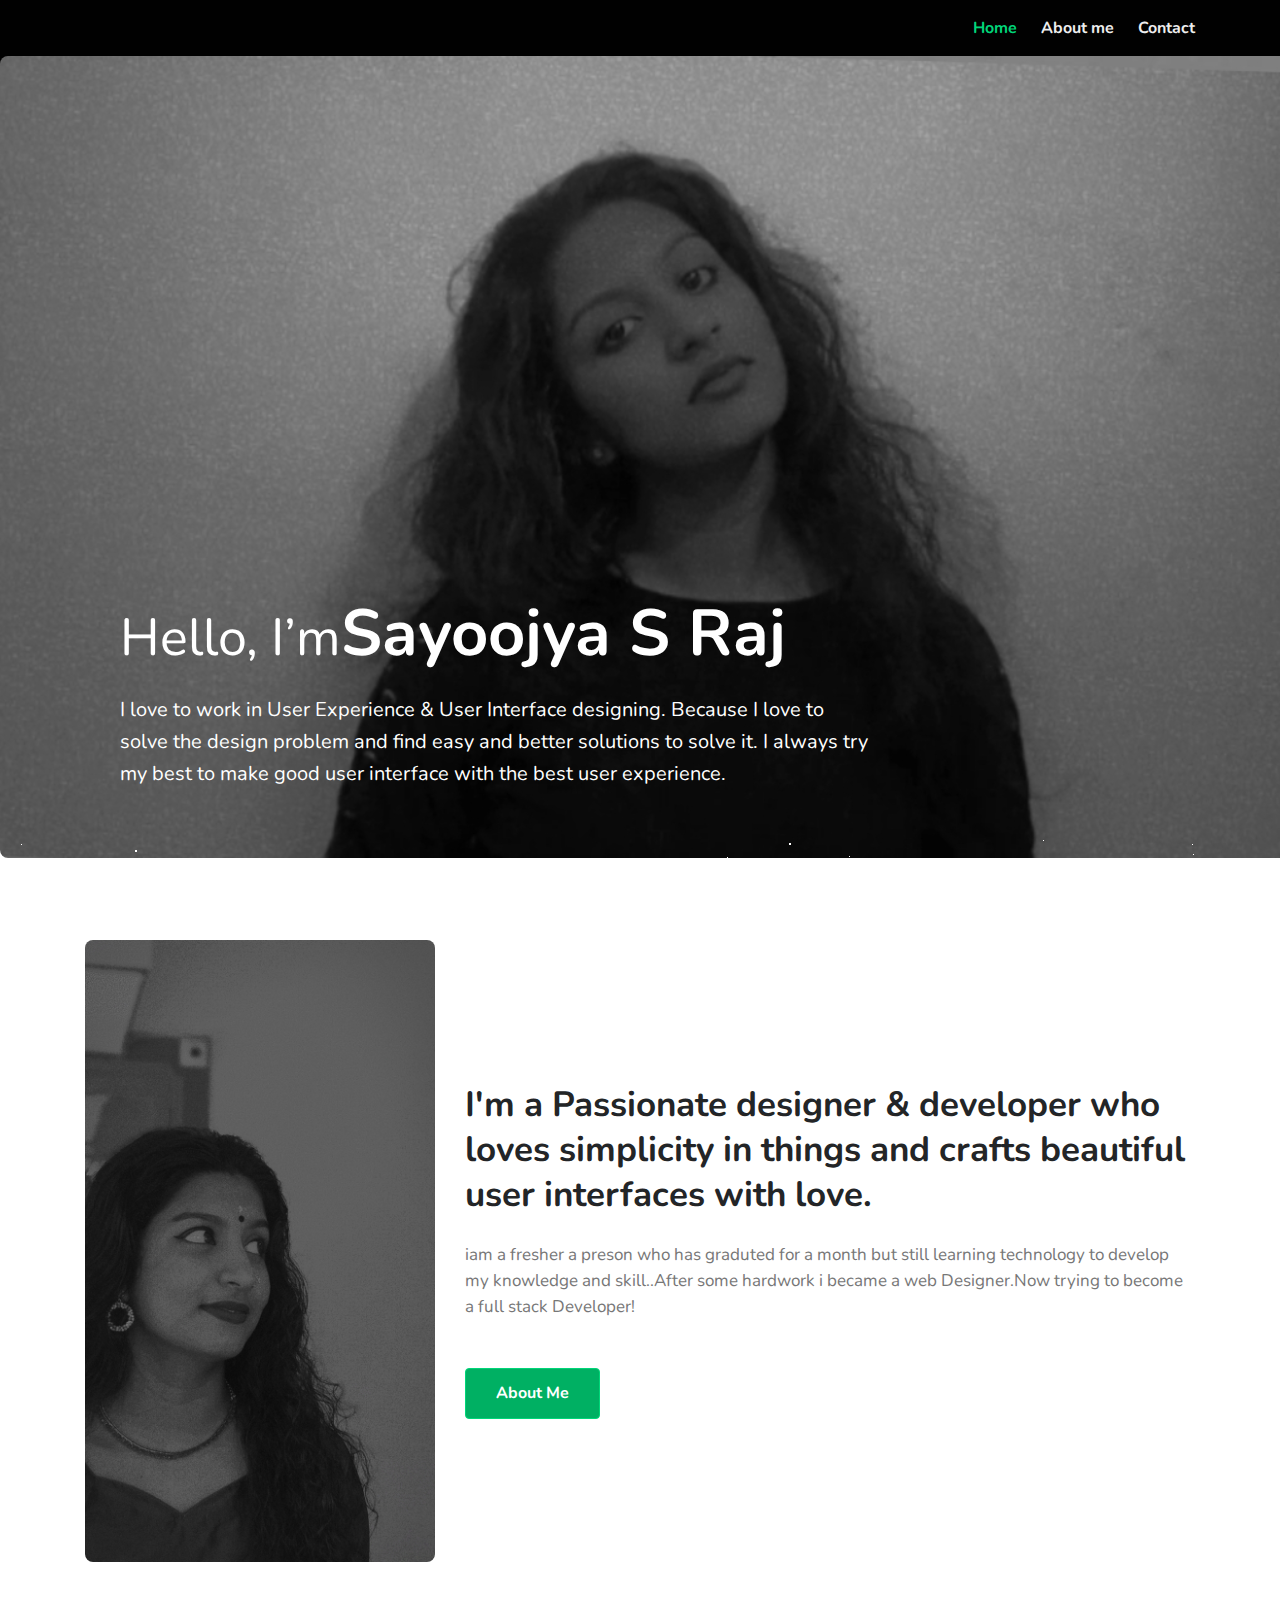
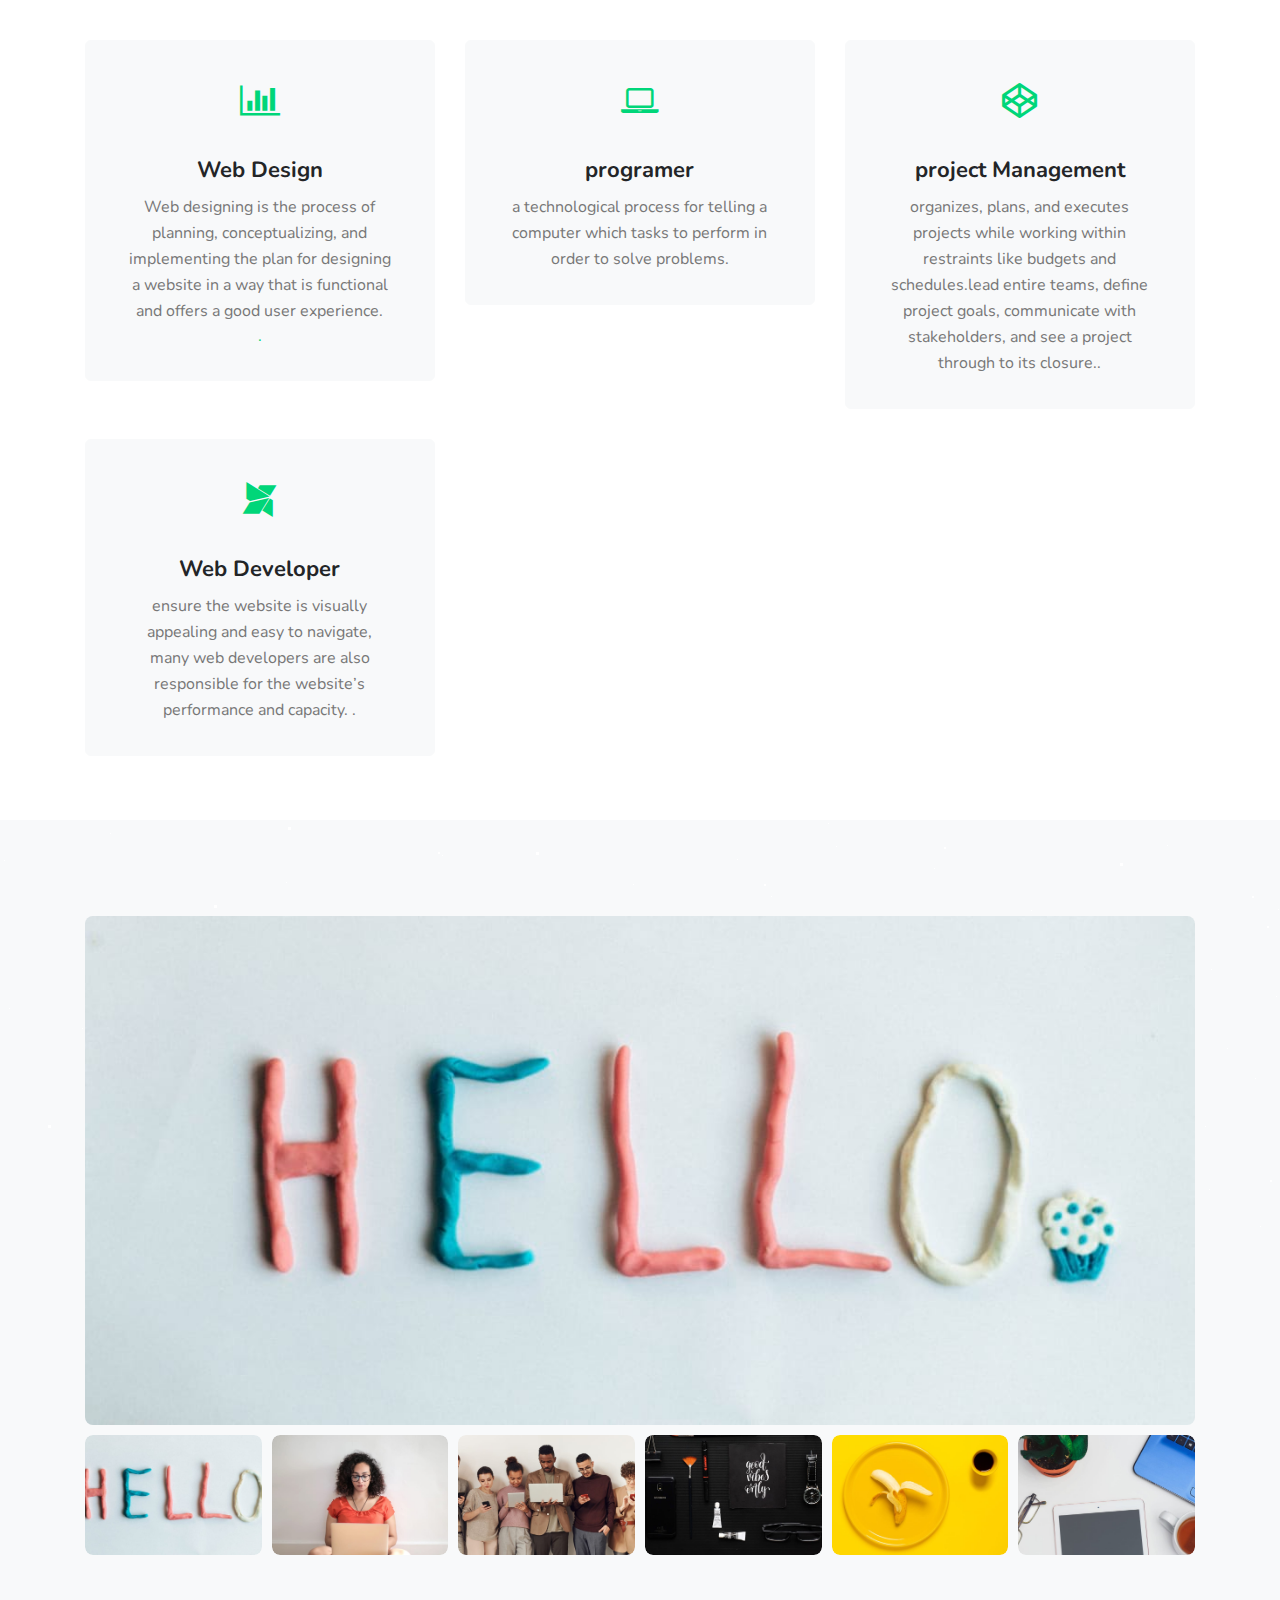
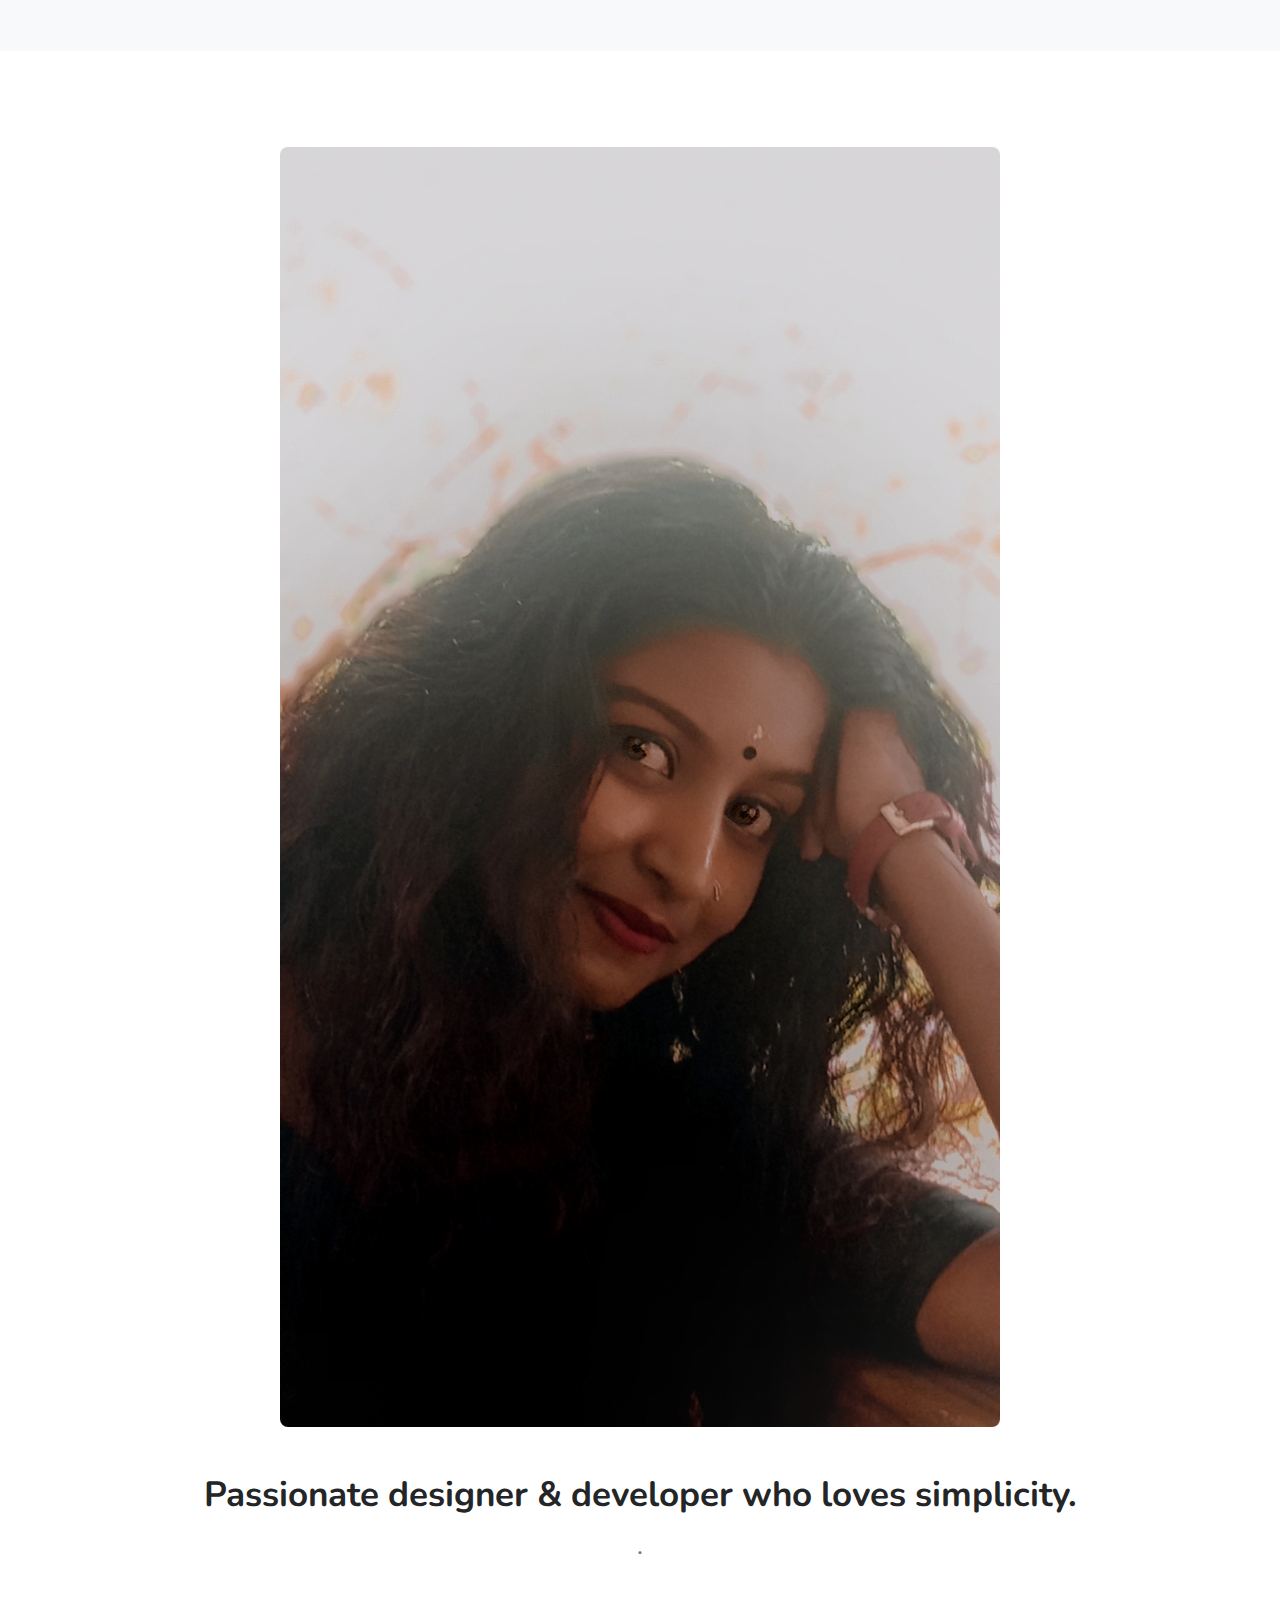
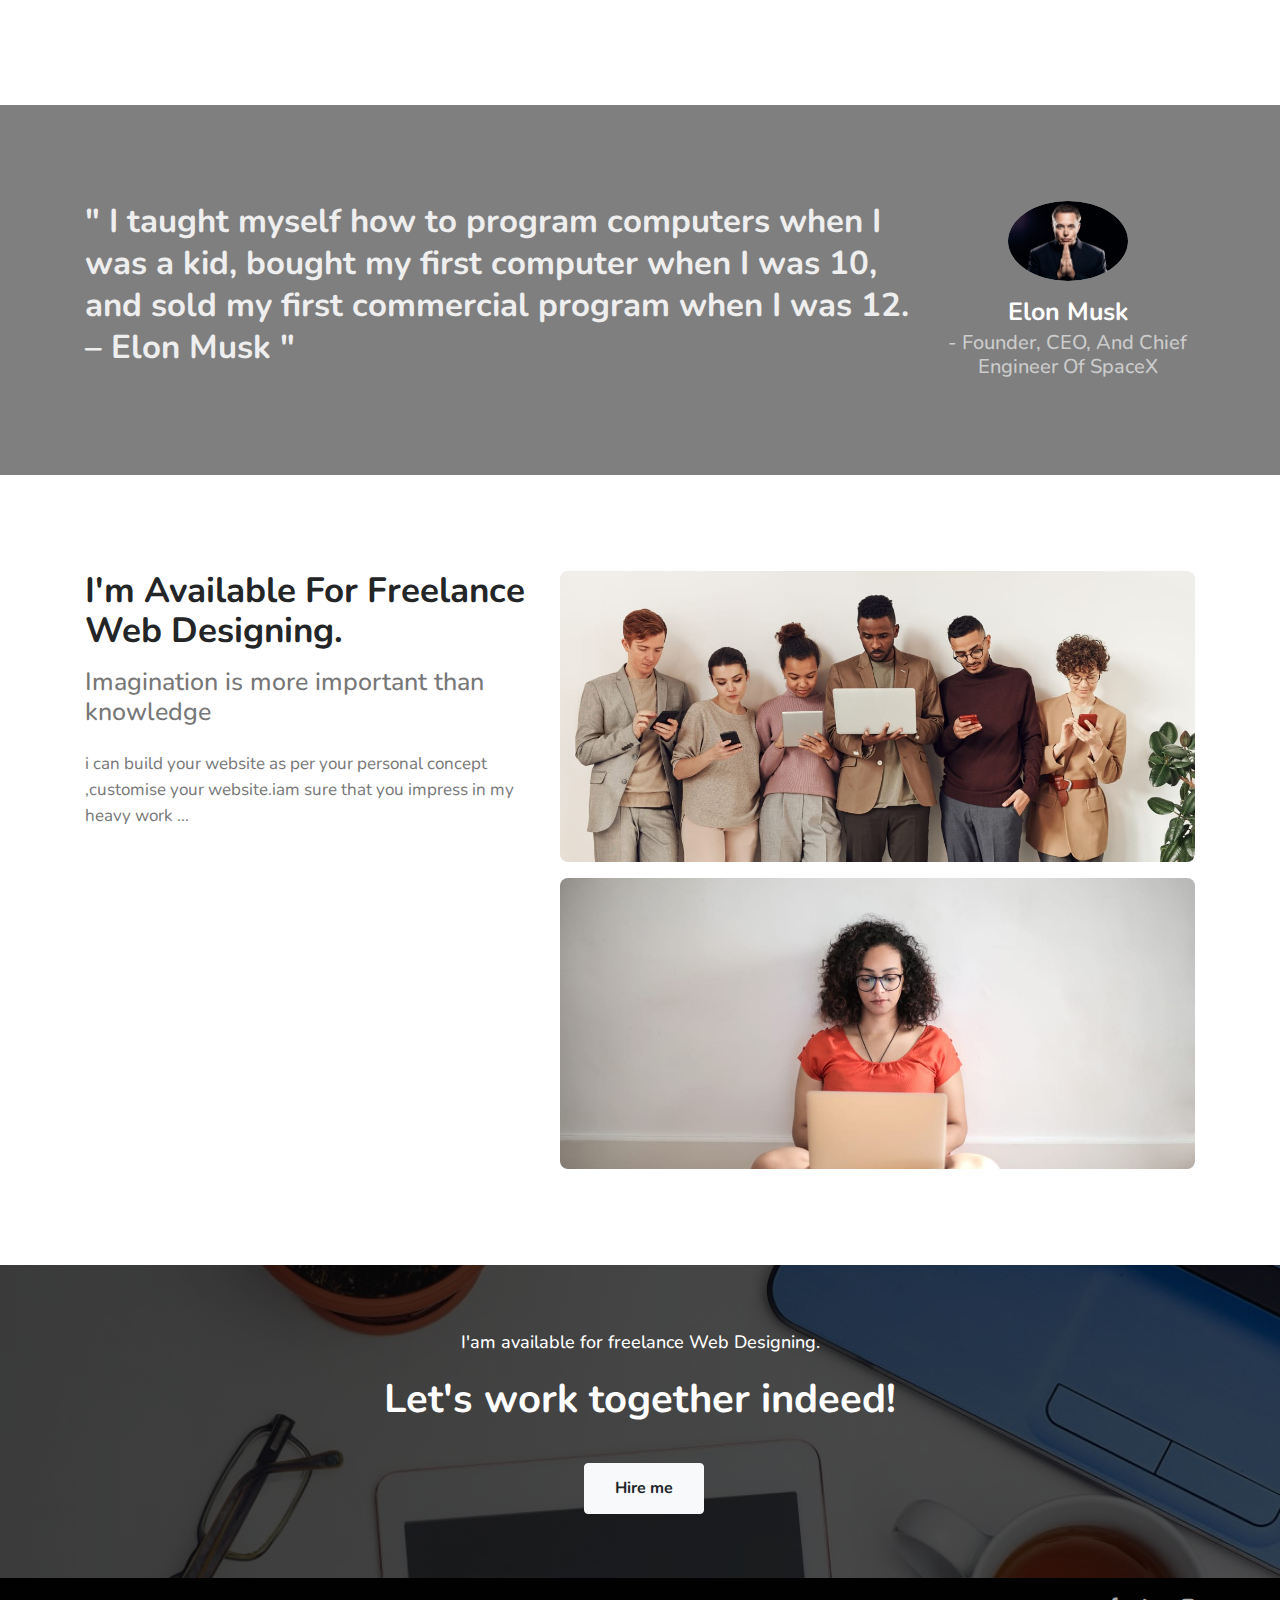
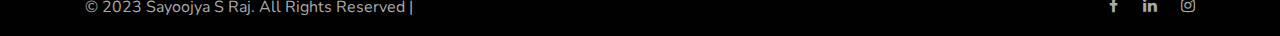
==== index.html @ 10da833e "Add files via upload" ====
<!--
Author: W3layouts
Author URL: http://w3layouts.com
-->
<!doctype html>
<html lang="en">

<head>
  <!-- Required meta tags -->
  <meta charset="utf-8">
  <meta name="viewport" content="width=device-width, initial-scale=1, shrink-to-fit=no">

  <title>Sayoojya S Raj</title>
  <link rel="icon" href="ppp\sayoojya.jpg" type="image/gif" sizes="16x16"> 
  <!-- google fonts -->
  <link href="//fonts.googleapis.com/css?family=Nunito:400,700&display=swap" rel="stylesheet">

  <!-- Template CSS -->
  <link rel="stylesheet" href="assets/css/style-starter.css">

</head>

<body>
  <!-- header -->
  <header>
    <div class="w3l-header" id="home">
      <div class="container">
        <nav class="navbar navbar-expand-lg navbar-dark pl-0 pr-0">

          <!-- if logo is image enable this   
            <a class="navbar-brand" href="#index.html">
                <img src="image-path" alt="Your logo" title="Your logo" style="height:35px;" />
            </a> -->
          <button class="navbar-toggler" type="button" data-toggle="collapse" data-target="#navbarNav"
            aria-controls="navbarNav" aria-expanded="false" aria-label="Toggle navigation">
            <span class="navbar-toggler-icon fa fa-bars"></span>
          </button>
          <div class="collapse navbar-collapse" id="navbarNav">
            <ul class="navbar-nav ml-auto">
              <li class="nav-item active mr-lg-4">
                <a class="nav-link pl-0 pr-0" href="index.html">Home <span class="sr-only">(current)</span></a>
              </li>
              <li class="nav-item mr-lg-4">
                <a class="nav-link pl-0 pr-0" href="about.html">About me</a>
              </li>

              <li class="nav-item">
                <a class="nav-link pl-0 pr-0" href="contact.html">Contact</a>
              </li>
            </ul>
          </div>
        </nav>
      </div>
    </div>
  </header>
  <!-- //header -->
  <!--  Main banner section -->
  <section class="w3l-main-banner">
    <div class="banner-view ">
      <div class="banner-info-container ">

        <img src="ppp/revutti.jpg "style="width: 1350px;">

        <div class="banner-info container "style="margin-top:-264px;">
          <h3 class="banner-text"><small>Hello, I’m</small>Sayoojya S Raj</h3>
          <p class="mt-3 mb-5"> I love to work in User Experience & User Interface designing. Because I love to solve
            the design problem and find easy and
            better solutions to solve it. I always try my best to make good user interface with the best user
            experience.</p><br>

        </div>
      </div>
    </div>


    <div id='stars'></div>
    <div id='stars2'></div>
    <div id='stars3'></div>
  </section>
  <!--  //Main banner section -->
  <!-- w3l-content-photo-5 -->
  <div class="w3l-content-photo-5 py-5" id="about">
    <div class="content-main pt-lg-5 pt-md-3 pb-0">
      <div class="container">
        <div class="row">
          <div class="col-lg-4 content-photo">
            <img src="ppp\revathy.jpg" class="img-fluid" alt="content-photo"></a>
          </div>

          <div class="col-lg-8 content-left mt-lg-0 mt-5 ">
            <h3>I'm a Passionate designer & developer who loves simplicity in things and crafts beautiful user
              interfaces with love.</h3>
            <p class="mb-0">iam a fresher a preson who has graduted for a month but still learning technology to develop
              my knowledge and skill..After some hardwork i became a web Designer.Now trying to become a full stack
              Developer!</p>
            <a href="about.html" class="btn-style btn-primary btn mt-lg-5 mt-4">About Me</a>
          </div>
        </div>
      </div>
    </div>
  </div>

  <!-- //w3l-content-photo-5 -->
  <section class="w3l-services-block-3">
    <div class="features-main pb-5 pt-0 text-center">
      <div class="container pb-lg-3">
        <div class="row features">
          <div class="col-lg-4 col-md-6 feature-grid">
            <a href="#url">
              <div class="feature-body service1">
                <div class="feature-img">
                  <span class="fa fa-bar-chart" aria-hidden="true"></span>
                </div>
                <div class="feature-info mt-4">
                  <h3 class="feature-titel mb-2">Web Design</h3>
                  <p class="feature-text">Web designing is the process of planning, conceptualizing, and implementing
                    the plan for designing a website in a way that is functional and offers a good user experience.</p>.
                  </p>
                </div>
              </div>
            </a>
          </div>
          <div class="col-lg-4 col-md-6 feature-grid">
            <a href="#url">
              <div class="feature-body service2">
                <div class="feature-img">
                  <span class="fa fa-laptop icon-fea" aria-hidden="true"></span>
                </div>
                <div class="feature-info mt-4">
                  <h3 class="feature-titel mb-2">programer</h3>
                  <p class="feature-text"> a technological process for telling a computer which tasks to perform in
                    order to solve problems.
                  </p>

                </div>
              </div>
            </a>
          </div>
          <div class="col-lg-4 col-md-6 feature-grid">
            <a href="#url">
              <div class="feature-body service3">
                <div class="feature-img">
                  <span class="fa fa-codepen" aria-hidden="true"></span>
                </div>
                <div class="feature-info mt-4">
                  <h3 class="feature-titel mb-2">project Management</h3>
                  <p class="feature-text"> organizes, plans, and executes projects while working within restraints like
                    budgets and schedules.lead entire teams, define project goals, communicate with stakeholders, and
                    see a project through to its closure..
                  </p>
                  <div class="hover">
                  </div>
                </div>
              </div>
            </a>
          </div>
          <div class="col-lg-4 col-md-6 feature-grid">
            <a href="#url">
              <div class="feature-body service4">
                <div class="feature-img">
                  <span class="fa fa-modx" aria-hidden="true"></span>
                </div>
                <div class="feature-info mt-4">
                  <h3 class="feature-titel mb-2">Web Developer</h3>
                  <p class="feature-text">ensure the website is visually appealing and easy to navigate, many web
                    developers are also responsible for the website’s performance and capacity. .
                  </p>
                </div>
              </div>
            </a>
          </div>
        </div>
        </a>
      </div>
    </div>
    </div>
    </div>
  </section>
  <!-- gallery-7 -->
  <section class="w3l-gallery-7">
    <div class="gallery-7_sur py-5">
      <div class="container py-lg-5">
        <div id="container">
          <div class="galleryContainer">
            <div class="gallery">
              <input type="radio" name="controls" id="c1" checked><img class="galleryImage img-fluid" id="i1"
                src="assets/images/g1.jpg" class="img" alt="">
              <input type="radio" name="controls" id="c2"><img class="galleryImage img-fluid" id="i2"
                src="assets/images/g2.jpg" class="img" alt="">
              <input type="radio" name="controls" id="c3"><img class="galleryImage img-fluid" id="i3"
                src="assets/images/g3.jpg" class="img" alt="">
              <input type="radio" name="controls" id="c4"><img class="galleryImage img-fluid" id="i4"
                src="assets/images/g4.jpg" class="img" alt="">
              <input type="radio" name="controls" id="c5"><img class="galleryImage img-fluid" id="i5"
                src="assets/images/g5.jpg" class="img" alt="">
              <input type="radio" name="controls" id="c6"><img class="galleryImage img-fluid" id="i6"
                src="assets/images/g6.jpg" class="img" alt="">
            </div>
            <div class="thumbnails">
              <label class="thumbnailImage" for="c1"><img src="assets/images/g1.jpg" class="img img-fluid"
                  alt=""></label>
              <label class="thumbnailImage" for="c2"><img src="assets/images/g2.jpg" class="img img-fluid"
                  alt=""></label>
              <label class="thumbnailImage" for="c3"><img src="assets/images/g3.jpg" class="img img-fluid"
                  alt=""></label>
              <label class="thumbnailImage" for="c4"><img src="assets/images/g4.jpg" class="img img-fluid"
                  alt=""></label>
              <label class="thumbnailImage" for="c5"><img src="assets/images/g5.jpg" class="img img-fluid"
                  alt=""></label>
              <label class="thumbnailImage" for="c6"><img src="assets/images/g6.jpg" class="img img-fluid"
                  alt=""></label>

            </div>
          </div>
        </div>
      </div>
    </div>
  </section>
  <!-- //gallery-7 -->
  <!-- iphone home block -->
  <section class="w3l-blog py-5 text-center">
    <div class="container py-lg-5">
      <div class="row">
        <div class="col-lg-12">
          <div class="img-block">
            <a href="#img">
              <img src="ppp\nnn.jpg" class="img-fluid" alt="image" />
            </a>
          </div>
        </div>
      </div>
      <div class="row">
        <div class="col-lg-12 p-5">
          <h3>Passionate designer & developer who loves simplicity.</h3>
          <h5 class="mt-3">.</h5>

        </div>
        <!-- <div class="col-lg-3 col-6 pl-md-3 pl-2 mt-lg-0 mt-md-5 mt-4">
                <div class="img-block">
                    <a href="#img">
                        <img src="assets/images/p2.jpg" class="img-fluid" alt="image" />
                    </a>
                </div>
            </div> -->
      </div>
    </div>
  </section>
  <!-- //iphone home block -->
  <!-- testimonial -->
  <section class="w3l-quote-main" id="client">
    <div class="quote py-5">
      <div class="container py-lg-5">
        <div class="row">
          <div class="col-lg-9">
            <h4>" I taught myself how to program computers when I was a kid, bought my first computer when I was 10, and
              sold my first commercial program when I was 12.<br>– Elon Musk "</h4>
          </div>
          <div class="col-lg-3 mt-lg-0 mt-3 text-lg-center tablet-grid">
            <img src="ppp\ElonMusk.jpg" alt="" class="img-fluid" />
            <div>
              <h6 class="mb-0 mt-lg-3">Elon Musk</h6>
              <h5 class="mt-1">- Founder, CEO, and chief engineer of SpaceX</h5>
            </div>
          </div>
        </div>
      </div>
    </div>
  </section>
  <!-- //testimonial -->

  <!-- home page blog-->
  <section class="w3l-blog py-5">
    <div class="container py-lg-5 py-md-3">
      <div class="row">
        <div class="col-lg-5">
          <h3>I'm Available For Freelance Web Designing.</h3>
          <h5 class="mt-3">Imagination is more important than knowledge </h5>
          <p class="mt-4">i can build your website as per your personal concept ,customise your website.iam sure that you impress in my heavy work ...</p>
        </div>
        <div class="col-lg-7 mt-lg-0 mt-4">
          <div class="img-block">
            <a href="single.html">
              <img src="assets/images/g3.jpg" class="img-fluid" alt="image" />

            </a>
          </div>
          <div class="img-block mt-3">
            <a href="single.html"> <img src="assets/images/g2.jpg" class="img-fluid" alt="image" />

            </a>
          </div>
        </div>
      </div>
    </div>
  </section>
  <!-- //home page blog-->
  <!-- freelance hire me -->
  <section class="w3l-grid-quote py-5">
    <div class="container py-lg-3">
      <h6>I'am available for freelance Web Designing.</h6>
      <h3>Let's work together indeed!</h3>

      <a href="contact.html" class="btn btn-style btn-light ml-2">Hire me</a>
    </div>
  </section>
  <!-- //freelance hire me -->

  <!-- Footer -->
  <footer>
    <section class="w3l-footers-1">
      <div class="footer py-3">
        <div class="container">
          <div class="footer-content">
            <div class="row">
              <div class="col-lg-8 footer-left">
                <p class="m-0">&copy; 2023 Sayoojya S Raj. All Rights Reserved | <a href="https://w3layouts.com"></a>
                </p>
              </div>
              <div class="col-lg-4 footer-right text-lg-right text-center mt-lg-0 mt-3">
                <ul class="social m-0 p-0">
                  <li><a href="#facebook"><span class="fa fa-facebook"></span></a></li>
                  <li><a href="#linkedin"><span class="fa fa-linkedin"></span></a></li>
                  <li><a href="#instagram"><span class="fa fa-instagram"></span></a></li>

                </ul>
              </div>
            </div>
          </div>
        </div>
      </div>
    </section>
  </footer>
  <!-- //Footer -->

  <!-- move top -->
  <button onclick="topFunction()" id="movetop" class="editContent" title="Go to top">
    <span class="fa fa-angle-up"></span>
  </button>
  <script>
    // When the user scrolls down 20px from the top of the document, show the button
    window.onscroll = function () {
      scrollFunction()
    };

    function scrollFunction() {
      if (document.body.scrollTop > 20 || document.documentElement.scrollTop > 20) {
        document.getElementById("movetop").style.display = "block";
      } else {
        document.getElementById("movetop").style.display = "none";
      }
    }

    // When the user clicks on the button, scroll to the top of the document
    function topFunction() {
      document.body.scrollTop = 0;
      document.documentElement.scrollTop = 0;
    }
  </script>
  <!-- /move top -->

  <!-- common jquery -->
  <script src="assets/js/jquery-3.3.1.min.js"></script>
  <!-- //common jquery -->

  <!-- disable body scroll which navbar is in active -->
  <script>
    $(function () {
      $('.navbar-toggler').click(function () {
        $('body').toggleClass('noscroll');
      })
    });
  </script>
  <!-- disable body scroll which navbar is in active -->


  <!-- for blog carousel slider -->
  <script src="assets/js/owl.carousel.js"></script>
  <script>
    $(document).ready(function () {
      var owl = $('.owl-carousel');
      owl.owlCarousel({
        stagePadding: 20,
        margin: 15,
        nav: false,
        loop: false,
        responsive: {
          0: {
            items: 1
          },
          600: {
            items: 2
          },
          1000: {
            items: 3
          }
        }
      })
    })
  </script>
  <!-- //for blog carousel slider -->


  <!-- stats number counter-->
  <script src="assets/js/jquery.waypoints.min.js"></script>
  <script src="assets/js/jquery.countup.js"></script>
  <script>
    $('.counter').countUp();
  </script>
  <!-- //stats number counter -->

  <!-- jQuery-Photo-filter-lightbox-portfolio-plugin -->
  <script src="assets/js/jquery-1.7.2.js"></script>
  <script src="assets/js/jquery.quicksand.js"></script>
  <script src="assets/js/script.js"></script>
  <script src="assets/js/jquery.prettyPhoto.js"></script>
  <!-- //jQuery-Photo-filter-lightbox-portfolio-plugin -->

  <!--  bootstrap js -->
  <script src="assets/js/bootstrap.min.js"></script>
  <!--  //bootstrap js -->

</body>

</html>
---- assets/css/style-starter.css ----
/*--
Author: W3layouts
Author URL: http://w3layouts.com
--*/@charset "UTF-8";
/*!
 * Bootstrap v4.4.1 (https://getbootstrap.com/)
 * Copyright 2011-2019 The Bootstrap Authors
 * Copyright 2011-2019 Twitter, Inc.
 * Licensed under MIT (https://github.com/twbs/bootstrap/blob/master/LICENSE)
 */
:root {
  --blue: #007bff;
  --indigo: #6610f2;
  --purple: #6f42c1;
  --pink: #e83e8c;
  --red: #dc3545;
  --orange: #fd7e14;
  --yellow: #ffc107;
  --green: #28a745;
  --teal: #20c997;
  --cyan: #17a2b8;
  --white: #fff;
  --gray: #6c757d;
  --gray-dark: #343a40;
  --primary: #00d679;
  --secondary: #010101;
  --success: #28a745;
  --info: #17a2b8;
  --warning: #ffc107;
  --danger: #dc3545;
  --light: #f8f9fa;
  --dark: #343a40;
  --breakpoint-xs: 0;
  --breakpoint-sm: 576px;
  --breakpoint-md: 768px;
  --breakpoint-lg: 992px;
  --breakpoint-xl: 1200px;
  --font-family-sans-serif: -apple-system, BlinkMacSystemFont, "Segoe UI", Roboto, "Helvetica Neue", Arial, "Noto Sans", sans-serif, "Apple Color Emoji", "Segoe UI Emoji", "Segoe UI Symbol", "Noto Color Emoji";
  --font-family-monospace: SFMono-Regular, Menlo, Monaco, Consolas, "Liberation Mono", "Courier New", monospace; }

*,
*::before,
*::after {
  box-sizing: border-box; }

html {
  font-family: sans-serif;
  line-height: 1.15;
  -webkit-text-size-adjust: 100%;
  -webkit-tap-highlight-color: rgba(0, 0, 0, 0); }

article, aside, figcaption, figure, footer, header, hgroup, main, nav, section {
  display: block; }

body {
  margin: 0;
  font-family: -apple-system, BlinkMacSystemFont, "Segoe UI", Roboto, "Helvetica Neue", Arial, "Noto Sans", sans-serif, "Apple Color Emoji", "Segoe UI Emoji", "Segoe UI Symbol", "Noto Color Emoji";
  font-size: 1rem;
  font-weight: 400;
  line-height: 1.5;
  color: #212529;
  text-align: left;
  background-color: #fff; }

[tabindex="-1"]:focus:not(:focus-visible) {
  outline: 0 !important; }

hr {
  box-sizing: content-box;
  height: 0;
  overflow: visible; }

h1, h2, h3, h4, h5, h6 {
  margin-top: 0;
  margin-bottom: 0.5rem; }

p {
  margin-top: 0;
  margin-bottom: 1rem; }

abbr[title],
abbr[data-original-title] {
  text-decoration: underline;
  -webkit-text-decoration: underline dotted;
          text-decoration: underline dotted;
  cursor: help;
  border-bottom: 0;
  -webkit-text-decoration-skip-ink: none;
          text-decoration-skip-ink: none; }

address {
  margin-bottom: 1rem;
  font-style: normal;
  line-height: inherit; }

ol,
ul,
dl {
  margin-top: 0;
  margin-bottom: 1rem; }

ol ol,
ul ul,
ol ul,
ul ol {
  margin-bottom: 0; }

dt {
  font-weight: 700; }

dd {
  margin-bottom: .5rem;
  margin-left: 0; }

blockquote {
  margin: 0 0 1rem; }

b,
strong {
  font-weight: bolder; }

small {
  font-size: 80%; }

sub,
sup {
  position: relative;
  font-size: 75%;
  line-height: 0;
  vertical-align: baseline; }

sub {
  bottom: -.25em; }

sup {
  top: -.5em; }

a {
  color: #00d679;
  text-decoration: none;
  background-color: transparent; }
  a:hover {
    color: #008a4e;
    text-decoration: underline; }

a:not([href]) {
  color: inherit;
  text-decoration: none; }
  a:not([href]):hover {
    color: inherit;
    text-decoration: none; }

pre,
code,
kbd,
samp {
  font-family: SFMono-Regular, Menlo, Monaco, Consolas, "Liberation Mono", "Courier New", monospace;
  font-size: 1em; }

pre {
  margin-top: 0;
  margin-bottom: 1rem;
  overflow: auto; }

figure {
  margin: 0 0 1rem; }

img {
  vertical-align: middle;
  border-style: none; }

svg {
  overflow: hidden;
  vertical-align: middle; }

table {
  border-collapse: collapse; }

caption {
  padding-top: 0.75rem;
  padding-bottom: 0.75rem;
  color: #6c757d;
  text-align: left;
  caption-side: bottom; }

th {
  text-align: inherit; }

label {
  display: inline-block;
  margin-bottom: 0.5rem; }

button {
  border-radius: 0; }

button:focus {
  outline: 1px dotted;
  outline: 5px auto -webkit-focus-ring-color; }

input,
button,
select,
optgroup,
textarea {
  margin: 0;
  font-family: inherit;
  font-size: inherit;
  line-height: inherit; }

button,
input {
  overflow: visible; }

button,
select {
  text-transform: none; }

select {
  word-wrap: normal; }

button,
[type="button"],
[type="reset"],
[type="submit"] {
  -webkit-appearance: button; }

button:not(:disabled),
[type="button"]:not(:disabled),
[type="reset"]:not(:disabled),
[type="submit"]:not(:disabled) {
  cursor: pointer; }

button::-moz-focus-inner,
[type="button"]::-moz-focus-inner,
[type="reset"]::-moz-focus-inner,
[type="submit"]::-moz-focus-inner {
  padding: 0;
  border-style: none; }

input[type="radio"],
input[type="checkbox"] {
  box-sizing: border-box;
  padding: 0; }

input[type="date"],
input[type="time"],
input[type="datetime-local"],
input[type="month"] {
  -webkit-appearance: listbox; }

textarea {
  overflow: auto;
  resize: vertical; }

fieldset {
  min-width: 0;
  padding: 0;
  margin: 0;
  border: 0; }

legend {
  display: block;
  width: 100%;
  max-width: 100%;
  padding: 0;
  margin-bottom: .5rem;
  font-size: 1.5rem;
  line-height: inherit;
  color: inherit;
  white-space: normal; }
  @media (max-width: 1200px) {
    legend {
      font-size: calc(1.275rem + 0.3vw) ; } }

progress {
  vertical-align: baseline; }

[type="number"]::-webkit-inner-spin-button,
[type="number"]::-webkit-outer-spin-button {
  height: auto; }

[type="search"] {
  outline-offset: -2px;
  -webkit-appearance: none; }

[type="search"]::-webkit-search-decoration {
  -webkit-appearance: none; }

::-webkit-file-upload-button {
  font: inherit;
  -webkit-appearance: button; }

output {
  display: inline-block; }

summary {
  display: list-item;
  cursor: pointer; }

template {
  display: none; }

[hidden] {
  display: none !important; }

h1, h2, h3, h4, h5, h6,
.h1, .h2, .h3, .h4, .h5, .h6 {
  margin-bottom: 0.5rem;
  font-weight: 500;
  line-height: 1.2; }

h1, .h1 {
  font-size: 2.5rem; }
  @media (max-width: 1200px) {
    h1, .h1 {
      font-size: calc(1.375rem + 1.5vw) ; } }

h2, .h2 {
  font-size: 2rem; }
  @media (max-width: 1200px) {
    h2, .h2 {
      font-size: calc(1.325rem + 0.9vw) ; } }

h3, .h3 {
  font-size: 1.75rem; }
  @media (max-width: 1200px) {
    h3, .h3 {
      font-size: calc(1.3rem + 0.6vw) ; } }

h4, .h4 {
  font-size: 1.5rem; }
  @media (max-width: 1200px) {
    h4, .h4 {
      font-size: calc(1.275rem + 0.3vw) ; } }

h5, .h5 {
  font-size: 1.25rem; }

h6, .h6 {
  font-size: 1rem; }

.lead {
  font-size: 1.25rem;
  font-weight: 300; }

.display-1 {
  font-size: 6rem;
  font-weight: 300;
  line-height: 1.2; }
  @media (max-width: 1200px) {
    .display-1 {
      font-size: calc(1.725rem + 5.7vw) ; } }

.display-2 {
  font-size: 5.5rem;
  font-weight: 300;
  line-height: 1.2; }
  @media (max-width: 1200px) {
    .display-2 {
      font-size: calc(1.675rem + 5.1vw) ; } }

.display-3 {
  font-size: 4.5rem;
  font-weight: 300;
  line-height: 1.2; }
  @media (max-width: 1200px) {
    .display-3 {
      font-size: calc(1.575rem + 3.9vw) ; } }

.display-4 {
  font-size: 3.5rem;
  font-weight: 300;
  line-height: 1.2; }
  @media (max-width: 1200px) {
    .display-4 {
      font-size: calc(1.475rem + 2.7vw) ; } }

hr {
  margin-top: 1rem;
  margin-bottom: 1rem;
  border: 0;
  border-top: 1px solid rgba(0, 0, 0, 0.1); }

small,
.small {
  font-size: 80%;
  font-weight: 400; }

mark,
.mark {
  padding: 0.2em;
  background-color: #fcf8e3; }

.list-unstyled {
  padding-left: 0;
  list-style: none; }

.list-inline {
  padding-left: 0;
  list-style: none; }

.list-inline-item {
  display: inline-block; }
  .list-inline-item:not(:last-child) {
    margin-right: 0.5rem; }

.initialism {
  font-size: 90%;
  text-transform: uppercase; }

.blockquote {
  margin-bottom: 1rem;
  font-size: 1.25rem; }

.blockquote-footer {
  display: block;
  font-size: 80%;
  color: #6c757d; }
  .blockquote-footer::before {
    content: "\2014\00A0"; }

.img-fluid {
  max-width: 100%;
  height: auto; }

.img-thumbnail {
  padding: 0.25rem;
  background-color: #fff;
  border: 1px solid #dee2e6;
  border-radius: 0.25rem;
  max-width: 100%;
  height: auto; }

.figure {
  display: inline-block; }

.figure-img {
  margin-bottom: 0.5rem;
  line-height: 1; }

.figure-caption {
  font-size: 90%;
  color: #6c757d; }

code {
  font-size: 87.5%;
  color: #e83e8c;
  word-wrap: break-word; }
  a > code {
    color: inherit; }

kbd {
  padding: 0.2rem 0.4rem;
  font-size: 87.5%;
  color: #fff;
  background-color: #212529;
  border-radius: 0.2rem; }
  kbd kbd {
    padding: 0;
    font-size: 100%;
    font-weight: 700; }

pre {
  display: block;
  font-size: 87.5%;
  color: #212529; }
  pre code {
    font-size: inherit;
    color: inherit;
    word-break: normal; }

.pre-scrollable {
  max-height: 340px;
  overflow-y: scroll; }

.container {
  width: 100%;
  padding-right: 15px;
  padding-left: 15px;
  margin-right: auto;
  margin-left: auto; }
  @media (min-width: 576px) {
    .container {
      max-width: 540px; } }
  @media (min-width: 768px) {
    .container {
      max-width: 720px; } }
  @media (min-width: 992px) {
    .container {
      max-width: 960px; } }
  @media (min-width: 1200px) {
    .container {
      max-width: 1140px; } }

.container-fluid, .container-sm, .container-md, .container-lg, .container-xl {
  width: 100%;
  padding-right: 15px;
  padding-left: 15px;
  margin-right: auto;
  margin-left: auto; }

@media (min-width: 576px) {
  .container, .container-sm {
    max-width: 540px; } }

@media (min-width: 768px) {
  .container, .container-sm, .container-md {
    max-width: 720px; } }

@media (min-width: 992px) {
  .container, .container-sm, .container-md, .container-lg {
    max-width: 960px; } }

@media (min-width: 1200px) {
  .container, .container-sm, .container-md, .container-lg, .container-xl {
    max-width: 1140px; } }

.row {
  display: flex;
  flex-wrap: wrap;
  margin-right: -15px;
  margin-left: -15px; }

.no-gutters {
  margin-right: 0;
  margin-left: 0; }
  .no-gutters > .col,
  .no-gutters > [class*="col-"] {
    padding-right: 0;
    padding-left: 0; }

.col-1, .col-2, .col-3, .col-4, .col-5, .col-6, .col-7, .col-8, .col-9, .col-10, .col-11, .col-12, .col,
.col-auto, .col-sm-1, .col-sm-2, .col-sm-3, .col-sm-4, .col-sm-5, .col-sm-6, .col-sm-7, .col-sm-8, .col-sm-9, .col-sm-10, .col-sm-11, .col-sm-12, .col-sm,
.col-sm-auto, .col-md-1, .col-md-2, .col-md-3, .col-md-4, .col-md-5, .col-md-6, .col-md-7, .col-md-8, .col-md-9, .col-md-10, .col-md-11, .col-md-12, .col-md,
.col-md-auto, .col-lg-1, .col-lg-2, .col-lg-3, .col-lg-4, .col-lg-5, .col-lg-6, .col-lg-7, .col-lg-8, .col-lg-9, .col-lg-10, .col-lg-11, .col-lg-12, .col-lg,
.col-lg-auto, .col-xl-1, .col-xl-2, .col-xl-3, .col-xl-4, .col-xl-5, .col-xl-6, .col-xl-7, .col-xl-8, .col-xl-9, .col-xl-10, .col-xl-11, .col-xl-12, .col-xl,
.col-xl-auto {
  position: relative;
  width: 100%;
  padding-right: 15px;
  padding-left: 15px; }

.col {
  flex-basis: 0;
  flex-grow: 1;
  max-width: 100%; }

.row-cols-1 > * {
  flex: 0 0 100%;
  max-width: 100%; }

.row-cols-2 > * {
  flex: 0 0 50%;
  max-width: 50%; }

.row-cols-3 > * {
  flex: 0 0 33.33333%;
  max-width: 33.33333%; }

.row-cols-4 > * {
  flex: 0 0 25%;
  max-width: 25%; }

.row-cols-5 > * {
  flex: 0 0 20%;
  max-width: 20%; }

.row-cols-6 > * {
  flex: 0 0 16.66667%;
  max-width: 16.66667%; }

.col-auto {
  flex: 0 0 auto;
  width: auto;
  max-width: 100%; }

.col-1 {
  flex: 0 0 8.33333%;
  max-width: 8.33333%; }

.col-2 {
  flex: 0 0 16.66667%;
  max-width: 16.66667%; }

.col-3 {
  flex: 0 0 25%;
  max-width: 25%; }

.col-4 {
  flex: 0 0 33.33333%;
  max-width: 33.33333%; }

.col-5 {
  flex: 0 0 41.66667%;
  max-width: 41.66667%; }

.col-6 {
  flex: 0 0 50%;
  max-width: 50%; }

.col-7 {
  flex: 0 0 58.33333%;
  max-width: 58.33333%; }

.col-8 {
  flex: 0 0 66.66667%;
  max-width: 66.66667%; }

.col-9 {
  flex: 0 0 75%;
  max-width: 75%; }

.col-10 {
  flex: 0 0 83.33333%;
  max-width: 83.33333%; }

.col-11 {
  flex: 0 0 91.66667%;
  max-width: 91.66667%; }

.col-12 {
  flex: 0 0 100%;
  max-width: 100%; }

.order-first {
  order: -1; }

.order-last {
  order: 13; }

.order-0 {
  order: 0; }

.order-1 {
  order: 1; }

.order-2 {
  order: 2; }

.order-3 {
  order: 3; }

.order-4 {
  order: 4; }

.order-5 {
  order: 5; }

.order-6 {
  order: 6; }

.order-7 {
  order: 7; }

.order-8 {
  order: 8; }

.order-9 {
  order: 9; }

.order-10 {
  order: 10; }

.order-11 {
  order: 11; }

.order-12 {
  order: 12; }

.offset-1 {
  margin-left: 8.33333%; }

.offset-2 {
  margin-left: 16.66667%; }

.offset-3 {
  margin-left: 25%; }

.offset-4 {
  margin-left: 33.33333%; }

.offset-5 {
  margin-left: 41.66667%; }

.offset-6 {
  margin-left: 50%; }

.offset-7 {
  margin-left: 58.33333%; }

.offset-8 {
  margin-left: 66.66667%; }

.offset-9 {
  margin-left: 75%; }

.offset-10 {
  margin-left: 83.33333%; }

.offset-11 {
  margin-left: 91.66667%; }

@media (min-width: 576px) {
  .col-sm {
    flex-basis: 0;
    flex-grow: 1;
    max-width: 100%; }
  .row-cols-sm-1 > * {
    flex: 0 0 100%;
    max-width: 100%; }
  .row-cols-sm-2 > * {
    flex: 0 0 50%;
    max-width: 50%; }
  .row-cols-sm-3 > * {
    flex: 0 0 33.33333%;
    max-width: 33.33333%; }
  .row-cols-sm-4 > * {
    flex: 0 0 25%;
    max-width: 25%; }
  .row-cols-sm-5 > * {
    flex: 0 0 20%;
    max-width: 20%; }
  .row-cols-sm-6 > * {
    flex: 0 0 16.66667%;
    max-width: 16.66667%; }
  .col-sm-auto {
    flex: 0 0 auto;
    width: auto;
    max-width: 100%; }
  .col-sm-1 {
    flex: 0 0 8.33333%;
    max-width: 8.33333%; }
  .col-sm-2 {
    flex: 0 0 16.66667%;
    max-width: 16.66667%; }
  .col-sm-3 {
    flex: 0 0 25%;
    max-width: 25%; }
  .col-sm-4 {
    flex: 0 0 33.33333%;
    max-width: 33.33333%; }
  .col-sm-5 {
    flex: 0 0 41.66667%;
    max-width: 41.66667%; }
  .col-sm-6 {
    flex: 0 0 50%;
    max-width: 50%; }
  .col-sm-7 {
    flex: 0 0 58.33333%;
    max-width: 58.33333%; }
  .col-sm-8 {
    flex: 0 0 66.66667%;
    max-width: 66.66667%; }
  .col-sm-9 {
    flex: 0 0 75%;
    max-width: 75%; }
  .col-sm-10 {
    flex: 0 0 83.33333%;
    max-width: 83.33333%; }
  .col-sm-11 {
    flex: 0 0 91.66667%;
    max-width: 91.66667%; }
  .col-sm-12 {
    flex: 0 0 100%;
    max-width: 100%; }
  .order-sm-first {
    order: -1; }
  .order-sm-last {
    order: 13; }
  .order-sm-0 {
    order: 0; }
  .order-sm-1 {
    order: 1; }
  .order-sm-2 {
    order: 2; }
  .order-sm-3 {
    order: 3; }
  .order-sm-4 {
    order: 4; }
  .order-sm-5 {
    order: 5; }
  .order-sm-6 {
    order: 6; }
  .order-sm-7 {
    order: 7; }
  .order-sm-8 {
    order: 8; }
  .order-sm-9 {
    order: 9; }
  .order-sm-10 {
    order: 10; }
  .order-sm-11 {
    order: 11; }
  .order-sm-12 {
    order: 12; }
  .offset-sm-0 {
    margin-left: 0; }
  .offset-sm-1 {
    margin-left: 8.33333%; }
  .offset-sm-2 {
    margin-left: 16.66667%; }
  .offset-sm-3 {
    margin-left: 25%; }
  .offset-sm-4 {
    margin-left: 33.33333%; }
  .offset-sm-5 {
    margin-left: 41.66667%; }
  .offset-sm-6 {
    margin-left: 50%; }
  .offset-sm-7 {
    margin-left: 58.33333%; }
  .offset-sm-8 {
    margin-left: 66.66667%; }
  .offset-sm-9 {
    margin-left: 75%; }
  .offset-sm-10 {
    margin-left: 83.33333%; }
  .offset-sm-11 {
    margin-left: 91.66667%; } }

@media (min-width: 768px) {
  .col-md {
    flex-basis: 0;
    flex-grow: 1;
    max-width: 100%; }
  .row-cols-md-1 > * {
    flex: 0 0 100%;
    max-width: 100%; }
  .row-cols-md-2 > * {
    flex: 0 0 50%;
    max-width: 50%; }
  .row-cols-md-3 > * {
    flex: 0 0 33.33333%;
    max-width: 33.33333%; }
  .row-cols-md-4 > * {
    flex: 0 0 25%;
    max-width: 25%; }
  .row-cols-md-5 > * {
    flex: 0 0 20%;
    max-width: 20%; }
  .row-cols-md-6 > * {
    flex: 0 0 16.66667%;
    max-width: 16.66667%; }
  .col-md-auto {
    flex: 0 0 auto;
    width: auto;
    max-width: 100%; }
  .col-md-1 {
    flex: 0 0 8.33333%;
    max-width: 8.33333%; }
  .col-md-2 {
    flex: 0 0 16.66667%;
    max-width: 16.66667%; }
  .col-md-3 {
    flex: 0 0 25%;
    max-width: 25%; }
  .col-md-4 {
    flex: 0 0 33.33333%;
    max-width: 33.33333%; }
  .col-md-5 {
    flex: 0 0 41.66667%;
    max-width: 41.66667%; }
  .col-md-6 {
    flex: 0 0 50%;
    max-width: 50%; }
  .col-md-7 {
    flex: 0 0 58.33333%;
    max-width: 58.33333%; }
  .col-md-8 {
    flex: 0 0 66.66667%;
    max-width: 66.66667%; }
  .col-md-9 {
    flex: 0 0 75%;
    max-width: 75%; }
  .col-md-10 {
    flex: 0 0 83.33333%;
    max-width: 83.33333%; }
  .col-md-11 {
    flex: 0 0 91.66667%;
    max-width: 91.66667%; }
  .col-md-12 {
    flex: 0 0 100%;
    max-width: 100%; }
  .order-md-first {
    order: -1; }
  .order-md-last {
    order: 13; }
  .order-md-0 {
    order: 0; }
  .order-md-1 {
    order: 1; }
  .order-md-2 {
    order: 2; }
  .order-md-3 {
    order: 3; }
  .order-md-4 {
    order: 4; }
  .order-md-5 {
    order: 5; }
  .order-md-6 {
    order: 6; }
  .order-md-7 {
    order: 7; }
  .order-md-8 {
    order: 8; }
  .order-md-9 {
    order: 9; }
  .order-md-10 {
    order: 10; }
  .order-md-11 {
    order: 11; }
  .order-md-12 {
    order: 12; }
  .offset-md-0 {
    margin-left: 0; }
  .offset-md-1 {
    margin-left: 8.33333%; }
  .offset-md-2 {
    margin-left: 16.66667%; }
  .offset-md-3 {
    margin-left: 25%; }
  .offset-md-4 {
    margin-left: 33.33333%; }
  .offset-md-5 {
    margin-left: 41.66667%; }
  .offset-md-6 {
    margin-left: 50%; }
  .offset-md-7 {
    margin-left: 58.33333%; }
  .offset-md-8 {
    margin-left: 66.66667%; }
  .offset-md-9 {
    margin-left: 75%; }
  .offset-md-10 {
    margin-left: 83.33333%; }
  .offset-md-11 {
    margin-left: 91.66667%; } }

@media (min-width: 992px) {
  .col-lg {
    flex-basis: 0;
    flex-grow: 1;
    max-width: 100%; }
  .row-cols-lg-1 > * {
    flex: 0 0 100%;
    max-width: 100%; }
  .row-cols-lg-2 > * {
    flex: 0 0 50%;
    max-width: 50%; }
  .row-cols-lg-3 > * {
    flex: 0 0 33.33333%;
    max-width: 33.33333%; }
  .row-cols-lg-4 > * {
    flex: 0 0 25%;
    max-width: 25%; }
  .row-cols-lg-5 > * {
    flex: 0 0 20%;
    max-width: 20%; }
  .row-cols-lg-6 > * {
    flex: 0 0 16.66667%;
    max-width: 16.66667%; }
  .col-lg-auto {
    flex: 0 0 auto;
    width: auto;
    max-width: 100%; }
  .col-lg-1 {
    flex: 0 0 8.33333%;
    max-width: 8.33333%; }
  .col-lg-2 {
    flex: 0 0 16.66667%;
    max-width: 16.66667%; }
  .col-lg-3 {
    flex: 0 0 25%;
    max-width: 25%; }
  .col-lg-4 {
    flex: 0 0 33.33333%;
    max-width: 33.33333%; }
  .col-lg-5 {
    flex: 0 0 41.66667%;
    max-width: 41.66667%; }
  .col-lg-6 {
    flex: 0 0 50%;
    max-width: 50%; }
  .col-lg-7 {
    flex: 0 0 58.33333%;
    max-width: 58.33333%; }
  .col-lg-8 {
    flex: 0 0 66.66667%;
    max-width: 66.66667%; }
  .col-lg-9 {
    flex: 0 0 75%;
    max-width: 75%; }
  .col-lg-10 {
    flex: 0 0 83.33333%;
    max-width: 83.33333%; }
  .col-lg-11 {
    flex: 0 0 91.66667%;
    max-width: 91.66667%; }
  .col-lg-12 {
    flex: 0 0 100%;
    max-width: 100%; }
  .order-lg-first {
    order: -1; }
  .order-lg-last {
    order: 13; }
  .order-lg-0 {
    order: 0; }
  .order-lg-1 {
    order: 1; }
  .order-lg-2 {
    order: 2; }
  .order-lg-3 {
    order: 3; }
  .order-lg-4 {
    order: 4; }
  .order-lg-5 {
    order: 5; }
  .order-lg-6 {
    order: 6; }
  .order-lg-7 {
    order: 7; }
  .order-lg-8 {
    order: 8; }
  .order-lg-9 {
    order: 9; }
  .order-lg-10 {
    order: 10; }
  .order-lg-11 {
    order: 11; }
  .order-lg-12 {
    order: 12; }
  .offset-lg-0 {
    margin-left: 0; }
  .offset-lg-1 {
    margin-left: 8.33333%; }
  .offset-lg-2 {
    margin-left: 16.66667%; }
  .offset-lg-3 {
    margin-left: 25%; }
  .offset-lg-4 {
    margin-left: 33.33333%; }
  .offset-lg-5 {
    margin-left: 41.66667%; }
  .offset-lg-6 {
    margin-left: 50%; }
  .offset-lg-7 {
    margin-left: 58.33333%; }
  .offset-lg-8 {
    margin-left: 66.66667%; }
  .offset-lg-9 {
    margin-left: 75%; }
  .offset-lg-10 {
    margin-left: 83.33333%; }
  .offset-lg-11 {
    margin-left: 91.66667%; } }

@media (min-width: 1200px) {
  .col-xl {
    flex-basis: 0;
    flex-grow: 1;
    max-width: 100%; }
  .row-cols-xl-1 > * {
    flex: 0 0 100%;
    max-width: 100%; }
  .row-cols-xl-2 > * {
    flex: 0 0 50%;
    max-width: 50%; }
  .row-cols-xl-3 > * {
    flex: 0 0 33.33333%;
    max-width: 33.33333%; }
  .row-cols-xl-4 > * {
    flex: 0 0 25%;
    max-width: 25%; }
  .row-cols-xl-5 > * {
    flex: 0 0 20%;
    max-width: 20%; }
  .row-cols-xl-6 > * {
    flex: 0 0 16.66667%;
    max-width: 16.66667%; }
  .col-xl-auto {
    flex: 0 0 auto;
    width: auto;
    max-width: 100%; }
  .col-xl-1 {
    flex: 0 0 8.33333%;
    max-width: 8.33333%; }
  .col-xl-2 {
    flex: 0 0 16.66667%;
    max-width: 16.66667%; }
  .col-xl-3 {
    flex: 0 0 25%;
    max-width: 25%; }
  .col-xl-4 {
    flex: 0 0 33.33333%;
    max-width: 33.33333%; }
  .col-xl-5 {
    flex: 0 0 41.66667%;
    max-width: 41.66667%; }
  .col-xl-6 {
    flex: 0 0 50%;
    max-width: 50%; }
  .col-xl-7 {
    flex: 0 0 58.33333%;
    max-width: 58.33333%; }
  .col-xl-8 {
    flex: 0 0 66.66667%;
    max-width: 66.66667%; }
  .col-xl-9 {
    flex: 0 0 75%;
    max-width: 75%; }
  .col-xl-10 {
    flex: 0 0 83.33333%;
    max-width: 83.33333%; }
  .col-xl-11 {
    flex: 0 0 91.66667%;
    max-width: 91.66667%; }
  .col-xl-12 {
    flex: 0 0 100%;
    max-width: 100%; }
  .order-xl-first {
    order: -1; }
  .order-xl-last {
    order: 13; }
  .order-xl-0 {
    order: 0; }
  .order-xl-1 {
    order: 1; }
  .order-xl-2 {
    order: 2; }
  .order-xl-3 {
    order: 3; }
  .order-xl-4 {
    order: 4; }
  .order-xl-5 {
    order: 5; }
  .order-xl-6 {
    order: 6; }
  .order-xl-7 {
    order: 7; }
  .order-xl-8 {
    order: 8; }
  .order-xl-9 {
    order: 9; }
  .order-xl-10 {
    order: 10; }
  .order-xl-11 {
    order: 11; }
  .order-xl-12 {
    order: 12; }
  .offset-xl-0 {
    margin-left: 0; }
  .offset-xl-1 {
    margin-left: 8.33333%; }
  .offset-xl-2 {
    margin-left: 16.66667%; }
  .offset-xl-3 {
    margin-left: 25%; }
  .offset-xl-4 {
    margin-left: 33.33333%; }
  .offset-xl-5 {
    margin-left: 41.66667%; }
  .offset-xl-6 {
    margin-left: 50%; }
  .offset-xl-7 {
    margin-left: 58.33333%; }
  .offset-xl-8 {
    margin-left: 66.66667%; }
  .offset-xl-9 {
    margin-left: 75%; }
  .offset-xl-10 {
    margin-left: 83.33333%; }
  .offset-xl-11 {
    margin-left: 91.66667%; } }

.table {
  width: 100%;
  margin-bottom: 1rem;
  color: #212529; }
  .table th,
  .table td {
    padding: 0.75rem;
    vertical-align: top;
    border-top: 1px solid #dee2e6; }
  .table thead th {
    vertical-align: bottom;
    border-bottom: 2px solid #dee2e6; }
  .table tbody + tbody {
    border-top: 2px solid #dee2e6; }

.table-sm th,
.table-sm td {
  padding: 0.3rem; }

.table-bordered {
  border: 1px solid #dee2e6; }
  .table-bordered th,
  .table-bordered td {
    border: 1px solid #dee2e6; }
  .table-bordered thead th,
  .table-bordered thead td {
    border-bottom-width: 2px; }

.table-borderless th,
.table-borderless td,
.table-borderless thead th,
.table-borderless tbody + tbody {
  border: 0; }

.table-striped tbody tr:nth-of-type(odd) {
  background-color: rgba(0, 0, 0, 0.05); }

.table-hover tbody tr:hover {
  color: #212529;
  background-color: rgba(0, 0, 0, 0.075); }

.table-primary,
.table-primary > th,
.table-primary > td {
  background-color: #b8f4d9; }

.table-primary th,
.table-primary td,
.table-primary thead th,
.table-primary tbody + tbody {
  border-color: #7aeab9; }

.table-hover .table-primary:hover {
  background-color: #a2f1cd; }
  .table-hover .table-primary:hover > td,
  .table-hover .table-primary:hover > th {
    background-color: #a2f1cd; }

.table-secondary,
.table-secondary > th,
.table-secondary > td {
  background-color: #b8b8b8; }

.table-secondary th,
.table-secondary td,
.table-secondary thead th,
.table-secondary tbody + tbody {
  border-color: #7b7b7b; }

.table-hover .table-secondary:hover {
  background-color: #ababab; }
  .table-hover .table-secondary:hover > td,
  .table-hover .table-secondary:hover > th {
    background-color: #ababab; }

.table-success,
.table-success > th,
.table-success > td {
  background-color: #c3e6cb; }

.table-success th,
.table-success td,
.table-success thead th,
.table-success tbody + tbody {
  border-color: #8fd19e; }

.table-hover .table-success:hover {
  background-color: #b1dfbb; }
  .table-hover .table-success:hover > td,
  .table-hover .table-success:hover > th {
    background-color: #b1dfbb; }

.table-info,
.table-info > th,
.table-info > td {
  background-color: #bee5eb; }

.table-info th,
.table-info td,
.table-info thead th,
.table-info tbody + tbody {
  border-color: #86cfda; }

.table-hover .table-info:hover {
  background-color: #abdde5; }
  .table-hover .table-info:hover > td,
  .table-hover .table-info:hover > th {
    background-color: #abdde5; }

.table-warning,
.table-warning > th,
.table-warning > td {
  background-color: #ffeeba; }

.table-warning th,
.table-warning td,
.table-warning thead th,
.table-warning tbody + tbody {
  border-color: #ffdf7e; }

.table-hover .table-warning:hover {
  background-color: #ffe8a1; }
  .table-hover .table-warning:hover > td,
  .table-hover .table-warning:hover > th {
    background-color: #ffe8a1; }

.table-danger,
.table-danger > th,
.table-danger > td {
  background-color: #f5c6cb; }

.table-danger th,
.table-danger td,
.table-danger thead th,
.table-danger tbody + tbody {
  border-color: #ed969e; }

.table-hover .table-danger:hover {
  background-color: #f1b0b7; }
  .table-hover .table-danger:hover > td,
  .table-hover .table-danger:hover > th {
    background-color: #f1b0b7; }

.table-light,
.table-light > th,
.table-light > td {
  background-color: #fdfdfe; }

.table-light th,
.table-light td,
.table-light thead th,
.table-light tbody + tbody {
  border-color: #fbfcfc; }

.table-hover .table-light:hover {
  background-color: #ececf6; }
  .table-hover .table-light:hover > td,
  .table-hover .table-light:hover > th {
    background-color: #ececf6; }

.table-dark,
.table-dark > th,
.table-dark > td {
  background-color: #c6c8ca; }

.table-dark th,
.table-dark td,
.table-dark thead th,
.table-dark tbody + tbody {
  border-color: #95999c; }

.table-hover .table-dark:hover {
  background-color: #b9bbbe; }
  .table-hover .table-dark:hover > td,
  .table-hover .table-dark:hover > th {
    background-color: #b9bbbe; }

.table-active,
.table-active > th,
.table-active > td {
  background-color: rgba(0, 0, 0, 0.075); }

.table-hover .table-active:hover {
  background-color: rgba(0, 0, 0, 0.075); }
  .table-hover .table-active:hover > td,
  .table-hover .table-active:hover > th {
    background-color: rgba(0, 0, 0, 0.075); }

.table .thead-dark th {
  color: #fff;
  background-color: #343a40;
  border-color: #454d55; }

.table .thead-light th {
  color: #495057;
  background-color: #e9ecef;
  border-color: #dee2e6; }

.table-dark {
  color: #fff;
  background-color: #343a40; }
  .table-dark th,
  .table-dark td,
  .table-dark thead th {
    border-color: #454d55; }
  .table-dark.table-bordered {
    border: 0; }
  .table-dark.table-striped tbody tr:nth-of-type(odd) {
    background-color: rgba(255, 255, 255, 0.05); }
  .table-dark.table-hover tbody tr:hover {
    color: #fff;
    background-color: rgba(255, 255, 255, 0.075); }

@media (max-width: 575.98px) {
  .table-responsive-sm {
    display: block;
    width: 100%;
    overflow-x: auto;
    -webkit-overflow-scrolling: touch; }
    .table-responsive-sm > .table-bordered {
      border: 0; } }

@media (max-width: 767.98px) {
  .table-responsive-md {
    display: block;
    width: 100%;
    overflow-x: auto;
    -webkit-overflow-scrolling: touch; }
    .table-responsive-md > .table-bordered {
      border: 0; } }

@media (max-width: 991.98px) {
  .table-responsive-lg {
    display: block;
    width: 100%;
    overflow-x: auto;
    -webkit-overflow-scrolling: touch; }
    .table-responsive-lg > .table-bordered {
      border: 0; } }

@media (max-width: 1199.98px) {
  .table-responsive-xl {
    display: block;
    width: 100%;
    overflow-x: auto;
    -webkit-overflow-scrolling: touch; }
    .table-responsive-xl > .table-bordered {
      border: 0; } }

.table-responsive {
  display: block;
  width: 100%;
  overflow-x: auto;
  -webkit-overflow-scrolling: touch; }
  .table-responsive > .table-bordered {
    border: 0; }

.form-control {
  display: block;
  width: 100%;
  height: calc(1.5em + 0.75rem + 2px);
  padding: 0.375rem 0.75rem;
  font-size: 1rem;
  font-weight: 400;
  line-height: 1.5;
  color: #495057;
  background-color: #fff;
  background-clip: padding-box;
  border: 1px solid #ced4da;
  border-radius: 0.25rem;
  transition: border-color 0.15s ease-in-out, box-shadow 0.15s ease-in-out; }
  @media (prefers-reduced-motion: reduce) {
    .form-control {
      transition: none; } }
  .form-control::-ms-expand {
    background-color: transparent;
    border: 0; }
  .form-control:-moz-focusring {
    color: transparent;
    text-shadow: 0 0 0 #495057; }
  .form-control:focus {
    color: #495057;
    background-color: #fff;
    border-color: #57ffb6;
    outline: 0;
    box-shadow: 0 0 0 0.2rem rgba(0, 214, 121, 0.25); }
  .form-control::-webkit-input-placeholder {
    color: #6c757d;
    opacity: 1; }
  .form-control::-moz-placeholder {
    color: #6c757d;
    opacity: 1; }
  .form-control:-ms-input-placeholder {
    color: #6c757d;
    opacity: 1; }
  .form-control::-ms-input-placeholder {
    color: #6c757d;
    opacity: 1; }
  .form-control::placeholder {
    color: #6c757d;
    opacity: 1; }
  .form-control:disabled, .form-control[readonly] {
    background-color: #e9ecef;
    opacity: 1; }

select.form-control:focus::-ms-value {
  color: #495057;
  background-color: #fff; }

.form-control-file,
.form-control-range {
  display: block;
  width: 100%; }

.col-form-label {
  padding-top: calc(0.375rem + 1px);
  padding-bottom: calc(0.375rem + 1px);
  margin-bottom: 0;
  font-size: inherit;
  line-height: 1.5; }

.col-form-label-lg {
  padding-top: calc(0.5rem + 1px);
  padding-bottom: calc(0.5rem + 1px);
  font-size: 1.25rem;
  line-height: 1.5; }

.col-form-label-sm {
  padding-top: calc(0.25rem + 1px);
  padding-bottom: calc(0.25rem + 1px);
  font-size: 0.875rem;
  line-height: 1.5; }

.form-control-plaintext {
  display: block;
  width: 100%;
  padding: 0.375rem 0;
  margin-bottom: 0;
  font-size: 1rem;
  line-height: 1.5;
  color: #212529;
  background-color: transparent;
  border: solid transparent;
  border-width: 1px 0; }
  .form-control-plaintext.form-control-sm, .form-control-plaintext.form-control-lg {
    padding-right: 0;
    padding-left: 0; }

.form-control-sm {
  height: calc(1.5em + 0.5rem + 2px);
  padding: 0.25rem 0.5rem;
  font-size: 0.875rem;
  line-height: 1.5;
  border-radius: 0.2rem; }

.form-control-lg {
  height: calc(1.5em + 1rem + 2px);
  padding: 0.5rem 1rem;
  font-size: 1.25rem;
  line-height: 1.5;
  border-radius: 0.3rem; }

select.form-control[size], select.form-control[multiple] {
  height: auto; }

textarea.form-control {
  height: auto; }

.form-group {
  margin-bottom: 1rem; }

.form-text {
  display: block;
  margin-top: 0.25rem; }

.form-row {
  display: flex;
  flex-wrap: wrap;
  margin-right: -5px;
  margin-left: -5px; }
  .form-row > .col,
  .form-row > [class*="col-"] {
    padding-right: 5px;
    padding-left: 5px; }

.form-check {
  position: relative;
  display: block;
  padding-left: 1.25rem; }

.form-check-input {
  position: absolute;
  margin-top: 0.3rem;
  margin-left: -1.25rem; }
  .form-check-input[disabled] ~ .form-check-label,
  .form-check-input:disabled ~ .form-check-label {
    color: #6c757d; }

.form-check-label {
  margin-bottom: 0; }

.form-check-inline {
  display: inline-flex;
  align-items: center;
  padding-left: 0;
  margin-right: 0.75rem; }
  .form-check-inline .form-check-input {
    position: static;
    margin-top: 0;
    margin-right: 0.3125rem;
    margin-left: 0; }

.valid-feedback {
  display: none;
  width: 100%;
  margin-top: 0.25rem;
  font-size: 80%;
  color: #28a745; }

.valid-tooltip {
  position: absolute;
  top: 100%;
  z-index: 5;
  display: none;
  max-width: 100%;
  padding: 0.25rem 0.5rem;
  margin-top: .1rem;
  font-size: 0.875rem;
  line-height: 1.5;
  color: #fff;
  background-color: rgba(40, 167, 69, 0.9);
  border-radius: 0.25rem; }

.was-validated :valid ~ .valid-feedback,
.was-validated :valid ~ .valid-tooltip,
.is-valid ~ .valid-feedback,
.is-valid ~ .valid-tooltip {
  display: block; }

.was-validated .form-control:valid, .form-control.is-valid {
  border-color: #28a745;
  padding-right: calc(1.5em + 0.75rem);
  background-image: url("data:image/svg+xml,%3csvg xmlns='http://www.w3.org/2000/svg' width='8' height='8' viewBox='0 0 8 8'%3e%3cpath fill='%2328a745' d='M2.3 6.73L.6 4.53c-.4-1.04.46-1.4 1.1-.8l1.1 1.4 3.4-3.8c.6-.63 1.6-.27 1.2.7l-4 4.6c-.43.5-.8.4-1.1.1z'/%3e%3c/svg%3e");
  background-repeat: no-repeat;
  background-position: right calc(0.375em + 0.1875rem) center;
  background-size: calc(0.75em + 0.375rem) calc(0.75em + 0.375rem); }
  .was-validated .form-control:valid:focus, .form-control.is-valid:focus {
    border-color: #28a745;
    box-shadow: 0 0 0 0.2rem rgba(40, 167, 69, 0.25); }

.was-validated textarea.form-control:valid, textarea.form-control.is-valid {
  padding-right: calc(1.5em + 0.75rem);
  background-position: top calc(0.375em + 0.1875rem) right calc(0.375em + 0.1875rem); }

.was-validated .custom-select:valid, .custom-select.is-valid {
  border-color: #28a745;
  padding-right: calc(0.75em + 2.3125rem);
  background: url("data:image/svg+xml,%3csvg xmlns='http://www.w3.org/2000/svg' width='4' height='5' viewBox='0 0 4 5'%3e%3cpath fill='%23343a40' d='M2 0L0 2h4zm0 5L0 3h4z'/%3e%3c/svg%3e") no-repeat right 0.75rem center/8px 10px, url("data:image/svg+xml,%3csvg xmlns='http://www.w3.org/2000/svg' width='8' height='8' viewBox='0 0 8 8'%3e%3cpath fill='%2328a745' d='M2.3 6.73L.6 4.53c-.4-1.04.46-1.4 1.1-.8l1.1 1.4 3.4-3.8c.6-.63 1.6-.27 1.2.7l-4 4.6c-.43.5-.8.4-1.1.1z'/%3e%3c/svg%3e") #fff no-repeat center right 1.75rem/calc(0.75em + 0.375rem) calc(0.75em + 0.375rem); }
  .was-validated .custom-select:valid:focus, .custom-select.is-valid:focus {
    border-color: #28a745;
    box-shadow: 0 0 0 0.2rem rgba(40, 167, 69, 0.25); }

.was-validated .form-check-input:valid ~ .form-check-label, .form-check-input.is-valid ~ .form-check-label {
  color: #28a745; }

.was-validated .form-check-input:valid ~ .valid-feedback,
.was-validated .form-check-input:valid ~ .valid-tooltip, .form-check-input.is-valid ~ .valid-feedback,
.form-check-input.is-valid ~ .valid-tooltip {
  display: block; }

.was-validated .custom-control-input:valid ~ .custom-control-label, .custom-control-input.is-valid ~ .custom-control-label {
  color: #28a745; }
  .was-validated .custom-control-input:valid ~ .custom-control-label::before, .custom-control-input.is-valid ~ .custom-control-label::before {
    border-color: #28a745; }

.was-validated .custom-control-input:valid:checked ~ .custom-control-label::before, .custom-control-input.is-valid:checked ~ .custom-control-label::before {
  border-color: #34ce57;
  background-color: #34ce57; }

.was-validated .custom-control-input:valid:focus ~ .custom-control-label::before, .custom-control-input.is-valid:focus ~ .custom-control-label::before {
  box-shadow: 0 0 0 0.2rem rgba(40, 167, 69, 0.25); }

.was-validated .custom-control-input:valid:focus:not(:checked) ~ .custom-control-label::before, .custom-control-input.is-valid:focus:not(:checked) ~ .custom-control-label::before {
  border-color: #28a745; }

.was-validated .custom-file-input:valid ~ .custom-file-label, .custom-file-input.is-valid ~ .custom-file-label {
  border-color: #28a745; }

.was-validated .custom-file-input:valid:focus ~ .custom-file-label, .custom-file-input.is-valid:focus ~ .custom-file-label {
  border-color: #28a745;
  box-shadow: 0 0 0 0.2rem rgba(40, 167, 69, 0.25); }

.invalid-feedback {
  display: none;
  width: 100%;
  margin-top: 0.25rem;
  font-size: 80%;
  color: #dc3545; }

.invalid-tooltip {
  position: absolute;
  top: 100%;
  z-index: 5;
  display: none;
  max-width: 100%;
  padding: 0.25rem 0.5rem;
  margin-top: .1rem;
  font-size: 0.875rem;
  line-height: 1.5;
  color: #fff;
  background-color: rgba(220, 53, 69, 0.9);
  border-radius: 0.25rem; }

.was-validated :invalid ~ .invalid-feedback,
.was-validated :invalid ~ .invalid-tooltip,
.is-invalid ~ .invalid-feedback,
.is-invalid ~ .invalid-tooltip {
  display: block; }

.was-validated .form-control:invalid, .form-control.is-invalid {
  border-color: #dc3545;
  padding-right: calc(1.5em + 0.75rem);
  background-image: url("data:image/svg+xml,%3csvg xmlns='http://www.w3.org/2000/svg' width='12' height='12' fill='none' stroke='%23dc3545' viewBox='0 0 12 12'%3e%3ccircle cx='6' cy='6' r='4.5'/%3e%3cpath stroke-linejoin='round' d='M5.8 3.6h.4L6 6.5z'/%3e%3ccircle cx='6' cy='8.2' r='.6' fill='%23dc3545' stroke='none'/%3e%3c/svg%3e");
  background-repeat: no-repeat;
  background-position: right calc(0.375em + 0.1875rem) center;
  background-size: calc(0.75em + 0.375rem) calc(0.75em + 0.375rem); }
  .was-validated .form-control:invalid:focus, .form-control.is-invalid:focus {
    border-color: #dc3545;
    box-shadow: 0 0 0 0.2rem rgba(220, 53, 69, 0.25); }

.was-validated textarea.form-control:invalid, textarea.form-control.is-invalid {
  padding-right: calc(1.5em + 0.75rem);
  background-position: top calc(0.375em + 0.1875rem) right calc(0.375em + 0.1875rem); }

.was-validated .custom-select:invalid, .custom-select.is-invalid {
  border-color: #dc3545;
  padding-right: calc(0.75em + 2.3125rem);
  background: url("data:image/svg+xml,%3csvg xmlns='http://www.w3.org/2000/svg' width='4' height='5' viewBox='0 0 4 5'%3e%3cpath fill='%23343a40' d='M2 0L0 2h4zm0 5L0 3h4z'/%3e%3c/svg%3e") no-repeat right 0.75rem center/8px 10px, url("data:image/svg+xml,%3csvg xmlns='http://www.w3.org/2000/svg' width='12' height='12' fill='none' stroke='%23dc3545' viewBox='0 0 12 12'%3e%3ccircle cx='6' cy='6' r='4.5'/%3e%3cpath stroke-linejoin='round' d='M5.8 3.6h.4L6 6.5z'/%3e%3ccircle cx='6' cy='8.2' r='.6' fill='%23dc3545' stroke='none'/%3e%3c/svg%3e") #fff no-repeat center right 1.75rem/calc(0.75em + 0.375rem) calc(0.75em + 0.375rem); }
  .was-validated .custom-select:invalid:focus, .custom-select.is-invalid:focus {
    border-color: #dc3545;
    box-shadow: 0 0 0 0.2rem rgba(220, 53, 69, 0.25); }

.was-validated .form-check-input:invalid ~ .form-check-label, .form-check-input.is-invalid ~ .form-check-label {
  color: #dc3545; }

.was-validated .form-check-input:invalid ~ .invalid-feedback,
.was-validated .form-check-input:invalid ~ .invalid-tooltip, .form-check-input.is-invalid ~ .invalid-feedback,
.form-check-input.is-invalid ~ .invalid-tooltip {
  display: block; }

.was-validated .custom-control-input:invalid ~ .custom-control-label, .custom-control-input.is-invalid ~ .custom-control-label {
  color: #dc3545; }
  .was-validated .custom-control-input:invalid ~ .custom-control-label::before, .custom-control-input.is-invalid ~ .custom-control-label::before {
    border-color: #dc3545; }

.was-validated .custom-control-input:invalid:checked ~ .custom-control-label::before, .custom-control-input.is-invalid:checked ~ .custom-control-label::before {
  border-color: #e4606d;
  background-color: #e4606d; }

.was-validated .custom-control-input:invalid:focus ~ .custom-control-label::before, .custom-control-input.is-invalid:focus ~ .custom-control-label::before {
  box-shadow: 0 0 0 0.2rem rgba(220, 53, 69, 0.25); }

.was-validated .custom-control-input:invalid:focus:not(:checked) ~ .custom-control-label::before, .custom-control-input.is-invalid:focus:not(:checked) ~ .custom-control-label::before {
  border-color: #dc3545; }

.was-validated .custom-file-input:invalid ~ .custom-file-label, .custom-file-input.is-invalid ~ .custom-file-label {
  border-color: #dc3545; }

.was-validated .custom-file-input:invalid:focus ~ .custom-file-label, .custom-file-input.is-invalid:focus ~ .custom-file-label {
  border-color: #dc3545;
  box-shadow: 0 0 0 0.2rem rgba(220, 53, 69, 0.25); }

.form-inline {
  display: flex;
  flex-flow: row wrap;
  align-items: center; }
  .form-inline .form-check {
    width: 100%; }
  @media (min-width: 576px) {
    .form-inline label {
      display: flex;
      align-items: center;
      justify-content: center;
      margin-bottom: 0; }
    .form-inline .form-group {
      display: flex;
      flex: 0 0 auto;
      flex-flow: row wrap;
      align-items: center;
      margin-bottom: 0; }
    .form-inline .form-control {
      display: inline-block;
      width: auto;
      vertical-align: middle; }
    .form-inline .form-control-plaintext {
      display: inline-block; }
    .form-inline .input-group,
    .form-inline .custom-select {
      width: auto; }
    .form-inline .form-check {
      display: flex;
      align-items: center;
      justify-content: center;
      width: auto;
      padding-left: 0; }
    .form-inline .form-check-input {
      position: relative;
      flex-shrink: 0;
      margin-top: 0;
      margin-right: 0.25rem;
      margin-left: 0; }
    .form-inline .custom-control {
      align-items: center;
      justify-content: center; }
    .form-inline .custom-control-label {
      margin-bottom: 0; } }

.btn {
  display: inline-block;
  font-weight: 400;
  color: #212529;
  text-align: center;
  vertical-align: middle;
  cursor: pointer;
  -webkit-user-select: none;
     -moz-user-select: none;
      -ms-user-select: none;
          user-select: none;
  background-color: transparent;
  border: 1px solid transparent;
  padding: 0.375rem 0.75rem;
  font-size: 1rem;
  line-height: 1.5;
  border-radius: 0.25rem;
  transition: color 0.15s ease-in-out, background-color 0.15s ease-in-out, border-color 0.15s ease-in-out, box-shadow 0.15s ease-in-out; }
  @media (prefers-reduced-motion: reduce) {
    .btn {
      transition: none; } }
  .btn:hover {
    color: #212529;
    text-decoration: none; }
  .btn:focus, .btn.focus {
    outline: 0;
    box-shadow: 0 0 0 0.2rem rgba(0, 214, 121, 0.25); }
  .btn.disabled, .btn:disabled {
    opacity: 0.65; }

a.btn.disabled,
fieldset:disabled a.btn {
  pointer-events: none; }

.btn-primary {
  color: #fff;
  background-color: #00d679;
  border-color: #00d679; }
  .btn-primary:hover {
    color: #fff;
    background-color: #00b063;
    border-color: #00a35c; }
  .btn-primary:focus, .btn-primary.focus {
    color: #fff;
    background-color: #00b063;
    border-color: #00a35c;
    box-shadow: 0 0 0 0.2rem rgba(38, 220, 141, 0.5); }
  .btn-primary.disabled, .btn-primary:disabled {
    color: #fff;
    background-color: #00d679;
    border-color: #00d679; }
  .btn-primary:not(:disabled):not(.disabled):active, .btn-primary:not(:disabled):not(.disabled).active,
  .show > .btn-primary.dropdown-toggle {
    color: #fff;
    background-color: #00a35c;
    border-color: #009655; }
    .btn-primary:not(:disabled):not(.disabled):active:focus, .btn-primary:not(:disabled):not(.disabled).active:focus,
    .show > .btn-primary.dropdown-toggle:focus {
      box-shadow: 0 0 0 0.2rem rgba(38, 220, 141, 0.5); }

.btn-secondary {
  color: #fff;
  background-color: #010101;
  border-color: #010101; }
  .btn-secondary:hover {
    color: #fff;
    background-color: black;
    border-color: black; }
  .btn-secondary:focus, .btn-secondary.focus {
    color: #fff;
    background-color: black;
    border-color: black;
    box-shadow: 0 0 0 0.2rem rgba(39, 39, 39, 0.5); }
  .btn-secondary.disabled, .btn-secondary:disabled {
    color: #fff;
    background-color: #010101;
    border-color: #010101; }
  .btn-secondary:not(:disabled):not(.disabled):active, .btn-secondary:not(:disabled):not(.disabled).active,
  .show > .btn-secondary.dropdown-toggle {
    color: #fff;
    background-color: black;
    border-color: black; }
    .btn-secondary:not(:disabled):not(.disabled):active:focus, .btn-secondary:not(:disabled):not(.disabled).active:focus,
    .show > .btn-secondary.dropdown-toggle:focus {
      box-shadow: 0 0 0 0.2rem rgba(39, 39, 39, 0.5); }

.btn-success {
  color: #fff;
  background-color: #28a745;
  border-color: #28a745; }
  .btn-success:hover {
    color: #fff;
    background-color: #218838;
    border-color: #1e7e34; }
  .btn-success:focus, .btn-success.focus {
    color: #fff;
    background-color: #218838;
    border-color: #1e7e34;
    box-shadow: 0 0 0 0.2rem rgba(72, 180, 97, 0.5); }
  .btn-success.disabled, .btn-success:disabled {
    color: #fff;
    background-color: #28a745;
    border-color: #28a745; }
  .btn-success:not(:disabled):not(.disabled):active, .btn-success:not(:disabled):not(.disabled).active,
  .show > .btn-success.dropdown-toggle {
    color: #fff;
    background-color: #1e7e34;
    border-color: #1c7430; }
    .btn-success:not(:disabled):not(.disabled):active:focus, .btn-success:not(:disabled):not(.disabled).active:focus,
    .show > .btn-success.dropdown-toggle:focus {
      box-shadow: 0 0 0 0.2rem rgba(72, 180, 97, 0.5); }

.btn-info {
  color: #fff;
  background-color: #17a2b8;
  border-color: #17a2b8; }
  .btn-info:hover {
    color: #fff;
    background-color: #138496;
    border-color: #117a8b; }
  .btn-info:focus, .btn-info.focus {
    color: #fff;
    background-color: #138496;
    border-color: #117a8b;
    box-shadow: 0 0 0 0.2rem rgba(58, 176, 195, 0.5); }
  .btn-info.disabled, .btn-info:disabled {
    color: #fff;
    background-color: #17a2b8;
    border-color: #17a2b8; }
  .btn-info:not(:disabled):not(.disabled):active, .btn-info:not(:disabled):not(.disabled).active,
  .show > .btn-info.dropdown-toggle {
    color: #fff;
    background-color: #117a8b;
    border-color: #10707f; }
    .btn-info:not(:disabled):not(.disabled):active:focus, .btn-info:not(:disabled):not(.disabled).active:focus,
    .show > .btn-info.dropdown-toggle:focus {
      box-shadow: 0 0 0 0.2rem rgba(58, 176, 195, 0.5); }

.btn-warning {
  color: #212529;
  background-color: #ffc107;
  border-color: #ffc107; }
  .btn-warning:hover {
    color: #212529;
    background-color: #e0a800;
    border-color: #d39e00; }
  .btn-warning:focus, .btn-warning.focus {
    color: #212529;
    background-color: #e0a800;
    border-color: #d39e00;
    box-shadow: 0 0 0 0.2rem rgba(222, 170, 12, 0.5); }
  .btn-warning.disabled, .btn-warning:disabled {
    color: #212529;
    background-color: #ffc107;
    border-color: #ffc107; }
  .btn-warning:not(:disabled):not(.disabled):active, .btn-warning:not(:disabled):not(.disabled).active,
  .show > .btn-warning.dropdown-toggle {
    color: #212529;
    background-color: #d39e00;
    border-color: #c69500; }
    .btn-warning:not(:disabled):not(.disabled):active:focus, .btn-warning:not(:disabled):not(.disabled).active:focus,
    .show > .btn-warning.dropdown-toggle:focus {
      box-shadow: 0 0 0 0.2rem rgba(222, 170, 12, 0.5); }

.btn-danger {
  color: #fff;
  background-color: #dc3545;
  border-color: #dc3545; }
  .btn-danger:hover {
    color: #fff;
    background-color: #c82333;
    border-color: #bd2130; }
  .btn-danger:focus, .btn-danger.focus {
    color: #fff;
    background-color: #c82333;
    border-color: #bd2130;
    box-shadow: 0 0 0 0.2rem rgba(225, 83, 97, 0.5); }
  .btn-danger.disabled, .btn-danger:disabled {
    color: #fff;
    background-color: #dc3545;
    border-color: #dc3545; }
  .btn-danger:not(:disabled):not(.disabled):active, .btn-danger:not(:disabled):not(.disabled).active,
  .show > .btn-danger.dropdown-toggle {
    color: #fff;
    background-color: #bd2130;
    border-color: #b21f2d; }
    .btn-danger:not(:disabled):not(.disabled):active:focus, .btn-danger:not(:disabled):not(.disabled).active:focus,
    .show > .btn-danger.dropdown-toggle:focus {
      box-shadow: 0 0 0 0.2rem rgba(225, 83, 97, 0.5); }

.btn-light {
  color: #212529;
  background-color: #f8f9fa;
  border-color: #f8f9fa; }
  .btn-light:hover {
    color: #212529;
    background-color: #e2e6ea;
    border-color: #dae0e5; }
  .btn-light:focus, .btn-light.focus {
    color: #212529;
    background-color: #e2e6ea;
    border-color: #dae0e5;
    box-shadow: 0 0 0 0.2rem rgba(216, 217, 219, 0.5); }
  .btn-light.disabled, .btn-light:disabled {
    color: #212529;
    background-color: #f8f9fa;
    border-color: #f8f9fa; }
  .btn-light:not(:disabled):not(.disabled):active, .btn-light:not(:disabled):not(.disabled).active,
  .show > .btn-light.dropdown-toggle {
    color: #212529;
    background-color: #dae0e5;
    border-color: #d3d9df; }
    .btn-light:not(:disabled):not(.disabled):active:focus, .btn-light:not(:disabled):not(.disabled).active:focus,
    .show > .btn-light.dropdown-toggle:focus {
      box-shadow: 0 0 0 0.2rem rgba(216, 217, 219, 0.5); }

.btn-dark {
  color: #fff;
  background-color: #343a40;
  border-color: #343a40; }
  .btn-dark:hover {
    color: #fff;
    background-color: #23272b;
    border-color: #1d2124; }
  .btn-dark:focus, .btn-dark.focus {
    color: #fff;
    background-color: #23272b;
    border-color: #1d2124;
    box-shadow: 0 0 0 0.2rem rgba(82, 88, 93, 0.5); }
  .btn-dark.disabled, .btn-dark:disabled {
    color: #fff;
    background-color: #343a40;
    border-color: #343a40; }
  .btn-dark:not(:disabled):not(.disabled):active, .btn-dark:not(:disabled):not(.disabled).active,
  .show > .btn-dark.dropdown-toggle {
    color: #fff;
    background-color: #1d2124;
    border-color: #171a1d; }
    .btn-dark:not(:disabled):not(.disabled):active:focus, .btn-dark:not(:disabled):not(.disabled).active:focus,
    .show > .btn-dark.dropdown-toggle:focus {
      box-shadow: 0 0 0 0.2rem rgba(82, 88, 93, 0.5); }

.btn-outline-primary {
  color: #00d679;
  border-color: #00d679; }
  .btn-outline-primary:hover {
    color: #fff;
    background-color: #00d679;
    border-color: #00d679; }
  .btn-outline-primary:focus, .btn-outline-primary.focus {
    box-shadow: 0 0 0 0.2rem rgba(0, 214, 121, 0.5); }
  .btn-outline-primary.disabled, .btn-outline-primary:disabled {
    color: #00d679;
    background-color: transparent; }
  .btn-outline-primary:not(:disabled):not(.disabled):active, .btn-outline-primary:not(:disabled):not(.disabled).active,
  .show > .btn-outline-primary.dropdown-toggle {
    color: #fff;
    background-color: #00d679;
    border-color: #00d679; }
    .btn-outline-primary:not(:disabled):not(.disabled):active:focus, .btn-outline-primary:not(:disabled):not(.disabled).active:focus,
    .show > .btn-outline-primary.dropdown-toggle:focus {
      box-shadow: 0 0 0 0.2rem rgba(0, 214, 121, 0.5); }

.btn-outline-secondary {
  color: #010101;
  border-color: #010101; }
  .btn-outline-secondary:hover {
    color: #fff;
    background-color: #010101;
    border-color: #010101; }
  .btn-outline-secondary:focus, .btn-outline-secondary.focus {
    box-shadow: 0 0 0 0.2rem rgba(1, 1, 1, 0.5); }
  .btn-outline-secondary.disabled, .btn-outline-secondary:disabled {
    color: #010101;
    background-color: transparent; }
  .btn-outline-secondary:not(:disabled):not(.disabled):active, .btn-outline-secondary:not(:disabled):not(.disabled).active,
  .show > .btn-outline-secondary.dropdown-toggle {
    color: #fff;
    background-color: #010101;
    border-color: #010101; }
    .btn-outline-secondary:not(:disabled):not(.disabled):active:focus, .btn-outline-secondary:not(:disabled):not(.disabled).active:focus,
    .show > .btn-outline-secondary.dropdown-toggle:focus {
      box-shadow: 0 0 0 0.2rem rgba(1, 1, 1, 0.5); }

.btn-outline-success {
  color: #28a745;
  border-color: #28a745; }
  .btn-outline-success:hover {
    color: #fff;
    background-color: #28a745;
    border-color: #28a745; }
  .btn-outline-success:focus, .btn-outline-success.focus {
    box-shadow: 0 0 0 0.2rem rgba(40, 167, 69, 0.5); }
  .btn-outline-success.disabled, .btn-outline-success:disabled {
    color: #28a745;
    background-color: transparent; }
  .btn-outline-success:not(:disabled):not(.disabled):active, .btn-outline-success:not(:disabled):not(.disabled).active,
  .show > .btn-outline-success.dropdown-toggle {
    color: #fff;
    background-color: #28a745;
    border-color: #28a745; }
    .btn-outline-success:not(:disabled):not(.disabled):active:focus, .btn-outline-success:not(:disabled):not(.disabled).active:focus,
    .show > .btn-outline-success.dropdown-toggle:focus {
      box-shadow: 0 0 0 0.2rem rgba(40, 167, 69, 0.5); }

.btn-outline-info {
  color: #17a2b8;
  border-color: #17a2b8; }
  .btn-outline-info:hover {
    color: #fff;
    background-color: #17a2b8;
    border-color: #17a2b8; }
  .btn-outline-info:focus, .btn-outline-info.focus {
    box-shadow: 0 0 0 0.2rem rgba(23, 162, 184, 0.5); }
  .btn-outline-info.disabled, .btn-outline-info:disabled {
    color: #17a2b8;
    background-color: transparent; }
  .btn-outline-info:not(:disabled):not(.disabled):active, .btn-outline-info:not(:disabled):not(.disabled).active,
  .show > .btn-outline-info.dropdown-toggle {
    color: #fff;
    background-color: #17a2b8;
    border-color: #17a2b8; }
    .btn-outline-info:not(:disabled):not(.disabled):active:focus, .btn-outline-info:not(:disabled):not(.disabled).active:focus,
    .show > .btn-outline-info.dropdown-toggle:focus {
      box-shadow: 0 0 0 0.2rem rgba(23, 162, 184, 0.5); }

.btn-outline-warning {
  color: #ffc107;
  border-color: #ffc107; }
  .btn-outline-warning:hover {
    color: #212529;
    background-color: #ffc107;
    border-color: #ffc107; }
  .btn-outline-warning:focus, .btn-outline-warning.focus {
    box-shadow: 0 0 0 0.2rem rgba(255, 193, 7, 0.5); }
  .btn-outline-warning.disabled, .btn-outline-warning:disabled {
    color: #ffc107;
    background-color: transparent; }
  .btn-outline-warning:not(:disabled):not(.disabled):active, .btn-outline-warning:not(:disabled):not(.disabled).active,
  .show > .btn-outline-warning.dropdown-toggle {
    color: #212529;
    background-color: #ffc107;
    border-color: #ffc107; }
    .btn-outline-warning:not(:disabled):not(.disabled):active:focus, .btn-outline-warning:not(:disabled):not(.disabled).active:focus,
    .show > .btn-outline-warning.dropdown-toggle:focus {
      box-shadow: 0 0 0 0.2rem rgba(255, 193, 7, 0.5); }

.btn-outline-danger {
  color: #dc3545;
  border-color: #dc3545; }
  .btn-outline-danger:hover {
    color: #fff;
    background-color: #dc3545;
    border-color: #dc3545; }
  .btn-outline-danger:focus, .btn-outline-danger.focus {
    box-shadow: 0 0 0 0.2rem rgba(220, 53, 69, 0.5); }
  .btn-outline-danger.disabled, .btn-outline-danger:disabled {
    color: #dc3545;
    background-color: transparent; }
  .btn-outline-danger:not(:disabled):not(.disabled):active, .btn-outline-danger:not(:disabled):not(.disabled).active,
  .show > .btn-outline-danger.dropdown-toggle {
    color: #fff;
    background-color: #dc3545;
    border-color: #dc3545; }
    .btn-outline-danger:not(:disabled):not(.disabled):active:focus, .btn-outline-danger:not(:disabled):not(.disabled).active:focus,
    .show > .btn-outline-danger.dropdown-toggle:focus {
      box-shadow: 0 0 0 0.2rem rgba(220, 53, 69, 0.5); }

.btn-outline-light {
  color: #f8f9fa;
  border-color: #f8f9fa; }
  .btn-outline-light:hover {
    color: #212529;
    background-color: #f8f9fa;
    border-color: #f8f9fa; }
  .btn-outline-light:focus, .btn-outline-light.focus {
    box-shadow: 0 0 0 0.2rem rgba(248, 249, 250, 0.5); }
  .btn-outline-light.disabled, .btn-outline-light:disabled {
    color: #f8f9fa;
    background-color: transparent; }
  .btn-outline-light:not(:disabled):not(.disabled):active, .btn-outline-light:not(:disabled):not(.disabled).active,
  .show > .btn-outline-light.dropdown-toggle {
    color: #212529;
    background-color: #f8f9fa;
    border-color: #f8f9fa; }
    .btn-outline-light:not(:disabled):not(.disabled):active:focus, .btn-outline-light:not(:disabled):not(.disabled).active:focus,
    .show > .btn-outline-light.dropdown-toggle:focus {
      box-shadow: 0 0 0 0.2rem rgba(248, 249, 250, 0.5); }

.btn-outline-dark {
  color: #343a40;
  border-color: #343a40; }
  .btn-outline-dark:hover {
    color: #fff;
    background-color: #343a40;
    border-color: #343a40; }
  .btn-outline-dark:focus, .btn-outline-dark.focus {
    box-shadow: 0 0 0 0.2rem rgba(52, 58, 64, 0.5); }
  .btn-outline-dark.disabled, .btn-outline-dark:disabled {
    color: #343a40;
    background-color: transparent; }
  .btn-outline-dark:not(:disabled):not(.disabled):active, .btn-outline-dark:not(:disabled):not(.disabled).active,
  .show > .btn-outline-dark.dropdown-toggle {
    color: #fff;
    background-color: #343a40;
    border-color: #343a40; }
    .btn-outline-dark:not(:disabled):not(.disabled):active:focus, .btn-outline-dark:not(:disabled):not(.disabled).active:focus,
    .show > .btn-outline-dark.dropdown-toggle:focus {
      box-shadow: 0 0 0 0.2rem rgba(52, 58, 64, 0.5); }

.btn-link {
  font-weight: 400;
  color: #00d679;
  text-decoration: none; }
  .btn-link:hover {
    color: #008a4e;
    text-decoration: underline; }
  .btn-link:focus, .btn-link.focus {
    text-decoration: underline;
    box-shadow: none; }
  .btn-link:disabled, .btn-link.disabled {
    color: #6c757d;
    pointer-events: none; }

.btn-lg, .btn-group-lg > .btn {
  padding: 0.5rem 1rem;
  font-size: 1.25rem;
  line-height: 1.5;
  border-radius: 0.3rem; }

.btn-sm, .btn-group-sm > .btn {
  padding: 0.25rem 0.5rem;
  font-size: 0.875rem;
  line-height: 1.5;
  border-radius: 0.2rem; }

.btn-block {
  display: block;
  width: 100%; }
  .btn-block + .btn-block {
    margin-top: 0.5rem; }

input[type="submit"].btn-block,
input[type="reset"].btn-block,
input[type="button"].btn-block {
  width: 100%; }

.fade {
  transition: opacity 0.15s linear; }
  @media (prefers-reduced-motion: reduce) {
    .fade {
      transition: none; } }
  .fade:not(.show) {
    opacity: 0; }

.collapse:not(.show) {
  display: none; }

.collapsing {
  position: relative;
  height: 0;
  overflow: hidden;
  transition: height 0.35s ease; }
  @media (prefers-reduced-motion: reduce) {
    .collapsing {
      transition: none; } }

.dropup,
.dropright,
.dropdown,
.dropleft {
  position: relative; }

.dropdown-toggle {
  white-space: nowrap; }
  .dropdown-toggle::after {
    display: inline-block;
    margin-left: 0.255em;
    vertical-align: 0.255em;
    content: "";
    border-top: 0.3em solid;
    border-right: 0.3em solid transparent;
    border-bottom: 0;
    border-left: 0.3em solid transparent; }
  .dropdown-toggle:empty::after {
    margin-left: 0; }

.dropdown-menu {
  position: absolute;
  top: 100%;
  left: 0;
  z-index: 1000;
  display: none;
  float: left;
  min-width: 10rem;
  padding: 0.5rem 0;
  margin: 0.125rem 0 0;
  font-size: 1rem;
  color: #212529;
  text-align: left;
  list-style: none;
  background-color: #fff;
  background-clip: padding-box;
  border: 1px solid rgba(0, 0, 0, 0.15);
  border-radius: 0.25rem; }

.dropdown-menu-left {
  right: auto;
  left: 0; }

.dropdown-menu-right {
  right: 0;
  left: auto; }

@media (min-width: 576px) {
  .dropdown-menu-sm-left {
    right: auto;
    left: 0; }
  .dropdown-menu-sm-right {
    right: 0;
    left: auto; } }

@media (min-width: 768px) {
  .dropdown-menu-md-left {
    right: auto;
    left: 0; }
  .dropdown-menu-md-right {
    right: 0;
    left: auto; } }

@media (min-width: 992px) {
  .dropdown-menu-lg-left {
    right: auto;
    left: 0; }
  .dropdown-menu-lg-right {
    right: 0;
    left: auto; } }

@media (min-width: 1200px) {
  .dropdown-menu-xl-left {
    right: auto;
    left: 0; }
  .dropdown-menu-xl-right {
    right: 0;
    left: auto; } }

.dropup .dropdown-menu {
  top: auto;
  bottom: 100%;
  margin-top: 0;
  margin-bottom: 0.125rem; }

.dropup .dropdown-toggle::after {
  display: inline-block;
  margin-left: 0.255em;
  vertical-align: 0.255em;
  content: "";
  border-top: 0;
  border-right: 0.3em solid transparent;
  border-bottom: 0.3em solid;
  border-left: 0.3em solid transparent; }

.dropup .dropdown-toggle:empty::after {
  margin-left: 0; }

.dropright .dropdown-menu {
  top: 0;
  right: auto;
  left: 100%;
  margin-top: 0;
  margin-left: 0.125rem; }

.dropright .dropdown-toggle::after {
  display: inline-block;
  margin-left: 0.255em;
  vertical-align: 0.255em;
  content: "";
  border-top: 0.3em solid transparent;
  border-right: 0;
  border-bottom: 0.3em solid transparent;
  border-left: 0.3em solid; }

.dropright .dropdown-toggle:empty::after {
  margin-left: 0; }

.dropright .dropdown-toggle::after {
  vertical-align: 0; }

.dropleft .dropdown-menu {
  top: 0;
  right: 100%;
  left: auto;
  margin-top: 0;
  margin-right: 0.125rem; }

.dropleft .dropdown-toggle::after {
  display: inline-block;
  margin-left: 0.255em;
  vertical-align: 0.255em;
  content: ""; }

.dropleft .dropdown-toggle::after {
  display: none; }

.dropleft .dropdown-toggle::before {
  display: inline-block;
  margin-right: 0.255em;
  vertical-align: 0.255em;
  content: "";
  border-top: 0.3em solid transparent;
  border-right: 0.3em solid;
  border-bottom: 0.3em solid transparent; }

.dropleft .dropdown-toggle:empty::after {
  margin-left: 0; }

.dropleft .dropdown-toggle::before {
  vertical-align: 0; }

.dropdown-menu[x-placement^="top"], .dropdown-menu[x-placement^="right"], .dropdown-menu[x-placement^="bottom"], .dropdown-menu[x-placement^="left"] {
  right: auto;
  bottom: auto; }

.dropdown-divider {
  height: 0;
  margin: 0.5rem 0;
  overflow: hidden;
  border-top: 1px solid #e9ecef; }

.dropdown-item {
  display: block;
  width: 100%;
  padding: 0.25rem 1.5rem;
  clear: both;
  font-weight: 400;
  color: #212529;
  text-align: inherit;
  white-space: nowrap;
  background-color: transparent;
  border: 0; }
  .dropdown-item:hover, .dropdown-item:focus {
    color: #16181b;
    text-decoration: none;
    background-color: #f8f9fa; }
  .dropdown-item.active, .dropdown-item:active {
    color: #fff;
    text-decoration: none;
    background-color: #00d679; }
  .dropdown-item.disabled, .dropdown-item:disabled {
    color: #6c757d;
    pointer-events: none;
    background-color: transparent; }

.dropdown-menu.show {
  display: block; }

.dropdown-header {
  display: block;
  padding: 0.5rem 1.5rem;
  margin-bottom: 0;
  font-size: 0.875rem;
  color: #6c757d;
  white-space: nowrap; }

.dropdown-item-text {
  display: block;
  padding: 0.25rem 1.5rem;
  color: #212529; }

.btn-group,
.btn-group-vertical {
  position: relative;
  display: inline-flex;
  vertical-align: middle; }
  .btn-group > .btn,
  .btn-group-vertical > .btn {
    position: relative;
    flex: 1 1 auto; }
    .btn-group > .btn:hover,
    .btn-group-vertical > .btn:hover {
      z-index: 1; }
    .btn-group > .btn:focus, .btn-group > .btn:active, .btn-group > .btn.active,
    .btn-group-vertical > .btn:focus,
    .btn-group-vertical > .btn:active,
    .btn-group-vertical > .btn.active {
      z-index: 1; }

.btn-toolbar {
  display: flex;
  flex-wrap: wrap;
  justify-content: flex-start; }
  .btn-toolbar .input-group {
    width: auto; }

.btn-group > .btn:not(:first-child),
.btn-group > .btn-group:not(:first-child) {
  margin-left: -1px; }

.btn-group > .btn:not(:last-child):not(.dropdown-toggle),
.btn-group > .btn-group:not(:last-child) > .btn {
  border-top-right-radius: 0;
  border-bottom-right-radius: 0; }

.btn-group > .btn:not(:first-child),
.btn-group > .btn-group:not(:first-child) > .btn {
  border-top-left-radius: 0;
  border-bottom-left-radius: 0; }

.dropdown-toggle-split {
  padding-right: 0.5625rem;
  padding-left: 0.5625rem; }
  .dropdown-toggle-split::after,
  .dropup .dropdown-toggle-split::after,
  .dropright .dropdown-toggle-split::after {
    margin-left: 0; }
  .dropleft .dropdown-toggle-split::before {
    margin-right: 0; }

.btn-sm + .dropdown-toggle-split, .btn-group-sm > .btn + .dropdown-toggle-split {
  padding-right: 0.375rem;
  padding-left: 0.375rem; }

.btn-lg + .dropdown-toggle-split, .btn-group-lg > .btn + .dropdown-toggle-split {
  padding-right: 0.75rem;
  padding-left: 0.75rem; }

.btn-group-vertical {
  flex-direction: column;
  align-items: flex-start;
  justify-content: center; }
  .btn-group-vertical > .btn,
  .btn-group-vertical > .btn-group {
    width: 100%; }
  .btn-group-vertical > .btn:not(:first-child),
  .btn-group-vertical > .btn-group:not(:first-child) {
    margin-top: -1px; }
  .btn-group-vertical > .btn:not(:last-child):not(.dropdown-toggle),
  .btn-group-vertical > .btn-group:not(:last-child) > .btn {
    border-bottom-right-radius: 0;
    border-bottom-left-radius: 0; }
  .btn-group-vertical > .btn:not(:first-child),
  .btn-group-vertical > .btn-group:not(:first-child) > .btn {
    border-top-left-radius: 0;
    border-top-right-radius: 0; }

.btn-group-toggle > .btn,
.btn-group-toggle > .btn-group > .btn {
  margin-bottom: 0; }
  .btn-group-toggle > .btn input[type="radio"],
  .btn-group-toggle > .btn input[type="checkbox"],
  .btn-group-toggle > .btn-group > .btn input[type="radio"],
  .btn-group-toggle > .btn-group > .btn input[type="checkbox"] {
    position: absolute;
    clip: rect(0, 0, 0, 0);
    pointer-events: none; }

.input-group {
  position: relative;
  display: flex;
  flex-wrap: wrap;
  align-items: stretch;
  width: 100%; }
  .input-group > .form-control,
  .input-group > .form-control-plaintext,
  .input-group > .custom-select,
  .input-group > .custom-file {
    position: relative;
    flex: 1 1 0%;
    min-width: 0;
    margin-bottom: 0; }
    .input-group > .form-control + .form-control,
    .input-group > .form-control + .custom-select,
    .input-group > .form-control + .custom-file,
    .input-group > .form-control-plaintext + .form-control,
    .input-group > .form-control-plaintext + .custom-select,
    .input-group > .form-control-plaintext + .custom-file,
    .input-group > .custom-select + .form-control,
    .input-group > .custom-select + .custom-select,
    .input-group > .custom-select + .custom-file,
    .input-group > .custom-file + .form-control,
    .input-group > .custom-file + .custom-select,
    .input-group > .custom-file + .custom-file {
      margin-left: -1px; }
  .input-group > .form-control:focus,
  .input-group > .custom-select:focus,
  .input-group > .custom-file .custom-file-input:focus ~ .custom-file-label {
    z-index: 3; }
  .input-group > .custom-file .custom-file-input:focus {
    z-index: 4; }
  .input-group > .form-control:not(:last-child),
  .input-group > .custom-select:not(:last-child) {
    border-top-right-radius: 0;
    border-bottom-right-radius: 0; }
  .input-group > .form-control:not(:first-child),
  .input-group > .custom-select:not(:first-child) {
    border-top-left-radius: 0;
    border-bottom-left-radius: 0; }
  .input-group > .custom-file {
    display: flex;
    align-items: center; }
    .input-group > .custom-file:not(:last-child) .custom-file-label,
    .input-group > .custom-file:not(:last-child) .custom-file-label::after {
      border-top-right-radius: 0;
      border-bottom-right-radius: 0; }
    .input-group > .custom-file:not(:first-child) .custom-file-label {
      border-top-left-radius: 0;
      border-bottom-left-radius: 0; }

.input-group-prepend,
.input-group-append {
  display: flex; }
  .input-group-prepend .btn,
  .input-group-append .btn {
    position: relative;
    z-index: 2; }
    .input-group-prepend .btn:focus,
    .input-group-append .btn:focus {
      z-index: 3; }
  .input-group-prepend .btn + .btn,
  .input-group-prepend .btn + .input-group-text,
  .input-group-prepend .input-group-text + .input-group-text,
  .input-group-prepend .input-group-text + .btn,
  .input-group-append .btn + .btn,
  .input-group-append .btn + .input-group-text,
  .input-group-append .input-group-text + .input-group-text,
  .input-group-append .input-group-text + .btn {
    margin-left: -1px; }

.input-group-prepend {
  margin-right: -1px; }

.input-group-append {
  margin-left: -1px; }

.input-group-text {
  display: flex;
  align-items: center;
  padding: 0.375rem 0.75rem;
  margin-bottom: 0;
  font-size: 1rem;
  font-weight: 400;
  line-height: 1.5;
  color: #495057;
  text-align: center;
  white-space: nowrap;
  background-color: #e9ecef;
  border: 1px solid #ced4da;
  border-radius: 0.25rem; }
  .input-group-text input[type="radio"],
  .input-group-text input[type="checkbox"] {
    margin-top: 0; }

.input-group-lg > .form-control:not(textarea),
.input-group-lg > .custom-select {
  height: calc(1.5em + 1rem + 2px); }

.input-group-lg > .form-control,
.input-group-lg > .custom-select,
.input-group-lg > .input-group-prepend > .input-group-text,
.input-group-lg > .input-group-append > .input-group-text,
.input-group-lg > .input-group-prepend > .btn,
.input-group-lg > .input-group-append > .btn {
  padding: 0.5rem 1rem;
  font-size: 1.25rem;
  line-height: 1.5;
  border-radius: 0.3rem; }

.input-group-sm > .form-control:not(textarea),
.input-group-sm > .custom-select {
  height: calc(1.5em + 0.5rem + 2px); }

.input-group-sm > .form-control,
.input-group-sm > .custom-select,
.input-group-sm > .input-group-prepend > .input-group-text,
.input-group-sm > .input-group-append > .input-group-text,
.input-group-sm > .input-group-prepend > .btn,
.input-group-sm > .input-group-append > .btn {
  padding: 0.25rem 0.5rem;
  font-size: 0.875rem;
  line-height: 1.5;
  border-radius: 0.2rem; }

.input-group-lg > .custom-select,
.input-group-sm > .custom-select {
  padding-right: 1.75rem; }

.input-group > .input-group-prepend > .btn,
.input-group > .input-group-prepend > .input-group-text,
.input-group > .input-group-append:not(:last-child) > .btn,
.input-group > .input-group-append:not(:last-child) > .input-group-text,
.input-group > .input-group-append:last-child > .btn:not(:last-child):not(.dropdown-toggle),
.input-group > .input-group-append:last-child > .input-group-text:not(:last-child) {
  border-top-right-radius: 0;
  border-bottom-right-radius: 0; }

.input-group > .input-group-append > .btn,
.input-group > .input-group-append > .input-group-text,
.input-group > .input-group-prepend:not(:first-child) > .btn,
.input-group > .input-group-prepend:not(:first-child) > .input-group-text,
.input-group > .input-group-prepend:first-child > .btn:not(:first-child),
.input-group > .input-group-prepend:first-child > .input-group-text:not(:first-child) {
  border-top-left-radius: 0;
  border-bottom-left-radius: 0; }

.custom-control {
  position: relative;
  display: block;
  min-height: 1.5rem;
  padding-left: 1.5rem; }

.custom-control-inline {
  display: inline-flex;
  margin-right: 1rem; }

.custom-control-input {
  position: absolute;
  left: 0;
  z-index: -1;
  width: 1rem;
  height: 1.25rem;
  opacity: 0; }
  .custom-control-input:checked ~ .custom-control-label::before {
    color: #fff;
    border-color: #00d679;
    background-color: #00d679; }
  .custom-control-input:focus ~ .custom-control-label::before {
    box-shadow: 0 0 0 0.2rem rgba(0, 214, 121, 0.25); }
  .custom-control-input:focus:not(:checked) ~ .custom-control-label::before {
    border-color: #57ffb6; }
  .custom-control-input:not(:disabled):active ~ .custom-control-label::before {
    color: #fff;
    background-color: #8affcc;
    border-color: #8affcc; }
  .custom-control-input[disabled] ~ .custom-control-label, .custom-control-input:disabled ~ .custom-control-label {
    color: #6c757d; }
    .custom-control-input[disabled] ~ .custom-control-label::before, .custom-control-input:disabled ~ .custom-control-label::before {
      background-color: #e9ecef; }

.custom-control-label {
  position: relative;
  margin-bottom: 0;
  vertical-align: top; }
  .custom-control-label::before {
    position: absolute;
    top: 0.25rem;
    left: -1.5rem;
    display: block;
    width: 1rem;
    height: 1rem;
    pointer-events: none;
    content: "";
    background-color: #fff;
    border: #adb5bd solid 1px; }
  .custom-control-label::after {
    position: absolute;
    top: 0.25rem;
    left: -1.5rem;
    display: block;
    width: 1rem;
    height: 1rem;
    content: "";
    background: no-repeat 50% / 50% 50%; }

.custom-checkbox .custom-control-label::before {
  border-radius: 0.25rem; }

.custom-checkbox .custom-control-input:checked ~ .custom-control-label::after {
  background-image: url("data:image/svg+xml,%3csvg xmlns='http://www.w3.org/2000/svg' width='8' height='8' viewBox='0 0 8 8'%3e%3cpath fill='%23fff' d='M6.564.75l-3.59 3.612-1.538-1.55L0 4.26l2.974 2.99L8 2.193z'/%3e%3c/svg%3e"); }

.custom-checkbox .custom-control-input:indeterminate ~ .custom-control-label::before {
  border-color: #00d679;
  background-color: #00d679; }

.custom-checkbox .custom-control-input:indeterminate ~ .custom-control-label::after {
  background-image: url("data:image/svg+xml,%3csvg xmlns='http://www.w3.org/2000/svg' width='4' height='4' viewBox='0 0 4 4'%3e%3cpath stroke='%23fff' d='M0 2h4'/%3e%3c/svg%3e"); }

.custom-checkbox .custom-control-input:disabled:checked ~ .custom-control-label::before {
  background-color: rgba(0, 214, 121, 0.5); }

.custom-checkbox .custom-control-input:disabled:indeterminate ~ .custom-control-label::before {
  background-color: rgba(0, 214, 121, 0.5); }

.custom-radio .custom-control-label::before {
  border-radius: 50%; }

.custom-radio .custom-control-input:checked ~ .custom-control-label::after {
  background-image: url("data:image/svg+xml,%3csvg xmlns='http://www.w3.org/2000/svg' width='12' height='12' viewBox='-4 -4 8 8'%3e%3ccircle r='3' fill='%23fff'/%3e%3c/svg%3e"); }

.custom-radio .custom-control-input:disabled:checked ~ .custom-control-label::before {
  background-color: rgba(0, 214, 121, 0.5); }

.custom-switch {
  padding-left: 2.25rem; }
  .custom-switch .custom-control-label::before {
    left: -2.25rem;
    width: 1.75rem;
    pointer-events: all;
    border-radius: 0.5rem; }
  .custom-switch .custom-control-label::after {
    top: calc(0.25rem + 2px);
    left: calc(-2.25rem + 2px);
    width: calc(1rem - 4px);
    height: calc(1rem - 4px);
    background-color: #adb5bd;
    border-radius: 0.5rem;
    transition: transform 0.15s ease-in-out, background-color 0.15s ease-in-out, border-color 0.15s ease-in-out, box-shadow 0.15s ease-in-out; }
    @media (prefers-reduced-motion: reduce) {
      .custom-switch .custom-control-label::after {
        transition: none; } }
  .custom-switch .custom-control-input:checked ~ .custom-control-label::after {
    background-color: #fff;
    transform: translateX(0.75rem); }
  .custom-switch .custom-control-input:disabled:checked ~ .custom-control-label::before {
    background-color: rgba(0, 214, 121, 0.5); }

.custom-select {
  display: inline-block;
  width: 100%;
  height: calc(1.5em + 0.75rem + 2px);
  padding: 0.375rem 1.75rem 0.375rem 0.75rem;
  font-size: 1rem;
  font-weight: 400;
  line-height: 1.5;
  color: #495057;
  vertical-align: middle;
  background: #fff url("data:image/svg+xml,%3csvg xmlns='http://www.w3.org/2000/svg' width='4' height='5' viewBox='0 0 4 5'%3e%3cpath fill='%23343a40' d='M2 0L0 2h4zm0 5L0 3h4z'/%3e%3c/svg%3e") no-repeat right 0.75rem center/8px 10px;
  border: 1px solid #ced4da;
  border-radius: 0.25rem;
  -webkit-appearance: none;
     -moz-appearance: none;
          appearance: none; }
  .custom-select:focus {
    border-color: #57ffb6;
    outline: 0;
    box-shadow: 0 0 0 0.2rem rgba(0, 214, 121, 0.25); }
    .custom-select:focus::-ms-value {
      color: #495057;
      background-color: #fff; }
  .custom-select[multiple], .custom-select[size]:not([size="1"]) {
    height: auto;
    padding-right: 0.75rem;
    background-image: none; }
  .custom-select:disabled {
    color: #6c757d;
    background-color: #e9ecef; }
  .custom-select::-ms-expand {
    display: none; }
  .custom-select:-moz-focusring {
    color: transparent;
    text-shadow: 0 0 0 #495057; }

.custom-select-sm {
  height: calc(1.5em + 0.5rem + 2px);
  padding-top: 0.25rem;
  padding-bottom: 0.25rem;
  padding-left: 0.5rem;
  font-size: 0.875rem; }

.custom-select-lg {
  height: calc(1.5em + 1rem + 2px);
  padding-top: 0.5rem;
  padding-bottom: 0.5rem;
  padding-left: 1rem;
  font-size: 1.25rem; }

.custom-file {
  position: relative;
  display: inline-block;
  width: 100%;
  height: calc(1.5em + 0.75rem + 2px);
  margin-bottom: 0; }

.custom-file-input {
  position: relative;
  z-index: 2;
  width: 100%;
  height: calc(1.5em + 0.75rem + 2px);
  margin: 0;
  opacity: 0; }
  .custom-file-input:focus ~ .custom-file-label {
    border-color: #57ffb6;
    box-shadow: 0 0 0 0.2rem rgba(0, 214, 121, 0.25); }
  .custom-file-input[disabled] ~ .custom-file-label,
  .custom-file-input:disabled ~ .custom-file-label {
    background-color: #e9ecef; }
  .custom-file-input:lang(en) ~ .custom-file-label::after {
    content: "Browse"; }
  .custom-file-input ~ .custom-file-label[data-browse]::after {
    content: attr(data-browse); }

.custom-file-label {
  position: absolute;
  top: 0;
  right: 0;
  left: 0;
  z-index: 1;
  height: calc(1.5em + 0.75rem + 2px);
  padding: 0.375rem 0.75rem;
  font-weight: 400;
  line-height: 1.5;
  color: #495057;
  background-color: #fff;
  border: 1px solid #ced4da;
  border-radius: 0.25rem; }
  .custom-file-label::after {
    position: absolute;
    top: 0;
    right: 0;
    bottom: 0;
    z-index: 3;
    display: block;
    height: calc(1.5em + 0.75rem);
    padding: 0.375rem 0.75rem;
    line-height: 1.5;
    color: #495057;
    content: "Browse";
    background-color: #e9ecef;
    border-left: inherit;
    border-radius: 0 0.25rem 0.25rem 0; }

.custom-range {
  width: 100%;
  height: 1.4rem;
  padding: 0;
  background-color: transparent;
  -webkit-appearance: none;
     -moz-appearance: none;
          appearance: none; }
  .custom-range:focus {
    outline: none; }
    .custom-range:focus::-webkit-slider-thumb {
      box-shadow: 0 0 0 1px #fff, 0 0 0 0.2rem rgba(0, 214, 121, 0.25); }
    .custom-range:focus::-moz-range-thumb {
      box-shadow: 0 0 0 1px #fff, 0 0 0 0.2rem rgba(0, 214, 121, 0.25); }
    .custom-range:focus::-ms-thumb {
      box-shadow: 0 0 0 1px #fff, 0 0 0 0.2rem rgba(0, 214, 121, 0.25); }
  .custom-range::-moz-focus-outer {
    border: 0; }
  .custom-range::-webkit-slider-thumb {
    width: 1rem;
    height: 1rem;
    margin-top: -0.25rem;
    background-color: #00d679;
    border: 0;
    border-radius: 1rem;
    transition: background-color 0.15s ease-in-out, border-color 0.15s ease-in-out, box-shadow 0.15s ease-in-out;
    -webkit-appearance: none;
            appearance: none; }
    @media (prefers-reduced-motion: reduce) {
      .custom-range::-webkit-slider-thumb {
        transition: none; } }
    .custom-range::-webkit-slider-thumb:active {
      background-color: #8affcc; }
  .custom-range::-webkit-slider-runnable-track {
    width: 100%;
    height: 0.5rem;
    color: transparent;
    cursor: pointer;
    background-color: #dee2e6;
    border-color: transparent;
    border-radius: 1rem; }
  .custom-range::-moz-range-thumb {
    width: 1rem;
    height: 1rem;
    background-color: #00d679;
    border: 0;
    border-radius: 1rem;
    transition: background-color 0.15s ease-in-out, border-color 0.15s ease-in-out, box-shadow 0.15s ease-in-out;
    -moz-appearance: none;
         appearance: none; }
    @media (prefers-reduced-motion: reduce) {
      .custom-range::-moz-range-thumb {
        transition: none; } }
    .custom-range::-moz-range-thumb:active {
      background-color: #8affcc; }
  .custom-range::-moz-range-track {
    width: 100%;
    height: 0.5rem;
    color: transparent;
    cursor: pointer;
    background-color: #dee2e6;
    border-color: transparent;
    border-radius: 1rem; }
  .custom-range::-ms-thumb {
    width: 1rem;
    height: 1rem;
    margin-top: 0;
    margin-right: 0.2rem;
    margin-left: 0.2rem;
    background-color: #00d679;
    border: 0;
    border-radius: 1rem;
    transition: background-color 0.15s ease-in-out, border-color 0.15s ease-in-out, box-shadow 0.15s ease-in-out;
    appearance: none; }
    @media (prefers-reduced-motion: reduce) {
      .custom-range::-ms-thumb {
        transition: none; } }
    .custom-range::-ms-thumb:active {
      background-color: #8affcc; }
  .custom-range::-ms-track {
    width: 100%;
    height: 0.5rem;
    color: transparent;
    cursor: pointer;
    background-color: transparent;
    border-color: transparent;
    border-width: 0.5rem; }
  .custom-range::-ms-fill-lower {
    background-color: #dee2e6;
    border-radius: 1rem; }
  .custom-range::-ms-fill-upper {
    margin-right: 15px;
    background-color: #dee2e6;
    border-radius: 1rem; }
  .custom-range:disabled::-webkit-slider-thumb {
    background-color: #adb5bd; }
  .custom-range:disabled::-webkit-slider-runnable-track {
    cursor: default; }
  .custom-range:disabled::-moz-range-thumb {
    background-color: #adb5bd; }
  .custom-range:disabled::-moz-range-track {
    cursor: default; }
  .custom-range:disabled::-ms-thumb {
    background-color: #adb5bd; }

.custom-control-label::before,
.custom-file-label,
.custom-select {
  transition: background-color 0.15s ease-in-out, border-color 0.15s ease-in-out, box-shadow 0.15s ease-in-out; }
  @media (prefers-reduced-motion: reduce) {
    .custom-control-label::before,
    .custom-file-label,
    .custom-select {
      transition: none; } }

.nav {
  display: flex;
  flex-wrap: wrap;
  padding-left: 0;
  margin-bottom: 0;
  list-style: none; }

.nav-link {
  display: block;
  padding: 0.5rem 1rem; }
  .nav-link:hover, .nav-link:focus {
    text-decoration: none; }
  .nav-link.disabled {
    color: #6c757d;
    pointer-events: none;
    cursor: default; }

.nav-tabs {
  border-bottom: 1px solid #dee2e6; }
  .nav-tabs .nav-item {
    margin-bottom: -1px; }
  .nav-tabs .nav-link {
    border: 1px solid transparent;
    border-top-left-radius: 0.25rem;
    border-top-right-radius: 0.25rem; }
    .nav-tabs .nav-link:hover, .nav-tabs .nav-link:focus {
      border-color: #e9ecef #e9ecef #dee2e6; }
    .nav-tabs .nav-link.disabled {
      color: #6c757d;
      background-color: transparent;
      border-color: transparent; }
  .nav-tabs .nav-link.active,
  .nav-tabs .nav-item.show .nav-link {
    color: #495057;
    background-color: #fff;
    border-color: #dee2e6 #dee2e6 #fff; }
  .nav-tabs .dropdown-menu {
    margin-top: -1px;
    border-top-left-radius: 0;
    border-top-right-radius: 0; }

.nav-pills .nav-link {
  border-radius: 0.25rem; }

.nav-pills .nav-link.active,
.nav-pills .show > .nav-link {
  color: #fff;
  background-color: #00d679; }

.nav-fill .nav-item {
  flex: 1 1 auto;
  text-align: center; }

.nav-justified .nav-item {
  flex-basis: 0;
  flex-grow: 1;
  text-align: center; }

.tab-content > .tab-pane {
  display: none; }

.tab-content > .active {
  display: block; }

.navbar {
  position: relative;
  display: flex;
  flex-wrap: wrap;
  align-items: center;
  justify-content: space-between;
  padding: 0.5rem 1rem; }
  .navbar .container,
  .navbar .container-fluid, .navbar .container-sm, .navbar .container-md, .navbar .container-lg, .navbar .container-xl {
    display: flex;
    flex-wrap: wrap;
    align-items: center;
    justify-content: space-between; }

.navbar-brand {
  display: inline-block;
  padding-top: 0.3125rem;
  padding-bottom: 0.3125rem;
  margin-right: 1rem;
  font-size: 1.25rem;
  line-height: inherit;
  white-space: nowrap; }
  .navbar-brand:hover, .navbar-brand:focus {
    text-decoration: none; }

.navbar-nav {
  display: flex;
  flex-direction: column;
  padding-left: 0;
  margin-bottom: 0;
  list-style: none; }
  .navbar-nav .nav-link {
    padding-right: 0;
    padding-left: 0; }
  .navbar-nav .dropdown-menu {
    position: static;
    float: none; }

.navbar-text {
  display: inline-block;
  padding-top: 0.5rem;
  padding-bottom: 0.5rem; }

.navbar-collapse {
  flex-basis: 100%;
  flex-grow: 1;
  align-items: center; }

.navbar-toggler {
  padding: 0.25rem 0.75rem;
  font-size: 1.25rem;
  line-height: 1;
  background-color: transparent;
  border: 1px solid transparent;
  border-radius: 0.25rem; }
  .navbar-toggler:hover, .navbar-toggler:focus {
    text-decoration: none; }

.navbar-toggler-icon {
  display: inline-block;
  width: 1.5em;
  height: 1.5em;
  vertical-align: middle;
  content: "";
  background: no-repeat center center;
  background-size: 100% 100%; }

@media (max-width: 575.98px) {
  .navbar-expand-sm > .container,
  .navbar-expand-sm > .container-fluid, .navbar-expand-sm > .container-sm, .navbar-expand-sm > .container-md, .navbar-expand-sm > .container-lg, .navbar-expand-sm > .container-xl {
    padding-right: 0;
    padding-left: 0; } }

@media (min-width: 576px) {
  .navbar-expand-sm {
    flex-flow: row nowrap;
    justify-content: flex-start; }
    .navbar-expand-sm .navbar-nav {
      flex-direction: row; }
      .navbar-expand-sm .navbar-nav .dropdown-menu {
        position: absolute; }
      .navbar-expand-sm .navbar-nav .nav-link {
        padding-right: 0.5rem;
        padding-left: 0.5rem; }
    .navbar-expand-sm > .container,
    .navbar-expand-sm > .container-fluid, .navbar-expand-sm > .container-sm, .navbar-expand-sm > .container-md, .navbar-expand-sm > .container-lg, .navbar-expand-sm > .container-xl {
      flex-wrap: nowrap; }
    .navbar-expand-sm .navbar-collapse {
      display: flex !important;
      flex-basis: auto; }
    .navbar-expand-sm .navbar-toggler {
      display: none; } }

@media (max-width: 767.98px) {
  .navbar-expand-md > .container,
  .navbar-expand-md > .container-fluid, .navbar-expand-md > .container-sm, .navbar-expand-md > .container-md, .navbar-expand-md > .container-lg, .navbar-expand-md > .container-xl {
    padding-right: 0;
    padding-left: 0; } }

@media (min-width: 768px) {
  .navbar-expand-md {
    flex-flow: row nowrap;
    justify-content: flex-start; }
    .navbar-expand-md .navbar-nav {
      flex-direction: row; }
      .navbar-expand-md .navbar-nav .dropdown-menu {
        position: absolute; }
      .navbar-expand-md .navbar-nav .nav-link {
        padding-right: 0.5rem;
        padding-left: 0.5rem; }
    .navbar-expand-md > .container,
    .navbar-expand-md > .container-fluid, .navbar-expand-md > .container-sm, .navbar-expand-md > .container-md, .navbar-expand-md > .container-lg, .navbar-expand-md > .container-xl {
      flex-wrap: nowrap; }
    .navbar-expand-md .navbar-collapse {
      display: flex !important;
      flex-basis: auto; }
    .navbar-expand-md .navbar-toggler {
      display: none; } }

@media (max-width: 991.98px) {
  .navbar-expand-lg > .container,
  .navbar-expand-lg > .container-fluid, .navbar-expand-lg > .container-sm, .navbar-expand-lg > .container-md, .navbar-expand-lg > .container-lg, .navbar-expand-lg > .container-xl {
    padding-right: 0;
    padding-left: 0; } }

@media (min-width: 992px) {
  .navbar-expand-lg {
    flex-flow: row nowrap;
    justify-content: flex-start; }
    .navbar-expand-lg .navbar-nav {
      flex-direction: row; }
      .navbar-expand-lg .navbar-nav .dropdown-menu {
        position: absolute; }
      .navbar-expand-lg .navbar-nav .nav-link {
        padding-right: 0.5rem;
        padding-left: 0.5rem; }
    .navbar-expand-lg > .container,
    .navbar-expand-lg > .container-fluid, .navbar-expand-lg > .container-sm, .navbar-expand-lg > .container-md, .navbar-expand-lg > .container-lg, .navbar-expand-lg > .container-xl {
      flex-wrap: nowrap; }
    .navbar-expand-lg .navbar-collapse {
      display: flex !important;
      flex-basis: auto; }
    .navbar-expand-lg .navbar-toggler {
      display: none; } }

@media (max-width: 1199.98px) {
  .navbar-expand-xl > .container,
  .navbar-expand-xl > .container-fluid, .navbar-expand-xl > .container-sm, .navbar-expand-xl > .container-md, .navbar-expand-xl > .container-lg, .navbar-expand-xl > .container-xl {
    padding-right: 0;
    padding-left: 0; } }

@media (min-width: 1200px) {
  .navbar-expand-xl {
    flex-flow: row nowrap;
    justify-content: flex-start; }
    .navbar-expand-xl .navbar-nav {
      flex-direction: row; }
      .navbar-expand-xl .navbar-nav .dropdown-menu {
        position: absolute; }
      .navbar-expand-xl .navbar-nav .nav-link {
        padding-right: 0.5rem;
        padding-left: 0.5rem; }
    .navbar-expand-xl > .container,
    .navbar-expand-xl > .container-fluid, .navbar-expand-xl > .container-sm, .navbar-expand-xl > .container-md, .navbar-expand-xl > .container-lg, .navbar-expand-xl > .container-xl {
      flex-wrap: nowrap; }
    .navbar-expand-xl .navbar-collapse {
      display: flex !important;
      flex-basis: auto; }
    .navbar-expand-xl .navbar-toggler {
      display: none; } }

.navbar-expand {
  flex-flow: row nowrap;
  justify-content: flex-start; }
  .navbar-expand > .container,
  .navbar-expand > .container-fluid, .navbar-expand > .container-sm, .navbar-expand > .container-md, .navbar-expand > .container-lg, .navbar-expand > .container-xl {
    padding-right: 0;
    padding-left: 0; }
  .navbar-expand .navbar-nav {
    flex-direction: row; }
    .navbar-expand .navbar-nav .dropdown-menu {
      position: absolute; }
    .navbar-expand .navbar-nav .nav-link {
      padding-right: 0.5rem;
      padding-left: 0.5rem; }
  .navbar-expand > .container,
  .navbar-expand > .container-fluid, .navbar-expand > .container-sm, .navbar-expand > .container-md, .navbar-expand > .container-lg, .navbar-expand > .container-xl {
    flex-wrap: nowrap; }
  .navbar-expand .navbar-collapse {
    display: flex !important;
    flex-basis: auto; }
  .navbar-expand .navbar-toggler {
    display: none; }

.navbar-light .navbar-brand {
  color: rgba(0, 0, 0, 0.9); }
  .navbar-light .navbar-brand:hover, .navbar-light .navbar-brand:focus {
    color: rgba(0, 0, 0, 0.9); }

.navbar-light .navbar-nav .nav-link {
  color: rgba(0, 0, 0, 0.5); }
  .navbar-light .navbar-nav .nav-link:hover, .navbar-light .navbar-nav .nav-link:focus {
    color: rgba(0, 0, 0, 0.7); }
  .navbar-light .navbar-nav .nav-link.disabled {
    color: rgba(0, 0, 0, 0.3); }

.navbar-light .navbar-nav .show > .nav-link,
.navbar-light .navbar-nav .active > .nav-link,
.navbar-light .navbar-nav .nav-link.show,
.navbar-light .navbar-nav .nav-link.active {
  color: rgba(0, 0, 0, 0.9); }

.navbar-light .navbar-toggler {
  color: rgba(0, 0, 0, 0.5);
  border-color: rgba(0, 0, 0, 0.1); }

.navbar-light .navbar-toggler-icon {
  background-image: url("data:image/svg+xml,%3csvg xmlns='http://www.w3.org/2000/svg' width='30' height='30' viewBox='0 0 30 30'%3e%3cpath stroke='rgba(0, 0, 0, 0.5)' stroke-linecap='round' stroke-miterlimit='10' stroke-width='2' d='M4 7h22M4 15h22M4 23h22'/%3e%3c/svg%3e"); }

.navbar-light .navbar-text {
  color: rgba(0, 0, 0, 0.5); }
  .navbar-light .navbar-text a {
    color: rgba(0, 0, 0, 0.9); }
    .navbar-light .navbar-text a:hover, .navbar-light .navbar-text a:focus {
      color: rgba(0, 0, 0, 0.9); }

.navbar-dark .navbar-brand {
  color: #fff; }
  .navbar-dark .navbar-brand:hover, .navbar-dark .navbar-brand:focus {
    color: #fff; }

.navbar-dark .navbar-nav .nav-link {
  color: rgba(255, 255, 255, 0.5); }
  .navbar-dark .navbar-nav .nav-link:hover, .navbar-dark .navbar-nav .nav-link:focus {
    color: rgba(255, 255, 255, 0.75); }
  .navbar-dark .navbar-nav .nav-link.disabled {
    color: rgba(255, 255, 255, 0.25); }

.navbar-dark .navbar-nav .show > .nav-link,
.navbar-dark .navbar-nav .active > .nav-link,
.navbar-dark .navbar-nav .nav-link.show,
.navbar-dark .navbar-nav .nav-link.active {
  color: #fff; }

.navbar-dark .navbar-toggler {
  color: rgba(255, 255, 255, 0.5);
  border-color: rgba(255, 255, 255, 0.1); }

.navbar-dark .navbar-toggler-icon {
  background-image: url("data:image/svg+xml,%3csvg xmlns='http://www.w3.org/2000/svg' width='30' height='30' viewBox='0 0 30 30'%3e%3cpath stroke='rgba(255, 255, 255, 0.5)' stroke-linecap='round' stroke-miterlimit='10' stroke-width='2' d='M4 7h22M4 15h22M4 23h22'/%3e%3c/svg%3e"); }

.navbar-dark .navbar-text {
  color: rgba(255, 255, 255, 0.5); }
  .navbar-dark .navbar-text a {
    color: #fff; }
    .navbar-dark .navbar-text a:hover, .navbar-dark .navbar-text a:focus {
      color: #fff; }

.card {
  position: relative;
  display: flex;
  flex-direction: column;
  min-width: 0;
  word-wrap: break-word;
  background-color: #fff;
  background-clip: border-box;
  border: 1px solid rgba(0, 0, 0, 0.125);
  border-radius: 0.25rem; }
  .card > hr {
    margin-right: 0;
    margin-left: 0; }
  .card > .list-group:first-child .list-group-item:first-child {
    border-top-left-radius: 0.25rem;
    border-top-right-radius: 0.25rem; }
  .card > .list-group:last-child .list-group-item:last-child {
    border-bottom-right-radius: 0.25rem;
    border-bottom-left-radius: 0.25rem; }

.card-body {
  flex: 1 1 auto;
  min-height: 1px;
  padding: 1.25rem; }

.card-title {
  margin-bottom: 0.75rem; }

.card-subtitle {
  margin-top: -0.375rem;
  margin-bottom: 0; }

.card-text:last-child {
  margin-bottom: 0; }

.card-link:hover {
  text-decoration: none; }

.card-link + .card-link {
  margin-left: 1.25rem; }

.card-header {
  padding: 0.75rem 1.25rem;
  margin-bottom: 0;
  background-color: rgba(0, 0, 0, 0.03);
  border-bottom: 1px solid rgba(0, 0, 0, 0.125); }
  .card-header:first-child {
    border-radius: calc(0.25rem - 1px) calc(0.25rem - 1px) 0 0; }
  .card-header + .list-group .list-group-item:first-child {
    border-top: 0; }

.card-footer {
  padding: 0.75rem 1.25rem;
  background-color: rgba(0, 0, 0, 0.03);
  border-top: 1px solid rgba(0, 0, 0, 0.125); }
  .card-footer:last-child {
    border-radius: 0 0 calc(0.25rem - 1px) calc(0.25rem - 1px); }

.card-header-tabs {
  margin-right: -0.625rem;
  margin-bottom: -0.75rem;
  margin-left: -0.625rem;
  border-bottom: 0; }

.card-header-pills {
  margin-right: -0.625rem;
  margin-left: -0.625rem; }

.card-img-overlay {
  position: absolute;
  top: 0;
  right: 0;
  bottom: 0;
  left: 0;
  padding: 1.25rem; }

.card-img,
.card-img-top,
.card-img-bottom {
  flex-shrink: 0;
  width: 100%; }

.card-img,
.card-img-top {
  border-top-left-radius: calc(0.25rem - 1px);
  border-top-right-radius: calc(0.25rem - 1px); }

.card-img,
.card-img-bottom {
  border-bottom-right-radius: calc(0.25rem - 1px);
  border-bottom-left-radius: calc(0.25rem - 1px); }

.card-deck .card {
  margin-bottom: 15px; }

@media (min-width: 576px) {
  .card-deck {
    display: flex;
    flex-flow: row wrap;
    margin-right: -15px;
    margin-left: -15px; }
    .card-deck .card {
      flex: 1 0 0%;
      margin-right: 15px;
      margin-bottom: 0;
      margin-left: 15px; } }

.card-group > .card {
  margin-bottom: 15px; }

@media (min-width: 576px) {
  .card-group {
    display: flex;
    flex-flow: row wrap; }
    .card-group > .card {
      flex: 1 0 0%;
      margin-bottom: 0; }
      .card-group > .card + .card {
        margin-left: 0;
        border-left: 0; }
      .card-group > .card:not(:last-child) {
        border-top-right-radius: 0;
        border-bottom-right-radius: 0; }
        .card-group > .card:not(:last-child) .card-img-top,
        .card-group > .card:not(:last-child) .card-header {
          border-top-right-radius: 0; }
        .card-group > .card:not(:last-child) .card-img-bottom,
        .card-group > .card:not(:last-child) .card-footer {
          border-bottom-right-radius: 0; }
      .card-group > .card:not(:first-child) {
        border-top-left-radius: 0;
        border-bottom-left-radius: 0; }
        .card-group > .card:not(:first-child) .card-img-top,
        .card-group > .card:not(:first-child) .card-header {
          border-top-left-radius: 0; }
        .card-group > .card:not(:first-child) .card-img-bottom,
        .card-group > .card:not(:first-child) .card-footer {
          border-bottom-left-radius: 0; } }

.card-columns .card {
  margin-bottom: 0.75rem; }

@media (min-width: 576px) {
  .card-columns {
    -webkit-column-count: 3;
       -moz-column-count: 3;
            column-count: 3;
    -webkit-column-gap: 1.25rem;
       -moz-column-gap: 1.25rem;
            column-gap: 1.25rem;
    orphans: 1;
    widows: 1; }
    .card-columns .card {
      display: inline-block;
      width: 100%; } }

.accordion > .card {
  overflow: hidden; }
  .accordion > .card:not(:last-of-type) {
    border-bottom: 0;
    border-bottom-right-radius: 0;
    border-bottom-left-radius: 0; }
  .accordion > .card:not(:first-of-type) {
    border-top-left-radius: 0;
    border-top-right-radius: 0; }
  .accordion > .card > .card-header {
    border-radius: 0;
    margin-bottom: -1px; }

.breadcrumb {
  display: flex;
  flex-wrap: wrap;
  padding: 0.75rem 1rem;
  margin-bottom: 1rem;
  list-style: none;
  background-color: #e9ecef;
  border-radius: 0.25rem; }

.breadcrumb-item + .breadcrumb-item {
  padding-left: 0.5rem; }
  .breadcrumb-item + .breadcrumb-item::before {
    display: inline-block;
    padding-right: 0.5rem;
    color: #6c757d;
    content: "/"; }

.breadcrumb-item + .breadcrumb-item:hover::before {
  text-decoration: underline; }

.breadcrumb-item + .breadcrumb-item:hover::before {
  text-decoration: none; }

.breadcrumb-item.active {
  color: #6c757d; }

.pagination {
  display: flex;
  padding-left: 0;
  list-style: none;
  border-radius: 0.25rem; }

.page-link {
  position: relative;
  display: block;
  padding: 0.5rem 0.75rem;
  margin-left: -1px;
  line-height: 1.25;
  color: #00d679;
  background-color: #fff;
  border: 1px solid #dee2e6; }
  .page-link:hover {
    z-index: 2;
    color: #008a4e;
    text-decoration: none;
    background-color: #e9ecef;
    border-color: #dee2e6; }
  .page-link:focus {
    z-index: 3;
    outline: 0;
    box-shadow: 0 0 0 0.2rem rgba(0, 214, 121, 0.25); }

.page-item:first-child .page-link {
  margin-left: 0;
  border-top-left-radius: 0.25rem;
  border-bottom-left-radius: 0.25rem; }

.page-item:last-child .page-link {
  border-top-right-radius: 0.25rem;
  border-bottom-right-radius: 0.25rem; }

.page-item.active .page-link {
  z-index: 3;
  color: #fff;
  background-color: #00d679;
  border-color: #00d679; }

.page-item.disabled .page-link {
  color: #6c757d;
  pointer-events: none;
  cursor: auto;
  background-color: #fff;
  border-color: #dee2e6; }

.pagination-lg .page-link {
  padding: 0.75rem 1.5rem;
  font-size: 1.25rem;
  line-height: 1.5; }

.pagination-lg .page-item:first-child .page-link {
  border-top-left-radius: 0.3rem;
  border-bottom-left-radius: 0.3rem; }

.pagination-lg .page-item:last-child .page-link {
  border-top-right-radius: 0.3rem;
  border-bottom-right-radius: 0.3rem; }

.pagination-sm .page-link {
  padding: 0.25rem 0.5rem;
  font-size: 0.875rem;
  line-height: 1.5; }

.pagination-sm .page-item:first-child .page-link {
  border-top-left-radius: 0.2rem;
  border-bottom-left-radius: 0.2rem; }

.pagination-sm .page-item:last-child .page-link {
  border-top-right-radius: 0.2rem;
  border-bottom-right-radius: 0.2rem; }

.badge {
  display: inline-block;
  padding: 0.25em 0.4em;
  font-size: 75%;
  font-weight: 700;
  line-height: 1;
  text-align: center;
  white-space: nowrap;
  vertical-align: baseline;
  border-radius: 0.25rem;
  transition: color 0.15s ease-in-out, background-color 0.15s ease-in-out, border-color 0.15s ease-in-out, box-shadow 0.15s ease-in-out; }
  @media (prefers-reduced-motion: reduce) {
    .badge {
      transition: none; } }
  a.badge:hover, a.badge:focus {
    text-decoration: none; }
  .badge:empty {
    display: none; }

.btn .badge {
  position: relative;
  top: -1px; }

.badge-pill {
  padding-right: 0.6em;
  padding-left: 0.6em;
  border-radius: 10rem; }

.badge-primary {
  color: #fff;
  background-color: #00d679; }
  a.badge-primary:hover, a.badge-primary:focus {
    color: #fff;
    background-color: #00a35c; }
  a.badge-primary:focus, a.badge-primary.focus {
    outline: 0;
    box-shadow: 0 0 0 0.2rem rgba(0, 214, 121, 0.5); }

.badge-secondary {
  color: #fff;
  background-color: #010101; }
  a.badge-secondary:hover, a.badge-secondary:focus {
    color: #fff;
    background-color: black; }
  a.badge-secondary:focus, a.badge-secondary.focus {
    outline: 0;
    box-shadow: 0 0 0 0.2rem rgba(1, 1, 1, 0.5); }

.badge-success {
  color: #fff;
  background-color: #28a745; }
  a.badge-success:hover, a.badge-success:focus {
    color: #fff;
    background-color: #1e7e34; }
  a.badge-success:focus, a.badge-success.focus {
    outline: 0;
    box-shadow: 0 0 0 0.2rem rgba(40, 167, 69, 0.5); }

.badge-info {
  color: #fff;
  background-color: #17a2b8; }
  a.badge-info:hover, a.badge-info:focus {
    color: #fff;
    background-color: #117a8b; }
  a.badge-info:focus, a.badge-info.focus {
    outline: 0;
    box-shadow: 0 0 0 0.2rem rgba(23, 162, 184, 0.5); }

.badge-warning {
  color: #212529;
  background-color: #ffc107; }
  a.badge-warning:hover, a.badge-warning:focus {
    color: #212529;
    background-color: #d39e00; }
  a.badge-warning:focus, a.badge-warning.focus {
    outline: 0;
    box-shadow: 0 0 0 0.2rem rgba(255, 193, 7, 0.5); }

.badge-danger {
  color: #fff;
  background-color: #dc3545; }
  a.badge-danger:hover, a.badge-danger:focus {
    color: #fff;
    background-color: #bd2130; }
  a.badge-danger:focus, a.badge-danger.focus {
    outline: 0;
    box-shadow: 0 0 0 0.2rem rgba(220, 53, 69, 0.5); }

.badge-light {
  color: #212529;
  background-color: #f8f9fa; }
  a.badge-light:hover, a.badge-light:focus {
    color: #212529;
    background-color: #dae0e5; }
  a.badge-light:focus, a.badge-light.focus {
    outline: 0;
    box-shadow: 0 0 0 0.2rem rgba(248, 249, 250, 0.5); }

.badge-dark {
  color: #fff;
  background-color: #343a40; }
  a.badge-dark:hover, a.badge-dark:focus {
    color: #fff;
    background-color: #1d2124; }
  a.badge-dark:focus, a.badge-dark.focus {
    outline: 0;
    box-shadow: 0 0 0 0.2rem rgba(52, 58, 64, 0.5); }

.jumbotron {
  padding: 2rem 1rem;
  margin-bottom: 2rem;
  background-color: #e9ecef;
  border-radius: 0.3rem; }
  @media (min-width: 576px) {
    .jumbotron {
      padding: 4rem 2rem; } }

.jumbotron-fluid {
  padding-right: 0;
  padding-left: 0;
  border-radius: 0; }

.alert {
  position: relative;
  padding: 0.75rem 1.25rem;
  margin-bottom: 1rem;
  border: 1px solid transparent;
  border-radius: 0.25rem; }

.alert-heading {
  color: inherit; }

.alert-link {
  font-weight: 700; }

.alert-dismissible {
  padding-right: 4rem; }
  .alert-dismissible .close {
    position: absolute;
    top: 0;
    right: 0;
    padding: 0.75rem 1.25rem;
    color: inherit; }

.alert-primary {
  color: #006f3f;
  background-color: #ccf7e4;
  border-color: #b8f4d9; }
  .alert-primary hr {
    border-top-color: #a2f1cd; }
  .alert-primary .alert-link {
    color: #003c22; }

.alert-secondary {
  color: #010101;
  background-color: #cccccc;
  border-color: #b8b8b8; }
  .alert-secondary hr {
    border-top-color: #ababab; }
  .alert-secondary .alert-link {
    color: black; }

.alert-success {
  color: #155724;
  background-color: #d4edda;
  border-color: #c3e6cb; }
  .alert-success hr {
    border-top-color: #b1dfbb; }
  .alert-success .alert-link {
    color: #0b2e13; }

.alert-info {
  color: #0c5460;
  background-color: #d1ecf1;
  border-color: #bee5eb; }
  .alert-info hr {
    border-top-color: #abdde5; }
  .alert-info .alert-link {
    color: #062c33; }

.alert-warning {
  color: #856404;
  background-color: #fff3cd;
  border-color: #ffeeba; }
  .alert-warning hr {
    border-top-color: #ffe8a1; }
  .alert-warning .alert-link {
    color: #533f03; }

.alert-danger {
  color: #721c24;
  background-color: #f8d7da;
  border-color: #f5c6cb; }
  .alert-danger hr {
    border-top-color: #f1b0b7; }
  .alert-danger .alert-link {
    color: #491217; }

.alert-light {
  color: #818182;
  background-color: #fefefe;
  border-color: #fdfdfe; }
  .alert-light hr {
    border-top-color: #ececf6; }
  .alert-light .alert-link {
    color: #686868; }

.alert-dark {
  color: #1b1e21;
  background-color: #d6d8d9;
  border-color: #c6c8ca; }
  .alert-dark hr {
    border-top-color: #b9bbbe; }
  .alert-dark .alert-link {
    color: #040505; }

@-webkit-keyframes progress-bar-stripes {
  from {
    background-position: 1rem 0; }
  to {
    background-position: 0 0; } }

@keyframes progress-bar-stripes {
  from {
    background-position: 1rem 0; }
  to {
    background-position: 0 0; } }

.progress {
  display: flex;
  height: 1rem;
  overflow: hidden;
  font-size: 0.75rem;
  background-color: #e9ecef;
  border-radius: 0.25rem; }

.progress-bar {
  display: flex;
  flex-direction: column;
  justify-content: center;
  overflow: hidden;
  color: #fff;
  text-align: center;
  white-space: nowrap;
  background-color: #00d679;
  transition: width 0.6s ease; }
  @media (prefers-reduced-motion: reduce) {
    .progress-bar {
      transition: none; } }

.progress-bar-striped {
  background-image: linear-gradient(45deg, rgba(255, 255, 255, 0.15) 25%, transparent 25%, transparent 50%, rgba(255, 255, 255, 0.15) 50%, rgba(255, 255, 255, 0.15) 75%, transparent 75%, transparent);
  background-size: 1rem 1rem; }

.progress-bar-animated {
  -webkit-animation: progress-bar-stripes 1s linear infinite;
          animation: progress-bar-stripes 1s linear infinite; }
  @media (prefers-reduced-motion: reduce) {
    .progress-bar-animated {
      -webkit-animation: none;
              animation: none; } }

.media {
  display: flex;
  align-items: flex-start; }

.media-body {
  flex: 1; }

.list-group {
  display: flex;
  flex-direction: column;
  padding-left: 0;
  margin-bottom: 0; }

.list-group-item-action {
  width: 100%;
  color: #495057;
  text-align: inherit; }
  .list-group-item-action:hover, .list-group-item-action:focus {
    z-index: 1;
    color: #495057;
    text-decoration: none;
    background-color: #f8f9fa; }
  .list-group-item-action:active {
    color: #212529;
    background-color: #e9ecef; }

.list-group-item {
  position: relative;
  display: block;
  padding: 0.75rem 1.25rem;
  background-color: #fff;
  border: 1px solid rgba(0, 0, 0, 0.125); }
  .list-group-item:first-child {
    border-top-left-radius: 0.25rem;
    border-top-right-radius: 0.25rem; }
  .list-group-item:last-child {
    border-bottom-right-radius: 0.25rem;
    border-bottom-left-radius: 0.25rem; }
  .list-group-item.disabled, .list-group-item:disabled {
    color: #6c757d;
    pointer-events: none;
    background-color: #fff; }
  .list-group-item.active {
    z-index: 2;
    color: #fff;
    background-color: #00d679;
    border-color: #00d679; }
  .list-group-item + .list-group-item {
    border-top-width: 0; }
    .list-group-item + .list-group-item.active {
      margin-top: -1px;
      border-top-width: 1px; }

.list-group-horizontal {
  flex-direction: row; }
  .list-group-horizontal .list-group-item:first-child {
    border-bottom-left-radius: 0.25rem;
    border-top-right-radius: 0; }
  .list-group-horizontal .list-group-item:last-child {
    border-top-right-radius: 0.25rem;
    border-bottom-left-radius: 0; }
  .list-group-horizontal .list-group-item.active {
    margin-top: 0; }
  .list-group-horizontal .list-group-item + .list-group-item {
    border-top-width: 1px;
    border-left-width: 0; }
    .list-group-horizontal .list-group-item + .list-group-item.active {
      margin-left: -1px;
      border-left-width: 1px; }

@media (min-width: 576px) {
  .list-group-horizontal-sm {
    flex-direction: row; }
    .list-group-horizontal-sm .list-group-item:first-child {
      border-bottom-left-radius: 0.25rem;
      border-top-right-radius: 0; }
    .list-group-horizontal-sm .list-group-item:last-child {
      border-top-right-radius: 0.25rem;
      border-bottom-left-radius: 0; }
    .list-group-horizontal-sm .list-group-item.active {
      margin-top: 0; }
    .list-group-horizontal-sm .list-group-item + .list-group-item {
      border-top-width: 1px;
      border-left-width: 0; }
      .list-group-horizontal-sm .list-group-item + .list-group-item.active {
        margin-left: -1px;
        border-left-width: 1px; } }

@media (min-width: 768px) {
  .list-group-horizontal-md {
    flex-direction: row; }
    .list-group-horizontal-md .list-group-item:first-child {
      border-bottom-left-radius: 0.25rem;
      border-top-right-radius: 0; }
    .list-group-horizontal-md .list-group-item:last-child {
      border-top-right-radius: 0.25rem;
      border-bottom-left-radius: 0; }
    .list-group-horizontal-md .list-group-item.active {
      margin-top: 0; }
    .list-group-horizontal-md .list-group-item + .list-group-item {
      border-top-width: 1px;
      border-left-width: 0; }
      .list-group-horizontal-md .list-group-item + .list-group-item.active {
        margin-left: -1px;
        border-left-width: 1px; } }

@media (min-width: 992px) {
  .list-group-horizontal-lg {
    flex-direction: row; }
    .list-group-horizontal-lg .list-group-item:first-child {
      border-bottom-left-radius: 0.25rem;
      border-top-right-radius: 0; }
    .list-group-horizontal-lg .list-group-item:last-child {
      border-top-right-radius: 0.25rem;
      border-bottom-left-radius: 0; }
    .list-group-horizontal-lg .list-group-item.active {
      margin-top: 0; }
    .list-group-horizontal-lg .list-group-item + .list-group-item {
      border-top-width: 1px;
      border-left-width: 0; }
      .list-group-horizontal-lg .list-group-item + .list-group-item.active {
        margin-left: -1px;
        border-left-width: 1px; } }

@media (min-width: 1200px) {
  .list-group-horizontal-xl {
    flex-direction: row; }
    .list-group-horizontal-xl .list-group-item:first-child {
      border-bottom-left-radius: 0.25rem;
      border-top-right-radius: 0; }
    .list-group-horizontal-xl .list-group-item:last-child {
      border-top-right-radius: 0.25rem;
      border-bottom-left-radius: 0; }
    .list-group-horizontal-xl .list-group-item.active {
      margin-top: 0; }
    .list-group-horizontal-xl .list-group-item + .list-group-item {
      border-top-width: 1px;
      border-left-width: 0; }
      .list-group-horizontal-xl .list-group-item + .list-group-item.active {
        margin-left: -1px;
        border-left-width: 1px; } }

.list-group-flush .list-group-item {
  border-right-width: 0;
  border-left-width: 0;
  border-radius: 0; }
  .list-group-flush .list-group-item:first-child {
    border-top-width: 0; }

.list-group-flush:last-child .list-group-item:last-child {
  border-bottom-width: 0; }

.list-group-item-primary {
  color: #006f3f;
  background-color: #b8f4d9; }
  .list-group-item-primary.list-group-item-action:hover, .list-group-item-primary.list-group-item-action:focus {
    color: #006f3f;
    background-color: #a2f1cd; }
  .list-group-item-primary.list-group-item-action.active {
    color: #fff;
    background-color: #006f3f;
    border-color: #006f3f; }

.list-group-item-secondary {
  color: #010101;
  background-color: #b8b8b8; }
  .list-group-item-secondary.list-group-item-action:hover, .list-group-item-secondary.list-group-item-action:focus {
    color: #010101;
    background-color: #ababab; }
  .list-group-item-secondary.list-group-item-action.active {
    color: #fff;
    background-color: #010101;
    border-color: #010101; }

.list-group-item-success {
  color: #155724;
  background-color: #c3e6cb; }
  .list-group-item-success.list-group-item-action:hover, .list-group-item-success.list-group-item-action:focus {
    color: #155724;
    background-color: #b1dfbb; }
  .list-group-item-success.list-group-item-action.active {
    color: #fff;
    background-color: #155724;
    border-color: #155724; }

.list-group-item-info {
  color: #0c5460;
  background-color: #bee5eb; }
  .list-group-item-info.list-group-item-action:hover, .list-group-item-info.list-group-item-action:focus {
    color: #0c5460;
    background-color: #abdde5; }
  .list-group-item-info.list-group-item-action.active {
    color: #fff;
    background-color: #0c5460;
    border-color: #0c5460; }

.list-group-item-warning {
  color: #856404;
  background-color: #ffeeba; }
  .list-group-item-warning.list-group-item-action:hover, .list-group-item-warning.list-group-item-action:focus {
    color: #856404;
    background-color: #ffe8a1; }
  .list-group-item-warning.list-group-item-action.active {
    color: #fff;
    background-color: #856404;
    border-color: #856404; }

.list-group-item-danger {
  color: #721c24;
  background-color: #f5c6cb; }
  .list-group-item-danger.list-group-item-action:hover, .list-group-item-danger.list-group-item-action:focus {
    color: #721c24;
    background-color: #f1b0b7; }
  .list-group-item-danger.list-group-item-action.active {
    color: #fff;
    background-color: #721c24;
    border-color: #721c24; }

.list-group-item-light {
  color: #818182;
  background-color: #fdfdfe; }
  .list-group-item-light.list-group-item-action:hover, .list-group-item-light.list-group-item-action:focus {
    color: #818182;
    background-color: #ececf6; }
  .list-group-item-light.list-group-item-action.active {
    color: #fff;
    background-color: #818182;
    border-color: #818182; }

.list-group-item-dark {
  color: #1b1e21;
  background-color: #c6c8ca; }
  .list-group-item-dark.list-group-item-action:hover, .list-group-item-dark.list-group-item-action:focus {
    color: #1b1e21;
    background-color: #b9bbbe; }
  .list-group-item-dark.list-group-item-action.active {
    color: #fff;
    background-color: #1b1e21;
    border-color: #1b1e21; }

.close {
  float: right;
  font-size: 1.5rem;
  font-weight: 700;
  line-height: 1;
  color: #000;
  text-shadow: 0 1px 0 #fff;
  opacity: .5; }
  @media (max-width: 1200px) {
    .close {
      font-size: calc(1.275rem + 0.3vw) ; } }
  .close:hover {
    color: #000;
    text-decoration: none; }
  .close:not(:disabled):not(.disabled):hover, .close:not(:disabled):not(.disabled):focus {
    opacity: .75; }

button.close {
  padding: 0;
  background-color: transparent;
  border: 0;
  -webkit-appearance: none;
     -moz-appearance: none;
          appearance: none; }

a.close.disabled {
  pointer-events: none; }

.toast {
  max-width: 350px;
  overflow: hidden;
  font-size: 0.875rem;
  background-color: rgba(255, 255, 255, 0.85);
  background-clip: padding-box;
  border: 1px solid rgba(0, 0, 0, 0.1);
  box-shadow: 0 0.25rem 0.75rem rgba(0, 0, 0, 0.1);
  -webkit-backdrop-filter: blur(10px);
          backdrop-filter: blur(10px);
  opacity: 0;
  border-radius: 0.25rem; }
  .toast:not(:last-child) {
    margin-bottom: 0.75rem; }
  .toast.showing {
    opacity: 1; }
  .toast.show {
    display: block;
    opacity: 1; }
  .toast.hide {
    display: none; }

.toast-header {
  display: flex;
  align-items: center;
  padding: 0.25rem 0.75rem;
  color: #6c757d;
  background-color: rgba(255, 255, 255, 0.85);
  background-clip: padding-box;
  border-bottom: 1px solid rgba(0, 0, 0, 0.05); }

.toast-body {
  padding: 0.75rem; }

.modal-open {
  overflow: hidden; }
  .modal-open .modal {
    overflow-x: hidden;
    overflow-y: auto; }

.modal {
  position: fixed;
  top: 0;
  left: 0;
  z-index: 1050;
  display: none;
  width: 100%;
  height: 100%;
  overflow: hidden;
  outline: 0; }

.modal-dialog {
  position: relative;
  width: auto;
  margin: 0.5rem;
  pointer-events: none; }
  .modal.fade .modal-dialog {
    transition: transform 0.3s ease-out;
    transform: translate(0, -50px); }
    @media (prefers-reduced-motion: reduce) {
      .modal.fade .modal-dialog {
        transition: none; } }
  .modal.show .modal-dialog {
    transform: none; }
  .modal.modal-static .modal-dialog {
    transform: scale(1.02); }

.modal-dialog-scrollable {
  display: flex;
  max-height: calc(100% - 1rem); }
  .modal-dialog-scrollable .modal-content {
    max-height: calc(100vh - 1rem);
    overflow: hidden; }
  .modal-dialog-scrollable .modal-header,
  .modal-dialog-scrollable .modal-footer {
    flex-shrink: 0; }
  .modal-dialog-scrollable .modal-body {
    overflow-y: auto; }

.modal-dialog-centered {
  display: flex;
  align-items: center;
  min-height: calc(100% - 1rem); }
  .modal-dialog-centered::before {
    display: block;
    height: calc(100vh - 1rem);
    content: ""; }
  .modal-dialog-centered.modal-dialog-scrollable {
    flex-direction: column;
    justify-content: center;
    height: 100%; }
    .modal-dialog-centered.modal-dialog-scrollable .modal-content {
      max-height: none; }
    .modal-dialog-centered.modal-dialog-scrollable::before {
      content: none; }

.modal-content {
  position: relative;
  display: flex;
  flex-direction: column;
  width: 100%;
  pointer-events: auto;
  background-color: #fff;
  background-clip: padding-box;
  border: 1px solid rgba(0, 0, 0, 0.2);
  border-radius: 0.3rem;
  outline: 0; }

.modal-backdrop {
  position: fixed;
  top: 0;
  left: 0;
  z-index: 1040;
  width: 100vw;
  height: 100vh;
  background-color: #000; }
  .modal-backdrop.fade {
    opacity: 0; }
  .modal-backdrop.show {
    opacity: 0.5; }

.modal-header {
  display: flex;
  align-items: flex-start;
  justify-content: space-between;
  padding: 1rem 1rem;
  border-bottom: 1px solid #dee2e6;
  border-top-left-radius: calc(0.3rem - 1px);
  border-top-right-radius: calc(0.3rem - 1px); }
  .modal-header .close {
    padding: 1rem 1rem;
    margin: -1rem -1rem -1rem auto; }

.modal-title {
  margin-bottom: 0;
  line-height: 1.5; }

.modal-body {
  position: relative;
  flex: 1 1 auto;
  padding: 1rem; }

.modal-footer {
  display: flex;
  flex-wrap: wrap;
  align-items: center;
  justify-content: flex-end;
  padding: 0.75rem;
  border-top: 1px solid #dee2e6;
  border-bottom-right-radius: calc(0.3rem - 1px);
  border-bottom-left-radius: calc(0.3rem - 1px); }
  .modal-footer > * {
    margin: 0.25rem; }

.modal-scrollbar-measure {
  position: absolute;
  top: -9999px;
  width: 50px;
  height: 50px;
  overflow: scroll; }

@media (min-width: 576px) {
  .modal-dialog {
    max-width: 500px;
    margin: 1.75rem auto; }
  .modal-dialog-scrollable {
    max-height: calc(100% - 3.5rem); }
    .modal-dialog-scrollable .modal-content {
      max-height: calc(100vh - 3.5rem); }
  .modal-dialog-centered {
    min-height: calc(100% - 3.5rem); }
    .modal-dialog-centered::before {
      height: calc(100vh - 3.5rem); }
  .modal-sm {
    max-width: 300px; } }

@media (min-width: 992px) {
  .modal-lg,
  .modal-xl {
    max-width: 800px; } }

@media (min-width: 1200px) {
  .modal-xl {
    max-width: 1140px; } }

.tooltip {
  position: absolute;
  z-index: 1070;
  display: block;
  margin: 0;
  font-family: -apple-system, BlinkMacSystemFont, "Segoe UI", Roboto, "Helvetica Neue", Arial, "Noto Sans", sans-serif, "Apple Color Emoji", "Segoe UI Emoji", "Segoe UI Symbol", "Noto Color Emoji";
  font-style: normal;
  font-weight: 400;
  line-height: 1.5;
  text-align: left;
  text-align: start;
  text-decoration: none;
  text-shadow: none;
  text-transform: none;
  letter-spacing: normal;
  word-break: normal;
  word-spacing: normal;
  white-space: normal;
  line-break: auto;
  font-size: 0.875rem;
  word-wrap: break-word;
  opacity: 0; }
  .tooltip.show {
    opacity: 0.9; }
  .tooltip .arrow {
    position: absolute;
    display: block;
    width: 0.8rem;
    height: 0.4rem; }
    .tooltip .arrow::before {
      position: absolute;
      content: "";
      border-color: transparent;
      border-style: solid; }

.bs-tooltip-top, .bs-tooltip-auto[x-placement^="top"] {
  padding: 0.4rem 0; }
  .bs-tooltip-top .arrow, .bs-tooltip-auto[x-placement^="top"] .arrow {
    bottom: 0; }
    .bs-tooltip-top .arrow::before, .bs-tooltip-auto[x-placement^="top"] .arrow::before {
      top: 0;
      border-width: 0.4rem 0.4rem 0;
      border-top-color: #000; }

.bs-tooltip-right, .bs-tooltip-auto[x-placement^="right"] {
  padding: 0 0.4rem; }
  .bs-tooltip-right .arrow, .bs-tooltip-auto[x-placement^="right"] .arrow {
    left: 0;
    width: 0.4rem;
    height: 0.8rem; }
    .bs-tooltip-right .arrow::before, .bs-tooltip-auto[x-placement^="right"] .arrow::before {
      right: 0;
      border-width: 0.4rem 0.4rem 0.4rem 0;
      border-right-color: #000; }

.bs-tooltip-bottom, .bs-tooltip-auto[x-placement^="bottom"] {
  padding: 0.4rem 0; }
  .bs-tooltip-bottom .arrow, .bs-tooltip-auto[x-placement^="bottom"] .arrow {
    top: 0; }
    .bs-tooltip-bottom .arrow::before, .bs-tooltip-auto[x-placement^="bottom"] .arrow::before {
      bottom: 0;
      border-width: 0 0.4rem 0.4rem;
      border-bottom-color: #000; }

.bs-tooltip-left, .bs-tooltip-auto[x-placement^="left"] {
  padding: 0 0.4rem; }
  .bs-tooltip-left .arrow, .bs-tooltip-auto[x-placement^="left"] .arrow {
    right: 0;
    width: 0.4rem;
    height: 0.8rem; }
    .bs-tooltip-left .arrow::before, .bs-tooltip-auto[x-placement^="left"] .arrow::before {
      left: 0;
      border-width: 0.4rem 0 0.4rem 0.4rem;
      border-left-color: #000; }

.tooltip-inner {
  max-width: 200px;
  padding: 0.25rem 0.5rem;
  color: #fff;
  text-align: center;
  background-color: #000;
  border-radius: 0.25rem; }

.popover {
  position: absolute;
  top: 0;
  left: 0;
  z-index: 1060;
  display: block;
  max-width: 276px;
  font-family: -apple-system, BlinkMacSystemFont, "Segoe UI", Roboto, "Helvetica Neue", Arial, "Noto Sans", sans-serif, "Apple Color Emoji", "Segoe UI Emoji", "Segoe UI Symbol", "Noto Color Emoji";
  font-style: normal;
  font-weight: 400;
  line-height: 1.5;
  text-align: left;
  text-align: start;
  text-decoration: none;
  text-shadow: none;
  text-transform: none;
  letter-spacing: normal;
  word-break: normal;
  word-spacing: normal;
  white-space: normal;
  line-break: auto;
  font-size: 0.875rem;
  word-wrap: break-word;
  background-color: #fff;
  background-clip: padding-box;
  border: 1px solid rgba(0, 0, 0, 0.2);
  border-radius: 0.3rem; }
  .popover .arrow {
    position: absolute;
    display: block;
    width: 1rem;
    height: 0.5rem;
    margin: 0 0.3rem; }
    .popover .arrow::before, .popover .arrow::after {
      position: absolute;
      display: block;
      content: "";
      border-color: transparent;
      border-style: solid; }

.bs-popover-top, .bs-popover-auto[x-placement^="top"] {
  margin-bottom: 0.5rem; }
  .bs-popover-top > .arrow, .bs-popover-auto[x-placement^="top"] > .arrow {
    bottom: calc(-0.5rem - 1px); }
    .bs-popover-top > .arrow::before, .bs-popover-auto[x-placement^="top"] > .arrow::before {
      bottom: 0;
      border-width: 0.5rem 0.5rem 0;
      border-top-color: rgba(0, 0, 0, 0.25); }
    .bs-popover-top > .arrow::after, .bs-popover-auto[x-placement^="top"] > .arrow::after {
      bottom: 1px;
      border-width: 0.5rem 0.5rem 0;
      border-top-color: #fff; }

.bs-popover-right, .bs-popover-auto[x-placement^="right"] {
  margin-left: 0.5rem; }
  .bs-popover-right > .arrow, .bs-popover-auto[x-placement^="right"] > .arrow {
    left: calc(-0.5rem - 1px);
    width: 0.5rem;
    height: 1rem;
    margin: 0.3rem 0; }
    .bs-popover-right > .arrow::before, .bs-popover-auto[x-placement^="right"] > .arrow::before {
      left: 0;
      border-width: 0.5rem 0.5rem 0.5rem 0;
      border-right-color: rgba(0, 0, 0, 0.25); }
    .bs-popover-right > .arrow::after, .bs-popover-auto[x-placement^="right"] > .arrow::after {
      left: 1px;
      border-width: 0.5rem 0.5rem 0.5rem 0;
      border-right-color: #fff; }

.bs-popover-bottom, .bs-popover-auto[x-placement^="bottom"] {
  margin-top: 0.5rem; }
  .bs-popover-bottom > .arrow, .bs-popover-auto[x-placement^="bottom"] > .arrow {
    top: calc(-0.5rem - 1px); }
    .bs-popover-bottom > .arrow::before, .bs-popover-auto[x-placement^="bottom"] > .arrow::before {
      top: 0;
      border-width: 0 0.5rem 0.5rem 0.5rem;
      border-bottom-color: rgba(0, 0, 0, 0.25); }
    .bs-popover-bottom > .arrow::after, .bs-popover-auto[x-placement^="bottom"] > .arrow::after {
      top: 1px;
      border-width: 0 0.5rem 0.5rem 0.5rem;
      border-bottom-color: #fff; }
  .bs-popover-bottom .popover-header::before, .bs-popover-auto[x-placement^="bottom"] .popover-header::before {
    position: absolute;
    top: 0;
    left: 50%;
    display: block;
    width: 1rem;
    margin-left: -0.5rem;
    content: "";
    border-bottom: 1px solid #f7f7f7; }

.bs-popover-left, .bs-popover-auto[x-placement^="left"] {
  margin-right: 0.5rem; }
  .bs-popover-left > .arrow, .bs-popover-auto[x-placement^="left"] > .arrow {
    right: calc(-0.5rem - 1px);
    width: 0.5rem;
    height: 1rem;
    margin: 0.3rem 0; }
    .bs-popover-left > .arrow::before, .bs-popover-auto[x-placement^="left"] > .arrow::before {
      right: 0;
      border-width: 0.5rem 0 0.5rem 0.5rem;
      border-left-color: rgba(0, 0, 0, 0.25); }
    .bs-popover-left > .arrow::after, .bs-popover-auto[x-placement^="left"] > .arrow::after {
      right: 1px;
      border-width: 0.5rem 0 0.5rem 0.5rem;
      border-left-color: #fff; }

.popover-header {
  padding: 0.5rem 0.75rem;
  margin-bottom: 0;
  font-size: 1rem;
  background-color: #f7f7f7;
  border-bottom: 1px solid #ebebeb;
  border-top-left-radius: calc(0.3rem - 1px);
  border-top-right-radius: calc(0.3rem - 1px); }
  .popover-header:empty {
    display: none; }

.popover-body {
  padding: 0.5rem 0.75rem;
  color: #212529; }

.carousel {
  position: relative; }

.carousel.pointer-event {
  touch-action: pan-y; }

.carousel-inner {
  position: relative;
  width: 100%;
  overflow: hidden; }
  .carousel-inner::after {
    display: block;
    clear: both;
    content: ""; }

.carousel-item {
  position: relative;
  display: none;
  float: left;
  width: 100%;
  margin-right: -100%;
  -webkit-backface-visibility: hidden;
          backface-visibility: hidden;
  transition: transform 0.6s ease-in-out; }
  @media (prefers-reduced-motion: reduce) {
    .carousel-item {
      transition: none; } }

.carousel-item.active,
.carousel-item-next,
.carousel-item-prev {
  display: block; }

.carousel-item-next:not(.carousel-item-left),
.active.carousel-item-right {
  transform: translateX(100%); }

.carousel-item-prev:not(.carousel-item-right),
.active.carousel-item-left {
  transform: translateX(-100%); }

.carousel-fade .carousel-item {
  opacity: 0;
  transition-property: opacity;
  transform: none; }

.carousel-fade .carousel-item.active,
.carousel-fade .carousel-item-next.carousel-item-left,
.carousel-fade .carousel-item-prev.carousel-item-right {
  z-index: 1;
  opacity: 1; }

.carousel-fade .active.carousel-item-left,
.carousel-fade .active.carousel-item-right {
  z-index: 0;
  opacity: 0;
  transition: opacity 0s 0.6s; }
  @media (prefers-reduced-motion: reduce) {
    .carousel-fade .active.carousel-item-left,
    .carousel-fade .active.carousel-item-right {
      transition: none; } }

.carousel-control-prev,
.carousel-control-next {
  position: absolute;
  top: 0;
  bottom: 0;
  z-index: 1;
  display: flex;
  align-items: center;
  justify-content: center;
  width: 15%;
  color: #fff;
  text-align: center;
  opacity: 0.5;
  transition: opacity 0.15s ease; }
  @media (prefers-reduced-motion: reduce) {
    .carousel-control-prev,
    .carousel-control-next {
      transition: none; } }
  .carousel-control-prev:hover, .carousel-control-prev:focus,
  .carousel-control-next:hover,
  .carousel-control-next:focus {
    color: #fff;
    text-decoration: none;
    outline: 0;
    opacity: 0.9; }

.carousel-control-prev {
  left: 0; }

.carousel-control-next {
  right: 0; }

.carousel-control-prev-icon,
.carousel-control-next-icon {
  display: inline-block;
  width: 20px;
  height: 20px;
  background: no-repeat 50% / 100% 100%; }

.carousel-control-prev-icon {
  background-image: url("data:image/svg+xml,%3csvg xmlns='http://www.w3.org/2000/svg' fill='%23fff' width='8' height='8' viewBox='0 0 8 8'%3e%3cpath d='M5.25 0l-4 4 4 4 1.5-1.5L4.25 4l2.5-2.5L5.25 0z'/%3e%3c/svg%3e"); }

.carousel-control-next-icon {
  background-image: url("data:image/svg+xml,%3csvg xmlns='http://www.w3.org/2000/svg' fill='%23fff' width='8' height='8' viewBox='0 0 8 8'%3e%3cpath d='M2.75 0l-1.5 1.5L3.75 4l-2.5 2.5L2.75 8l4-4-4-4z'/%3e%3c/svg%3e"); }

.carousel-indicators {
  position: absolute;
  right: 0;
  bottom: 0;
  left: 0;
  z-index: 15;
  display: flex;
  justify-content: center;
  padding-left: 0;
  margin-right: 15%;
  margin-left: 15%;
  list-style: none; }
  .carousel-indicators li {
    box-sizing: content-box;
    flex: 0 1 auto;
    width: 30px;
    height: 3px;
    margin-right: 3px;
    margin-left: 3px;
    text-indent: -999px;
    cursor: pointer;
    background-color: #fff;
    background-clip: padding-box;
    border-top: 10px solid transparent;
    border-bottom: 10px solid transparent;
    opacity: .5;
    transition: opacity 0.6s ease; }
    @media (prefers-reduced-motion: reduce) {
      .carousel-indicators li {
        transition: none; } }
  .carousel-indicators .active {
    opacity: 1; }

.carousel-caption {
  position: absolute;
  right: 15%;
  bottom: 20px;
  left: 15%;
  z-index: 10;
  padding-top: 20px;
  padding-bottom: 20px;
  color: #fff;
  text-align: center; }

@-webkit-keyframes spinner-border {
  to {
    transform: rotate(360deg); } }

@keyframes spinner-border {
  to {
    transform: rotate(360deg); } }

.spinner-border {
  display: inline-block;
  width: 2rem;
  height: 2rem;
  vertical-align: text-bottom;
  border: 0.25em solid currentColor;
  border-right-color: transparent;
  border-radius: 50%;
  -webkit-animation: spinner-border .75s linear infinite;
          animation: spinner-border .75s linear infinite; }

.spinner-border-sm {
  width: 1rem;
  height: 1rem;
  border-width: 0.2em; }

@-webkit-keyframes spinner-grow {
  0% {
    transform: scale(0); }
  50% {
    opacity: 1; } }

@keyframes spinner-grow {
  0% {
    transform: scale(0); }
  50% {
    opacity: 1; } }

.spinner-grow {
  display: inline-block;
  width: 2rem;
  height: 2rem;
  vertical-align: text-bottom;
  background-color: currentColor;
  border-radius: 50%;
  opacity: 0;
  -webkit-animation: spinner-grow .75s linear infinite;
          animation: spinner-grow .75s linear infinite; }

.spinner-grow-sm {
  width: 1rem;
  height: 1rem; }

.align-baseline {
  vertical-align: baseline !important; }

.align-top {
  vertical-align: top !important; }

.align-middle {
  vertical-align: middle !important; }

.align-bottom {
  vertical-align: bottom !important; }

.align-text-bottom {
  vertical-align: text-bottom !important; }

.align-text-top {
  vertical-align: text-top !important; }

.bg-primary {
  background-color: #00d679 !important; }

a.bg-primary:hover, a.bg-primary:focus,
button.bg-primary:hover,
button.bg-primary:focus {
  background-color: #00a35c !important; }

.bg-secondary {
  background-color: #010101 !important; }

a.bg-secondary:hover, a.bg-secondary:focus,
button.bg-secondary:hover,
button.bg-secondary:focus {
  background-color: black !important; }

.bg-success {
  background-color: #28a745 !important; }

a.bg-success:hover, a.bg-success:focus,
button.bg-success:hover,
button.bg-success:focus {
  background-color: #1e7e34 !important; }

.bg-info {
  background-color: #17a2b8 !important; }

a.bg-info:hover, a.bg-info:focus,
button.bg-info:hover,
button.bg-info:focus {
  background-color: #117a8b !important; }

.bg-warning {
  background-color: #ffc107 !important; }

a.bg-warning:hover, a.bg-warning:focus,
button.bg-warning:hover,
button.bg-warning:focus {
  background-color: #d39e00 !important; }

.bg-danger {
  background-color: #dc3545 !important; }

a.bg-danger:hover, a.bg-danger:focus,
button.bg-danger:hover,
button.bg-danger:focus {
  background-color: #bd2130 !important; }

.bg-light {
  background-color: #f8f9fa !important; }

a.bg-light:hover, a.bg-light:focus,
button.bg-light:hover,
button.bg-light:focus {
  background-color: #dae0e5 !important; }

.bg-dark {
  background-color: #343a40 !important; }

a.bg-dark:hover, a.bg-dark:focus,
button.bg-dark:hover,
button.bg-dark:focus {
  background-color: #1d2124 !important; }

.bg-white {
  background-color: #fff !important; }

.bg-transparent {
  background-color: transparent !important; }

.border {
  border: 1px solid #dee2e6 !important; }

.border-top {
  border-top: 1px solid #dee2e6 !important; }

.border-right {
  border-right: 1px solid #dee2e6 !important; }

.border-bottom {
  border-bottom: 1px solid #dee2e6 !important; }

.border-left {
  border-left: 1px solid #dee2e6 !important; }

.border-0 {
  border: 0 !important; }

.border-top-0 {
  border-top: 0 !important; }

.border-right-0 {
  border-right: 0 !important; }

.border-bottom-0 {
  border-bottom: 0 !important; }

.border-left-0 {
  border-left: 0 !important; }

.border-primary {
  border-color: #00d679 !important; }

.border-secondary {
  border-color: #010101 !important; }

.border-success {
  border-color: #28a745 !important; }

.border-info {
  border-color: #17a2b8 !important; }

.border-warning {
  border-color: #ffc107 !important; }

.border-danger {
  border-color: #dc3545 !important; }

.border-light {
  border-color: #f8f9fa !important; }

.border-dark {
  border-color: #343a40 !important; }

.border-white {
  border-color: #fff !important; }

.rounded-sm {
  border-radius: 0.2rem !important; }

.rounded {
  border-radius: 0.25rem !important; }

.rounded-top {
  border-top-left-radius: 0.25rem !important;
  border-top-right-radius: 0.25rem !important; }

.rounded-right {
  border-top-right-radius: 0.25rem !important;
  border-bottom-right-radius: 0.25rem !important; }

.rounded-bottom {
  border-bottom-right-radius: 0.25rem !important;
  border-bottom-left-radius: 0.25rem !important; }

.rounded-left {
  border-top-left-radius: 0.25rem !important;
  border-bottom-left-radius: 0.25rem !important; }

.rounded-lg {
  border-radius: 0.3rem !important; }

.rounded-circle {
  border-radius: 50% !important; }

.rounded-pill {
  border-radius: 50rem !important; }

.rounded-0 {
  border-radius: 0 !important; }

.clearfix::after {
  display: block;
  clear: both;
  content: ""; }

.d-none {
  display: none !important; }

.d-inline {
  display: inline !important; }

.d-inline-block {
  display: inline-block !important; }

.d-block {
  display: block !important; }

.d-table {
  display: table !important; }

.d-table-row {
  display: table-row !important; }

.d-table-cell {
  display: table-cell !important; }

.d-flex {
  display: flex !important; }

.d-inline-flex {
  display: inline-flex !important; }

@media (min-width: 576px) {
  .d-sm-none {
    display: none !important; }
  .d-sm-inline {
    display: inline !important; }
  .d-sm-inline-block {
    display: inline-block !important; }
  .d-sm-block {
    display: block !important; }
  .d-sm-table {
    display: table !important; }
  .d-sm-table-row {
    display: table-row !important; }
  .d-sm-table-cell {
    display: table-cell !important; }
  .d-sm-flex {
    display: flex !important; }
  .d-sm-inline-flex {
    display: inline-flex !important; } }

@media (min-width: 768px) {
  .d-md-none {
    display: none !important; }
  .d-md-inline {
    display: inline !important; }
  .d-md-inline-block {
    display: inline-block !important; }
  .d-md-block {
    display: block !important; }
  .d-md-table {
    display: table !important; }
  .d-md-table-row {
    display: table-row !important; }
  .d-md-table-cell {
    display: table-cell !important; }
  .d-md-flex {
    display: flex !important; }
  .d-md-inline-flex {
    display: inline-flex !important; } }

@media (min-width: 992px) {
  .d-lg-none {
    display: none !important; }
  .d-lg-inline {
    display: inline !important; }
  .d-lg-inline-block {
    display: inline-block !important; }
  .d-lg-block {
    display: block !important; }
  .d-lg-table {
    display: table !important; }
  .d-lg-table-row {
    display: table-row !important; }
  .d-lg-table-cell {
    display: table-cell !important; }
  .d-lg-flex {
    display: flex !important; }
  .d-lg-inline-flex {
    display: inline-flex !important; } }

@media (min-width: 1200px) {
  .d-xl-none {
    display: none !important; }
  .d-xl-inline {
    display: inline !important; }
  .d-xl-inline-block {
    display: inline-block !important; }
  .d-xl-block {
    display: block !important; }
  .d-xl-table {
    display: table !important; }
  .d-xl-table-row {
    display: table-row !important; }
  .d-xl-table-cell {
    display: table-cell !important; }
  .d-xl-flex {
    display: flex !important; }
  .d-xl-inline-flex {
    display: inline-flex !important; } }

@media print {
  .d-print-none {
    display: none !important; }
  .d-print-inline {
    display: inline !important; }
  .d-print-inline-block {
    display: inline-block !important; }
  .d-print-block {
    display: block !important; }
  .d-print-table {
    display: table !important; }
  .d-print-table-row {
    display: table-row !important; }
  .d-print-table-cell {
    display: table-cell !important; }
  .d-print-flex {
    display: flex !important; }
  .d-print-inline-flex {
    display: inline-flex !important; } }

.embed-responsive {
  position: relative;
  display: block;
  width: 100%;
  padding: 0;
  overflow: hidden; }
  .embed-responsive::before {
    display: block;
    content: ""; }
  .embed-responsive .embed-responsive-item,
  .embed-responsive iframe,
  .embed-responsive embed,
  .embed-responsive object,
  .embed-responsive video {
    position: absolute;
    top: 0;
    bottom: 0;
    left: 0;
    width: 100%;
    height: 100%;
    border: 0; }

.embed-responsive-21by9::before {
  padding-top: 42.85714%; }

.embed-responsive-16by9::before {
  padding-top: 56.25%; }

.embed-responsive-4by3::before {
  padding-top: 75%; }

.embed-responsive-1by1::before {
  padding-top: 100%; }

.embed-responsive-21by9::before {
  padding-top: 42.85714%; }

.embed-responsive-16by9::before {
  padding-top: 56.25%; }

.embed-responsive-4by3::before {
  padding-top: 75%; }

.embed-responsive-1by1::before {
  padding-top: 100%; }

.flex-row {
  flex-direction: row !important; }

.flex-column {
  flex-direction: column !important; }

.flex-row-reverse {
  flex-direction: row-reverse !important; }

.flex-column-reverse {
  flex-direction: column-reverse !important; }

.flex-wrap {
  flex-wrap: wrap !important; }

.flex-nowrap {
  flex-wrap: nowrap !important; }

.flex-wrap-reverse {
  flex-wrap: wrap-reverse !important; }

.flex-fill {
  flex: 1 1 auto !important; }

.flex-grow-0 {
  flex-grow: 0 !important; }

.flex-grow-1 {
  flex-grow: 1 !important; }

.flex-shrink-0 {
  flex-shrink: 0 !important; }

.flex-shrink-1 {
  flex-shrink: 1 !important; }

.justify-content-start {
  justify-content: flex-start !important; }

.justify-content-end {
  justify-content: flex-end !important; }

.justify-content-center {
  justify-content: center !important; }

.justify-content-between {
  justify-content: space-between !important; }

.justify-content-around {
  justify-content: space-around !important; }

.align-items-start {
  align-items: flex-start !important; }

.align-items-end {
  align-items: flex-end !important; }

.align-items-center {
  align-items: center !important; }

.align-items-baseline {
  align-items: baseline !important; }

.align-items-stretch {
  align-items: stretch !important; }

.align-content-start {
  align-content: flex-start !important; }

.align-content-end {
  align-content: flex-end !important; }

.align-content-center {
  align-content: center !important; }

.align-content-between {
  align-content: space-between !important; }

.align-content-around {
  align-content: space-around !important; }

.align-content-stretch {
  align-content: stretch !important; }

.align-self-auto {
  align-self: auto !important; }

.align-self-start {
  align-self: flex-start !important; }

.align-self-end {
  align-self: flex-end !important; }

.align-self-center {
  align-self: center !important; }

.align-self-baseline {
  align-self: baseline !important; }

.align-self-stretch {
  align-self: stretch !important; }

@media (min-width: 576px) {
  .flex-sm-row {
    flex-direction: row !important; }
  .flex-sm-column {
    flex-direction: column !important; }
  .flex-sm-row-reverse {
    flex-direction: row-reverse !important; }
  .flex-sm-column-reverse {
    flex-direction: column-reverse !important; }
  .flex-sm-wrap {
    flex-wrap: wrap !important; }
  .flex-sm-nowrap {
    flex-wrap: nowrap !important; }
  .flex-sm-wrap-reverse {
    flex-wrap: wrap-reverse !important; }
  .flex-sm-fill {
    flex: 1 1 auto !important; }
  .flex-sm-grow-0 {
    flex-grow: 0 !important; }
  .flex-sm-grow-1 {
    flex-grow: 1 !important; }
  .flex-sm-shrink-0 {
    flex-shrink: 0 !important; }
  .flex-sm-shrink-1 {
    flex-shrink: 1 !important; }
  .justify-content-sm-start {
    justify-content: flex-start !important; }
  .justify-content-sm-end {
    justify-content: flex-end !important; }
  .justify-content-sm-center {
    justify-content: center !important; }
  .justify-content-sm-between {
    justify-content: space-between !important; }
  .justify-content-sm-around {
    justify-content: space-around !important; }
  .align-items-sm-start {
    align-items: flex-start !important; }
  .align-items-sm-end {
    align-items: flex-end !important; }
  .align-items-sm-center {
    align-items: center !important; }
  .align-items-sm-baseline {
    align-items: baseline !important; }
  .align-items-sm-stretch {
    align-items: stretch !important; }
  .align-content-sm-start {
    align-content: flex-start !important; }
  .align-content-sm-end {
    align-content: flex-end !important; }
  .align-content-sm-center {
    align-content: center !important; }
  .align-content-sm-between {
    align-content: space-between !important; }
  .align-content-sm-around {
    align-content: space-around !important; }
  .align-content-sm-stretch {
    align-content: stretch !important; }
  .align-self-sm-auto {
    align-self: auto !important; }
  .align-self-sm-start {
    align-self: flex-start !important; }
  .align-self-sm-end {
    align-self: flex-end !important; }
  .align-self-sm-center {
    align-self: center !important; }
  .align-self-sm-baseline {
    align-self: baseline !important; }
  .align-self-sm-stretch {
    align-self: stretch !important; } }

@media (min-width: 768px) {
  .flex-md-row {
    flex-direction: row !important; }
  .flex-md-column {
    flex-direction: column !important; }
  .flex-md-row-reverse {
    flex-direction: row-reverse !important; }
  .flex-md-column-reverse {
    flex-direction: column-reverse !important; }
  .flex-md-wrap {
    flex-wrap: wrap !important; }
  .flex-md-nowrap {
    flex-wrap: nowrap !important; }
  .flex-md-wrap-reverse {
    flex-wrap: wrap-reverse !important; }
  .flex-md-fill {
    flex: 1 1 auto !important; }
  .flex-md-grow-0 {
    flex-grow: 0 !important; }
  .flex-md-grow-1 {
    flex-grow: 1 !important; }
  .flex-md-shrink-0 {
    flex-shrink: 0 !important; }
  .flex-md-shrink-1 {
    flex-shrink: 1 !important; }
  .justify-content-md-start {
    justify-content: flex-start !important; }
  .justify-content-md-end {
    justify-content: flex-end !important; }
  .justify-content-md-center {
    justify-content: center !important; }
  .justify-content-md-between {
    justify-content: space-between !important; }
  .justify-content-md-around {
    justify-content: space-around !important; }
  .align-items-md-start {
    align-items: flex-start !important; }
  .align-items-md-end {
    align-items: flex-end !important; }
  .align-items-md-center {
    align-items: center !important; }
  .align-items-md-baseline {
    align-items: baseline !important; }
  .align-items-md-stretch {
    align-items: stretch !important; }
  .align-content-md-start {
    align-content: flex-start !important; }
  .align-content-md-end {
    align-content: flex-end !important; }
  .align-content-md-center {
    align-content: center !important; }
  .align-content-md-between {
    align-content: space-between !important; }
  .align-content-md-around {
    align-content: space-around !important; }
  .align-content-md-stretch {
    align-content: stretch !important; }
  .align-self-md-auto {
    align-self: auto !important; }
  .align-self-md-start {
    align-self: flex-start !important; }
  .align-self-md-end {
    align-self: flex-end !important; }
  .align-self-md-center {
    align-self: center !important; }
  .align-self-md-baseline {
    align-self: baseline !important; }
  .align-self-md-stretch {
    align-self: stretch !important; } }

@media (min-width: 992px) {
  .flex-lg-row {
    flex-direction: row !important; }
  .flex-lg-column {
    flex-direction: column !important; }
  .flex-lg-row-reverse {
    flex-direction: row-reverse !important; }
  .flex-lg-column-reverse {
    flex-direction: column-reverse !important; }
  .flex-lg-wrap {
    flex-wrap: wrap !important; }
  .flex-lg-nowrap {
    flex-wrap: nowrap !important; }
  .flex-lg-wrap-reverse {
    flex-wrap: wrap-reverse !important; }
  .flex-lg-fill {
    flex: 1 1 auto !important; }
  .flex-lg-grow-0 {
    flex-grow: 0 !important; }
  .flex-lg-grow-1 {
    flex-grow: 1 !important; }
  .flex-lg-shrink-0 {
    flex-shrink: 0 !important; }
  .flex-lg-shrink-1 {
    flex-shrink: 1 !important; }
  .justify-content-lg-start {
    justify-content: flex-start !important; }
  .justify-content-lg-end {
    justify-content: flex-end !important; }
  .justify-content-lg-center {
    justify-content: center !important; }
  .justify-content-lg-between {
    justify-content: space-between !important; }
  .justify-content-lg-around {
    justify-content: space-around !important; }
  .align-items-lg-start {
    align-items: flex-start !important; }
  .align-items-lg-end {
    align-items: flex-end !important; }
  .align-items-lg-center {
    align-items: center !important; }
  .align-items-lg-baseline {
    align-items: baseline !important; }
  .align-items-lg-stretch {
    align-items: stretch !important; }
  .align-content-lg-start {
    align-content: flex-start !important; }
  .align-content-lg-end {
    align-content: flex-end !important; }
  .align-content-lg-center {
    align-content: center !important; }
  .align-content-lg-between {
    align-content: space-between !important; }
  .align-content-lg-around {
    align-content: space-around !important; }
  .align-content-lg-stretch {
    align-content: stretch !important; }
  .align-self-lg-auto {
    align-self: auto !important; }
  .align-self-lg-start {
    align-self: flex-start !important; }
  .align-self-lg-end {
    align-self: flex-end !important; }
  .align-self-lg-center {
    align-self: center !important; }
  .align-self-lg-baseline {
    align-self: baseline !important; }
  .align-self-lg-stretch {
    align-self: stretch !important; } }

@media (min-width: 1200px) {
  .flex-xl-row {
    flex-direction: row !important; }
  .flex-xl-column {
    flex-direction: column !important; }
  .flex-xl-row-reverse {
    flex-direction: row-reverse !important; }
  .flex-xl-column-reverse {
    flex-direction: column-reverse !important; }
  .flex-xl-wrap {
    flex-wrap: wrap !important; }
  .flex-xl-nowrap {
    flex-wrap: nowrap !important; }
  .flex-xl-wrap-reverse {
    flex-wrap: wrap-reverse !important; }
  .flex-xl-fill {
    flex: 1 1 auto !important; }
  .flex-xl-grow-0 {
    flex-grow: 0 !important; }
  .flex-xl-grow-1 {
    flex-grow: 1 !important; }
  .flex-xl-shrink-0 {
    flex-shrink: 0 !important; }
  .flex-xl-shrink-1 {
    flex-shrink: 1 !important; }
  .justify-content-xl-start {
    justify-content: flex-start !important; }
  .justify-content-xl-end {
    justify-content: flex-end !important; }
  .justify-content-xl-center {
    justify-content: center !important; }
  .justify-content-xl-between {
    justify-content: space-between !important; }
  .justify-content-xl-around {
    justify-content: space-around !important; }
  .align-items-xl-start {
    align-items: flex-start !important; }
  .align-items-xl-end {
    align-items: flex-end !important; }
  .align-items-xl-center {
    align-items: center !important; }
  .align-items-xl-baseline {
    align-items: baseline !important; }
  .align-items-xl-stretch {
    align-items: stretch !important; }
  .align-content-xl-start {
    align-content: flex-start !important; }
  .align-content-xl-end {
    align-content: flex-end !important; }
  .align-content-xl-center {
    align-content: center !important; }
  .align-content-xl-between {
    align-content: space-between !important; }
  .align-content-xl-around {
    align-content: space-around !important; }
  .align-content-xl-stretch {
    align-content: stretch !important; }
  .align-self-xl-auto {
    align-self: auto !important; }
  .align-self-xl-start {
    align-self: flex-start !important; }
  .align-self-xl-end {
    align-self: flex-end !important; }
  .align-self-xl-center {
    align-self: center !important; }
  .align-self-xl-baseline {
    align-self: baseline !important; }
  .align-self-xl-stretch {
    align-self: stretch !important; } }

.float-left {
  float: left !important; }

.float-right {
  float: right !important; }

.float-none {
  float: none !important; }

@media (min-width: 576px) {
  .float-sm-left {
    float: left !important; }
  .float-sm-right {
    float: right !important; }
  .float-sm-none {
    float: none !important; } }

@media (min-width: 768px) {
  .float-md-left {
    float: left !important; }
  .float-md-right {
    float: right !important; }
  .float-md-none {
    float: none !important; } }

@media (min-width: 992px) {
  .float-lg-left {
    float: left !important; }
  .float-lg-right {
    float: right !important; }
  .float-lg-none {
    float: none !important; } }

@media (min-width: 1200px) {
  .float-xl-left {
    float: left !important; }
  .float-xl-right {
    float: right !important; }
  .float-xl-none {
    float: none !important; } }

.overflow-auto {
  overflow: auto !important; }

.overflow-hidden {
  overflow: hidden !important; }

.position-static {
  position: static !important; }

.position-relative {
  position: relative !important; }

.position-absolute {
  position: absolute !important; }

.position-fixed {
  position: fixed !important; }

.position-sticky {
  position: -webkit-sticky !important;
  position: sticky !important; }

.fixed-top {
  position: fixed;
  top: 0;
  right: 0;
  left: 0;
  z-index: 1030; }

.fixed-bottom {
  position: fixed;
  right: 0;
  bottom: 0;
  left: 0;
  z-index: 1030; }

@supports ((position: -webkit-sticky) or (position: sticky)) {
  .sticky-top {
    position: -webkit-sticky;
    position: sticky;
    top: 0;
    z-index: 1020; } }

.sr-only {
  position: absolute;
  width: 1px;
  height: 1px;
  padding: 0;
  margin: -1px;
  overflow: hidden;
  clip: rect(0, 0, 0, 0);
  white-space: nowrap;
  border: 0; }

.sr-only-focusable:active, .sr-only-focusable:focus {
  position: static;
  width: auto;
  height: auto;
  overflow: visible;
  clip: auto;
  white-space: normal; }

.shadow-sm {
  box-shadow: 0 0.125rem 0.25rem rgba(0, 0, 0, 0.075) !important; }

.shadow {
  box-shadow: 0 0.5rem 1rem rgba(0, 0, 0, 0.15) !important; }

.shadow-lg {
  box-shadow: 0 1rem 3rem rgba(0, 0, 0, 0.175) !important; }

.shadow-none {
  box-shadow: none !important; }

.w-25 {
  width: 25% !important; }

.w-50 {
  width: 50% !important; }

.w-75 {
  width: 75% !important; }

.w-100 {
  width: 100% !important; }

.w-auto {
  width: auto !important; }

.h-25 {
  height: 25% !important; }

.h-50 {
  height: 50% !important; }

.h-75 {
  height: 75% !important; }

.h-100 {
  height: 100% !important; }

.h-auto {
  height: auto !important; }

.mw-100 {
  max-width: 100% !important; }

.mh-100 {
  max-height: 100% !important; }

.min-vw-100 {
  min-width: 100vw !important; }

.min-vh-100 {
  min-height: 100vh !important; }

.vw-100 {
  width: 100vw !important; }

.vh-100 {
  height: 100vh !important; }

.stretched-link::after {
  position: absolute;
  top: 0;
  right: 0;
  bottom: 0;
  left: 0;
  z-index: 1;
  pointer-events: auto;
  content: "";
  background-color: rgba(0, 0, 0, 0); }

.m-0 {
  margin: 0 !important; }

.mt-0,
.my-0 {
  margin-top: 0 !important; }

.mr-0,
.mx-0 {
  margin-right: 0 !important; }

.mb-0,
.my-0 {
  margin-bottom: 0 !important; }

.ml-0,
.mx-0 {
  margin-left: 0 !important; }

.m-1 {
  margin: 0.25rem !important; }

.mt-1,
.my-1 {
  margin-top: 0.25rem !important; }

.mr-1,
.mx-1 {
  margin-right: 0.25rem !important; }

.mb-1,
.my-1 {
  margin-bottom: 0.25rem !important; }

.ml-1,
.mx-1 {
  margin-left: 0.25rem !important; }

.m-2 {
  margin: 0.5rem !important; }

.mt-2,
.my-2 {
  margin-top: 0.5rem !important; }

.mr-2,
.mx-2 {
  margin-right: 0.5rem !important; }

.mb-2,
.my-2 {
  margin-bottom: 0.5rem !important; }

.ml-2,
.mx-2 {
  margin-left: 0.5rem !important; }

.m-3 {
  margin: 1rem !important; }

.mt-3,
.my-3 {
  margin-top: 1rem !important; }

.mr-3,
.mx-3 {
  margin-right: 1rem !important; }

.mb-3,
.my-3 {
  margin-bottom: 1rem !important; }

.ml-3,
.mx-3 {
  margin-left: 1rem !important; }

.m-4 {
  margin: 1.5rem !important; }

.mt-4,
.my-4 {
  margin-top: 1.5rem !important; }

.mr-4,
.mx-4 {
  margin-right: 1.5rem !important; }

.mb-4,
.my-4 {
  margin-bottom: 1.5rem !important; }

.ml-4,
.mx-4 {
  margin-left: 1.5rem !important; }

.m-5 {
  margin: 3rem !important; }

.mt-5,
.my-5 {
  margin-top: 3rem !important; }

.mr-5,
.mx-5 {
  margin-right: 3rem !important; }

.mb-5,
.my-5 {
  margin-bottom: 3rem !important; }

.ml-5,
.mx-5 {
  margin-left: 3rem !important; }

.p-0 {
  padding: 0 !important; }

.pt-0,
.py-0 {
  padding-top: 0 !important; }

.pr-0,
.px-0 {
  padding-right: 0 !important; }

.pb-0,
.py-0 {
  padding-bottom: 0 !important; }

.pl-0,
.px-0 {
  padding-left: 0 !important; }

.p-1 {
  padding: 0.25rem !important; }

.pt-1,
.py-1 {
  padding-top: 0.25rem !important; }

.pr-1,
.px-1 {
  padding-right: 0.25rem !important; }

.pb-1,
.py-1 {
  padding-bottom: 0.25rem !important; }

.pl-1,
.px-1 {
  padding-left: 0.25rem !important; }

.p-2 {
  padding: 0.5rem !important; }

.pt-2,
.py-2 {
  padding-top: 0.5rem !important; }

.pr-2,
.px-2 {
  padding-right: 0.5rem !important; }

.pb-2,
.py-2 {
  padding-bottom: 0.5rem !important; }

.pl-2,
.px-2 {
  padding-left: 0.5rem !important; }

.p-3 {
  padding: 1rem !important; }

.pt-3,
.py-3 {
  padding-top: 1rem !important; }

.pr-3,
.px-3 {
  padding-right: 1rem !important; }

.pb-3,
.py-3 {
  padding-bottom: 1rem !important; }

.pl-3,
.px-3 {
  padding-left: 1rem !important; }

.p-4 {
  padding: 1.5rem !important; }

.pt-4,
.py-4 {
  padding-top: 1.5rem !important; }

.pr-4,
.px-4 {
  padding-right: 1.5rem !important; }

.pb-4,
.py-4 {
  padding-bottom: 1.5rem !important; }

.pl-4,
.px-4 {
  padding-left: 1.5rem !important; }

.p-5 {
  padding: 3rem !important; }

.pt-5,
.py-5 {
  padding-top: 3rem !important; }

.pr-5,
.px-5 {
  padding-right: 3rem !important; }

.pb-5,
.py-5 {
  padding-bottom: 3rem !important; }

.pl-5,
.px-5 {
  padding-left: 3rem !important; }

.m-n1 {
  margin: -0.25rem !important; }

.mt-n1,
.my-n1 {
  margin-top: -0.25rem !important; }

.mr-n1,
.mx-n1 {
  margin-right: -0.25rem !important; }

.mb-n1,
.my-n1 {
  margin-bottom: -0.25rem !important; }

.ml-n1,
.mx-n1 {
  margin-left: -0.25rem !important; }

.m-n2 {
  margin: -0.5rem !important; }

.mt-n2,
.my-n2 {
  margin-top: -0.5rem !important; }

.mr-n2,
.mx-n2 {
  margin-right: -0.5rem !important; }

.mb-n2,
.my-n2 {
  margin-bottom: -0.5rem !important; }

.ml-n2,
.mx-n2 {
  margin-left: -0.5rem !important; }

.m-n3 {
  margin: -1rem !important; }

.mt-n3,
.my-n3 {
  margin-top: -1rem !important; }

.mr-n3,
.mx-n3 {
  margin-right: -1rem !important; }

.mb-n3,
.my-n3 {
  margin-bottom: -1rem !important; }

.ml-n3,
.mx-n3 {
  margin-left: -1rem !important; }

.m-n4 {
  margin: -1.5rem !important; }

.mt-n4,
.my-n4 {
  margin-top: -1.5rem !important; }

.mr-n4,
.mx-n4 {
  margin-right: -1.5rem !important; }

.mb-n4,
.my-n4 {
  margin-bottom: -1.5rem !important; }

.ml-n4,
.mx-n4 {
  margin-left: -1.5rem !important; }

.m-n5 {
  margin: -3rem !important; }

.mt-n5,
.my-n5 {
  margin-top: -3rem !important; }

.mr-n5,
.mx-n5 {
  margin-right: -3rem !important; }

.mb-n5,
.my-n5 {
  margin-bottom: -3rem !important; }

.ml-n5,
.mx-n5 {
  margin-left: -3rem !important; }

.m-auto {
  margin: auto !important; }

.mt-auto,
.my-auto {
  margin-top: auto !important; }

.mr-auto,
.mx-auto {
  margin-right: auto !important; }

.mb-auto,
.my-auto {
  margin-bottom: auto !important; }

.ml-auto,
.mx-auto {
  margin-left: auto !important; }

@media (min-width: 576px) {
  .m-sm-0 {
    margin: 0 !important; }
  .mt-sm-0,
  .my-sm-0 {
    margin-top: 0 !important; }
  .mr-sm-0,
  .mx-sm-0 {
    margin-right: 0 !important; }
  .mb-sm-0,
  .my-sm-0 {
    margin-bottom: 0 !important; }
  .ml-sm-0,
  .mx-sm-0 {
    margin-left: 0 !important; }
  .m-sm-1 {
    margin: 0.25rem !important; }
  .mt-sm-1,
  .my-sm-1 {
    margin-top: 0.25rem !important; }
  .mr-sm-1,
  .mx-sm-1 {
    margin-right: 0.25rem !important; }
  .mb-sm-1,
  .my-sm-1 {
    margin-bottom: 0.25rem !important; }
  .ml-sm-1,
  .mx-sm-1 {
    margin-left: 0.25rem !important; }
  .m-sm-2 {
    margin: 0.5rem !important; }
  .mt-sm-2,
  .my-sm-2 {
    margin-top: 0.5rem !important; }
  .mr-sm-2,
  .mx-sm-2 {
    margin-right: 0.5rem !important; }
  .mb-sm-2,
  .my-sm-2 {
    margin-bottom: 0.5rem !important; }
  .ml-sm-2,
  .mx-sm-2 {
    margin-left: 0.5rem !important; }
  .m-sm-3 {
    margin: 1rem !important; }
  .mt-sm-3,
  .my-sm-3 {
    margin-top: 1rem !important; }
  .mr-sm-3,
  .mx-sm-3 {
    margin-right: 1rem !important; }
  .mb-sm-3,
  .my-sm-3 {
    margin-bottom: 1rem !important; }
  .ml-sm-3,
  .mx-sm-3 {
    margin-left: 1rem !important; }
  .m-sm-4 {
    margin: 1.5rem !important; }
  .mt-sm-4,
  .my-sm-4 {
    margin-top: 1.5rem !important; }
  .mr-sm-4,
  .mx-sm-4 {
    margin-right: 1.5rem !important; }
  .mb-sm-4,
  .my-sm-4 {
    margin-bottom: 1.5rem !important; }
  .ml-sm-4,
  .mx-sm-4 {
    margin-left: 1.5rem !important; }
  .m-sm-5 {
    margin: 3rem !important; }
  .mt-sm-5,
  .my-sm-5 {
    margin-top: 3rem !important; }
  .mr-sm-5,
  .mx-sm-5 {
    margin-right: 3rem !important; }
  .mb-sm-5,
  .my-sm-5 {
    margin-bottom: 3rem !important; }
  .ml-sm-5,
  .mx-sm-5 {
    margin-left: 3rem !important; }
  .p-sm-0 {
    padding: 0 !important; }
  .pt-sm-0,
  .py-sm-0 {
    padding-top: 0 !important; }
  .pr-sm-0,
  .px-sm-0 {
    padding-right: 0 !important; }
  .pb-sm-0,
  .py-sm-0 {
    padding-bottom: 0 !important; }
  .pl-sm-0,
  .px-sm-0 {
    padding-left: 0 !important; }
  .p-sm-1 {
    padding: 0.25rem !important; }
  .pt-sm-1,
  .py-sm-1 {
    padding-top: 0.25rem !important; }
  .pr-sm-1,
  .px-sm-1 {
    padding-right: 0.25rem !important; }
  .pb-sm-1,
  .py-sm-1 {
    padding-bottom: 0.25rem !important; }
  .pl-sm-1,
  .px-sm-1 {
    padding-left: 0.25rem !important; }
  .p-sm-2 {
    padding: 0.5rem !important; }
  .pt-sm-2,
  .py-sm-2 {
    padding-top: 0.5rem !important; }
  .pr-sm-2,
  .px-sm-2 {
    padding-right: 0.5rem !important; }
  .pb-sm-2,
  .py-sm-2 {
    padding-bottom: 0.5rem !important; }
  .pl-sm-2,
  .px-sm-2 {
    padding-left: 0.5rem !important; }
  .p-sm-3 {
    padding: 1rem !important; }
  .pt-sm-3,
  .py-sm-3 {
    padding-top: 1rem !important; }
  .pr-sm-3,
  .px-sm-3 {
    padding-right: 1rem !important; }
  .pb-sm-3,
  .py-sm-3 {
    padding-bottom: 1rem !important; }
  .pl-sm-3,
  .px-sm-3 {
    padding-left: 1rem !important; }
  .p-sm-4 {
    padding: 1.5rem !important; }
  .pt-sm-4,
  .py-sm-4 {
    padding-top: 1.5rem !important; }
  .pr-sm-4,
  .px-sm-4 {
    padding-right: 1.5rem !important; }
  .pb-sm-4,
  .py-sm-4 {
    padding-bottom: 1.5rem !important; }
  .pl-sm-4,
  .px-sm-4 {
    padding-left: 1.5rem !important; }
  .p-sm-5 {
    padding: 3rem !important; }
  .pt-sm-5,
  .py-sm-5 {
    padding-top: 3rem !important; }
  .pr-sm-5,
  .px-sm-5 {
    padding-right: 3rem !important; }
  .pb-sm-5,
  .py-sm-5 {
    padding-bottom: 3rem !important; }
  .pl-sm-5,
  .px-sm-5 {
    padding-left: 3rem !important; }
  .m-sm-n1 {
    margin: -0.25rem !important; }
  .mt-sm-n1,
  .my-sm-n1 {
    margin-top: -0.25rem !important; }
  .mr-sm-n1,
  .mx-sm-n1 {
    margin-right: -0.25rem !important; }
  .mb-sm-n1,
  .my-sm-n1 {
    margin-bottom: -0.25rem !important; }
  .ml-sm-n1,
  .mx-sm-n1 {
    margin-left: -0.25rem !important; }
  .m-sm-n2 {
    margin: -0.5rem !important; }
  .mt-sm-n2,
  .my-sm-n2 {
    margin-top: -0.5rem !important; }
  .mr-sm-n2,
  .mx-sm-n2 {
    margin-right: -0.5rem !important; }
  .mb-sm-n2,
  .my-sm-n2 {
    margin-bottom: -0.5rem !important; }
  .ml-sm-n2,
  .mx-sm-n2 {
    margin-left: -0.5rem !important; }
  .m-sm-n3 {
    margin: -1rem !important; }
  .mt-sm-n3,
  .my-sm-n3 {
    margin-top: -1rem !important; }
  .mr-sm-n3,
  .mx-sm-n3 {
    margin-right: -1rem !important; }
  .mb-sm-n3,
  .my-sm-n3 {
    margin-bottom: -1rem !important; }
  .ml-sm-n3,
  .mx-sm-n3 {
    margin-left: -1rem !important; }
  .m-sm-n4 {
    margin: -1.5rem !important; }
  .mt-sm-n4,
  .my-sm-n4 {
    margin-top: -1.5rem !important; }
  .mr-sm-n4,
  .mx-sm-n4 {
    margin-right: -1.5rem !important; }
  .mb-sm-n4,
  .my-sm-n4 {
    margin-bottom: -1.5rem !important; }
  .ml-sm-n4,
  .mx-sm-n4 {
    margin-left: -1.5rem !important; }
  .m-sm-n5 {
    margin: -3rem !important; }
  .mt-sm-n5,
  .my-sm-n5 {
    margin-top: -3rem !important; }
  .mr-sm-n5,
  .mx-sm-n5 {
    margin-right: -3rem !important; }
  .mb-sm-n5,
  .my-sm-n5 {
    margin-bottom: -3rem !important; }
  .ml-sm-n5,
  .mx-sm-n5 {
    margin-left: -3rem !important; }
  .m-sm-auto {
    margin: auto !important; }
  .mt-sm-auto,
  .my-sm-auto {
    margin-top: auto !important; }
  .mr-sm-auto,
  .mx-sm-auto {
    margin-right: auto !important; }
  .mb-sm-auto,
  .my-sm-auto {
    margin-bottom: auto !important; }
  .ml-sm-auto,
  .mx-sm-auto {
    margin-left: auto !important; } }

@media (min-width: 768px) {
  .m-md-0 {
    margin: 0 !important; }
  .mt-md-0,
  .my-md-0 {
    margin-top: 0 !important; }
  .mr-md-0,
  .mx-md-0 {
    margin-right: 0 !important; }
  .mb-md-0,
  .my-md-0 {
    margin-bottom: 0 !important; }
  .ml-md-0,
  .mx-md-0 {
    margin-left: 0 !important; }
  .m-md-1 {
    margin: 0.25rem !important; }
  .mt-md-1,
  .my-md-1 {
    margin-top: 0.25rem !important; }
  .mr-md-1,
  .mx-md-1 {
    margin-right: 0.25rem !important; }
  .mb-md-1,
  .my-md-1 {
    margin-bottom: 0.25rem !important; }
  .ml-md-1,
  .mx-md-1 {
    margin-left: 0.25rem !important; }
  .m-md-2 {
    margin: 0.5rem !important; }
  .mt-md-2,
  .my-md-2 {
    margin-top: 0.5rem !important; }
  .mr-md-2,
  .mx-md-2 {
    margin-right: 0.5rem !important; }
  .mb-md-2,
  .my-md-2 {
    margin-bottom: 0.5rem !important; }
  .ml-md-2,
  .mx-md-2 {
    margin-left: 0.5rem !important; }
  .m-md-3 {
    margin: 1rem !important; }
  .mt-md-3,
  .my-md-3 {
    margin-top: 1rem !important; }
  .mr-md-3,
  .mx-md-3 {
    margin-right: 1rem !important; }
  .mb-md-3,
  .my-md-3 {
    margin-bottom: 1rem !important; }
  .ml-md-3,
  .mx-md-3 {
    margin-left: 1rem !important; }
  .m-md-4 {
    margin: 1.5rem !important; }
  .mt-md-4,
  .my-md-4 {
    margin-top: 1.5rem !important; }
  .mr-md-4,
  .mx-md-4 {
    margin-right: 1.5rem !important; }
  .mb-md-4,
  .my-md-4 {
    margin-bottom: 1.5rem !important; }
  .ml-md-4,
  .mx-md-4 {
    margin-left: 1.5rem !important; }
  .m-md-5 {
    margin: 3rem !important; }
  .mt-md-5,
  .my-md-5 {
    margin-top: 3rem !important; }
  .mr-md-5,
  .mx-md-5 {
    margin-right: 3rem !important; }
  .mb-md-5,
  .my-md-5 {
    margin-bottom: 3rem !important; }
  .ml-md-5,
  .mx-md-5 {
    margin-left: 3rem !important; }
  .p-md-0 {
    padding: 0 !important; }
  .pt-md-0,
  .py-md-0 {
    padding-top: 0 !important; }
  .pr-md-0,
  .px-md-0 {
    padding-right: 0 !important; }
  .pb-md-0,
  .py-md-0 {
    padding-bottom: 0 !important; }
  .pl-md-0,
  .px-md-0 {
    padding-left: 0 !important; }
  .p-md-1 {
    padding: 0.25rem !important; }
  .pt-md-1,
  .py-md-1 {
    padding-top: 0.25rem !important; }
  .pr-md-1,
  .px-md-1 {
    padding-right: 0.25rem !important; }
  .pb-md-1,
  .py-md-1 {
    padding-bottom: 0.25rem !important; }
  .pl-md-1,
  .px-md-1 {
    padding-left: 0.25rem !important; }
  .p-md-2 {
    padding: 0.5rem !important; }
  .pt-md-2,
  .py-md-2 {
    padding-top: 0.5rem !important; }
  .pr-md-2,
  .px-md-2 {
    padding-right: 0.5rem !important; }
  .pb-md-2,
  .py-md-2 {
    padding-bottom: 0.5rem !important; }
  .pl-md-2,
  .px-md-2 {
    padding-left: 0.5rem !important; }
  .p-md-3 {
    padding: 1rem !important; }
  .pt-md-3,
  .py-md-3 {
    padding-top: 1rem !important; }
  .pr-md-3,
  .px-md-3 {
    padding-right: 1rem !important; }
  .pb-md-3,
  .py-md-3 {
    padding-bottom: 1rem !important; }
  .pl-md-3,
  .px-md-3 {
    padding-left: 1rem !important; }
  .p-md-4 {
    padding: 1.5rem !important; }
  .pt-md-4,
  .py-md-4 {
    padding-top: 1.5rem !important; }
  .pr-md-4,
  .px-md-4 {
    padding-right: 1.5rem !important; }
  .pb-md-4,
  .py-md-4 {
    padding-bottom: 1.5rem !important; }
  .pl-md-4,
  .px-md-4 {
    padding-left: 1.5rem !important; }
  .p-md-5 {
    padding: 3rem !important; }
  .pt-md-5,
  .py-md-5 {
    padding-top: 3rem !important; }
  .pr-md-5,
  .px-md-5 {
    padding-right: 3rem !important; }
  .pb-md-5,
  .py-md-5 {
    padding-bottom: 3rem !important; }
  .pl-md-5,
  .px-md-5 {
    padding-left: 3rem !important; }
  .m-md-n1 {
    margin: -0.25rem !important; }
  .mt-md-n1,
  .my-md-n1 {
    margin-top: -0.25rem !important; }
  .mr-md-n1,
  .mx-md-n1 {
    margin-right: -0.25rem !important; }
  .mb-md-n1,
  .my-md-n1 {
    margin-bottom: -0.25rem !important; }
  .ml-md-n1,
  .mx-md-n1 {
    margin-left: -0.25rem !important; }
  .m-md-n2 {
    margin: -0.5rem !important; }
  .mt-md-n2,
  .my-md-n2 {
    margin-top: -0.5rem !important; }
  .mr-md-n2,
  .mx-md-n2 {
    margin-right: -0.5rem !important; }
  .mb-md-n2,
  .my-md-n2 {
    margin-bottom: -0.5rem !important; }
  .ml-md-n2,
  .mx-md-n2 {
    margin-left: -0.5rem !important; }
  .m-md-n3 {
    margin: -1rem !important; }
  .mt-md-n3,
  .my-md-n3 {
    margin-top: -1rem !important; }
  .mr-md-n3,
  .mx-md-n3 {
    margin-right: -1rem !important; }
  .mb-md-n3,
  .my-md-n3 {
    margin-bottom: -1rem !important; }
  .ml-md-n3,
  .mx-md-n3 {
    margin-left: -1rem !important; }
  .m-md-n4 {
    margin: -1.5rem !important; }
  .mt-md-n4,
  .my-md-n4 {
    margin-top: -1.5rem !important; }
  .mr-md-n4,
  .mx-md-n4 {
    margin-right: -1.5rem !important; }
  .mb-md-n4,
  .my-md-n4 {
    margin-bottom: -1.5rem !important; }
  .ml-md-n4,
  .mx-md-n4 {
    margin-left: -1.5rem !important; }
  .m-md-n5 {
    margin: -3rem !important; }
  .mt-md-n5,
  .my-md-n5 {
    margin-top: -3rem !important; }
  .mr-md-n5,
  .mx-md-n5 {
    margin-right: -3rem !important; }
  .mb-md-n5,
  .my-md-n5 {
    margin-bottom: -3rem !important; }
  .ml-md-n5,
  .mx-md-n5 {
    margin-left: -3rem !important; }
  .m-md-auto {
    margin: auto !important; }
  .mt-md-auto,
  .my-md-auto {
    margin-top: auto !important; }
  .mr-md-auto,
  .mx-md-auto {
    margin-right: auto !important; }
  .mb-md-auto,
  .my-md-auto {
    margin-bottom: auto !important; }
  .ml-md-auto,
  .mx-md-auto {
    margin-left: auto !important; } }

@media (min-width: 992px) {
  .m-lg-0 {
    margin: 0 !important; }
  .mt-lg-0,
  .my-lg-0 {
    margin-top: 0 !important; }
  .mr-lg-0,
  .mx-lg-0 {
    margin-right: 0 !important; }
  .mb-lg-0,
  .my-lg-0 {
    margin-bottom: 0 !important; }
  .ml-lg-0,
  .mx-lg-0 {
    margin-left: 0 !important; }
  .m-lg-1 {
    margin: 0.25rem !important; }
  .mt-lg-1,
  .my-lg-1 {
    margin-top: 0.25rem !important; }
  .mr-lg-1,
  .mx-lg-1 {
    margin-right: 0.25rem !important; }
  .mb-lg-1,
  .my-lg-1 {
    margin-bottom: 0.25rem !important; }
  .ml-lg-1,
  .mx-lg-1 {
    margin-left: 0.25rem !important; }
  .m-lg-2 {
    margin: 0.5rem !important; }
  .mt-lg-2,
  .my-lg-2 {
    margin-top: 0.5rem !important; }
  .mr-lg-2,
  .mx-lg-2 {
    margin-right: 0.5rem !important; }
  .mb-lg-2,
  .my-lg-2 {
    margin-bottom: 0.5rem !important; }
  .ml-lg-2,
  .mx-lg-2 {
    margin-left: 0.5rem !important; }
  .m-lg-3 {
    margin: 1rem !important; }
  .mt-lg-3,
  .my-lg-3 {
    margin-top: 1rem !important; }
  .mr-lg-3,
  .mx-lg-3 {
    margin-right: 1rem !important; }
  .mb-lg-3,
  .my-lg-3 {
    margin-bottom: 1rem !important; }
  .ml-lg-3,
  .mx-lg-3 {
    margin-left: 1rem !important; }
  .m-lg-4 {
    margin: 1.5rem !important; }
  .mt-lg-4,
  .my-lg-4 {
    margin-top: 1.5rem !important; }
  .mr-lg-4,
  .mx-lg-4 {
    margin-right: 1.5rem !important; }
  .mb-lg-4,
  .my-lg-4 {
    margin-bottom: 1.5rem !important; }
  .ml-lg-4,
  .mx-lg-4 {
    margin-left: 1.5rem !important; }
  .m-lg-5 {
    margin: 3rem !important; }
  .mt-lg-5,
  .my-lg-5 {
    margin-top: 3rem !important; }
  .mr-lg-5,
  .mx-lg-5 {
    margin-right: 3rem !important; }
  .mb-lg-5,
  .my-lg-5 {
    margin-bottom: 3rem !important; }
  .ml-lg-5,
  .mx-lg-5 {
    margin-left: 3rem !important; }
  .p-lg-0 {
    padding: 0 !important; }
  .pt-lg-0,
  .py-lg-0 {
    padding-top: 0 !important; }
  .pr-lg-0,
  .px-lg-0 {
    padding-right: 0 !important; }
  .pb-lg-0,
  .py-lg-0 {
    padding-bottom: 0 !important; }
  .pl-lg-0,
  .px-lg-0 {
    padding-left: 0 !important; }
  .p-lg-1 {
    padding: 0.25rem !important; }
  .pt-lg-1,
  .py-lg-1 {
    padding-top: 0.25rem !important; }
  .pr-lg-1,
  .px-lg-1 {
    padding-right: 0.25rem !important; }
  .pb-lg-1,
  .py-lg-1 {
    padding-bottom: 0.25rem !important; }
  .pl-lg-1,
  .px-lg-1 {
    padding-left: 0.25rem !important; }
  .p-lg-2 {
    padding: 0.5rem !important; }
  .pt-lg-2,
  .py-lg-2 {
    padding-top: 0.5rem !important; }
  .pr-lg-2,
  .px-lg-2 {
    padding-right: 0.5rem !important; }
  .pb-lg-2,
  .py-lg-2 {
    padding-bottom: 0.5rem !important; }
  .pl-lg-2,
  .px-lg-2 {
    padding-left: 0.5rem !important; }
  .p-lg-3 {
    padding: 1rem !important; }
  .pt-lg-3,
  .py-lg-3 {
    padding-top: 1rem !important; }
  .pr-lg-3,
  .px-lg-3 {
    padding-right: 1rem !important; }
  .pb-lg-3,
  .py-lg-3 {
    padding-bottom: 1rem !important; }
  .pl-lg-3,
  .px-lg-3 {
    padding-left: 1rem !important; }
  .p-lg-4 {
    padding: 1.5rem !important; }
  .pt-lg-4,
  .py-lg-4 {
    padding-top: 1.5rem !important; }
  .pr-lg-4,
  .px-lg-4 {
    padding-right: 1.5rem !important; }
  .pb-lg-4,
  .py-lg-4 {
    padding-bottom: 1.5rem !important; }
  .pl-lg-4,
  .px-lg-4 {
    padding-left: 1.5rem !important; }
  .p-lg-5 {
    padding: 3rem !important; }
  .pt-lg-5,
  .py-lg-5 {
    padding-top: 3rem !important; }
  .pr-lg-5,
  .px-lg-5 {
    padding-right: 3rem !important; }
  .pb-lg-5,
  .py-lg-5 {
    padding-bottom: 3rem !important; }
  .pl-lg-5,
  .px-lg-5 {
    padding-left: 3rem !important; }
  .m-lg-n1 {
    margin: -0.25rem !important; }
  .mt-lg-n1,
  .my-lg-n1 {
    margin-top: -0.25rem !important; }
  .mr-lg-n1,
  .mx-lg-n1 {
    margin-right: -0.25rem !important; }
  .mb-lg-n1,
  .my-lg-n1 {
    margin-bottom: -0.25rem !important; }
  .ml-lg-n1,
  .mx-lg-n1 {
    margin-left: -0.25rem !important; }
  .m-lg-n2 {
    margin: -0.5rem !important; }
  .mt-lg-n2,
  .my-lg-n2 {
    margin-top: -0.5rem !important; }
  .mr-lg-n2,
  .mx-lg-n2 {
    margin-right: -0.5rem !important; }
  .mb-lg-n2,
  .my-lg-n2 {
    margin-bottom: -0.5rem !important; }
  .ml-lg-n2,
  .mx-lg-n2 {
    margin-left: -0.5rem !important; }
  .m-lg-n3 {
    margin: -1rem !important; }
  .mt-lg-n3,
  .my-lg-n3 {
    margin-top: -1rem !important; }
  .mr-lg-n3,
  .mx-lg-n3 {
    margin-right: -1rem !important; }
  .mb-lg-n3,
  .my-lg-n3 {
    margin-bottom: -1rem !important; }
  .ml-lg-n3,
  .mx-lg-n3 {
    margin-left: -1rem !important; }
  .m-lg-n4 {
    margin: -1.5rem !important; }
  .mt-lg-n4,
  .my-lg-n4 {
    margin-top: -1.5rem !important; }
  .mr-lg-n4,
  .mx-lg-n4 {
    margin-right: -1.5rem !important; }
  .mb-lg-n4,
  .my-lg-n4 {
    margin-bottom: -1.5rem !important; }
  .ml-lg-n4,
  .mx-lg-n4 {
    margin-left: -1.5rem !important; }
  .m-lg-n5 {
    margin: -3rem !important; }
  .mt-lg-n5,
  .my-lg-n5 {
    margin-top: -3rem !important; }
  .mr-lg-n5,
  .mx-lg-n5 {
    margin-right: -3rem !important; }
  .mb-lg-n5,
  .my-lg-n5 {
    margin-bottom: -3rem !important; }
  .ml-lg-n5,
  .mx-lg-n5 {
    margin-left: -3rem !important; }
  .m-lg-auto {
    margin: auto !important; }
  .mt-lg-auto,
  .my-lg-auto {
    margin-top: auto !important; }
  .mr-lg-auto,
  .mx-lg-auto {
    margin-right: auto !important; }
  .mb-lg-auto,
  .my-lg-auto {
    margin-bottom: auto !important; }
  .ml-lg-auto,
  .mx-lg-auto {
    margin-left: auto !important; } }

@media (min-width: 1200px) {
  .m-xl-0 {
    margin: 0 !important; }
  .mt-xl-0,
  .my-xl-0 {
    margin-top: 0 !important; }
  .mr-xl-0,
  .mx-xl-0 {
    margin-right: 0 !important; }
  .mb-xl-0,
  .my-xl-0 {
    margin-bottom: 0 !important; }
  .ml-xl-0,
  .mx-xl-0 {
    margin-left: 0 !important; }
  .m-xl-1 {
    margin: 0.25rem !important; }
  .mt-xl-1,
  .my-xl-1 {
    margin-top: 0.25rem !important; }
  .mr-xl-1,
  .mx-xl-1 {
    margin-right: 0.25rem !important; }
  .mb-xl-1,
  .my-xl-1 {
    margin-bottom: 0.25rem !important; }
  .ml-xl-1,
  .mx-xl-1 {
    margin-left: 0.25rem !important; }
  .m-xl-2 {
    margin: 0.5rem !important; }
  .mt-xl-2,
  .my-xl-2 {
    margin-top: 0.5rem !important; }
  .mr-xl-2,
  .mx-xl-2 {
    margin-right: 0.5rem !important; }
  .mb-xl-2,
  .my-xl-2 {
    margin-bottom: 0.5rem !important; }
  .ml-xl-2,
  .mx-xl-2 {
    margin-left: 0.5rem !important; }
  .m-xl-3 {
    margin: 1rem !important; }
  .mt-xl-3,
  .my-xl-3 {
    margin-top: 1rem !important; }
  .mr-xl-3,
  .mx-xl-3 {
    margin-right: 1rem !important; }
  .mb-xl-3,
  .my-xl-3 {
    margin-bottom: 1rem !important; }
  .ml-xl-3,
  .mx-xl-3 {
    margin-left: 1rem !important; }
  .m-xl-4 {
    margin: 1.5rem !important; }
  .mt-xl-4,
  .my-xl-4 {
    margin-top: 1.5rem !important; }
  .mr-xl-4,
  .mx-xl-4 {
    margin-right: 1.5rem !important; }
  .mb-xl-4,
  .my-xl-4 {
    margin-bottom: 1.5rem !important; }
  .ml-xl-4,
  .mx-xl-4 {
    margin-left: 1.5rem !important; }
  .m-xl-5 {
    margin: 3rem !important; }
  .mt-xl-5,
  .my-xl-5 {
    margin-top: 3rem !important; }
  .mr-xl-5,
  .mx-xl-5 {
    margin-right: 3rem !important; }
  .mb-xl-5,
  .my-xl-5 {
    margin-bottom: 3rem !important; }
  .ml-xl-5,
  .mx-xl-5 {
    margin-left: 3rem !important; }
  .p-xl-0 {
    padding: 0 !important; }
  .pt-xl-0,
  .py-xl-0 {
    padding-top: 0 !important; }
  .pr-xl-0,
  .px-xl-0 {
    padding-right: 0 !important; }
  .pb-xl-0,
  .py-xl-0 {
    padding-bottom: 0 !important; }
  .pl-xl-0,
  .px-xl-0 {
    padding-left: 0 !important; }
  .p-xl-1 {
    padding: 0.25rem !important; }
  .pt-xl-1,
  .py-xl-1 {
    padding-top: 0.25rem !important; }
  .pr-xl-1,
  .px-xl-1 {
    padding-right: 0.25rem !important; }
  .pb-xl-1,
  .py-xl-1 {
    padding-bottom: 0.25rem !important; }
  .pl-xl-1,
  .px-xl-1 {
    padding-left: 0.25rem !important; }
  .p-xl-2 {
    padding: 0.5rem !important; }
  .pt-xl-2,
  .py-xl-2 {
    padding-top: 0.5rem !important; }
  .pr-xl-2,
  .px-xl-2 {
    padding-right: 0.5rem !important; }
  .pb-xl-2,
  .py-xl-2 {
    padding-bottom: 0.5rem !important; }
  .pl-xl-2,
  .px-xl-2 {
    padding-left: 0.5rem !important; }
  .p-xl-3 {
    padding: 1rem !important; }
  .pt-xl-3,
  .py-xl-3 {
    padding-top: 1rem !important; }
  .pr-xl-3,
  .px-xl-3 {
    padding-right: 1rem !important; }
  .pb-xl-3,
  .py-xl-3 {
    padding-bottom: 1rem !important; }
  .pl-xl-3,
  .px-xl-3 {
    padding-left: 1rem !important; }
  .p-xl-4 {
    padding: 1.5rem !important; }
  .pt-xl-4,
  .py-xl-4 {
    padding-top: 1.5rem !important; }
  .pr-xl-4,
  .px-xl-4 {
    padding-right: 1.5rem !important; }
  .pb-xl-4,
  .py-xl-4 {
    padding-bottom: 1.5rem !important; }
  .pl-xl-4,
  .px-xl-4 {
    padding-left: 1.5rem !important; }
  .p-xl-5 {
    padding: 3rem !important; }
  .pt-xl-5,
  .py-xl-5 {
    padding-top: 3rem !important; }
  .pr-xl-5,
  .px-xl-5 {
    padding-right: 3rem !important; }
  .pb-xl-5,
  .py-xl-5 {
    padding-bottom: 3rem !important; }
  .pl-xl-5,
  .px-xl-5 {
    padding-left: 3rem !important; }
  .m-xl-n1 {
    margin: -0.25rem !important; }
  .mt-xl-n1,
  .my-xl-n1 {
    margin-top: -0.25rem !important; }
  .mr-xl-n1,
  .mx-xl-n1 {
    margin-right: -0.25rem !important; }
  .mb-xl-n1,
  .my-xl-n1 {
    margin-bottom: -0.25rem !important; }
  .ml-xl-n1,
  .mx-xl-n1 {
    margin-left: -0.25rem !important; }
  .m-xl-n2 {
    margin: -0.5rem !important; }
  .mt-xl-n2,
  .my-xl-n2 {
    margin-top: -0.5rem !important; }
  .mr-xl-n2,
  .mx-xl-n2 {
    margin-right: -0.5rem !important; }
  .mb-xl-n2,
  .my-xl-n2 {
    margin-bottom: -0.5rem !important; }
  .ml-xl-n2,
  .mx-xl-n2 {
    margin-left: -0.5rem !important; }
  .m-xl-n3 {
    margin: -1rem !important; }
  .mt-xl-n3,
  .my-xl-n3 {
    margin-top: -1rem !important; }
  .mr-xl-n3,
  .mx-xl-n3 {
    margin-right: -1rem !important; }
  .mb-xl-n3,
  .my-xl-n3 {
    margin-bottom: -1rem !important; }
  .ml-xl-n3,
  .mx-xl-n3 {
    margin-left: -1rem !important; }
  .m-xl-n4 {
    margin: -1.5rem !important; }
  .mt-xl-n4,
  .my-xl-n4 {
    margin-top: -1.5rem !important; }
  .mr-xl-n4,
  .mx-xl-n4 {
    margin-right: -1.5rem !important; }
  .mb-xl-n4,
  .my-xl-n4 {
    margin-bottom: -1.5rem !important; }
  .ml-xl-n4,
  .mx-xl-n4 {
    margin-left: -1.5rem !important; }
  .m-xl-n5 {
    margin: -3rem !important; }
  .mt-xl-n5,
  .my-xl-n5 {
    margin-top: -3rem !important; }
  .mr-xl-n5,
  .mx-xl-n5 {
    margin-right: -3rem !important; }
  .mb-xl-n5,
  .my-xl-n5 {
    margin-bottom: -3rem !important; }
  .ml-xl-n5,
  .mx-xl-n5 {
    margin-left: -3rem !important; }
  .m-xl-auto {
    margin: auto !important; }
  .mt-xl-auto,
  .my-xl-auto {
    margin-top: auto !important; }
  .mr-xl-auto,
  .mx-xl-auto {
    margin-right: auto !important; }
  .mb-xl-auto,
  .my-xl-auto {
    margin-bottom: auto !important; }
  .ml-xl-auto,
  .mx-xl-auto {
    margin-left: auto !important; } }

.text-monospace {
  font-family: SFMono-Regular, Menlo, Monaco, Consolas, "Liberation Mono", "Courier New", monospace !important; }

.text-justify {
  text-align: justify !important; }

.text-wrap {
  white-space: normal !important; }

.text-nowrap {
  white-space: nowrap !important; }

.text-truncate {
  overflow: hidden;
  text-overflow: ellipsis;
  white-space: nowrap; }

.text-left {
  text-align: left !important; }

.text-right {
  text-align: right !important; }

.text-center {
  text-align: center !important; }

@media (min-width: 576px) {
  .text-sm-left {
    text-align: left !important; }
  .text-sm-right {
    text-align: right !important; }
  .text-sm-center {
    text-align: center !important; } }

@media (min-width: 768px) {
  .text-md-left {
    text-align: left !important; }
  .text-md-right {
    text-align: right !important; }
  .text-md-center {
    text-align: center !important; } }

@media (min-width: 992px) {
  .text-lg-left {
    text-align: left !important; }
  .text-lg-right {
    text-align: right !important; }
  .text-lg-center {
    text-align: center !important; } }

@media (min-width: 1200px) {
  .text-xl-left {
    text-align: left !important; }
  .text-xl-right {
    text-align: right !important; }
  .text-xl-center {
    text-align: center !important; } }

.text-lowercase {
  text-transform: lowercase !important; }

.text-uppercase {
  text-transform: uppercase !important; }

.text-capitalize {
  text-transform: capitalize !important; }

.font-weight-light {
  font-weight: 300 !important; }

.font-weight-lighter {
  font-weight: lighter !important; }

.font-weight-normal {
  font-weight: 400 !important; }

.font-weight-bold {
  font-weight: 700 !important; }

.font-weight-bolder {
  font-weight: bolder !important; }

.font-italic {
  font-style: italic !important; }

.text-white {
  color: #fff !important; }

.text-primary {
  color: #00d679 !important; }

a.text-primary:hover, a.text-primary:focus {
  color: #008a4e !important; }

.text-secondary {
  color: #010101 !important; }

a.text-secondary:hover, a.text-secondary:focus {
  color: black !important; }

.text-success {
  color: #28a745 !important; }

a.text-success:hover, a.text-success:focus {
  color: #19692c !important; }

.text-info {
  color: #17a2b8 !important; }

a.text-info:hover, a.text-info:focus {
  color: #0f6674 !important; }

.text-warning {
  color: #ffc107 !important; }

a.text-warning:hover, a.text-warning:focus {
  color: #ba8b00 !important; }

.text-danger {
  color: #dc3545 !important; }

a.text-danger:hover, a.text-danger:focus {
  color: #a71d2a !important; }

.text-light {
  color: #f8f9fa !important; }

a.text-light:hover, a.text-light:focus {
  color: #cbd3da !important; }

.text-dark {
  color: #343a40 !important; }

a.text-dark:hover, a.text-dark:focus {
  color: #121416 !important; }

.text-body {
  color: #212529 !important; }

.text-muted {
  color: #6c757d !important; }

.text-black-50 {
  color: rgba(0, 0, 0, 0.5) !important; }

.text-white-50 {
  color: rgba(255, 255, 255, 0.5) !important; }

.text-hide {
  font: 0/0 a;
  color: transparent;
  text-shadow: none;
  background-color: transparent;
  border: 0; }

.text-decoration-none {
  text-decoration: none !important; }

.text-break {
  word-break: break-word !important;
  overflow-wrap: break-word !important; }

.text-reset {
  color: inherit !important; }

.visible {
  visibility: visible !important; }

.invisible {
  visibility: hidden !important; }

@media print {
  *,
  *::before,
  *::after {
    text-shadow: none !important;
    box-shadow: none !important; }
  a:not(.btn) {
    text-decoration: underline; }
  abbr[title]::after {
    content: " (" attr(title) ")"; }
  pre {
    white-space: pre-wrap !important; }
  pre,
  blockquote {
    border: 1px solid #adb5bd;
    page-break-inside: avoid; }
  thead {
    display: table-header-group; }
  tr,
  img {
    page-break-inside: avoid; }
  p,
  h2,
  h3 {
    orphans: 3;
    widows: 3; }
  h2,
  h3 {
    page-break-after: avoid; }
  @page {
    size: a3; }
  body {
    min-width: 992px !important; }
  .container {
    min-width: 992px !important; }
  .navbar {
    display: none; }
  .badge {
    border: 1px solid #000; }
  .table {
    border-collapse: collapse !important; }
    .table td,
    .table th {
      background-color: #fff !important; }
  .table-bordered th,
  .table-bordered td {
    border: 1px solid #dee2e6 !important; }
  .table-dark {
    color: inherit; }
    .table-dark th,
    .table-dark td,
    .table-dark thead th,
    .table-dark tbody + tbody {
      border-color: #dee2e6; }
  .table .thead-dark th {
    color: inherit;
    border-color: #dee2e6; } }

/*!
 *  Font Awesome 4.7.0 by @davegandy - http://fontawesome.io - @fontawesome
 *  License - http://fontawesome.io/license (Font: SIL OFL 1.1, CSS: MIT License)
 */
/* FONT PATH
 * -------------------------- */
@font-face {
  font-family: 'FontAwesome';
  src: url("../fonts/fontawesome-webfont.eot?v=4.7.0");
  src: url("../fonts/fontawesome-webfont.eot?#iefix&v=4.7.0") format("embedded-opentype"), url("../fonts/fontawesome-webfont.woff2?v=4.7.0") format("woff2"), url("../fonts/fontawesome-webfont.woff?v=4.7.0") format("woff"), url("../fonts/fontawesome-webfont.ttf?v=4.7.0") format("truetype"), url("../fonts/fontawesome-webfont.svg?v=4.7.0#fontawesomeregular") format("svg");
  font-weight: normal;
  font-style: normal; }

.fa {
  display: inline-block;
  font: normal normal normal 14px/1 FontAwesome;
  font-size: inherit;
  text-rendering: auto;
  -webkit-font-smoothing: antialiased;
  -moz-osx-font-smoothing: grayscale; }

/* makes the font 33% larger relative to the icon container */
.fa-lg {
  font-size: 1.33333em;
  line-height: 0.75em;
  vertical-align: -15%; }

.fa-2x {
  font-size: 2em; }

.fa-3x {
  font-size: 3em; }

.fa-4x {
  font-size: 4em; }

.fa-5x {
  font-size: 5em; }

.fa-fw {
  width: 1.28571em;
  text-align: center; }

.fa-ul {
  padding-left: 0;
  margin-left: 2.14286em;
  list-style-type: none; }
  .fa-ul > li {
    position: relative; }

.fa-li {
  position: absolute;
  left: -2.14286em;
  width: 2.14286em;
  top: 0.14286em;
  text-align: center; }
  .fa-li.fa-lg {
    left: -1.85714em; }

.fa-border {
  padding: .2em .25em .15em;
  border: solid 0.08em #eee;
  border-radius: .1em; }

.fa-pull-left {
  float: left; }

.fa-pull-right {
  float: right; }

.fa.fa-pull-left {
  margin-right: .3em; }

.fa.fa-pull-right {
  margin-left: .3em; }

/* Deprecated as of 4.4.0 */
.pull-right {
  float: right; }

.pull-left {
  float: left; }

.fa.pull-left {
  margin-right: .3em; }

.fa.pull-right {
  margin-left: .3em; }

.fa-spin {
  -webkit-animation: fa-spin 2s infinite linear;
  animation: fa-spin 2s infinite linear; }

.fa-pulse {
  -webkit-animation: fa-spin 1s infinite steps(8);
  animation: fa-spin 1s infinite steps(8); }

@-webkit-keyframes fa-spin {
  0% {
    transform: rotate(0deg); }
  100% {
    transform: rotate(359deg); } }

@keyframes fa-spin {
  0% {
    transform: rotate(0deg); }
  100% {
    transform: rotate(359deg); } }

.fa-rotate-90 {
  -ms-filter: "progid:DXImageTransform.Microsoft.BasicImage(rotation=1)";
  transform: rotate(90deg); }

.fa-rotate-180 {
  -ms-filter: "progid:DXImageTransform.Microsoft.BasicImage(rotation=2)";
  transform: rotate(180deg); }

.fa-rotate-270 {
  -ms-filter: "progid:DXImageTransform.Microsoft.BasicImage(rotation=3)";
  transform: rotate(270deg); }

.fa-flip-horizontal {
  -ms-filter: "progid:DXImageTransform.Microsoft.BasicImage(rotation=0, mirror=1)";
  transform: scale(-1, 1); }

.fa-flip-vertical {
  -ms-filter: "progid:DXImageTransform.Microsoft.BasicImage(rotation=2, mirror=1)";
  transform: scale(1, -1); }

:root .fa-rotate-90,
:root .fa-rotate-180,
:root .fa-rotate-270,
:root .fa-flip-horizontal,
:root .fa-flip-vertical {
  -webkit-filter: none;
          filter: none; }

.fa-stack {
  position: relative;
  display: inline-block;
  width: 2em;
  height: 2em;
  line-height: 2em;
  vertical-align: middle; }

.fa-stack-1x, .fa-stack-2x {
  position: absolute;
  left: 0;
  width: 100%;
  text-align: center; }

.fa-stack-1x {
  line-height: inherit; }

.fa-stack-2x {
  font-size: 2em; }

.fa-inverse {
  color: #fff; }

/* Font Awesome uses the Unicode Private Use Area (PUA) to ensure screen
   readers do not read off random characters that represent icons */
.fa-glass:before {
  content: ""; }

.fa-music:before {
  content: ""; }

.fa-search:before {
  content: ""; }

.fa-envelope-o:before {
  content: ""; }

.fa-heart:before {
  content: ""; }

.fa-star:before {
  content: ""; }

.fa-star-o:before {
  content: ""; }

.fa-user:before {
  content: ""; }

.fa-film:before {
  content: ""; }

.fa-th-large:before {
  content: ""; }

.fa-th:before {
  content: ""; }

.fa-th-list:before {
  content: ""; }

.fa-check:before {
  content: ""; }

.fa-remove:before,
.fa-close:before,
.fa-times:before {
  content: ""; }

.fa-search-plus:before {
  content: ""; }

.fa-search-minus:before {
  content: ""; }

.fa-power-off:before {
  content: ""; }

.fa-signal:before {
  content: ""; }

.fa-gear:before,
.fa-cog:before {
  content: ""; }

.fa-trash-o:before {
  content: ""; }

.fa-home:before {
  content: ""; }

.fa-file-o:before {
  content: ""; }

.fa-clock-o:before {
  content: ""; }

.fa-road:before {
  content: ""; }

.fa-download:before {
  content: ""; }

.fa-arrow-circle-o-down:before {
  content: ""; }

.fa-arrow-circle-o-up:before {
  content: ""; }

.fa-inbox:before {
  content: ""; }

.fa-play-circle-o:before {
  content: ""; }

.fa-rotate-right:before,
.fa-repeat:before {
  content: ""; }

.fa-refresh:before {
  content: ""; }

.fa-list-alt:before {
  content: ""; }

.fa-lock:before {
  content: ""; }

.fa-flag:before {
  content: ""; }

.fa-headphones:before {
  content: ""; }

.fa-volume-off:before {
  content: ""; }

.fa-volume-down:before {
  content: ""; }

.fa-volume-up:before {
  content: ""; }

.fa-qrcode:before {
  content: ""; }

.fa-barcode:before {
  content: ""; }

.fa-tag:before {
  content: ""; }

.fa-tags:before {
  content: ""; }

.fa-book:before {
  content: ""; }

.fa-bookmark:before {
  content: ""; }

.fa-print:before {
  content: ""; }

.fa-camera:before {
  content: ""; }

.fa-font:before {
  content: ""; }

.fa-bold:before {
  content: ""; }

.fa-italic:before {
  content: ""; }

.fa-text-height:before {
  content: ""; }

.fa-text-width:before {
  content: ""; }

.fa-align-left:before {
  content: ""; }

.fa-align-center:before {
  content: ""; }

.fa-align-right:before {
  content: ""; }

.fa-align-justify:before {
  content: ""; }

.fa-list:before {
  content: ""; }

.fa-dedent:before,
.fa-outdent:before {
  content: ""; }

.fa-indent:before {
  content: ""; }

.fa-video-camera:before {
  content: ""; }

.fa-photo:before,
.fa-image:before,
.fa-picture-o:before {
  content: ""; }

.fa-pencil:before {
  content: ""; }

.fa-map-marker:before {
  content: ""; }

.fa-adjust:before {
  content: ""; }

.fa-tint:before {
  content: ""; }

.fa-edit:before,
.fa-pencil-square-o:before {
  content: ""; }

.fa-share-square-o:before {
  content: ""; }

.fa-check-square-o:before {
  content: ""; }

.fa-arrows:before {
  content: ""; }

.fa-step-backward:before {
  content: ""; }

.fa-fast-backward:before {
  content: ""; }

.fa-backward:before {
  content: ""; }

.fa-play:before {
  content: ""; }

.fa-pause:before {
  content: ""; }

.fa-stop:before {
  content: ""; }

.fa-forward:before {
  content: ""; }

.fa-fast-forward:before {
  content: ""; }

.fa-step-forward:before {
  content: ""; }

.fa-eject:before {
  content: ""; }

.fa-chevron-left:before {
  content: ""; }

.fa-chevron-right:before {
  content: ""; }

.fa-plus-circle:before {
  content: ""; }

.fa-minus-circle:before {
  content: ""; }

.fa-times-circle:before {
  content: ""; }

.fa-check-circle:before {
  content: ""; }

.fa-question-circle:before {
  content: ""; }

.fa-info-circle:before {
  content: ""; }

.fa-crosshairs:before {
  content: ""; }

.fa-times-circle-o:before {
  content: ""; }

.fa-check-circle-o:before {
  content: ""; }

.fa-ban:before {
  content: ""; }

.fa-arrow-left:before {
  content: ""; }

.fa-arrow-right:before {
  content: ""; }

.fa-arrow-up:before {
  content: ""; }

.fa-arrow-down:before {
  content: ""; }

.fa-mail-forward:before,
.fa-share:before {
  content: ""; }

.fa-expand:before {
  content: ""; }

.fa-compress:before {
  content: ""; }

.fa-plus:before {
  content: ""; }

.fa-minus:before {
  content: ""; }

.fa-asterisk:before {
  content: ""; }

.fa-exclamation-circle:before {
  content: ""; }

.fa-gift:before {
  content: ""; }

.fa-leaf:before {
  content: ""; }

.fa-fire:before {
  content: ""; }

.fa-eye:before {
  content: ""; }

.fa-eye-slash:before {
  content: ""; }

.fa-warning:before,
.fa-exclamation-triangle:before {
  content: ""; }

.fa-plane:before {
  content: ""; }

.fa-calendar:before {
  content: ""; }

.fa-random:before {
  content: ""; }

.fa-comment:before {
  content: ""; }

.fa-magnet:before {
  content: ""; }

.fa-chevron-up:before {
  content: ""; }

.fa-chevron-down:before {
  content: ""; }

.fa-retweet:before {
  content: ""; }

.fa-shopping-cart:before {
  content: ""; }

.fa-folder:before {
  content: ""; }

.fa-folder-open:before {
  content: ""; }

.fa-arrows-v:before {
  content: ""; }

.fa-arrows-h:before {
  content: ""; }

.fa-bar-chart-o:before,
.fa-bar-chart:before {
  content: ""; }

.fa-twitter-square:before {
  content: ""; }

.fa-facebook-square:before {
  content: ""; }

.fa-camera-retro:before {
  content: ""; }

.fa-key:before {
  content: ""; }

.fa-gears:before,
.fa-cogs:before {
  content: ""; }

.fa-comments:before {
  content: ""; }

.fa-thumbs-o-up:before {
  content: ""; }

.fa-thumbs-o-down:before {
  content: ""; }

.fa-star-half:before {
  content: ""; }

.fa-heart-o:before {
  content: ""; }

.fa-sign-out:before {
  content: ""; }

.fa-linkedin-square:before {
  content: ""; }

.fa-thumb-tack:before {
  content: ""; }

.fa-external-link:before {
  content: ""; }

.fa-sign-in:before {
  content: ""; }

.fa-trophy:before {
  content: ""; }

.fa-github-square:before {
  content: ""; }

.fa-upload:before {
  content: ""; }

.fa-lemon-o:before {
  content: ""; }

.fa-phone:before {
  content: ""; }

.fa-square-o:before {
  content: ""; }

.fa-bookmark-o:before {
  content: ""; }

.fa-phone-square:before {
  content: ""; }

.fa-twitter:before {
  content: ""; }

.fa-facebook-f:before,
.fa-facebook:before {
  content: ""; }

.fa-github:before {
  content: ""; }

.fa-unlock:before {
  content: ""; }

.fa-credit-card:before {
  content: ""; }

.fa-feed:before,
.fa-rss:before {
  content: ""; }

.fa-hdd-o:before {
  content: ""; }

.fa-bullhorn:before {
  content: ""; }

.fa-bell:before {
  content: ""; }

.fa-certificate:before {
  content: ""; }

.fa-hand-o-right:before {
  content: ""; }

.fa-hand-o-left:before {
  content: ""; }

.fa-hand-o-up:before {
  content: ""; }

.fa-hand-o-down:before {
  content: ""; }

.fa-arrow-circle-left:before {
  content: ""; }

.fa-arrow-circle-right:before {
  content: ""; }

.fa-arrow-circle-up:before {
  content: ""; }

.fa-arrow-circle-down:before {
  content: ""; }

.fa-globe:before {
  content: ""; }

.fa-wrench:before {
  content: ""; }

.fa-tasks:before {
  content: ""; }

.fa-filter:before {
  content: ""; }

.fa-briefcase:before {
  content: ""; }

.fa-arrows-alt:before {
  content: ""; }

.fa-group:before,
.fa-users:before {
  content: ""; }

.fa-chain:before,
.fa-link:before {
  content: ""; }

.fa-cloud:before {
  content: ""; }

.fa-flask:before {
  content: ""; }

.fa-cut:before,
.fa-scissors:before {
  content: ""; }

.fa-copy:before,
.fa-files-o:before {
  content: ""; }

.fa-paperclip:before {
  content: ""; }

.fa-save:before,
.fa-floppy-o:before {
  content: ""; }

.fa-square:before {
  content: ""; }

.fa-navicon:before,
.fa-reorder:before,
.fa-bars:before {
  content: ""; }

.fa-list-ul:before {
  content: ""; }

.fa-list-ol:before {
  content: ""; }

.fa-strikethrough:before {
  content: ""; }

.fa-underline:before {
  content: ""; }

.fa-table:before {
  content: ""; }

.fa-magic:before {
  content: ""; }

.fa-truck:before {
  content: ""; }

.fa-pinterest:before {
  content: ""; }

.fa-pinterest-square:before {
  content: ""; }

.fa-google-plus-square:before {
  content: ""; }

.fa-google-plus:before {
  content: ""; }

.fa-money:before {
  content: ""; }

.fa-caret-down:before {
  content: ""; }

.fa-caret-up:before {
  content: ""; }

.fa-caret-left:before {
  content: ""; }

.fa-caret-right:before {
  content: ""; }

.fa-columns:before {
  content: ""; }

.fa-unsorted:before,
.fa-sort:before {
  content: ""; }

.fa-sort-down:before,
.fa-sort-desc:before {
  content: ""; }

.fa-sort-up:before,
.fa-sort-asc:before {
  content: ""; }

.fa-envelope:before {
  content: ""; }

.fa-linkedin:before {
  content: ""; }

.fa-rotate-left:before,
.fa-undo:before {
  content: ""; }

.fa-legal:before,
.fa-gavel:before {
  content: ""; }

.fa-dashboard:before,
.fa-tachometer:before {
  content: ""; }

.fa-comment-o:before {
  content: ""; }

.fa-comments-o:before {
  content: ""; }

.fa-flash:before,
.fa-bolt:before {
  content: ""; }

.fa-sitemap:before {
  content: ""; }

.fa-umbrella:before {
  content: ""; }

.fa-paste:before,
.fa-clipboard:before {
  content: ""; }

.fa-lightbulb-o:before {
  content: ""; }

.fa-exchange:before {
  content: ""; }

.fa-cloud-download:before {
  content: ""; }

.fa-cloud-upload:before {
  content: ""; }

.fa-user-md:before {
  content: ""; }

.fa-stethoscope:before {
  content: ""; }

.fa-suitcase:before {
  content: ""; }

.fa-bell-o:before {
  content: ""; }

.fa-coffee:before {
  content: ""; }

.fa-cutlery:before {
  content: ""; }

.fa-file-text-o:before {
  content: ""; }

.fa-building-o:before {
  content: ""; }

.fa-hospital-o:before {
  content: ""; }

.fa-ambulance:before {
  content: ""; }

.fa-medkit:before {
  content: ""; }

.fa-fighter-jet:before {
  content: ""; }

.fa-beer:before {
  content: ""; }

.fa-h-square:before {
  content: ""; }

.fa-plus-square:before {
  content: ""; }

.fa-angle-double-left:before {
  content: ""; }

.fa-angle-double-right:before {
  content: ""; }

.fa-angle-double-up:before {
  content: ""; }

.fa-angle-double-down:before {
  content: ""; }

.fa-angle-left:before {
  content: ""; }

.fa-angle-right:before {
  content: ""; }

.fa-angle-up:before {
  content: ""; }

.fa-angle-down:before {
  content: ""; }

.fa-desktop:before {
  content: ""; }

.fa-laptop:before {
  content: ""; }

.fa-tablet:before {
  content: ""; }

.fa-mobile-phone:before,
.fa-mobile:before {
  content: ""; }

.fa-circle-o:before {
  content: ""; }

.fa-quote-left:before {
  content: ""; }

.fa-quote-right:before {
  content: ""; }

.fa-spinner:before {
  content: ""; }

.fa-circle:before {
  content: ""; }

.fa-mail-reply:before,
.fa-reply:before {
  content: ""; }

.fa-github-alt:before {
  content: ""; }

.fa-folder-o:before {
  content: ""; }

.fa-folder-open-o:before {
  content: ""; }

.fa-smile-o:before {
  content: ""; }

.fa-frown-o:before {
  content: ""; }

.fa-meh-o:before {
  content: ""; }

.fa-gamepad:before {
  content: ""; }

.fa-keyboard-o:before {
  content: ""; }

.fa-flag-o:before {
  content: ""; }

.fa-flag-checkered:before {
  content: ""; }

.fa-terminal:before {
  content: ""; }

.fa-code:before {
  content: ""; }

.fa-mail-reply-all:before,
.fa-reply-all:before {
  content: ""; }

.fa-star-half-empty:before,
.fa-star-half-full:before,
.fa-star-half-o:before {
  content: ""; }

.fa-location-arrow:before {
  content: ""; }

.fa-crop:before {
  content: ""; }

.fa-code-fork:before {
  content: ""; }

.fa-unlink:before,
.fa-chain-broken:before {
  content: ""; }

.fa-question:before {
  content: ""; }

.fa-info:before {
  content: ""; }

.fa-exclamation:before {
  content: ""; }

.fa-superscript:before {
  content: ""; }

.fa-subscript:before {
  content: ""; }

.fa-eraser:before {
  content: ""; }

.fa-puzzle-piece:before {
  content: ""; }

.fa-microphone:before {
  content: ""; }

.fa-microphone-slash:before {
  content: ""; }

.fa-shield:before {
  content: ""; }

.fa-calendar-o:before {
  content: ""; }

.fa-fire-extinguisher:before {
  content: ""; }

.fa-rocket:before {
  content: ""; }

.fa-maxcdn:before {
  content: ""; }

.fa-chevron-circle-left:before {
  content: ""; }

.fa-chevron-circle-right:before {
  content: ""; }

.fa-chevron-circle-up:before {
  content: ""; }

.fa-chevron-circle-down:before {
  content: ""; }

.fa-html5:before {
  content: ""; }

.fa-css3:before {
  content: ""; }

.fa-anchor:before {
  content: ""; }

.fa-unlock-alt:before {
  content: ""; }

.fa-bullseye:before {
  content: ""; }

.fa-ellipsis-h:before {
  content: ""; }

.fa-ellipsis-v:before {
  content: ""; }

.fa-rss-square:before {
  content: ""; }

.fa-play-circle:before {
  content: ""; }

.fa-ticket:before {
  content: ""; }

.fa-minus-square:before {
  content: ""; }

.fa-minus-square-o:before {
  content: ""; }

.fa-level-up:before {
  content: ""; }

.fa-level-down:before {
  content: ""; }

.fa-check-square:before {
  content: ""; }

.fa-pencil-square:before {
  content: ""; }

.fa-external-link-square:before {
  content: ""; }

.fa-share-square:before {
  content: ""; }

.fa-compass:before {
  content: ""; }

.fa-toggle-down:before,
.fa-caret-square-o-down:before {
  content: ""; }

.fa-toggle-up:before,
.fa-caret-square-o-up:before {
  content: ""; }

.fa-toggle-right:before,
.fa-caret-square-o-right:before {
  content: ""; }

.fa-euro:before,
.fa-eur:before {
  content: ""; }

.fa-gbp:before {
  content: ""; }

.fa-dollar:before,
.fa-usd:before {
  content: ""; }

.fa-rupee:before,
.fa-inr:before {
  content: ""; }

.fa-cny:before,
.fa-rmb:before,
.fa-yen:before,
.fa-jpy:before {
  content: ""; }

.fa-ruble:before,
.fa-rouble:before,
.fa-rub:before {
  content: ""; }

.fa-won:before,
.fa-krw:before {
  content: ""; }

.fa-bitcoin:before,
.fa-btc:before {
  content: ""; }

.fa-file:before {
  content: ""; }

.fa-file-text:before {
  content: ""; }

.fa-sort-alpha-asc:before {
  content: ""; }

.fa-sort-alpha-desc:before {
  content: ""; }

.fa-sort-amount-asc:before {
  content: ""; }

.fa-sort-amount-desc:before {
  content: ""; }

.fa-sort-numeric-asc:before {
  content: ""; }

.fa-sort-numeric-desc:before {
  content: ""; }

.fa-thumbs-up:before {
  content: ""; }

.fa-thumbs-down:before {
  content: ""; }

.fa-youtube-square:before {
  content: ""; }

.fa-youtube:before {
  content: ""; }

.fa-xing:before {
  content: ""; }

.fa-xing-square:before {
  content: ""; }

.fa-youtube-play:before {
  content: ""; }

.fa-dropbox:before {
  content: ""; }

.fa-stack-overflow:before {
  content: ""; }

.fa-instagram:before {
  content: ""; }

.fa-flickr:before {
  content: ""; }

.fa-adn:before {
  content: ""; }

.fa-bitbucket:before {
  content: ""; }

.fa-bitbucket-square:before {
  content: ""; }

.fa-tumblr:before {
  content: ""; }

.fa-tumblr-square:before {
  content: ""; }

.fa-long-arrow-down:before {
  content: ""; }

.fa-long-arrow-up:before {
  content: ""; }

.fa-long-arrow-left:before {
  content: ""; }

.fa-long-arrow-right:before {
  content: ""; }

.fa-apple:before {
  content: ""; }

.fa-windows:before {
  content: ""; }

.fa-android:before {
  content: ""; }

.fa-linux:before {
  content: ""; }

.fa-dribbble:before {
  content: ""; }

.fa-skype:before {
  content: ""; }

.fa-foursquare:before {
  content: ""; }

.fa-trello:before {
  content: ""; }

.fa-female:before {
  content: ""; }

.fa-male:before {
  content: ""; }

.fa-gittip:before,
.fa-gratipay:before {
  content: ""; }

.fa-sun-o:before {
  content: ""; }

.fa-moon-o:before {
  content: ""; }

.fa-archive:before {
  content: ""; }

.fa-bug:before {
  content: ""; }

.fa-vk:before {
  content: ""; }

.fa-weibo:before {
  content: ""; }

.fa-renren:before {
  content: ""; }

.fa-pagelines:before {
  content: ""; }

.fa-stack-exchange:before {
  content: ""; }

.fa-arrow-circle-o-right:before {
  content: ""; }

.fa-arrow-circle-o-left:before {
  content: ""; }

.fa-toggle-left:before,
.fa-caret-square-o-left:before {
  content: ""; }

.fa-dot-circle-o:before {
  content: ""; }

.fa-wheelchair:before {
  content: ""; }

.fa-vimeo-square:before {
  content: ""; }

.fa-turkish-lira:before,
.fa-try:before {
  content: ""; }

.fa-plus-square-o:before {
  content: ""; }

.fa-space-shuttle:before {
  content: ""; }

.fa-slack:before {
  content: ""; }

.fa-envelope-square:before {
  content: ""; }

.fa-wordpress:before {
  content: ""; }

.fa-openid:before {
  content: ""; }

.fa-institution:before,
.fa-bank:before,
.fa-university:before {
  content: ""; }

.fa-mortar-board:before,
.fa-graduation-cap:before {
  content: ""; }

.fa-yahoo:before {
  content: ""; }

.fa-google:before {
  content: ""; }

.fa-reddit:before {
  content: ""; }

.fa-reddit-square:before {
  content: ""; }

.fa-stumbleupon-circle:before {
  content: ""; }

.fa-stumbleupon:before {
  content: ""; }

.fa-delicious:before {
  content: ""; }

.fa-digg:before {
  content: ""; }

.fa-pied-piper-pp:before {
  content: ""; }

.fa-pied-piper-alt:before {
  content: ""; }

.fa-drupal:before {
  content: ""; }

.fa-joomla:before {
  content: ""; }

.fa-language:before {
  content: ""; }

.fa-fax:before {
  content: ""; }

.fa-building:before {
  content: ""; }

.fa-child:before {
  content: ""; }

.fa-paw:before {
  content: ""; }

.fa-spoon:before {
  content: ""; }

.fa-cube:before {
  content: ""; }

.fa-cubes:before {
  content: ""; }

.fa-behance:before {
  content: ""; }

.fa-behance-square:before {
  content: ""; }

.fa-steam:before {
  content: ""; }

.fa-steam-square:before {
  content: ""; }

.fa-recycle:before {
  content: ""; }

.fa-automobile:before,
.fa-car:before {
  content: ""; }

.fa-cab:before,
.fa-taxi:before {
  content: ""; }

.fa-tree:before {
  content: ""; }

.fa-spotify:before {
  content: ""; }

.fa-deviantart:before {
  content: ""; }

.fa-soundcloud:before {
  content: ""; }

.fa-database:before {
  content: ""; }

.fa-file-pdf-o:before {
  content: ""; }

.fa-file-word-o:before {
  content: ""; }

.fa-file-excel-o:before {
  content: ""; }

.fa-file-powerpoint-o:before {
  content: ""; }

.fa-file-photo-o:before,
.fa-file-picture-o:before,
.fa-file-image-o:before {
  content: ""; }

.fa-file-zip-o:before,
.fa-file-archive-o:before {
  content: ""; }

.fa-file-sound-o:before,
.fa-file-audio-o:before {
  content: ""; }

.fa-file-movie-o:before,
.fa-file-video-o:before {
  content: ""; }

.fa-file-code-o:before {
  content: ""; }

.fa-vine:before {
  content: ""; }

.fa-codepen:before {
  content: ""; }

.fa-jsfiddle:before {
  content: ""; }

.fa-life-bouy:before,
.fa-life-buoy:before,
.fa-life-saver:before,
.fa-support:before,
.fa-life-ring:before {
  content: ""; }

.fa-circle-o-notch:before {
  content: ""; }

.fa-ra:before,
.fa-resistance:before,
.fa-rebel:before {
  content: ""; }

.fa-ge:before,
.fa-empire:before {
  content: ""; }

.fa-git-square:before {
  content: ""; }

.fa-git:before {
  content: ""; }

.fa-y-combinator-square:before,
.fa-yc-square:before,
.fa-hacker-news:before {
  content: ""; }

.fa-tencent-weibo:before {
  content: ""; }

.fa-qq:before {
  content: ""; }

.fa-wechat:before,
.fa-weixin:before {
  content: ""; }

.fa-send:before,
.fa-paper-plane:before {
  content: ""; }

.fa-send-o:before,
.fa-paper-plane-o:before {
  content: ""; }

.fa-history:before {
  content: ""; }

.fa-circle-thin:before {
  content: ""; }

.fa-header:before {
  content: ""; }

.fa-paragraph:before {
  content: ""; }

.fa-sliders:before {
  content: ""; }

.fa-share-alt:before {
  content: ""; }

.fa-share-alt-square:before {
  content: ""; }

.fa-bomb:before {
  content: ""; }

.fa-soccer-ball-o:before,
.fa-futbol-o:before {
  content: ""; }

.fa-tty:before {
  content: ""; }

.fa-binoculars:before {
  content: ""; }

.fa-plug:before {
  content: ""; }

.fa-slideshare:before {
  content: ""; }

.fa-twitch:before {
  content: ""; }

.fa-yelp:before {
  content: ""; }

.fa-newspaper-o:before {
  content: ""; }

.fa-wifi:before {
  content: ""; }

.fa-calculator:before {
  content: ""; }

.fa-paypal:before {
  content: ""; }

.fa-google-wallet:before {
  content: ""; }

.fa-cc-visa:before {
  content: ""; }

.fa-cc-mastercard:before {
  content: ""; }

.fa-cc-discover:before {
  content: ""; }

.fa-cc-amex:before {
  content: ""; }

.fa-cc-paypal:before {
  content: ""; }

.fa-cc-stripe:before {
  content: ""; }

.fa-bell-slash:before {
  content: ""; }

.fa-bell-slash-o:before {
  content: ""; }

.fa-trash:before {
  content: ""; }

.fa-copyright:before {
  content: ""; }

.fa-at:before {
  content: ""; }

.fa-eyedropper:before {
  content: ""; }

.fa-paint-brush:before {
  content: ""; }

.fa-birthday-cake:before {
  content: ""; }

.fa-area-chart:before {
  content: ""; }

.fa-pie-chart:before {
  content: ""; }

.fa-line-chart:before {
  content: ""; }

.fa-lastfm:before {
  content: ""; }

.fa-lastfm-square:before {
  content: ""; }

.fa-toggle-off:before {
  content: ""; }

.fa-toggle-on:before {
  content: ""; }

.fa-bicycle:before {
  content: ""; }

.fa-bus:before {
  content: ""; }

.fa-ioxhost:before {
  content: ""; }

.fa-angellist:before {
  content: ""; }

.fa-cc:before {
  content: ""; }

.fa-shekel:before,
.fa-sheqel:before,
.fa-ils:before {
  content: ""; }

.fa-meanpath:before {
  content: ""; }

.fa-buysellads:before {
  content: ""; }

.fa-connectdevelop:before {
  content: ""; }

.fa-dashcube:before {
  content: ""; }

.fa-forumbee:before {
  content: ""; }

.fa-leanpub:before {
  content: ""; }

.fa-sellsy:before {
  content: ""; }

.fa-shirtsinbulk:before {
  content: ""; }

.fa-simplybuilt:before {
  content: ""; }

.fa-skyatlas:before {
  content: ""; }

.fa-cart-plus:before {
  content: ""; }

.fa-cart-arrow-down:before {
  content: ""; }

.fa-diamond:before {
  content: ""; }

.fa-ship:before {
  content: ""; }

.fa-user-secret:before {
  content: ""; }

.fa-motorcycle:before {
  content: ""; }

.fa-street-view:before {
  content: ""; }

.fa-heartbeat:before {
  content: ""; }

.fa-venus:before {
  content: ""; }

.fa-mars:before {
  content: ""; }

.fa-mercury:before {
  content: ""; }

.fa-intersex:before,
.fa-transgender:before {
  content: ""; }

.fa-transgender-alt:before {
  content: ""; }

.fa-venus-double:before {
  content: ""; }

.fa-mars-double:before {
  content: ""; }

.fa-venus-mars:before {
  content: ""; }

.fa-mars-stroke:before {
  content: ""; }

.fa-mars-stroke-v:before {
  content: ""; }

.fa-mars-stroke-h:before {
  content: ""; }

.fa-neuter:before {
  content: ""; }

.fa-genderless:before {
  content: ""; }

.fa-facebook-official:before {
  content: ""; }

.fa-pinterest-p:before {
  content: ""; }

.fa-whatsapp:before {
  content: ""; }

.fa-server:before {
  content: ""; }

.fa-user-plus:before {
  content: ""; }

.fa-user-times:before {
  content: ""; }

.fa-hotel:before,
.fa-bed:before {
  content: ""; }

.fa-viacoin:before {
  content: ""; }

.fa-train:before {
  content: ""; }

.fa-subway:before {
  content: ""; }

.fa-medium:before {
  content: ""; }

.fa-yc:before,
.fa-y-combinator:before {
  content: ""; }

.fa-optin-monster:before {
  content: ""; }

.fa-opencart:before {
  content: ""; }

.fa-expeditedssl:before {
  content: ""; }

.fa-battery-4:before,
.fa-battery:before,
.fa-battery-full:before {
  content: ""; }

.fa-battery-3:before,
.fa-battery-three-quarters:before {
  content: ""; }

.fa-battery-2:before,
.fa-battery-half:before {
  content: ""; }

.fa-battery-1:before,
.fa-battery-quarter:before {
  content: ""; }

.fa-battery-0:before,
.fa-battery-empty:before {
  content: ""; }

.fa-mouse-pointer:before {
  content: ""; }

.fa-i-cursor:before {
  content: ""; }

.fa-object-group:before {
  content: ""; }

.fa-object-ungroup:before {
  content: ""; }

.fa-sticky-note:before {
  content: ""; }

.fa-sticky-note-o:before {
  content: ""; }

.fa-cc-jcb:before {
  content: ""; }

.fa-cc-diners-club:before {
  content: ""; }

.fa-clone:before {
  content: ""; }

.fa-balance-scale:before {
  content: ""; }

.fa-hourglass-o:before {
  content: ""; }

.fa-hourglass-1:before,
.fa-hourglass-start:before {
  content: ""; }

.fa-hourglass-2:before,
.fa-hourglass-half:before {
  content: ""; }

.fa-hourglass-3:before,
.fa-hourglass-end:before {
  content: ""; }

.fa-hourglass:before {
  content: ""; }

.fa-hand-grab-o:before,
.fa-hand-rock-o:before {
  content: ""; }

.fa-hand-stop-o:before,
.fa-hand-paper-o:before {
  content: ""; }

.fa-hand-scissors-o:before {
  content: ""; }

.fa-hand-lizard-o:before {
  content: ""; }

.fa-hand-spock-o:before {
  content: ""; }

.fa-hand-pointer-o:before {
  content: ""; }

.fa-hand-peace-o:before {
  content: ""; }

.fa-trademark:before {
  content: ""; }

.fa-registered:before {
  content: ""; }

.fa-creative-commons:before {
  content: ""; }

.fa-gg:before {
  content: ""; }

.fa-gg-circle:before {
  content: ""; }

.fa-tripadvisor:before {
  content: ""; }

.fa-odnoklassniki:before {
  content: ""; }

.fa-odnoklassniki-square:before {
  content: ""; }

.fa-get-pocket:before {
  content: ""; }

.fa-wikipedia-w:before {
  content: ""; }

.fa-safari:before {
  content: ""; }

.fa-chrome:before {
  content: ""; }

.fa-firefox:before {
  content: ""; }

.fa-opera:before {
  content: ""; }

.fa-internet-explorer:before {
  content: ""; }

.fa-tv:before,
.fa-television:before {
  content: ""; }

.fa-contao:before {
  content: ""; }

.fa-500px:before {
  content: ""; }

.fa-amazon:before {
  content: ""; }

.fa-calendar-plus-o:before {
  content: ""; }

.fa-calendar-minus-o:before {
  content: ""; }

.fa-calendar-times-o:before {
  content: ""; }

.fa-calendar-check-o:before {
  content: ""; }

.fa-industry:before {
  content: ""; }

.fa-map-pin:before {
  content: ""; }

.fa-map-signs:before {
  content: ""; }

.fa-map-o:before {
  content: ""; }

.fa-map:before {
  content: ""; }

.fa-commenting:before {
  content: ""; }

.fa-commenting-o:before {
  content: ""; }

.fa-houzz:before {
  content: ""; }

.fa-vimeo:before {
  content: ""; }

.fa-black-tie:before {
  content: ""; }

.fa-fonticons:before {
  content: ""; }

.fa-reddit-alien:before {
  content: ""; }

.fa-edge:before {
  content: ""; }

.fa-credit-card-alt:before {
  content: ""; }

.fa-codiepie:before {
  content: ""; }

.fa-modx:before {
  content: ""; }

.fa-fort-awesome:before {
  content: ""; }

.fa-usb:before {
  content: ""; }

.fa-product-hunt:before {
  content: ""; }

.fa-mixcloud:before {
  content: ""; }

.fa-scribd:before {
  content: ""; }

.fa-pause-circle:before {
  content: ""; }

.fa-pause-circle-o:before {
  content: ""; }

.fa-stop-circle:before {
  content: ""; }

.fa-stop-circle-o:before {
  content: ""; }

.fa-shopping-bag:before {
  content: ""; }

.fa-shopping-basket:before {
  content: ""; }

.fa-hashtag:before {
  content: ""; }

.fa-bluetooth:before {
  content: ""; }

.fa-bluetooth-b:before {
  content: ""; }

.fa-percent:before {
  content: ""; }

.fa-gitlab:before {
  content: ""; }

.fa-wpbeginner:before {
  content: ""; }

.fa-wpforms:before {
  content: ""; }

.fa-envira:before {
  content: ""; }

.fa-universal-access:before {
  content: ""; }

.fa-wheelchair-alt:before {
  content: ""; }

.fa-question-circle-o:before {
  content: ""; }

.fa-blind:before {
  content: ""; }

.fa-audio-description:before {
  content: ""; }

.fa-volume-control-phone:before {
  content: ""; }

.fa-braille:before {
  content: ""; }

.fa-assistive-listening-systems:before {
  content: ""; }

.fa-asl-interpreting:before,
.fa-american-sign-language-interpreting:before {
  content: ""; }

.fa-deafness:before,
.fa-hard-of-hearing:before,
.fa-deaf:before {
  content: ""; }

.fa-glide:before {
  content: ""; }

.fa-glide-g:before {
  content: ""; }

.fa-signing:before,
.fa-sign-language:before {
  content: ""; }

.fa-low-vision:before {
  content: ""; }

.fa-viadeo:before {
  content: ""; }

.fa-viadeo-square:before {
  content: ""; }

.fa-snapchat:before {
  content: ""; }

.fa-snapchat-ghost:before {
  content: ""; }

.fa-snapchat-square:before {
  content: ""; }

.fa-pied-piper:before {
  content: ""; }

.fa-first-order:before {
  content: ""; }

.fa-yoast:before {
  content: ""; }

.fa-themeisle:before {
  content: ""; }

.fa-google-plus-circle:before,
.fa-google-plus-official:before {
  content: ""; }

.fa-fa:before,
.fa-font-awesome:before {
  content: ""; }

.fa-handshake-o:before {
  content: ""; }

.fa-envelope-open:before {
  content: ""; }

.fa-envelope-open-o:before {
  content: ""; }

.fa-linode:before {
  content: ""; }

.fa-address-book:before {
  content: ""; }

.fa-address-book-o:before {
  content: ""; }

.fa-vcard:before,
.fa-address-card:before {
  content: ""; }

.fa-vcard-o:before,
.fa-address-card-o:before {
  content: ""; }

.fa-user-circle:before {
  content: ""; }

.fa-user-circle-o:before {
  content: ""; }

.fa-user-o:before {
  content: ""; }

.fa-id-badge:before {
  content: ""; }

.fa-drivers-license:before,
.fa-id-card:before {
  content: ""; }

.fa-drivers-license-o:before,
.fa-id-card-o:before {
  content: ""; }

.fa-quora:before {
  content: ""; }

.fa-free-code-camp:before {
  content: ""; }

.fa-telegram:before {
  content: ""; }

.fa-thermometer-4:before,
.fa-thermometer:before,
.fa-thermometer-full:before {
  content: ""; }

.fa-thermometer-3:before,
.fa-thermometer-three-quarters:before {
  content: ""; }

.fa-thermometer-2:before,
.fa-thermometer-half:before {
  content: ""; }

.fa-thermometer-1:before,
.fa-thermometer-quarter:before {
  content: ""; }

.fa-thermometer-0:before,
.fa-thermometer-empty:before {
  content: ""; }

.fa-shower:before {
  content: ""; }

.fa-bathtub:before,
.fa-s15:before,
.fa-bath:before {
  content: ""; }

.fa-podcast:before {
  content: ""; }

.fa-window-maximize:before {
  content: ""; }

.fa-window-minimize:before {
  content: ""; }

.fa-window-restore:before {
  content: ""; }

.fa-times-rectangle:before,
.fa-window-close:before {
  content: ""; }

.fa-times-rectangle-o:before,
.fa-window-close-o:before {
  content: ""; }

.fa-bandcamp:before {
  content: ""; }

.fa-grav:before {
  content: ""; }

.fa-etsy:before {
  content: ""; }

.fa-imdb:before {
  content: ""; }

.fa-ravelry:before {
  content: ""; }

.fa-eercast:before {
  content: ""; }

.fa-microchip:before {
  content: ""; }

.fa-snowflake-o:before {
  content: ""; }

.fa-superpowers:before {
  content: ""; }

.fa-wpexplorer:before {
  content: ""; }

.fa-meetup:before {
  content: ""; }

.sr-only {
  position: absolute;
  width: 1px;
  height: 1px;
  padding: 0;
  margin: -1px;
  overflow: hidden;
  clip: rect(0, 0, 0, 0);
  border: 0; }

.sr-only-focusable:active, .sr-only-focusable:focus {
  position: static;
  width: auto;
  height: auto;
  margin: 0;
  overflow: visible;
  clip: auto; }

:root {
  --primary: #00d679;
  --secondary: #010101;
  --heading: #232527;
  --para: #777;
  --bg-light: #f8f9fa;
  --card-curve: 6px; }

html {
  scroll-behavior: smooth; }

body,
html {
  margin: 0;
  padding: 0;
  font-family: 'Work Sans', sans-serif; }

.clear {
  clear: both; }

.noscroll {
  min-height: 100vh;
  overflow: hidden; }

button,
input,
select {
  -webkit-appearance: none;
  outline: none;
  font-family: 'Nunito', sans-serif; }

button,
.btn,
select {
  cursor: pointer;
  font-family: 'Nunito', sans-serif; }

a,
a:hover {
  text-decoration: none; }

h1,
h2,
h3,
h4,
h5,
h6,
p,
a,
li {
  font-family: 'Nunito', sans-serif;
  margin: 0; }

p {
  font-size: 17px;
  line-height: 26px;
  color: var(--para);
  margin: 0; }

input,
textarea,
button {
  font-family: 'Nunito', sans-serif !important; }

img {
  border-radius: 8px; }

.btn-primary {
  background-color: #00b063; }

.btn-style {
  font-size: 16px;
  line-height: 25px;
  text-decoration: none;
  display: inline-block;
  padding: 12px 30px;
  outline: none;
  font-weight: 700; }

h3.main-title-w3 {
  font-size: 45px;
  line-height: 50px;
  font-weight: 700;
  color: var(--heading); }

@media (max-width: 992px) {
  h3.main-title-w3 {
    font-size: 40px;
    line-height: 45px; } }

@media (max-width: 737px) {
  h3.main-title-w3 {
    font-size: 35px;
    line-height: 40px; } }

@media (max-width: 480px) {
  h3.main-title-w3 {
    font-size: 35px;
    line-height: 40px; } }

@media (max-width: 415px) {
  h3.main-title-w3 {
    font-size: 33px;
    line-height: 37px; } }

@media (max-width: 384px) {
  h3.main-title-w3 {
    font-size: 28px;
    line-height: 33px; } }

li.active a.nav-link {
  padding-right: 0;
  padding-left: 0; }

.navbar-dark .navbar-brand {
  font-size: 35px;
  font-weight: 700;
  color: var(--primary); }

.navbar-dark .navbar-brand:hover {
  color: var(--primary); }

a.navbar-brand span.fa {
  font-size: 40px; }

.dropdown-toggle::after {
  vertical-align: middle !important; }

.dropdown-item {
  color: #333;
  font-size: 17px;
  line-height: 26px;
  padding: 0.25rem 1rem; }

.dropdown-item.active, .dropdown-item:active {
  color: #fff;
  background-color: none !important; }

@media screen and (max-width: 991px) {
  .navbar-collapse {
    background: #1f242ccf;
    padding: 20px 20px;
    z-index: 10;
    height: 100vh;
    backdrop-filter: blur(2px);
    -webkit-backdrop-filter: blur(2px);
    -moz-backdrop-filter: blur(2px);
    transition: .3s ease; }
  .navbar-dark .navbar-toggler {
    border-color: var(--primary) !important;
    background: #161a1f;
    padding: 6px 10px;
    outline: none; } }

@media screen and (max-width: 600px) {
  .navbar {
    padding: 0rem 0rem !important; } }

@media screen and (max-width: 600px) {
  .navbar {
    padding: 0rem 0rem !important; }
  .inner-banner {
    height: 85px; } }

*,
*:before,
*:after {
  box-sizing: border-box; }

.w3l-header {
  display: flex;
  align-items: center;
  width: 100%;
  z-index: 10;
  background: var(--secondary); }

.navbar-dark .navbar-nav .show > .nav-link,
.navbar-dark .navbar-nav .active > .nav-link,
.navbar-dark .navbar-nav .nav-link.show,
.navbar-dark .navbar-nav .nav-link.active {
  color: var(--primary); }

.navbar-dark .navbar-nav .nav-link {
  color: #eee;
  font-weight: 700; }

.navbar-dark .navbar-nav .nav-link:hover, .navbar-dark .navbar-nav .nav-link:focus {
  color: var(--primary); }

.w3l-header.inner-w3l-header {
  position: static;
  padding-top: 15px;
  padding-bottom: 15px; }

.w3l-header__logo {
  font-size: 1.3em;
  font-weight: 700;
  letter-spacing: -1px; }

.w3l-header__logo span {
  display: inline-block;
  transform: translateY(4px) rotate(180deg);
  pointer-events: none; }

.w3l-header__menu {
  margin-left: auto; }

.w3l-header__menu__list {
  display: flex;
  list-style: none;
  margin: 0;
  padding: 0; }

.w3l-header__menu__link {
  margin-left: 30px;
  font-size: 16px;
  line-height: 25px;
  text-transform: capitalize; }

@media (max-width: 1200px) {
  .navbar-dark .navbar-toggler-icon {
    background-image: none;
    color: #fff;
    font-size: 14px;
    padding-top: 3px; }
  .w3l-header .navbar-toggler {
    padding: 6px 10px;
    font-size: 16px;
    background-color: var(--primary);
    border: none; } }

.w3l-main-banner {
  position: relative; }

.w3l-main-banner h3.banner-text {
  font-weight: 700;
  font-size: 65px;
  line-height: 80px;
  color: #ffffff; }

.w3l-main-banner .banner-info p {
  font-size: 20px;
  font-weight: 400;
  color: #ffffff;
  display: inline-block;
  line-height: 32px;
  max-width: 750px; }

.w3l-main-banner .banner-view {
  background: url(../images/mainimage.jpg) no-repeat right;
  background-size: cover;
  min-height: 700px;
  z-index: 0;
  display: grid;
  align-items: center;
  position: relative; }

@media (max-width: 992px) {
  .w3l-main-banner h3.gallery4-head {
    font-size: 30px;
    line-height: 37px; }
  .w3l-main-banner h3.banner-text {
    font-size: 60px;
    line-height: 75px; }
  .w3l-main-banner .banner-top-inner-page {
    min-height: 180px; } }

@media (max-width: 900px) {
  .w3l-main-banner h3.banner-text {
    font-size: 55px;
    line-height: 70px; }
  .w3l-main-banner .banner-top-inner-page {
    min-height: 150px; } }

@media (max-width: 600px) {
  .w3l-main-banner h3.gallery4-head {
    margin-bottom: 20px; }
  .w3l-main-banner .banner-view {
    min-height: 550px; } }

@media (max-width: 569px) {
  .w3l-main-banner h3.gallery4-head {
    font-size: 26px;
    line-height: 34px; }
  .w3l-main-banner h3.banner-text {
    font-size: 45px;
    line-height: 55px; }
  .w3l-main-banner .banner-top-inner-page {
    min-height: 120px; } }

@media (max-width: 440px) {
  .w3l-main-banner h3.banner-text {
    font-size: 40px;
    line-height: 50px; } }

#stars {
  width: 1px;
  height: 1px;
  background: transparent;
  box-shadow: 272px 730px #FFF , 1776px 1759px #FFF , 1095px 372px #FFF , 1946px 1764px #FFF , 1205px 1888px #FFF , 1468px 1233px #FFF , 263px 245px #FFF , 1189px 398px #FFF , 63px 1560px #FFF , 1664px 1274px #FFF , 612px 1247px #FFF , 1377px 925px #FFF , 276px 738px #FFF , 586px 78px #FFF , 169px 241px #FFF , 386px 117px #FFF , 64px 934px #FFF , 1544px 753px #FFF , 1193px 689px #FFF , 1366px 1223px #FFF , 551px 28px #FFF , 292px 1126px #FFF , 927px 742px #FFF , 1199px 1179px #FFF , 203px 1409px #FFF , 1209px 1951px #FFF , 843px 920px #FFF , 220px 96px #FFF , 158px 94px #FFF , 1483px 1931px #FFF , 1921px 1272px #FFF , 276px 1460px #FFF , 1765px 1744px #FFF , 1353px 1369px #FFF , 1779px 1425px #FFF , 806px 349px #FFF , 1154px 1906px #FFF , 1800px 765px #FFF , 1202px 1392px #FFF , 1278px 1671px #FFF , 87px 1267px #FFF , 1793px 1812px #FFF , 86px 844px #FFF , 634px 590px #FFF , 499px 1235px #FFF , 836px 1608px #FFF , 1753px 662px #FFF , 1198px 903px #FFF , 1821px 1805px #FFF , 125px 365px #FFF , 1199px 1467px #FFF , 640px 724px #FFF , 286px 1644px #FFF , 105px 1350px #FFF , 715px 907px #FFF , 1921px 86px #FFF , 719px 1917px #FFF , 737px 1621px #FFF , 1892px 791px #FFF , 138px 1401px #FFF , 1743px 621px #FFF , 1753px 383px #FFF , 1976px 1527px #FFF , 382px 39px #FFF , 1855px 1248px #FFF , 951px 552px #FFF , 93px 1012px #FFF , 1411px 483px #FFF , 824px 1847px #FFF , 326px 1696px #FFF , 445px 124px #FFF , 858px 1963px #FFF , 958px 1118px #FFF , 19px 1435px #FFF , 1380px 991px #FFF , 1646px 332px #FFF , 1201px 982px #FFF , 461px 601px #FFF , 1077px 254px #FFF , 915px 1822px #FFF , 232px 407px #FFF , 1953px 1574px #FFF , 1189px 1006px #FFF , 1593px 54px #FFF , 687px 437px #FFF , 1934px 255px #FFF , 879px 1087px #FFF , 1832px 134px #FFF , 1407px 1979px #FFF , 1367px 1451px #FFF , 1745px 627px #FFF , 348px 46px #FFF , 277px 750px #FFF , 1932px 1626px #FFF , 182px 1905px #FFF , 89px 1867px #FFF , 1098px 1783px #FFF , 1765px 766px #FFF , 2px 968px #FFF , 317px 1459px #FFF , 225px 386px #FFF , 1267px 195px #FFF , 1763px 1915px #FFF , 1557px 1119px #FFF , 1546px 1825px #FFF , 1509px 465px #FFF , 19px 1144px #FFF , 216px 294px #FFF , 1119px 89px #FFF , 348px 1284px #FFF , 1311px 1630px #FFF , 479px 1035px #FFF , 1822px 1362px #FFF , 1835px 1597px #FFF , 110px 1483px #FFF , 1931px 679px #FFF , 1178px 1730px #FFF , 208px 666px #FFF , 245px 1978px #FFF , 1224px 1429px #FFF , 1809px 101px #FFF , 881px 33px #FFF , 1920px 1976px #FFF , 1642px 1291px #FFF , 1659px 123px #FFF , 1134px 1835px #FFF , 346px 1687px #FFF , 763px 601px #FFF , 105px 1324px #FFF , 1487px 1942px #FFF , 296px 119px #FFF , 1768px 930px #FFF , 958px 865px #FFF , 1362px 1418px #FFF , 1562px 111px #FFF , 1513px 694px #FFF , 1533px 77px #FFF , 758px 1842px #FFF , 437px 1724px #FFF , 644px 289px #FFF , 1673px 1689px #FFF , 170px 1283px #FFF , 1067px 786px #FFF , 1788px 460px #FFF , 1110px 930px #FFF , 138px 930px #FFF , 813px 529px #FFF , 1048px 866px #FFF , 1885px 1594px #FFF , 141px 199px #FFF , 544px 864px #FFF , 1443px 148px #FFF , 1721px 1521px #FFF , 1804px 241px #FFF , 1810px 1326px #FFF , 1467px 867px #FFF , 1151px 289px #FFF , 1588px 1004px #FFF , 122px 464px #FFF , 910px 1922px #FFF , 242px 1045px #FFF , 159px 84px #FFF , 288px 1085px #FFF , 864px 1745px #FFF , 1266px 1313px #FFF , 1537px 22px #FFF , 606px 1413px #FFF , 194px 1743px #FFF , 812px 1728px #FFF , 461px 1770px #FFF , 1008px 1184px #FFF , 1730px 1245px #FFF , 1915px 1289px #FFF , 978px 1846px #FFF , 1934px 1478px #FFF , 459px 194px #FFF , 31px 66px #FFF , 731px 973px #FFF , 858px 1421px #FFF , 213px 1196px #FFF , 719px 732px #FFF , 965px 1122px #FFF , 1149px 1941px #FFF , 206px 1722px #FFF , 1921px 1497px #FFF , 784px 645px #FFF , 1809px 1935px #FFF , 538px 773px #FFF , 1875px 1465px #FFF , 290px 914px #FFF , 1494px 86px #FFF , 506px 979px #FFF , 658px 989px #FFF , 962px 1243px #FFF , 163px 24px #FFF , 875px 859px #FFF , 1254px 461px #FFF , 582px 780px #FFF , 1127px 670px #FFF , 1245px 584px #FFF , 1494px 480px #FFF , 1734px 767px #FFF , 511px 57px #FFF , 134px 1530px #FFF , 81px 691px #FFF , 948px 1554px #FFF , 183px 1106px #FFF , 1623px 1354px #FFF , 1823px 1710px #FFF , 1336px 624px #FFF , 1931px 1907px #FFF , 1867px 851px #FFF , 1718px 782px #FFF , 1731px 836px #FFF , 1053px 1026px #FFF , 88px 748px #FFF , 341px 1276px #FFF , 1515px 1704px #FFF , 1250px 198px #FFF , 764px 1141px #FFF , 1084px 1407px #FFF , 85px 1141px #FFF , 455px 1538px #FFF , 1949px 173px #FFF , 1125px 925px #FFF , 1453px 496px #FFF , 81px 1106px #FFF , 38px 173px #FFF , 1272px 1131px #FFF , 699px 1208px #FFF , 851px 1730px #FFF , 653px 1679px #FFF , 82px 1790px #FFF , 1043px 2px #FFF , 858px 135px #FFF , 1382px 1972px #FFF , 1834px 1507px #FFF , 39px 603px #FFF , 405px 600px #FFF , 1109px 1763px #FFF , 573px 446px #FFF , 1132px 1834px #FFF , 442px 921px #FFF , 1149px 546px #FFF , 509px 1519px #FFF , 1645px 1594px #FFF , 727px 19px #FFF , 894px 925px #FFF , 674px 223px #FFF , 214px 1384px #FFF , 1332px 1549px #FFF , 1917px 904px #FFF , 1265px 426px #FFF , 1774px 761px #FFF , 555px 1318px #FFF , 1126px 931px #FFF , 1993px 743px #FFF , 565px 879px #FFF , 1079px 58px #FFF , 1342px 895px #FFF , 141px 1820px #FFF , 574px 327px #FFF , 1225px 1216px #FFF , 368px 1451px #FFF , 1671px 589px #FFF , 1749px 1666px #FFF , 104px 835px #FFF , 1255px 1840px #FFF , 1351px 1397px #FFF , 587px 1531px #FFF , 1796px 130px #FFF , 1129px 1218px #FFF , 1031px 1672px #FFF , 819px 266px #FFF , 934px 259px #FFF , 1101px 566px #FFF , 100px 366px #FFF , 1022px 782px #FFF , 1971px 1807px #FFF , 63px 670px #FFF , 1843px 94px #FFF , 1623px 968px #FFF , 728px 375px #FFF , 347px 782px #FFF , 1520px 1349px #FFF , 159px 742px #FFF , 1640px 221px #FFF , 1492px 1670px #FFF , 1850px 1631px #FFF , 293px 346px #FFF , 824px 1429px #FFF , 1342px 613px #FFF , 264px 1047px #FFF , 232px 1208px #FFF , 1880px 994px #FFF , 1750px 1430px #FFF , 203px 962px #FFF , 647px 204px #FFF , 231px 1437px #FFF , 750px 708px #FFF , 906px 1829px #FFF , 618px 1940px #FFF , 525px 1358px #FFF , 158px 758px #FFF , 1198px 271px #FFF , 633px 1646px #FFF , 956px 1474px #FFF , 453px 1458px #FFF , 588px 1678px #FFF , 1570px 1538px #FFF , 855px 912px #FFF , 1260px 1988px #FFF , 1468px 1905px #FFF , 1550px 1132px #FFF , 367px 35px #FFF , 1013px 263px #FFF , 1050px 1948px #FFF , 235px 645px #FFF , 1871px 1197px #FFF , 958px 1474px #FFF , 376px 1264px #FFF , 934px 1630px #FFF , 1450px 385px #FFF , 1391px 966px #FFF , 1016px 223px #FFF , 672px 1029px #FFF , 1834px 1739px #FFF , 693px 649px #FFF , 1695px 979px #FFF , 1580px 1222px #FFF , 864px 1239px #FFF , 926px 1441px #FFF , 1108px 1993px #FFF , 1177px 1368px #FFF , 698px 698px #FFF , 527px 928px #FFF , 39px 816px #FFF , 1165px 1899px #FFF , 99px 984px #FFF , 1844px 184px #FFF , 858px 1142px #FFF , 244px 1897px #FFF , 1720px 1570px #FFF , 906px 1229px #FFF , 718px 176px #FFF , 1721px 397px #FFF , 1637px 313px #FFF , 46px 966px #FFF , 1021px 405px #FFF , 179px 634px #FFF , 1428px 616px #FFF , 616px 796px #FFF , 1842px 1946px #FFF , 1415px 1350px #FFF , 571px 1379px #FFF , 1064px 1319px #FFF , 1688px 1808px #FFF , 641px 1781px #FFF , 238px 320px #FFF , 22px 1143px #FFF , 1241px 1177px #FFF , 1043px 456px #FFF , 1379px 1198px #FFF , 430px 152px #FFF , 1294px 1722px #FFF , 157px 581px #FFF , 488px 1485px #FFF , 1426px 719px #FFF , 680px 979px #FFF , 578px 1169px #FFF , 212px 1535px #FFF , 1988px 199px #FFF , 1215px 1360px #FFF , 187px 62px #FFF , 287px 1383px #FFF , 528px 1820px #FFF , 1028px 1861px #FFF , 1193px 655px #FFF , 1766px 417px #FFF , 201px 960px #FFF , 1546px 1497px #FFF , 1433px 1144px #FFF , 1633px 983px #FFF , 586px 1442px #FFF , 1154px 1540px #FFF , 27px 871px #FFF , 673px 1783px #FFF , 1505px 818px #FFF , 644px 1992px #FFF , 91px 416px #FFF , 67px 645px #FFF , 1668px 1431px #FFF , 771px 1658px #FFF , 1551px 600px #FFF , 832px 531px #FFF , 1944px 605px #FFF , 325px 222px #FFF , 680px 1979px #FFF , 955px 1916px #FFF , 1052px 1982px #FFF , 1084px 168px #FFF , 442px 1617px #FFF , 1262px 981px #FFF , 645px 693px #FFF , 1940px 1689px #FFF , 706px 1404px #FFF , 152px 493px #FFF , 1331px 1847px #FFF , 537px 1918px #FFF , 297px 1974px #FFF , 1834px 1265px #FFF , 833px 1707px #FFF , 1520px 558px #FFF , 1805px 797px #FFF , 247px 664px #FFF , 1664px 320px #FFF , 1198px 410px #FFF , 1971px 1591px #FFF , 1881px 1709px #FFF , 445px 1505px #FFF , 835px 1931px #FFF , 1726px 573px #FFF , 737px 1037px #FFF , 1786px 933px #FFF , 1596px 1874px #FFF , 1021px 1563px #FFF , 919px 1135px #FFF , 1075px 1122px #FFF , 536px 460px #FFF , 1580px 635px #FFF , 687px 113px #FFF , 259px 1305px #FFF , 945px 1468px #FFF , 1130px 735px #FFF , 1472px 1030px #FFF , 1371px 43px #FFF , 491px 792px #FFF , 1330px 1451px #FFF , 1569px 785px #FFF , 614px 136px #FFF , 1205px 1534px #FFF , 209px 1808px #FFF , 1244px 848px #FFF , 1727px 1275px #FFF , 1468px 1910px #FFF , 1126px 1087px #FFF , 970px 191px #FFF , 1883px 441px #FFF , 173px 1515px #FFF , 1455px 437px #FFF , 412px 359px #FFF , 658px 969px #FFF , 836px 1304px #FFF , 796px 1981px #FFF , 1526px 1084px #FFF , 882px 81px #FFF , 659px 910px #FFF , 1555px 471px #FFF , 1520px 1232px #FFF , 1571px 305px #FFF , 1152px 1777px #FFF , 799px 1482px #FFF , 1543px 530px #FFF , 232px 1311px #FFF , 1944px 1485px #FFF , 796px 1782px #FFF , 464px 564px #FFF , 1228px 240px #FFF , 84px 533px #FFF , 1786px 77px #FFF , 1561px 300px #FFF , 934px 1739px #FFF , 243px 1691px #FFF , 40px 1196px #FFF , 1975px 1927px #FFF , 1348px 1334px #FFF , 9px 1770px #FFF , 1167px 1607px #FFF , 1864px 1039px #FFF , 1004px 504px #FFF , 1341px 642px #FFF , 895px 1954px #FFF , 158px 1006px #FFF , 1499px 1827px #FFF , 110px 1595px #FFF , 167px 1317px #FFF , 787px 940px #FFF , 1085px 1444px #FFF , 89px 1356px #FFF , 1715px 1964px #FFF , 542px 1172px #FFF , 79px 413px #FFF , 177px 1544px #FFF , 141px 1349px #FFF , 1177px 921px #FFF , 494px 1825px #FFF , 203px 774px #FFF , 1963px 766px #FFF , 418px 1935px #FFF , 14px 1227px #FFF , 1209px 1328px #FFF , 1193px 16px #FFF , 1858px 1530px #FFF , 1276px 1758px #FFF , 1623px 1480px #FFF , 1655px 888px #FFF , 554px 38px #FFF , 1581px 401px #FFF , 1183px 1567px #FFF , 1161px 1833px #FFF , 1047px 1979px #FFF , 1493px 840px #FFF , 1308px 1487px #FFF , 1657px 441px #FFF , 1427px 1826px #FFF , 916px 1544px #FFF , 1726px 1997px #FFF , 1929px 1976px #FFF , 861px 1380px #FFF , 138px 1731px #FFF , 1949px 712px #FFF , 1879px 327px #FFF , 618px 468px #FFF , 1622px 774px #FFF , 82px 237px #FFF , 835px 1306px #FFF , 1777px 648px #FFF , 757px 1123px #FFF , 1596px 1917px #FFF , 481px 287px #FFF , 1156px 1144px #FFF , 1057px 1807px #FFF , 1380px 498px #FFF , 1541px 873px #FFF , 1739px 192px #FFF , 1000px 1679px #FFF , 1078px 1156px #FFF , 1995px 1730px #FFF , 1609px 384px #FFF , 1495px 1964px #FFF , 513px 1147px #FFF , 1008px 1224px #FFF , 1346px 1109px #FFF , 1087px 1005px #FFF , 1953px 578px #FFF , 1699px 529px #FFF , 1192px 6px #FFF , 1208px 422px #FFF , 1402px 344px #FFF , 828px 1585px #FFF , 612px 738px #FFF , 1845px 896px #FFF , 803px 769px #FFF , 701px 333px #FFF , 750px 1209px #FFF , 1556px 50px #FFF , 1764px 1060px #FFF , 915px 173px #FFF , 1283px 1880px #FFF , 548px 1377px #FFF , 1493px 1449px #FFF , 834px 1321px #FFF , 910px 1114px #FFF , 1040px 1221px #FFF , 1090px 1930px #FFF , 1186px 418px #FFF , 985px 1679px #FFF , 1949px 1840px #FFF , 509px 1936px #FFF , 1140px 214px #FFF , 1227px 1810px #FFF , 1255px 1565px #FFF , 266px 807px #FFF , 1528px 1361px #FFF , 1749px 1413px #FFF , 207px 723px #FFF , 494px 647px #FFF , 1394px 1715px #FFF , 1911px 1757px #FFF , 512px 1341px #FFF , 333px 1544px #FFF , 500px 881px #FFF , 1059px 704px #FFF , 1489px 570px #FFF , 1115px 491px #FFF , 637px 943px #FFF , 1261px 215px #FFF , 777px 530px #FFF , 1543px 899px #FFF , 1433px 970px #FFF , 1386px 1349px #FFF , 378px 1121px #FFF , 649px 1252px #FFF , 624px 1150px #FFF , 1372px 1764px #FFF , 490px 909px #FFF , 1015px 155px #FFF , 1021px 41px #FFF , 725px 1819px #FFF , 1852px 1093px #FFF , 1907px 1294px #FFF , 1644px 286px #FFF , 120px 232px #FFF , 453px 824px #FFF , 1050px 533px #FFF , 1211px 1731px #FFF , 1449px 722px #FFF , 1957px 1783px #FFF , 1809px 1113px #FFF , 168px 1106px #FFF , 21px 6px #FFF , 1611px 1120px #FFF , 757px 170px #FFF , 485px 1036px #FFF , 1872px 456px #FFF , 107px 1134px #FFF , 1833px 260px #FFF , 468px 35px #FFF , 1225px 1332px #FFF , 1705px 1403px #FFF , 253px 401px #FFF , 589px 1040px #FFF , 1314px 601px #FFF , 1745px 121px #FFF , 395px 1735px #FFF , 1594px 1278px #FFF , 1915px 1830px #FFF , 1134px 885px #FFF , 1815px 1241px #FFF , 1524px 1454px #FFF , 349px 386px #FFF , 1362px 174px #FFF , 709px 1254px #FFF , 706px 1208px #FFF , 1981px 151px #FFF , 1095px 1704px #FFF , 294px 1531px #FFF , 1534px 149px #FFF , 425px 498px #FFF , 1522px 1567px #FFF , 1460px 868px #FFF , 451px 1954px #FFF , 331px 1149px #FFF , 1824px 830px #FFF , 13px 413px #FFF , 85px 1016px #FFF , 658px 1999px #FFF , 1841px 1414px #FFF , 366px 27px #FFF , 1491px 1601px #FFF , 849px 18px #FFF , 515px 988px #FFF , 1301px 1294px #FFF , 1734px 298px #FFF , 318px 1830px #FFF , 613px 599px #FFF , 341px 1398px #FFF , 707px 1783px #FFF , 81px 96px #FFF , 835px 525px #FFF , 854px 1296px #FFF , 1496px 150px #FFF , 515px 419px #FFF , 1689px 605px #FFF , 563px 461px #FFF , 4px 1622px #FFF , 1357px 1611px #FFF , 135px 1343px #FFF , 755px 1929px #FFF , 279px 1404px #FFF , 530px 1247px #FFF , 788px 709px #FFF , 832px 1213px #FFF , 1433px 944px #FFF , 982px 1286px #FFF , 1959px 841px #FFF , 174px 750px #FFF , 1826px 628px #FFF , 1653px 307px #FFF , 650px 149px #FFF , 250px 323px #FFF , 1589px 1394px #FFF , 152px 1327px #FFF , 1884px 1081px #FFF , 319px 1178px #FFF , 81px 1188px #FFF , 623px 1293px #FFF , 1005px 94px #FFF , 1453px 200px #FFF , 583px 247px #FFF , 402px 1548px #FFF , 811px 1991px #FFF , 428px 915px #FFF , 997px 782px #FFF , 61px 1297px #FFF , 479px 1457px #FFF , 1226px 817px #FFF , 1396px 1075px #FFF , 1289px 1683px #FFF , 1416px 444px #FFF;
  -webkit-animation: animStar 50s linear infinite;
          animation: animStar 50s linear infinite; }

#stars:after {
  content: " ";
  position: absolute;
  width: 1px;
  height: 1px;
  background: transparent;
  box-shadow: 272px 730px #FFF , 1776px 1759px #FFF , 1095px 372px #FFF , 1946px 1764px #FFF , 1205px 1888px #FFF , 1468px 1233px #FFF , 263px 245px #FFF , 1189px 398px #FFF , 63px 1560px #FFF , 1664px 1274px #FFF , 612px 1247px #FFF , 1377px 925px #FFF , 276px 738px #FFF , 586px 78px #FFF , 169px 241px #FFF , 386px 117px #FFF , 64px 934px #FFF , 1544px 753px #FFF , 1193px 689px #FFF , 1366px 1223px #FFF , 551px 28px #FFF , 292px 1126px #FFF , 927px 742px #FFF , 1199px 1179px #FFF , 203px 1409px #FFF , 1209px 1951px #FFF , 843px 920px #FFF , 220px 96px #FFF , 158px 94px #FFF , 1483px 1931px #FFF , 1921px 1272px #FFF , 276px 1460px #FFF , 1765px 1744px #FFF , 1353px 1369px #FFF , 1779px 1425px #FFF , 806px 349px #FFF , 1154px 1906px #FFF , 1800px 765px #FFF , 1202px 1392px #FFF , 1278px 1671px #FFF , 87px 1267px #FFF , 1793px 1812px #FFF , 86px 844px #FFF , 634px 590px #FFF , 499px 1235px #FFF , 836px 1608px #FFF , 1753px 662px #FFF , 1198px 903px #FFF , 1821px 1805px #FFF , 125px 365px #FFF , 1199px 1467px #FFF , 640px 724px #FFF , 286px 1644px #FFF , 105px 1350px #FFF , 715px 907px #FFF , 1921px 86px #FFF , 719px 1917px #FFF , 737px 1621px #FFF , 1892px 791px #FFF , 138px 1401px #FFF , 1743px 621px #FFF , 1753px 383px #FFF , 1976px 1527px #FFF , 382px 39px #FFF , 1855px 1248px #FFF , 951px 552px #FFF , 93px 1012px #FFF , 1411px 483px #FFF , 824px 1847px #FFF , 326px 1696px #FFF , 445px 124px #FFF , 858px 1963px #FFF , 958px 1118px #FFF , 19px 1435px #FFF , 1380px 991px #FFF , 1646px 332px #FFF , 1201px 982px #FFF , 461px 601px #FFF , 1077px 254px #FFF , 915px 1822px #FFF , 232px 407px #FFF , 1953px 1574px #FFF , 1189px 1006px #FFF , 1593px 54px #FFF , 687px 437px #FFF , 1934px 255px #FFF , 879px 1087px #FFF , 1832px 134px #FFF , 1407px 1979px #FFF , 1367px 1451px #FFF , 1745px 627px #FFF , 348px 46px #FFF , 277px 750px #FFF , 1932px 1626px #FFF , 182px 1905px #FFF , 89px 1867px #FFF , 1098px 1783px #FFF , 1765px 766px #FFF , 2px 968px #FFF , 317px 1459px #FFF , 225px 386px #FFF , 1267px 195px #FFF , 1763px 1915px #FFF , 1557px 1119px #FFF , 1546px 1825px #FFF , 1509px 465px #FFF , 19px 1144px #FFF , 216px 294px #FFF , 1119px 89px #FFF , 348px 1284px #FFF , 1311px 1630px #FFF , 479px 1035px #FFF , 1822px 1362px #FFF , 1835px 1597px #FFF , 110px 1483px #FFF , 1931px 679px #FFF , 1178px 1730px #FFF , 208px 666px #FFF , 245px 1978px #FFF , 1224px 1429px #FFF , 1809px 101px #FFF , 881px 33px #FFF , 1920px 1976px #FFF , 1642px 1291px #FFF , 1659px 123px #FFF , 1134px 1835px #FFF , 346px 1687px #FFF , 763px 601px #FFF , 105px 1324px #FFF , 1487px 1942px #FFF , 296px 119px #FFF , 1768px 930px #FFF , 958px 865px #FFF , 1362px 1418px #FFF , 1562px 111px #FFF , 1513px 694px #FFF , 1533px 77px #FFF , 758px 1842px #FFF , 437px 1724px #FFF , 644px 289px #FFF , 1673px 1689px #FFF , 170px 1283px #FFF , 1067px 786px #FFF , 1788px 460px #FFF , 1110px 930px #FFF , 138px 930px #FFF , 813px 529px #FFF , 1048px 866px #FFF , 1885px 1594px #FFF , 141px 199px #FFF , 544px 864px #FFF , 1443px 148px #FFF , 1721px 1521px #FFF , 1804px 241px #FFF , 1810px 1326px #FFF , 1467px 867px #FFF , 1151px 289px #FFF , 1588px 1004px #FFF , 122px 464px #FFF , 910px 1922px #FFF , 242px 1045px #FFF , 159px 84px #FFF , 288px 1085px #FFF , 864px 1745px #FFF , 1266px 1313px #FFF , 1537px 22px #FFF , 606px 1413px #FFF , 194px 1743px #FFF , 812px 1728px #FFF , 461px 1770px #FFF , 1008px 1184px #FFF , 1730px 1245px #FFF , 1915px 1289px #FFF , 978px 1846px #FFF , 1934px 1478px #FFF , 459px 194px #FFF , 31px 66px #FFF , 731px 973px #FFF , 858px 1421px #FFF , 213px 1196px #FFF , 719px 732px #FFF , 965px 1122px #FFF , 1149px 1941px #FFF , 206px 1722px #FFF , 1921px 1497px #FFF , 784px 645px #FFF , 1809px 1935px #FFF , 538px 773px #FFF , 1875px 1465px #FFF , 290px 914px #FFF , 1494px 86px #FFF , 506px 979px #FFF , 658px 989px #FFF , 962px 1243px #FFF , 163px 24px #FFF , 875px 859px #FFF , 1254px 461px #FFF , 582px 780px #FFF , 1127px 670px #FFF , 1245px 584px #FFF , 1494px 480px #FFF , 1734px 767px #FFF , 511px 57px #FFF , 134px 1530px #FFF , 81px 691px #FFF , 948px 1554px #FFF , 183px 1106px #FFF , 1623px 1354px #FFF , 1823px 1710px #FFF , 1336px 624px #FFF , 1931px 1907px #FFF , 1867px 851px #FFF , 1718px 782px #FFF , 1731px 836px #FFF , 1053px 1026px #FFF , 88px 748px #FFF , 341px 1276px #FFF , 1515px 1704px #FFF , 1250px 198px #FFF , 764px 1141px #FFF , 1084px 1407px #FFF , 85px 1141px #FFF , 455px 1538px #FFF , 1949px 173px #FFF , 1125px 925px #FFF , 1453px 496px #FFF , 81px 1106px #FFF , 38px 173px #FFF , 1272px 1131px #FFF , 699px 1208px #FFF , 851px 1730px #FFF , 653px 1679px #FFF , 82px 1790px #FFF , 1043px 2px #FFF , 858px 135px #FFF , 1382px 1972px #FFF , 1834px 1507px #FFF , 39px 603px #FFF , 405px 600px #FFF , 1109px 1763px #FFF , 573px 446px #FFF , 1132px 1834px #FFF , 442px 921px #FFF , 1149px 546px #FFF , 509px 1519px #FFF , 1645px 1594px #FFF , 727px 19px #FFF , 894px 925px #FFF , 674px 223px #FFF , 214px 1384px #FFF , 1332px 1549px #FFF , 1917px 904px #FFF , 1265px 426px #FFF , 1774px 761px #FFF , 555px 1318px #FFF , 1126px 931px #FFF , 1993px 743px #FFF , 565px 879px #FFF , 1079px 58px #FFF , 1342px 895px #FFF , 141px 1820px #FFF , 574px 327px #FFF , 1225px 1216px #FFF , 368px 1451px #FFF , 1671px 589px #FFF , 1749px 1666px #FFF , 104px 835px #FFF , 1255px 1840px #FFF , 1351px 1397px #FFF , 587px 1531px #FFF , 1796px 130px #FFF , 1129px 1218px #FFF , 1031px 1672px #FFF , 819px 266px #FFF , 934px 259px #FFF , 1101px 566px #FFF , 100px 366px #FFF , 1022px 782px #FFF , 1971px 1807px #FFF , 63px 670px #FFF , 1843px 94px #FFF , 1623px 968px #FFF , 728px 375px #FFF , 347px 782px #FFF , 1520px 1349px #FFF , 159px 742px #FFF , 1640px 221px #FFF , 1492px 1670px #FFF , 1850px 1631px #FFF , 293px 346px #FFF , 824px 1429px #FFF , 1342px 613px #FFF , 264px 1047px #FFF , 232px 1208px #FFF , 1880px 994px #FFF , 1750px 1430px #FFF , 203px 962px #FFF , 647px 204px #FFF , 231px 1437px #FFF , 750px 708px #FFF , 906px 1829px #FFF , 618px 1940px #FFF , 525px 1358px #FFF , 158px 758px #FFF , 1198px 271px #FFF , 633px 1646px #FFF , 956px 1474px #FFF , 453px 1458px #FFF , 588px 1678px #FFF , 1570px 1538px #FFF , 855px 912px #FFF , 1260px 1988px #FFF , 1468px 1905px #FFF , 1550px 1132px #FFF , 367px 35px #FFF , 1013px 263px #FFF , 1050px 1948px #FFF , 235px 645px #FFF , 1871px 1197px #FFF , 958px 1474px #FFF , 376px 1264px #FFF , 934px 1630px #FFF , 1450px 385px #FFF , 1391px 966px #FFF , 1016px 223px #FFF , 672px 1029px #FFF , 1834px 1739px #FFF , 693px 649px #FFF , 1695px 979px #FFF , 1580px 1222px #FFF , 864px 1239px #FFF , 926px 1441px #FFF , 1108px 1993px #FFF , 1177px 1368px #FFF , 698px 698px #FFF , 527px 928px #FFF , 39px 816px #FFF , 1165px 1899px #FFF , 99px 984px #FFF , 1844px 184px #FFF , 858px 1142px #FFF , 244px 1897px #FFF , 1720px 1570px #FFF , 906px 1229px #FFF , 718px 176px #FFF , 1721px 397px #FFF , 1637px 313px #FFF , 46px 966px #FFF , 1021px 405px #FFF , 179px 634px #FFF , 1428px 616px #FFF , 616px 796px #FFF , 1842px 1946px #FFF , 1415px 1350px #FFF , 571px 1379px #FFF , 1064px 1319px #FFF , 1688px 1808px #FFF , 641px 1781px #FFF , 238px 320px #FFF , 22px 1143px #FFF , 1241px 1177px #FFF , 1043px 456px #FFF , 1379px 1198px #FFF , 430px 152px #FFF , 1294px 1722px #FFF , 157px 581px #FFF , 488px 1485px #FFF , 1426px 719px #FFF , 680px 979px #FFF , 578px 1169px #FFF , 212px 1535px #FFF , 1988px 199px #FFF , 1215px 1360px #FFF , 187px 62px #FFF , 287px 1383px #FFF , 528px 1820px #FFF , 1028px 1861px #FFF , 1193px 655px #FFF , 1766px 417px #FFF , 201px 960px #FFF , 1546px 1497px #FFF , 1433px 1144px #FFF , 1633px 983px #FFF , 586px 1442px #FFF , 1154px 1540px #FFF , 27px 871px #FFF , 673px 1783px #FFF , 1505px 818px #FFF , 644px 1992px #FFF , 91px 416px #FFF , 67px 645px #FFF , 1668px 1431px #FFF , 771px 1658px #FFF , 1551px 600px #FFF , 832px 531px #FFF , 1944px 605px #FFF , 325px 222px #FFF , 680px 1979px #FFF , 955px 1916px #FFF , 1052px 1982px #FFF , 1084px 168px #FFF , 442px 1617px #FFF , 1262px 981px #FFF , 645px 693px #FFF , 1940px 1689px #FFF , 706px 1404px #FFF , 152px 493px #FFF , 1331px 1847px #FFF , 537px 1918px #FFF , 297px 1974px #FFF , 1834px 1265px #FFF , 833px 1707px #FFF , 1520px 558px #FFF , 1805px 797px #FFF , 247px 664px #FFF , 1664px 320px #FFF , 1198px 410px #FFF , 1971px 1591px #FFF , 1881px 1709px #FFF , 445px 1505px #FFF , 835px 1931px #FFF , 1726px 573px #FFF , 737px 1037px #FFF , 1786px 933px #FFF , 1596px 1874px #FFF , 1021px 1563px #FFF , 919px 1135px #FFF , 1075px 1122px #FFF , 536px 460px #FFF , 1580px 635px #FFF , 687px 113px #FFF , 259px 1305px #FFF , 945px 1468px #FFF , 1130px 735px #FFF , 1472px 1030px #FFF , 1371px 43px #FFF , 491px 792px #FFF , 1330px 1451px #FFF , 1569px 785px #FFF , 614px 136px #FFF , 1205px 1534px #FFF , 209px 1808px #FFF , 1244px 848px #FFF , 1727px 1275px #FFF , 1468px 1910px #FFF , 1126px 1087px #FFF , 970px 191px #FFF , 1883px 441px #FFF , 173px 1515px #FFF , 1455px 437px #FFF , 412px 359px #FFF , 658px 969px #FFF , 836px 1304px #FFF , 796px 1981px #FFF , 1526px 1084px #FFF , 882px 81px #FFF , 659px 910px #FFF , 1555px 471px #FFF , 1520px 1232px #FFF , 1571px 305px #FFF , 1152px 1777px #FFF , 799px 1482px #FFF , 1543px 530px #FFF , 232px 1311px #FFF , 1944px 1485px #FFF , 796px 1782px #FFF , 464px 564px #FFF , 1228px 240px #FFF , 84px 533px #FFF , 1786px 77px #FFF , 1561px 300px #FFF , 934px 1739px #FFF , 243px 1691px #FFF , 40px 1196px #FFF , 1975px 1927px #FFF , 1348px 1334px #FFF , 9px 1770px #FFF , 1167px 1607px #FFF , 1864px 1039px #FFF , 1004px 504px #FFF , 1341px 642px #FFF , 895px 1954px #FFF , 158px 1006px #FFF , 1499px 1827px #FFF , 110px 1595px #FFF , 167px 1317px #FFF , 787px 940px #FFF , 1085px 1444px #FFF , 89px 1356px #FFF , 1715px 1964px #FFF , 542px 1172px #FFF , 79px 413px #FFF , 177px 1544px #FFF , 141px 1349px #FFF , 1177px 921px #FFF , 494px 1825px #FFF , 203px 774px #FFF , 1963px 766px #FFF , 418px 1935px #FFF , 14px 1227px #FFF , 1209px 1328px #FFF , 1193px 16px #FFF , 1858px 1530px #FFF , 1276px 1758px #FFF , 1623px 1480px #FFF , 1655px 888px #FFF , 554px 38px #FFF , 1581px 401px #FFF , 1183px 1567px #FFF , 1161px 1833px #FFF , 1047px 1979px #FFF , 1493px 840px #FFF , 1308px 1487px #FFF , 1657px 441px #FFF , 1427px 1826px #FFF , 916px 1544px #FFF , 1726px 1997px #FFF , 1929px 1976px #FFF , 861px 1380px #FFF , 138px 1731px #FFF , 1949px 712px #FFF , 1879px 327px #FFF , 618px 468px #FFF , 1622px 774px #FFF , 82px 237px #FFF , 835px 1306px #FFF , 1777px 648px #FFF , 757px 1123px #FFF , 1596px 1917px #FFF , 481px 287px #FFF , 1156px 1144px #FFF , 1057px 1807px #FFF , 1380px 498px #FFF , 1541px 873px #FFF , 1739px 192px #FFF , 1000px 1679px #FFF , 1078px 1156px #FFF , 1995px 1730px #FFF , 1609px 384px #FFF , 1495px 1964px #FFF , 513px 1147px #FFF , 1008px 1224px #FFF , 1346px 1109px #FFF , 1087px 1005px #FFF , 1953px 578px #FFF , 1699px 529px #FFF , 1192px 6px #FFF , 1208px 422px #FFF , 1402px 344px #FFF , 828px 1585px #FFF , 612px 738px #FFF , 1845px 896px #FFF , 803px 769px #FFF , 701px 333px #FFF , 750px 1209px #FFF , 1556px 50px #FFF , 1764px 1060px #FFF , 915px 173px #FFF , 1283px 1880px #FFF , 548px 1377px #FFF , 1493px 1449px #FFF , 834px 1321px #FFF , 910px 1114px #FFF , 1040px 1221px #FFF , 1090px 1930px #FFF , 1186px 418px #FFF , 985px 1679px #FFF , 1949px 1840px #FFF , 509px 1936px #FFF , 1140px 214px #FFF , 1227px 1810px #FFF , 1255px 1565px #FFF , 266px 807px #FFF , 1528px 1361px #FFF , 1749px 1413px #FFF , 207px 723px #FFF , 494px 647px #FFF , 1394px 1715px #FFF , 1911px 1757px #FFF , 512px 1341px #FFF , 333px 1544px #FFF , 500px 881px #FFF , 1059px 704px #FFF , 1489px 570px #FFF , 1115px 491px #FFF , 637px 943px #FFF , 1261px 215px #FFF , 777px 530px #FFF , 1543px 899px #FFF , 1433px 970px #FFF , 1386px 1349px #FFF , 378px 1121px #FFF , 649px 1252px #FFF , 624px 1150px #FFF , 1372px 1764px #FFF , 490px 909px #FFF , 1015px 155px #FFF , 1021px 41px #FFF , 725px 1819px #FFF , 1852px 1093px #FFF , 1907px 1294px #FFF , 1644px 286px #FFF , 120px 232px #FFF , 453px 824px #FFF , 1050px 533px #FFF , 1211px 1731px #FFF , 1449px 722px #FFF , 1957px 1783px #FFF , 1809px 1113px #FFF , 168px 1106px #FFF , 21px 6px #FFF , 1611px 1120px #FFF , 757px 170px #FFF , 485px 1036px #FFF , 1872px 456px #FFF , 107px 1134px #FFF , 1833px 260px #FFF , 468px 35px #FFF , 1225px 1332px #FFF , 1705px 1403px #FFF , 253px 401px #FFF , 589px 1040px #FFF , 1314px 601px #FFF , 1745px 121px #FFF , 395px 1735px #FFF , 1594px 1278px #FFF , 1915px 1830px #FFF , 1134px 885px #FFF , 1815px 1241px #FFF , 1524px 1454px #FFF , 349px 386px #FFF , 1362px 174px #FFF , 709px 1254px #FFF , 706px 1208px #FFF , 1981px 151px #FFF , 1095px 1704px #FFF , 294px 1531px #FFF , 1534px 149px #FFF , 425px 498px #FFF , 1522px 1567px #FFF , 1460px 868px #FFF , 451px 1954px #FFF , 331px 1149px #FFF , 1824px 830px #FFF , 13px 413px #FFF , 85px 1016px #FFF , 658px 1999px #FFF , 1841px 1414px #FFF , 366px 27px #FFF , 1491px 1601px #FFF , 849px 18px #FFF , 515px 988px #FFF , 1301px 1294px #FFF , 1734px 298px #FFF , 318px 1830px #FFF , 613px 599px #FFF , 341px 1398px #FFF , 707px 1783px #FFF , 81px 96px #FFF , 835px 525px #FFF , 854px 1296px #FFF , 1496px 150px #FFF , 515px 419px #FFF , 1689px 605px #FFF , 563px 461px #FFF , 4px 1622px #FFF , 1357px 1611px #FFF , 135px 1343px #FFF , 755px 1929px #FFF , 279px 1404px #FFF , 530px 1247px #FFF , 788px 709px #FFF , 832px 1213px #FFF , 1433px 944px #FFF , 982px 1286px #FFF , 1959px 841px #FFF , 174px 750px #FFF , 1826px 628px #FFF , 1653px 307px #FFF , 650px 149px #FFF , 250px 323px #FFF , 1589px 1394px #FFF , 152px 1327px #FFF , 1884px 1081px #FFF , 319px 1178px #FFF , 81px 1188px #FFF , 623px 1293px #FFF , 1005px 94px #FFF , 1453px 200px #FFF , 583px 247px #FFF , 402px 1548px #FFF , 811px 1991px #FFF , 428px 915px #FFF , 997px 782px #FFF , 61px 1297px #FFF , 479px 1457px #FFF , 1226px 817px #FFF , 1396px 1075px #FFF , 1289px 1683px #FFF , 1416px 444px #FFF; }

#stars2 {
  width: 2px;
  height: 2px;
  background: transparent;
  box-shadow: 1971px 1342px #FFF , 1869px 1761px #FFF , 778px 812px #FFF , 1877px 27px #FFF , 631px 876px #FFF , 74px 266px #FFF , 1813px 1669px #FFF , 1654px 1589px #FFF , 707px 567px #FFF , 1827px 1528px #FFF , 1354px 238px #FFF , 1837px 644px #FFF , 990px 1178px #FFF , 1560px 1444px #FFF , 607px 1477px #FFF , 1866px 789px #FFF , 392px 1881px #FFF , 180px 1163px #FFF , 509px 764px #FFF , 1430px 1612px #FFF , 1968px 1003px #FFF , 1868px 885px #FFF , 1852px 1848px #FFF , 1437px 1386px #FFF , 122px 846px #FFF , 979px 886px #FFF , 777px 863px #FFF , 1969px 1513px #FFF , 984px 781px #FFF , 246px 43px #FFF , 1760px 462px #FFF , 1440px 1168px #FFF , 692px 243px #FFF , 1074px 1567px #FFF , 961px 621px #FFF , 1684px 887px #FFF , 1650px 31px #FFF , 1088px 1947px #FFF , 1339px 1119px #FFF , 623px 973px #FFF , 1955px 1744px #FFF , 1746px 676px #FFF , 554px 1351px #FFF , 944px 1608px #FFF , 1297px 513px #FFF , 1968px 1837px #FFF , 410px 176px #FFF , 536px 404px #FFF , 1450px 674px #FFF , 509px 1811px #FFF , 1124px 1409px #FFF , 1274px 1184px #FFF , 1960px 631px #FFF , 1483px 1815px #FFF , 691px 103px #FFF , 1218px 1234px #FFF , 981px 1307px #FFF , 1959px 1302px #FFF , 764px 1645px #FFF , 714px 537px #FFF , 58px 575px #FFF , 1432px 535px #FFF , 1267px 1687px #FFF , 835px 1435px #FFF , 149px 1309px #FFF , 285px 880px #FFF , 1525px 1640px #FFF , 130px 872px #FFF , 1144px 1381px #FFF , 640px 1386px #FFF , 938px 1058px #FFF , 1761px 587px #FFF , 1546px 798px #FFF , 967px 1898px #FFF , 1854px 890px #FFF , 1473px 711px #FFF , 243px 298px #FFF , 483px 1547px #FFF , 1101px 1362px #FFF , 1617px 1811px #FFF , 339px 1578px #FFF , 1181px 522px #FFF , 165px 1403px #FFF , 1790px 1682px #FFF , 1065px 1940px #FFF , 982px 1366px #FFF , 768px 1875px #FFF , 1339px 1607px #FFF , 1678px 1233px #FFF , 1185px 370px #FFF , 572px 318px #FFF , 135px 11px #FFF , 1765px 1217px #FFF , 1859px 199px #FFF , 52px 1500px #FFF , 261px 633px #FFF , 1481px 521px #FFF , 583px 823px #FFF , 999px 589px #FFF , 702px 1891px #FFF , 1273px 341px #FFF , 368px 1108px #FFF , 423px 1329px #FFF , 806px 1335px #FFF , 1813px 99px #FFF , 1977px 1113px #FFF , 851px 1371px #FFF , 267px 379px #FFF , 1855px 148px #FFF , 454px 437px #FFF , 894px 532px #FFF , 957px 420px #FFF , 1053px 1186px #FFF , 772px 638px #FFF , 591px 838px #FFF , 717px 1971px #FFF , 1106px 1218px #FFF , 1451px 765px #FFF , 100px 1164px #FFF , 623px 1375px #FFF , 1897px 976px #FFF , 372px 333px #FFF , 19px 1275px #FFF , 412px 199px #FFF , 590px 1810px #FFF , 1210px 247px #FFF , 913px 716px #FFF , 1822px 1440px #FFF , 1110px 1731px #FFF , 1129px 1757px #FFF , 1224px 1155px #FFF , 1598px 27px #FFF , 1652px 193px #FFF , 438px 1613px #FFF , 1295px 1464px #FFF , 1335px 559px #FFF , 1252px 1657px #FFF , 1585px 259px #FFF , 772px 485px #FFF , 998px 1293px #FFF , 1925px 141px #FFF , 1335px 1924px #FFF , 1331px 1146px #FFF , 1270px 1941px #FFF , 933px 150px #FFF , 87px 1868px #FFF , 310px 1516px #FFF , 1151px 1273px #FFF , 614px 1407px #FFF , 874px 166px #FFF , 1325px 1377px #FFF , 318px 1699px #FFF , 1586px 1959px #FFF , 787px 1682px #FFF , 465px 1693px #FFF , 659px 1910px #FFF , 537px 537px #FFF , 1223px 1565px #FFF , 839px 1035px #FFF , 1836px 598px #FFF , 1692px 1926px #FFF , 869px 1813px #FFF , 415px 1869px #FFF , 1888px 1332px #FFF , 992px 1284px #FFF , 1734px 1773px #FFF , 1693px 5px #FFF , 281px 1909px #FFF , 1004px 1316px #FFF , 327px 1702px #FFF , 245px 249px #FFF , 125px 978px #FFF , 1107px 1242px #FFF , 1746px 321px #FFF , 689px 553px #FFF , 1506px 461px #FFF , 789px 4px #FFF , 1364px 387px #FFF , 1393px 505px #FFF , 1832px 134px #FFF , 1412px 995px #FFF , 1330px 816px #FFF , 1344px 471px #FFF , 1882px 840px #FFF , 1184px 1480px #FFF , 648px 306px #FFF , 994px 757px #FFF , 1390px 282px #FFF , 511px 320px #FFF , 305px 817px #FFF , 1316px 440px #FFF , 274px 529px #FFF , 314px 574px #FFF , 1198px 1317px #FFF , 572px 769px #FFF , 1414px 1329px #FFF , 363px 1245px #FFF , 381px 1211px #FFF , 340px 502px #FFF , 1403px 1624px #FFF;
  -webkit-animation: animStar 100s linear infinite;
          animation: animStar 100s linear infinite; }

#stars2:after {
  content: " ";
  position: absolute;
  width: 2px;
  height: 2px;
  background: transparent;
  box-shadow: 1971px 1342px #FFF , 1869px 1761px #FFF , 778px 812px #FFF , 1877px 27px #FFF , 631px 876px #FFF , 74px 266px #FFF , 1813px 1669px #FFF , 1654px 1589px #FFF , 707px 567px #FFF , 1827px 1528px #FFF , 1354px 238px #FFF , 1837px 644px #FFF , 990px 1178px #FFF , 1560px 1444px #FFF , 607px 1477px #FFF , 1866px 789px #FFF , 392px 1881px #FFF , 180px 1163px #FFF , 509px 764px #FFF , 1430px 1612px #FFF , 1968px 1003px #FFF , 1868px 885px #FFF , 1852px 1848px #FFF , 1437px 1386px #FFF , 122px 846px #FFF , 979px 886px #FFF , 777px 863px #FFF , 1969px 1513px #FFF , 984px 781px #FFF , 246px 43px #FFF , 1760px 462px #FFF , 1440px 1168px #FFF , 692px 243px #FFF , 1074px 1567px #FFF , 961px 621px #FFF , 1684px 887px #FFF , 1650px 31px #FFF , 1088px 1947px #FFF , 1339px 1119px #FFF , 623px 973px #FFF , 1955px 1744px #FFF , 1746px 676px #FFF , 554px 1351px #FFF , 944px 1608px #FFF , 1297px 513px #FFF , 1968px 1837px #FFF , 410px 176px #FFF , 536px 404px #FFF , 1450px 674px #FFF , 509px 1811px #FFF , 1124px 1409px #FFF , 1274px 1184px #FFF , 1960px 631px #FFF , 1483px 1815px #FFF , 691px 103px #FFF , 1218px 1234px #FFF , 981px 1307px #FFF , 1959px 1302px #FFF , 764px 1645px #FFF , 714px 537px #FFF , 58px 575px #FFF , 1432px 535px #FFF , 1267px 1687px #FFF , 835px 1435px #FFF , 149px 1309px #FFF , 285px 880px #FFF , 1525px 1640px #FFF , 130px 872px #FFF , 1144px 1381px #FFF , 640px 1386px #FFF , 938px 1058px #FFF , 1761px 587px #FFF , 1546px 798px #FFF , 967px 1898px #FFF , 1854px 890px #FFF , 1473px 711px #FFF , 243px 298px #FFF , 483px 1547px #FFF , 1101px 1362px #FFF , 1617px 1811px #FFF , 339px 1578px #FFF , 1181px 522px #FFF , 165px 1403px #FFF , 1790px 1682px #FFF , 1065px 1940px #FFF , 982px 1366px #FFF , 768px 1875px #FFF , 1339px 1607px #FFF , 1678px 1233px #FFF , 1185px 370px #FFF , 572px 318px #FFF , 135px 11px #FFF , 1765px 1217px #FFF , 1859px 199px #FFF , 52px 1500px #FFF , 261px 633px #FFF , 1481px 521px #FFF , 583px 823px #FFF , 999px 589px #FFF , 702px 1891px #FFF , 1273px 341px #FFF , 368px 1108px #FFF , 423px 1329px #FFF , 806px 1335px #FFF , 1813px 99px #FFF , 1977px 1113px #FFF , 851px 1371px #FFF , 267px 379px #FFF , 1855px 148px #FFF , 454px 437px #FFF , 894px 532px #FFF , 957px 420px #FFF , 1053px 1186px #FFF , 772px 638px #FFF , 591px 838px #FFF , 717px 1971px #FFF , 1106px 1218px #FFF , 1451px 765px #FFF , 100px 1164px #FFF , 623px 1375px #FFF , 1897px 976px #FFF , 372px 333px #FFF , 19px 1275px #FFF , 412px 199px #FFF , 590px 1810px #FFF , 1210px 247px #FFF , 913px 716px #FFF , 1822px 1440px #FFF , 1110px 1731px #FFF , 1129px 1757px #FFF , 1224px 1155px #FFF , 1598px 27px #FFF , 1652px 193px #FFF , 438px 1613px #FFF , 1295px 1464px #FFF , 1335px 559px #FFF , 1252px 1657px #FFF , 1585px 259px #FFF , 772px 485px #FFF , 998px 1293px #FFF , 1925px 141px #FFF , 1335px 1924px #FFF , 1331px 1146px #FFF , 1270px 1941px #FFF , 933px 150px #FFF , 87px 1868px #FFF , 310px 1516px #FFF , 1151px 1273px #FFF , 614px 1407px #FFF , 874px 166px #FFF , 1325px 1377px #FFF , 318px 1699px #FFF , 1586px 1959px #FFF , 787px 1682px #FFF , 465px 1693px #FFF , 659px 1910px #FFF , 537px 537px #FFF , 1223px 1565px #FFF , 839px 1035px #FFF , 1836px 598px #FFF , 1692px 1926px #FFF , 869px 1813px #FFF , 415px 1869px #FFF , 1888px 1332px #FFF , 992px 1284px #FFF , 1734px 1773px #FFF , 1693px 5px #FFF , 281px 1909px #FFF , 1004px 1316px #FFF , 327px 1702px #FFF , 245px 249px #FFF , 125px 978px #FFF , 1107px 1242px #FFF , 1746px 321px #FFF , 689px 553px #FFF , 1506px 461px #FFF , 789px 4px #FFF , 1364px 387px #FFF , 1393px 505px #FFF , 1832px 134px #FFF , 1412px 995px #FFF , 1330px 816px #FFF , 1344px 471px #FFF , 1882px 840px #FFF , 1184px 1480px #FFF , 648px 306px #FFF , 994px 757px #FFF , 1390px 282px #FFF , 511px 320px #FFF , 305px 817px #FFF , 1316px 440px #FFF , 274px 529px #FFF , 314px 574px #FFF , 1198px 1317px #FFF , 572px 769px #FFF , 1414px 1329px #FFF , 363px 1245px #FFF , 381px 1211px #FFF , 340px 502px #FFF , 1403px 1624px #FFF; }

#stars3 {
  width: 3px;
  height: 3px;
  background: transparent;
  box-shadow: 691px 57px #FFF , 362px 1401px #FFF , 1636px 1491px #FFF , 1270px 705px #FFF , 1284px 1036px #FFF , 1103px 275px #FFF , 659px 1849px #FFF , 621px 1370px #FFF , 897px 1861px #FFF , 1297px 629px #FFF , 1650px 927px #FFF , 19px 1417px #FFF , 1809px 1921px #FFF , 1133px 1819px #FFF , 703px 491px #FFF , 233px 836px #FFF , 1893px 1200px #FFF , 409px 1268px #FFF , 211px 514px #FFF , 1155px 1465px #FFF , 1731px 1562px #FFF , 1508px 746px #FFF , 613px 866px #FFF , 1430px 655px #FFF , 1131px 1775px #FFF , 1800px 1728px #FFF , 227px 1051px #FFF , 553px 1502px #FFF , 804px 763px #FFF , 420px 471px #FFF , 716px 954px #FFF , 178px 300px #FFF , 1626px 381px #FFF , 1322px 1133px #FFF , 318px 1340px #FFF , 1161px 1258px #FFF , 718px 317px #FFF , 1284px 1760px #FFF , 1140px 1699px #FFF , 595px 1048px #FFF , 1814px 1252px #FFF , 144px 693px #FFF , 1832px 1833px #FFF , 835px 1738px #FFF , 272px 1849px #FFF , 1652px 444px #FFF , 745px 1456px #FFF , 645px 1285px #FFF , 1499px 722px #FFF , 1256px 181px #FFF , 1772px 220px #FFF , 1985px 1630px #FFF , 475px 1422px #FFF , 699px 1927px #FFF , 288px 1586px #FFF , 1120px 1622px #FFF , 1918px 544px #FFF , 1395px 1059px #FFF , 326px 1209px #FFF , 1290px 1065px #FFF , 726px 1189px #FFF , 363px 1287px #FFF , 725px 1370px #FFF , 528px 824px #FFF , 1819px 1660px #FFF , 214px 1664px #FFF , 494px 1804px #FFF , 1744px 233px #FFF , 1942px 26px #FFF , 1291px 404px #FFF , 525px 1681px #FFF , 503px 758px #FFF , 75px 166px #FFF , 1111px 353px #FFF , 1935px 191px #FFF , 185px 695px #FFF , 1503px 888px #FFF , 1335px 598px #FFF , 591px 893px #FFF , 1522px 1281px #FFF , 735px 1194px #FFF , 48px 1884px #FFF , 769px 1072px #FFF , 1332px 533px #FFF , 1029px 822px #FFF , 1956px 85px #FFF , 80px 1474px #FFF , 1107px 1720px #FFF , 1954px 1044px #FFF , 1384px 1732px #FFF , 317px 678px #FFF , 269px 623px #FFF , 600px 1466px #FFF , 536px 1611px #FFF , 1238px 488px #FFF , 1404px 864px #FFF , 1527px 1407px #FFF , 771px 1888px #FFF , 1676px 466px #FFF , 1257px 1135px #FFF;
  -webkit-animation: animStar 150s linear infinite;
          animation: animStar 150s linear infinite; }

#stars3:after {
  content: " ";
  position: absolute;
  width: 3px;
  height: 3px;
  background: transparent;
  box-shadow: 691px 57px #FFF , 362px 1401px #FFF , 1636px 1491px #FFF , 1270px 705px #FFF , 1284px 1036px #FFF , 1103px 275px #FFF , 659px 1849px #FFF , 621px 1370px #FFF , 897px 1861px #FFF , 1297px 629px #FFF , 1650px 927px #FFF , 19px 1417px #FFF , 1809px 1921px #FFF , 1133px 1819px #FFF , 703px 491px #FFF , 233px 836px #FFF , 1893px 1200px #FFF , 409px 1268px #FFF , 211px 514px #FFF , 1155px 1465px #FFF , 1731px 1562px #FFF , 1508px 746px #FFF , 613px 866px #FFF , 1430px 655px #FFF , 1131px 1775px #FFF , 1800px 1728px #FFF , 227px 1051px #FFF , 553px 1502px #FFF , 804px 763px #FFF , 420px 471px #FFF , 716px 954px #FFF , 178px 300px #FFF , 1626px 381px #FFF , 1322px 1133px #FFF , 318px 1340px #FFF , 1161px 1258px #FFF , 718px 317px #FFF , 1284px 1760px #FFF , 1140px 1699px #FFF , 595px 1048px #FFF , 1814px 1252px #FFF , 144px 693px #FFF , 1832px 1833px #FFF , 835px 1738px #FFF , 272px 1849px #FFF , 1652px 444px #FFF , 745px 1456px #FFF , 645px 1285px #FFF , 1499px 722px #FFF , 1256px 181px #FFF , 1772px 220px #FFF , 1985px 1630px #FFF , 475px 1422px #FFF , 699px 1927px #FFF , 288px 1586px #FFF , 1120px 1622px #FFF , 1918px 544px #FFF , 1395px 1059px #FFF , 326px 1209px #FFF , 1290px 1065px #FFF , 726px 1189px #FFF , 363px 1287px #FFF , 725px 1370px #FFF , 528px 824px #FFF , 1819px 1660px #FFF , 214px 1664px #FFF , 494px 1804px #FFF , 1744px 233px #FFF , 1942px 26px #FFF , 1291px 404px #FFF , 525px 1681px #FFF , 503px 758px #FFF , 75px 166px #FFF , 1111px 353px #FFF , 1935px 191px #FFF , 185px 695px #FFF , 1503px 888px #FFF , 1335px 598px #FFF , 591px 893px #FFF , 1522px 1281px #FFF , 735px 1194px #FFF , 48px 1884px #FFF , 769px 1072px #FFF , 1332px 533px #FFF , 1029px 822px #FFF , 1956px 85px #FFF , 80px 1474px #FFF , 1107px 1720px #FFF , 1954px 1044px #FFF , 1384px 1732px #FFF , 317px 678px #FFF , 269px 623px #FFF , 600px 1466px #FFF , 536px 1611px #FFF , 1238px 488px #FFF , 1404px 864px #FFF , 1527px 1407px #FFF , 771px 1888px #FFF , 1676px 466px #FFF , 1257px 1135px #FFF; }

@-webkit-keyframes animStar {
  from {
    transform: translateY(0px); }
  to {
    transform: translateY(-2000px); } }

@keyframes animStar {
  from {
    transform: translateY(0px); }
  to {
    transform: translateY(-2000px); } }

/*--/content with photo5--*/
.w3l-content-photo-5 {
  /*-- responsive design --*/
  /*-- //responsive design --*/ }
  .w3l-content-photo-5 .content-left {
    align-self: center; }
  .w3l-content-photo-5 .content-photo img {
    background: #eee; }
  .w3l-content-photo-5 .content-left h3 {
    font-size: 35px;
    line-height: 45px;
    color: var(--heading);
    font-weight: 700; }
  .w3l-content-photo-5 .content-left p {
    font-size: 17px;
    line-height: 26px;
    color: var(--para);
    margin-top: 25px; }
  .w3l-content-photo-5 .content-left a span {
    margin-left: 8px; }
  @media (max-width: 1080px) {
    .w3l-content-photo-5 .content-left h3 {
      font-size: 32px;
      line-height: 40px; } }
  @media (max-width: 736px) {
    .w3l-content-photo-5 .content-left h3 {
      font-size: 28px;
      line-height: 35px; } }
  @media (max-width: 480px) {
    .w3l-content-photo-5 .content-left {
      order: 2; }
    .w3l-content-photo-5 .content-photo {
      order: 1; } }
  @media (max-width: 400px) {
    .w3l-content-photo-5 .content-left h3 {
      font-size: 24px;
      line-height: 30px; } }

/*--//content with photo5--*/
/* gallery-7 */
.w3l-gallery-7 {
  /*******************KEYFRAMES*******************/
  /******************MEDIA QUERYS******************/
  /* responsive code */ }
  .w3l-gallery-7 .gallery-7_sur {
    background-color: var(--bg-light); }
  .w3l-gallery-7 .galleryContainer {
    display: flex;
    flex-direction: column;
    justify-content: space-between;
    align-content: center;
    position: relative; }
  .w3l-gallery-7 .gallery {
    position: relative;
    display: flex;
    justify-content: center;
    align-content: center; }
  .w3l-gallery-7 .gallery input {
    display: none; }
  .w3l-gallery-7 .galleryImage {
    transition: opacity 0.25s ease-out;
    overflow: hidden;
    position: absolute;
    top: 0;
    left: 0;
    opacity: 0;
    width: 100%;
    height: 100%;
    -o-object-fit: contain;
    object-fit: contain; }
  .w3l-gallery-7 .gallery > img:first-of-type {
    position: relative !important;
    display: flex !important;
    top: 0 !important;
    left: 0 !important;
    z-index: 10; }
  .w3l-gallery-7 .arrowsContainer {
    position: absolute;
    bottom: 0px;
    left: 0px;
    height: 100%;
    display: none;
    justify-content: space-between;
    align-items: flex-end;
    width: 100%;
    z-index: 20;
    overflow: hidden; }
  .w3l-gallery-7 .arrowsContainer img {
    width: 100px;
    background: white;
    opacity: 0.4;
    padding-bottom: 20px;
    transition: 0.1s ease; }
  .w3l-gallery-7 .leftArrow {
    border-top-right-radius: 10px;
    position: absolute;
    bottom: -20px;
    left: -30px;
    padding-left: 40px;
    padding-right: 15px; }
  .w3l-gallery-7 .rightArrow {
    border-top-left-radius: 10px;
    position: absolute;
    bottom: -20px;
    right: -30px;
    padding-right: 40px;
    padding-left: 15px; }
  .w3l-gallery-7 .leftArrow:active,
  .w3l-gallery-7 .rightArrow:active {
    transform: scale(0.95, 0.95); }
  .w3l-gallery-7 .thumbnails {
    display: flex;
    flex-direction: row;
    justify-content: flex-start;
    flex-wrap: nowrap;
    overflow-x: auto;
    overflow-y: hidden;
    height: 5%;
    margin-top: 10px;
    /*border-left: 6px solid black;*/
    scroll-snap-type: mandatory;
    -ms-scroll-snap-type: x mandatory;
    scroll-snap-type: x mandatory;
    -webkit-overflow-scrolling: touch; }
  .w3l-gallery-7 .thumbnailImage img {
    width: 100%;
    height: 120px;
    -o-object-fit: cover;
    object-fit: cover; }
  .w3l-gallery-7 .thumbnailImage {
    margin: 0 5px;
    -moz-scroll-snap-align: start;
    -ms-scroll-snap-align: start;
    scroll-snap-align: start; }
  .w3l-gallery-7 .thumbnailImage:first-child {
    margin-left: 0px; }
  .w3l-gallery-7 .thumbnailImage:last-child {
    margin-right: 0px; }
  .w3l-gallery-7 #c1:checked + #i1 {
    opacity: 1; }
  .w3l-gallery-7 #c2:checked + #i2 {
    opacity: 1; }
  .w3l-gallery-7 #c3:checked + #i3 {
    opacity: 1; }
  .w3l-gallery-7 #c4:checked + #i4 {
    opacity: 1; }
  .w3l-gallery-7 #c5:checked + #i5 {
    opacity: 1; }
  .w3l-gallery-7 #c6:checked + #i6 {
    opacity: 1; }
  .w3l-gallery-7 #c7:checked + #i7 {
    opacity: 1; }
  .w3l-gallery-7 #c8:checked + #i8 {
    opacity: 1; }
  .w3l-gallery-7 #c9:checked + #i9 {
    opacity: 1; }
  .w3l-gallery-7 #c10:checked + #i10 {
    opacity: 1; }
  .w3l-gallery-7 #c11:checked + #i11 {
    opacity: 1; }
  .w3l-gallery-7 #c12:checked + #i12 {
    opacity: 1; }
  .w3l-gallery-7 #c13:checked + #i13 {
    opacity: 1; }
  .w3l-gallery-7 #c1:checked + #i1 + #arrows1 {
    display: flex; }
  .w3l-gallery-7 #c2:checked + #i2 + #arrows2 {
    display: flex; }
  .w3l-gallery-7 #c3:checked + #i3 + #arrows3 {
    display: flex; }
  .w3l-gallery-7 #c4:checked + #i4 + #arrows4 {
    display: flex; }
  .w3l-gallery-7 #c5:checked + #i5 + #arrows5 {
    display: flex; }
  .w3l-gallery-7 #c6:checked + #i6 + #arrows6 {
    display: flex; }
  .w3l-gallery-7 .thumbnails label,
  .w3l-gallery-7 .arrowsContainer label {
    cursor: pointer;
    overflow: hidden;
    border-radius: 8px; }
  .w3l-gallery-7 .thumbnails label img {
    transition: 0.3s ease; }
  .w3l-gallery-7 .thumbnails label img:hover {
    transform: scale(1.2, 1.2); }
  .w3l-gallery-7 label:focus {
    box-shadow: 0px 0px 7px 1px white; }
  @media only screen and (max-width: 650px) {
    .w3l-gallery-7 .thumbnailImage {
      margin: 0 3px;
      min-height: 80px;
      max-height: 80px; }
    .w3l-gallery-7 .arrowsContainer img {
      width: 70px;
      background: white;
      opacity: 0.4;
      padding-bottom: 20px;
      transition: 0.1s ease; } }
  @media screen and (max-width: 480px) {
    .w3l-gallery-7 .thumbnailImage img {
      height: 80px; }
    .w3l-gallery-7 .thumbnailImage {
      margin: 0 3px;
      min-height: 80px;
      max-height: 80px; } }
  @media screen and (max-width: 384px) {
    .w3l-gallery-7 .thumbnailImage img {
      height: 60px; }
    .w3l-gallery-7 .thumbnailImage {
      min-height: 60px;
      max-height: 60px; } }

/* //gallery-7 */
.w3l-blog h3 {
  font-size: 35px;
  line-height: 40px;
  color: var(--heading);
  margin: 0;
  font-weight: 700; }

.w3l-blog h5 {
  font-size: 25px;
  line-height: 30px;
  color: var(--para);
  margin: 0; }

.w3l-blog p {
  font-size: 17px;
  line-height: 26px;
  color: var(--para); }

.w3l-blog .img-block a {
  display: block;
  position: relative; }

.w3l-blog .img-block span {
  background: var(--secondary);
  color: #fff;
  padding: 10px 30px;
  position: absolute;
  bottom: 10px;
  left: 10px;
  border-radius: 5px; }

@media screen and (max-width: 1080px) {
  .w3l-blog h3 {
    font-size: 30px;
    line-height: 35px; } }

@media screen and (max-width: 736px) {
  .w3l-blog h3 {
    font-size: 30px;
    line-height: 35px; } }

@media screen and (max-width: 415px) {
  .w3l-blog h3 {
    font-size: 25px;
    line-height: 32px; }
  .w3l-blog h5 {
    font-size: 22px;
    line-height: 26px; }
  .w3l-blog .img-block span {
    padding: 10px 15px; } }

@media screen and (max-width: 415px) {
  .w3l-blog h3 {
    font-size: 24px;
    line-height: 30px; }
  .w3l-blog h5 {
    font-size: 21px; } }

/*-- quote --*/
.w3l-quote-main .quote {
  background: url(../images/g5.jpg) 0px 0px;
  background-size: cover;
  background-attachment: fixed;
  position: relative; }

.w3l-quote-main .quote:before {
  content: '';
  position: absolute;
  width: 100%;
  height: 100%;
  top: 0;
  left: 0;
  background: rgba(0, 0, 0, 0.5); }

.w3l-quote-main .quote h4 {
  font-size: 33px;
  color: #eee;
  line-height: 42px;
  font-weight: 700; }

.w3l-quote-main .quote img {
  background: #fff;
  border-radius: 50%;
  width: 120px; }

.w3l-quote-main .quote h5 {
  text-transform: capitalize;
  color: #ccc;
  font-size: 20px; }

.w3l-quote-main .quote h6 {
  color: #fff;
  font-size: 25px;
  font-weight: 700; }

@media (max-width: 1024px) {
  .w3l-quote-main .quote h4 {
    font-size: 28px;
    line-height: 35px; } }

@media (max-width: 992px) {
  .w3l-quote-main .tablet-grid {
    display: grid;
    grid-template-columns: auto 1fr;
    align-items: center;
    grid-gap: 30px; }
  .w3l-quote-main .tablet-grid img {
    width: 100px; }
  .w3l-quote-main .quote h6 {
    margin-top: 0px; } }

@media (max-width: 737px) {
  .w3l-quote-main .quote h4 {
    font-size: 25px;
    line-height: 33px; } }

@media (max-width: 400px) {
  .w3l-quote-main .quote h4 {
    font-size: 23px;
    line-height: 30px; }
  .w3l-quote-main .tablet-grid {
    grid-gap: 20px; } }

/*-- quote --*/
/*-- mid --*/
.w3l-grid-quote {
  text-align: center;
  background-image: linear-gradient(to right, rgba(0, 0, 0, 0.74), rgba(0, 0, 0, 0.67)), url(../images/g6.jpg);
  background-size: cover;
  background-repeat: no-repeat, no-repeat, no-repeat;
  background-position: bottom right, left, right; }

section.w3l-grid-quote h6 {
  color: #fff;
  font-size: 18px;
  line-height: 26px; }

section.w3l-grid-quote h3 {
  color: #fff;
  font-size: 2.5em;
  margin: 0.5em 0 1em;
  font-weight: 700; }

@media (max-width: 737px) {
  section.w3l-grid-quote h3 {
    font-size: 2em; } }

@media (max-width: 415px) {
  section.w3l-grid-quote h3 {
    font-size: 1.8em; } }

/*-- mid --*/
.w3l-footers-1 {
  /*-- responsive design --*/
  /*-- //responsive design --*/ }
  .w3l-footers-1 .d-grid {
    display: grid; }
  .w3l-footers-1 .grid-columns-2 {
    grid-template-columns: 2.5fr 1fr;
    grid-column-gap: 20px; }
  .w3l-footers-1 .align-right {
    text-align: right; }
  .w3l-footers-1 .footer {
    position: relative;
    background-color: var(--secondary); }
  .w3l-footers-1 .footer-left p {
    font-size: 16px;
    line-height: 26px;
    color: #aaa; }
  .w3l-footers-1 .footer-left p a {
    color: #ccc; }
  .w3l-footers-1 ul.social li {
    display: inline-block;
    margin-left: 20px; }
  .w3l-footers-1 ul.social li a {
    color: #aaa; }
  .w3l-footers-1 ul.social li a:hover {
    color: var(--primary); }
  @media (max-width: 992px) {
    .w3l-footers-1 .footer-content {
      text-align: center; } }
  @media (max-width: 737px) {
    .w3l-footers-1 ul.social li {
      margin-left: 0px;
      margin: 0 7px; } }
  @media (max-width: 480px) {
    .w3l-footers-1 .footer-right {
      margin-top: 5px; } }
  @media (max-width: 415px) {
    .w3l-footers-1 .footer-left,
    .w3l-footers-1 .footer-right {
      text-align: center; }
    .w3l-footers-1 .grid-columns-2 {
      grid-template-columns: 1fr;
      grid-row-gap: 20px; } }

#movetop {
  display: none;
  position: fixed;
  bottom: 15px;
  right: 15px;
  z-index: 99;
  font-size: 25px;
  cursor: pointer;
  color: #fff;
  width: 40px;
  height: 40px;
  line-height: 40px;
  border-width: initial;
  border-style: none;
  border-color: initial;
  -o-border-image: initial;
  border-image: initial;
  outline: none;
  padding: 0px;
  border-radius: 50%;
  opacity: .8;
  transition: all 20.5s ease-out 20s;
  background-color: var(--primary); }

.w3l-about .about-content h4 {
  font-size: 30px;
  line-height: 40px;
  font-weight: 700;
  margin: 0; }

.w3l-about .align-center {
  align-self: center; }

.w3l-about .about-content h6 {
  font-weight: 700;
  font-size: 20px; }

.w3l-about .about-content p {
  color: var(--para);
  font-size: 22px;
  line-height: 30px; }

.w3l-about .image-block {
  position: relative;
  z-index: -1; }

.w3l-about .image-block img.pos {
  position: absolute;
  right: -43px;
  z-index: -1;
  width: 300px;
  bottom: -43px; }

@media (max-width: 992px) {
  .w3l-about .image-block img.pos {
    right: 40px; } }

@media (max-width: 768px) {
  .w3l-about .about-content h4 {
    font-size: 25px;
    line-height: 34px; } }

@media (max-width: 737px) {
  .w3l-about .image-block img.pos {
    right: -56px; }
  .w3l-about .about-content img.signature {
    margin-top: -30px; } }

@media (max-width: 568px) {
  .w3l-about .image-block {
    margin-right: 70px !important; } }

@media (max-width: 480px) {
  .w3l-about .about-content h4 {
    font-size: 22px;
    line-height: 29px; }
  .w3l-about .image-block img.pos {
    max-width: 250px; }
  .w3l-about .image-block {
    margin-right: 50px !important; }
  .w3l-about .image-block img.pos {
    right: -47px; }
  .w3l-about .about-content p {
    font-size: 20px;
    line-height: 26px; } }

@media (max-width: 384px) {
  .w3l-about .image-block img.pos {
    max-width: 200px; }
  .w3l-about .about-content h4 {
    font-size: 21px;
    line-height: 27px; }
  .w3l-about .about-content img.signature {
    margin-top: -15px;
    width: 250px !important; } }

.w3l-about-bottom .advantage_left h4 {
  font-size: 30px;
  line-height: 40px;
  font-weight: 700;
  margin-bottom: 20px;
  text-transform: capitalize; }

.w3l-about-bottom .advantage_left p {
  font-size: 17px;
  line-height: 26px;
  color: var(--para); }

.w3l-about-bottom .advantage_left1 {
  overflow: hidden;
  border-radius: 8px; }

.w3l-about-bottom img.img {
  transition: 0.3s ease-in-out; }

.w3l-about-bottom .advantage_left1:hover img.img {
  transform: scale(1.1);
  transition: 0.3s ease-in-out; }

/*-- skills --*/
.bar-grids h4 {
  font-size: 30px;
  line-height: 35px;
  color: var(--heading);
  padding-bottom: 0em;
  position: relative;
  font-weight: 700;
  margin-bottom: 40px;
  text-align: center; }

.bar-grids h5 {
  font-size: 20px;
  line-height: 25px;
  color: var(--heading);
  font-weight: 700;
  padding-bottom: 0em; }

.bar-grids p {
  font-size: 17px;
  color: var(--para);
  line-height: 26px;
  margin-bottom: 3em; }

.progress {
  height: 10px;
  margin-bottom: 2.5em;
  background-color: rgba(0, 0, 0, 0.1);
  border-radius: 5px; }

.prgs-w3-last {
  margin-bottom: 0 !important; }

.progress-bar {
  border-radius: 5px;
  -webkit-border-radius: 5px;
  -moz-border-radius: 5px;
  -ms-border-radius: 5px;
  -o-border-radius: 5px; }

.bar-grids h6 {
  font-size: 17px;
  color: var(--para);
  margin-bottom: 0.6em;
  text-transform: capitalize; }

.bar-grids h6 span {
  float: right;
  font-size: 0.9em;
  font-weight: 700; }

.hobbies-grid1 {
  text-align: center; }

.grid1, .grid2, .grid3 {
  margin-bottom: 3em; }

.icon-bg {
  background-color: var(--secondary);
  width: 65px;
  height: 65px;
  margin-left: auto;
  margin-right: auto;
  line-height: 65px;
  border-radius: 50%;
  margin-bottom: .5em; }

.hobbies-grid1 span.fa {
  font-size: 20px;
  line-height: 65px;
  color: var(--primary); }

@media (max-width: 992px) {
  .hobbies-grid1 span.fa {
    font-size: 17px;
    width: 60px;
    height: 60px;
    line-height: 60px; } }

@media (max-width: 480px) {
  .bar-grids h5 {
    font-size: 18px;
    line-height: 25px; }
  .grid1, .grid2, .grid3 {
    margin-bottom: 2em; } }

@media (max-width: 384px) {
  .hobbies-grid1 {
    padding: 0 5px;
    max-width: 30.33333% !important; } }

/*-- //skills --*/
/*-- stats --*/
.w3l-stats {
  background: url(../images/g2.jpg) no-repeat center;
  background-size: cover;
  position: relative;
  z-index: 1;
  background-attachment: fixed; }

.w3l-stats:before {
  position: absolute;
  content: '';
  background: rgba(0, 0, 0, 0.7);
  top: 0px;
  left: 0px;
  bottom: 0px;
  right: 0px;
  z-index: -1; }

.stats_info p {
  font-size: 50px;
  line-height: 60px;
  font-weight: 700;
  color: #fff;
  margin-top: 20px;
  margin-bottom: 0; }

.stats_info h4 {
  font-size: 20px;
  line-height: 25px;
  text-transform: capitalize;
  color: #eee;
  margin-top: 10px; }

.stats_info span.fa {
  font-size: 2.5em;
  color: var(--primary);
  margin: 0; }

.stats_bottom_grid_left img {
  margin: 0 auto; }

.stats_info {
  text-align: center;
  padding: 0;
  border-top: none;
  border-bottom: none; }

.stats_info:nth-child(3) {
  border-right: 0px; }

.stats_info:nth-child(2) {
  border-left: 0px;
  border-right: 0px; }

@media (max-width: 992px) {
  .stats_info p {
    font-size: 40px;
    line-height: 50px; }
  .stats_info h4 {
    font-size: 18px; } }

@media (max-width: 737px) {
  .stats_info {
    padding: 0 5px !important; }
  .stats_info h4 {
    font-size: 17px; } }

@media (max-width: 415px) {
  .stats_info span.fa {
    font-size: 2em; } }

/*--//stats--*/
/*-- services--*/
.w3l-services {
  background: var(--bg-light); }

.wthree-s1 {
  margin-top: 5em;
  padding: 4em;
  transition: 0.3s ease; }

.wthree-s1 p {
  color: #fff; }

span.sicon {
  font-size: 3em;
  color: #fff; }

.elite-services1 {
  background: #1f242c;
  border-radius: 8px; }

.elite-services2 {
  background: #1f242c;
  border-radius: 8px; }

.elite-services3 {
  background: #1f242c;
  border-radius: 8px; }

.elite-services4 {
  background: #1f242c;
  border-radius: 8px; }

.wthree-s1:hover {
  background: #000; }

/*-- //services --*/
/*-- Principles --*/
.principles {
  padding: 100px 0 300px;
  position: relative;
  background-color: #EEE; }

.about-right p {
  line-height: 30px; }

.abt-btm.agileits.w3layouts {
  padding: 4em 0 0; }

.bott-img {
  width: 100%;
  height: 250px;
  margin: 0px 0;
  text-align: center;
  transition: all 0.3s ease; }

.bott-img:hover {
  padding: 0 20px; }

.bott-img .icon-holder {
  position: relative;
  top: 60px;
  display: inline-block;
  margin-bottom: 68px;
  width: 70px;
  height: 70px;
  line-height: 70px;
  transition: all 0.3s ease;
  border-radius: 100%;
  color: #fff;
  font-size: 26px;
  background-color: var(--primary); }

.bott-img .mission {
  position: relative;
  top: 10px;
  transition: all 600ms cubic-bezier(0.68, -0.55, 0.265, 1.55);
  color: #000;
  font-size: 22px;
  line-height: 28px;
  font-weight: 700;
  color: #fff; }

.bott-img .description {
  margin: -6em auto 0;
  opacity: 0;
  transition: all 600ms cubic-bezier(0.68, -0.55, 0.265, 1.55);
  transform: scale(0); }

.description.agileits.w3layouts p {
  margin: 2em;
  color: #fff; }

.bott-img .icon-holder > .service-icon {
  line-height: 70px; }

.bott-img:hover .icon-holder {
  top: -40px;
  background: var(--primary); }

.bott-img:hover .mission {
  top: -80px; }

.bott-img:hover .description {
  opacity: 1;
  transform: scale(1);
  font-size: 14px;
  line-height: 2.2em; }

.bott-img:hover .description a {
  top: -60px; }

.description a {
  font-size: 17px;
  line-height: 26px;
  font-weight: 700;
  color: var(--primary); }

.description p {
  color: #ccc;
  font-size: 16px;
  line-height: 25px;
  margin-top: 20px;
  margin-bottom: 20px; }

.description a:hover {
  color: #fff; }

.principles-grids2 {
  background-color: #F5F5F5;
  position: absolute;
  top: 40%;
  right: 20%;
  width: 35%;
  padding: 50px 50px 50px 125px; }

.principles-grids2 h3 {
  text-align: left;
  width: 50%;
  font-size: 40px;
  font-weight: 700;
  margin-bottom: 50px;
  color: #1dc8d9; }

.slider-4 p {
  line-height: 30px;
  font-weight: 400;
  color: #000; }

.slider-4 h4 {
  float: right;
  margin-top: 20px;
  font-weight: 700;
  color: #1dc8d9; }

/*-- //Principles --*/
/*--services --*/
.w3-services-left-grid h3 {
  color: var(--heading); }

.w3-icon-grid1 a {
  display: block; }

.w3-icon-grid1 a:hover h3 {
  color: var(--primary);
  transition: .3s;
  -webkit-transition: .3s;
  -moz-transition: .3s;
  -ms-transition: .3s;
  -o-transition: .3s; }

.w3-services-left-grid h4 {
  color: var(--heading);
  font-size: 35px;
  line-height: 40px;
  font-weight: 700;
  margin-bottom: 15px; }

.w3-services-left-grid p,
.w3-icon-grid1 p {
  font-size: 17px;
  line-height: 26px;
  color: var(--para);
  padding: 0 0em;
  margin: 0; }

.w3-icon-grid1 span.fa {
  font-size: 25px;
  float: left;
  width: 40px;
  color: var(--primary); }

.w3-services-right-grid h3 {
  color: var(--heading);
  font-size: 22px;
  line-height: 27px;
  float: left;
  margin-bottom: 15px;
  font-weight: 700;
  transition: .3s;
  -webkit-transition: .3s;
  -moz-transition: .3s;
  -ms-transition: .3s;
  -o-transition: .3s; }

.w3-icon-grid1:nth-child(1),
.w3-icon-grid1:nth-child(2),
.w3-icon-grid1:nth-child(3) {
  margin-bottom: 50px; }

@media (max-width: 568px) {
  .w3-icon-grid1:nth-child(1),
  .w3-icon-grid1:nth-child(2),
  .w3-icon-grid1:nth-child(3) {
    margin-bottom: 30px; }
  .w3-icon-grid1 {
    margin-bottom: 30px; }
  .w3-icon-grid1:last-child {
    margin-bottom: 0px; }
  .w3-services-left-grid h4 {
    font-size: 30px;
    line-height: 35px; } }

@media (max-width: 415px) {
  .w3-services-right-grid h3 {
    font-size: 20px;
    line-height: 27px;
    margin-bottom: 10px; } }

/*-- //services --*/
/*-- w3l-services-block --*/
.w3l-services-block {
  background: #f8f9fa; }

.w3l-services-block h3 {
  color: #fff; }

.w3_head {
  text-align: center;
  color: var(--heading);
  margin: 0 0 1em;
  font-size: 2.5em;
  letter-spacing: 2px;
  text-transform: capitalize; }

.agileits_w3l-services-block_grids {
  margin: 0em 0 3em; }

.agileits_w3l-services-block_grid {
  padding: 2em;
  border: 1px solid #999;
  border-left: 3px solid #999;
  text-align: left;
  border-right: none;
  background: #fff;
  transition: .5s ease-in;
  -webkit-transition: .5s ease-in;
  -moz-transition: .5s ease-in;
  -o-transition: .5s ease-in;
  -ms-transition: .5s ease-in; }

.agileits_w3l-services-block_grid h5 {
  font-size: 1.5em;
  color: #000;
  margin: 0em 0 .5em;
  transition: .5s ease-in;
  -webkit-transition: .5s ease-in;
  -moz-transition: .5s ease-in;
  -o-transition: .5s ease-in;
  -ms-transition: .5s ease-in; }

.agileits_w3l-services-block_grid p {
  color: var(--para);
  line-height: 2em;
  font-size: 16px; }

.service_grid_btm_left1 {
  transition: all 300ms ease-in-out;
  z-index: 1;
  width: 100%;
  overflow: hidden;
  position: relative; }

.service_grid_btm_left1:before {
  bottom: 0;
  right: 0;
  border-bottom: 2px solid var(--primary);
  border-right: 2px solid var(--primary); }

.service_grid_btm_left1:after, .service_grid_btm_left1:before {
  content: '';
  width: 0;
  height: 0;
  visibility: hidden;
  position: absolute;
  transition: all 800ms ease-in-out;
  border-radius: 8px; }

.service_grid_btm_left1:after {
  top: 0;
  left: 0;
  border-top: 2px solid var(--primary);
  border-left: 2px solid var(--primary); }

.service_grid_btm_left1:hover:after, .service_grid_btm_left1:hover:before {
  width: 100%;
  height: 100%;
  visibility: visible; }

.service_grid_btm_left2 h5 {
  margin: 0em 0 .5em;
  color: var(--heading);
  font-size: 25px;
  line-height: 30px;
  font-weight: 700;
  text-transform: capitalize;
  transition: .5s all;
  -webkit-transition: .5s all;
  -o-transition: .5s all;
  -moz-transition: .5s all;
  -ms-transition: .5s all; }

.service_grid_btm_left2 p {
  color: var(--para);
  font-size: 17px;
  line-height: 26px;
  margin: 0; }

.service_grid_btm_left2 {
  padding: 2em 1em;
  border: none;
  background: #fff;
  text-align: center;
  border-top-left-radius: 8px;
  border-top-right-radius: 8px; }

.service_grid_btm_left1:hover {
  cursor: default; }

.service_grid_btm_left img {
  border-top-left-radius: 0px;
  border-top-right-radius: 0px; }

.service_grid_btm_left1:hover .service_grid_btm_left2 i {
  color: var(--primary);
  border-color: #252525;
  transition: .5s all;
  -webkit-transition: .5s all;
  -o-transition: .5s all;
  -moz-transition: .5s all;
  -ms-transition: .5s all; }

.service_grid_btm_left2 span.fa {
  display: inline-block;
  font-size: 30px;
  margin-bottom: 30px;
  color: var(--primary); }

@media (max-width: 1024px) {
  .service_grid_btm_left2 h5 {
    font-size: 22px; } }

/*-- //w3l-services-block --*/
.w3l-services-block-3 .feature-grid {
  margin-top: 30px; }

.w3l-services-block-3 .feature-img {
  padding: 10px;
  margin: 0 auto; }

.w3l-services-block-3 .feature-body {
  transition: 0.3s ease-in;
  border: 1px solid var(--bg-light);
  background-color: var(--bg-light);
  border-radius: var(--card-curve);
  padding: 2rem; }

.w3l-services-block-3 .feature-body:hover {
  background-size: cover;
  background-repeat: no-repeat, no-repeat, no-repeat;
  background-position: bottom right, left, right; }

.w3l-services-block-3 .service1:hover {
  background-image: linear-gradient(to right, rgba(0, 0, 0, 0.74), rgba(0, 0, 0, 0.67)), url(../images/g1.jpg); }

.w3l-services-block-3 .service2:hover {
  background-image: linear-gradient(to right, rgba(0, 0, 0, 0.74), rgba(0, 0, 0, 0.67)), url(../images/g2.jpg); }

.w3l-services-block-3 .service3:hover {
  background-image: linear-gradient(to right, rgba(0, 0, 0, 0.74), rgba(0, 0, 0, 0.67)), url(../images/g3.jpg); }

.w3l-services-block-3 .service4:hover {
  background-image: linear-gradient(to right, rgba(0, 0, 0, 0.74), rgba(0, 0, 0, 0.67)), url(../images/g4.jpg); }

.w3l-services-block-3 .service5:hover {
  background-image: linear-gradient(to right, rgba(0, 0, 0, 0.74), rgba(0, 0, 0, 0.67)), url(../images/g5.jpg); }

.w3l-services-block-3 :hover .service6:hover {
  background-image: linear-gradient(to right, rgba(0, 0, 0, 0.74), rgba(0, 0, 0, 0.67)), url(../images/g6.jpg); }

.w3l-services-block-3 .feature-img span {
  font-size: 35px;
  transform: scale(1);
  transition: 0.3s ease;
  color: var(--primary); }

.w3l-services-block-3 .feature-body:hover h3.feature-titel {
  color: #fff;
  transition: 0.3s ease; }

.w3l-services-block-3 .feature-body:hover p.feature-text {
  color: #fff;
  transition: 0.3s ease; }

.w3l-services-block-3 .feature-body:hover div.feature-img span {
  transform: scale(1.1);
  transition: 0.3s ease;
  color: #fff; }

.w3l-services-block-3 h3.feature-titel {
  font-size: 22px;
  line-height: 32px;
  font-weight: 700;
  color: var(--heading);
  transition: 0.3s ease; }

.w3l-services-block-3 p.feature-text {
  color: var(--para);
  font-weight: 400;
  font-size: 16px;
  line-height: 26px;
  transition: 0.3s ease; }

@media (max-width: 1280px) {
  .w3l-services-block-3 .feature-info {
    padding: 0 10px; } }

@media (max-width: 1024px) {
  .w3l-services-block-3 .feature-info {
    padding: 0 0px; } }

.w3l-open-block-services h4.mission {
  color: var(--heading);
  font-size: 22px;
  line-height: 28px;
  font-weight: 700;
  margin-top: 25px; }

.w3l-open-block-services h3.head-title {
  color: var(--heading);
  font-size: 40px;
  line-height: 45px;
  font-weight: 700;
  margin-bottom: 55px;
  text-align: center; }

.w3l-open-block-services .open-description a {
  font-size: 17px;
  line-height: 26px;
  font-weight: 700;
  color: var(--primary); }

.w3l-open-block-services .open-description a:hover {
  color: #fff; }

.w3l-open-block-services .open-description p {
  color: var(--para);
  font-size: 17px;
  line-height: 26px;
  margin-top: 10px;
  margin-bottom: 20px; }

.w3l-open-block-services .icon-holder span.fa {
  display: inline-block;
  width: 80px;
  height: 80px;
  line-height: 80px;
  transition: all 0.3s ease;
  border-radius: 100%;
  color: #fff;
  font-size: 26px; }

.w3l-open-block-services .card {
  padding: 40px 25px;
  position: relative;
  background: rgba(41, 161, 156, 0.1);
  border: none;
  transition: .3s;
  -webkit-transition: .3s;
  -moz-transition: .3s;
  -ms-transition: .3s;
  -o-transition: .3s;
  border-radius: 8px; }

.w3l-open-block-services .card:hover {
  background: #1f242c;
  transition: .3s;
  -webkit-transition: .3s;
  -moz-transition: .3s;
  -ms-transition: .3s;
  -o-transition: .3s; }

.w3l-open-block-services .card:hover h4.mission {
  color: #fff; }

.w3l-open-block-services .card:hover .open-description p {
  color: #ccc; }

.w3l-open-block-services .card .icon-holder {
  position: absolute;
  left: 0;
  right: 0;
  top: -40px;
  background: var(--primary);
  display: inline-block;
  width: 80px;
  height: 80px;
  line-height: 80px;
  transition: all 0.3s ease;
  border-radius: 100%;
  color: #fff;
  font-size: 26px;
  margin: 0 auto; }

@media (max-width: 991px) {
  .w3l-open-block-services h3.head-title {
    font-size: 35px;
    line-height: 40px; } }

.w3l-contacts-12 {
  position: relative; }

.w3l-contacts-12 .main-images a {
  display: inline-block; }

.w3l-contacts-12 .contacts12-main {
  margin: auto;
  max-width: 700px;
  text-align: center; }

.w3l-contacts-12 .contact-head {
  color: var(--heading);
  line-height: 50px;
  font-size: 45px; }

.w3l-contacts-12 .contact {
  text-align: center; }

.w3l-contacts-12 input.contact-input,
.w3l-contacts-12 textarea {
  outline: none;
  padding: 17px 20px;
  -webkit-appearance: none;
  border-radius: 0;
  color: #000;
  width: 100%;
  font-size: 17px;
  line-height: 26px;
  margin-bottom: 15px;
  border-radius: var(--card-curve);
  border: 1px solid var(--para);
  background: #fff; }

.w3l-contacts-12 input.contact-input:focus,
.w3l-contacts-12 textarea:focus {
  border: 1px solid var(--primary); }

.w3l-contacts-12 textarea {
  height: 180px;
  resize: none; }

.w3l-contacts-12 button.btn {
  padding: 10px 50px; }

@media (max-width: 768px) {
  .w3l-contacts-12 textarea {
    height: 150px; } }

/*# sourceMappingURL=style-starter.css.map */
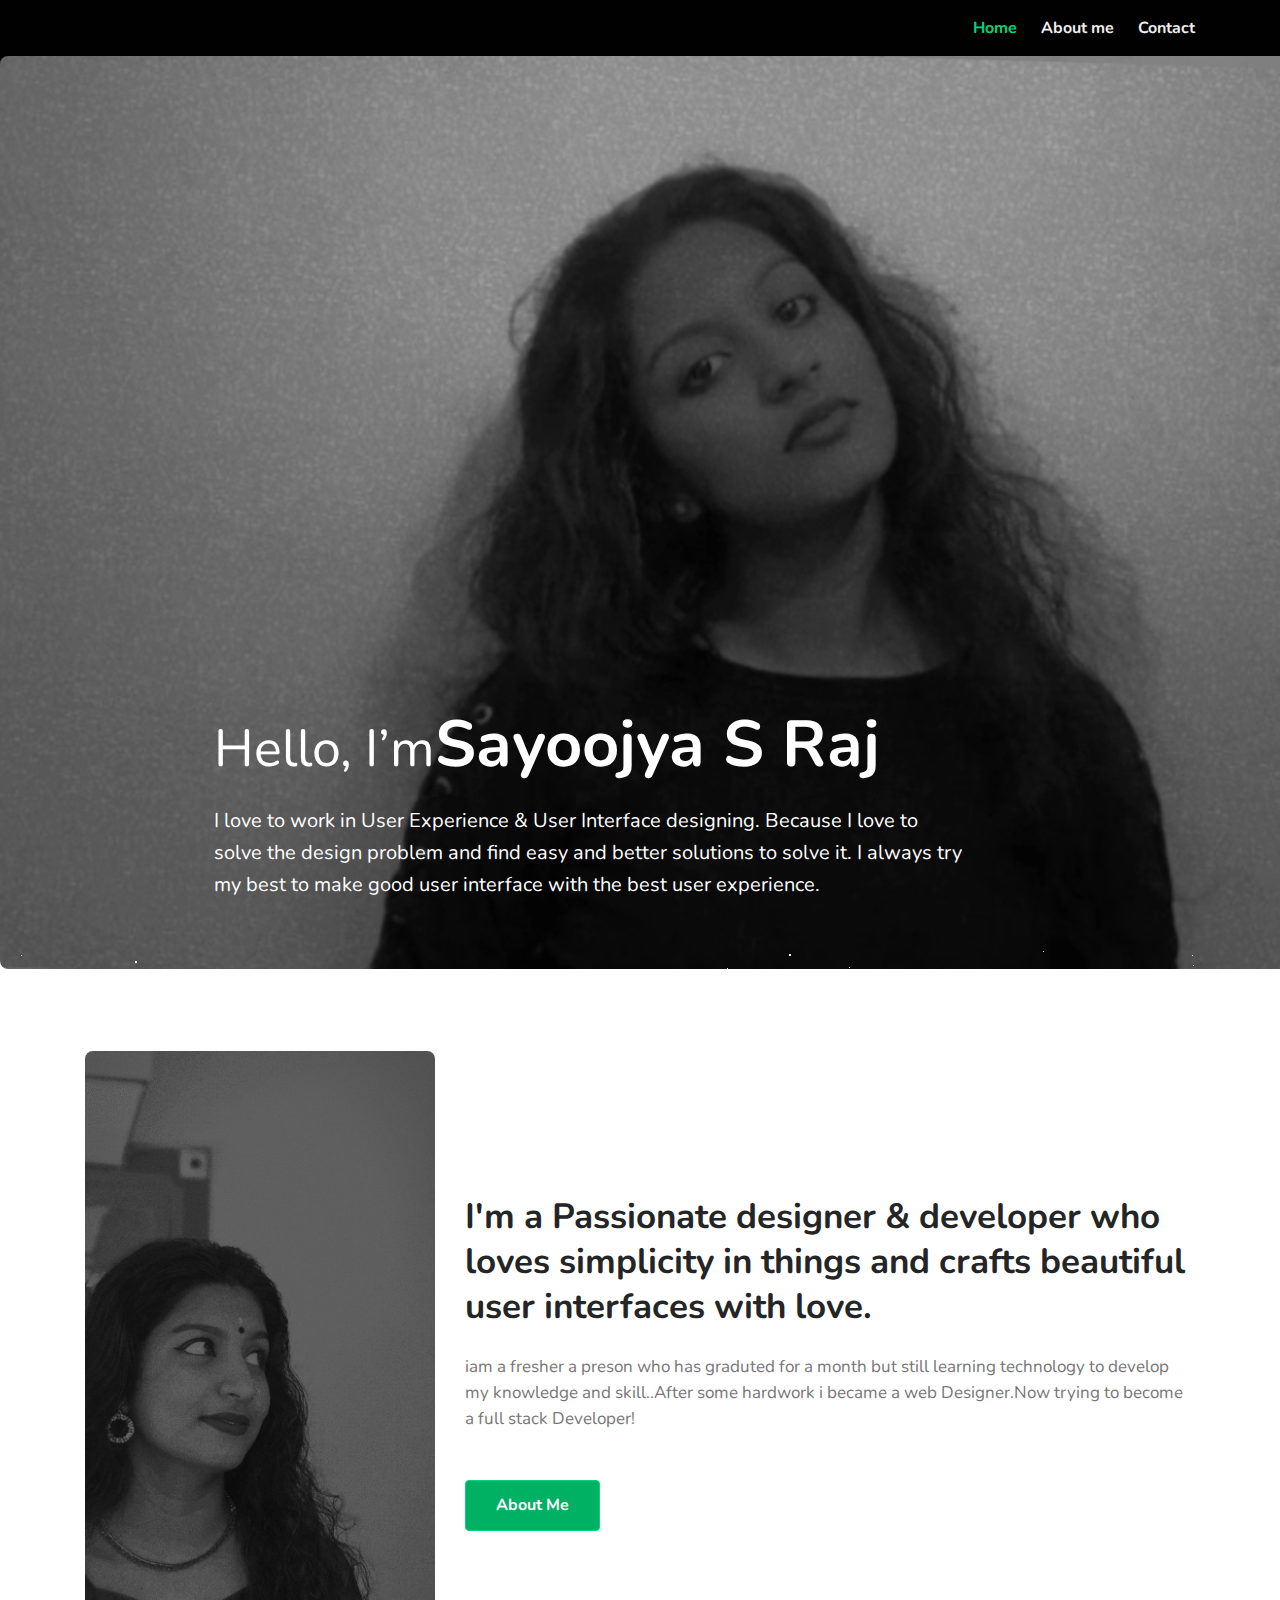
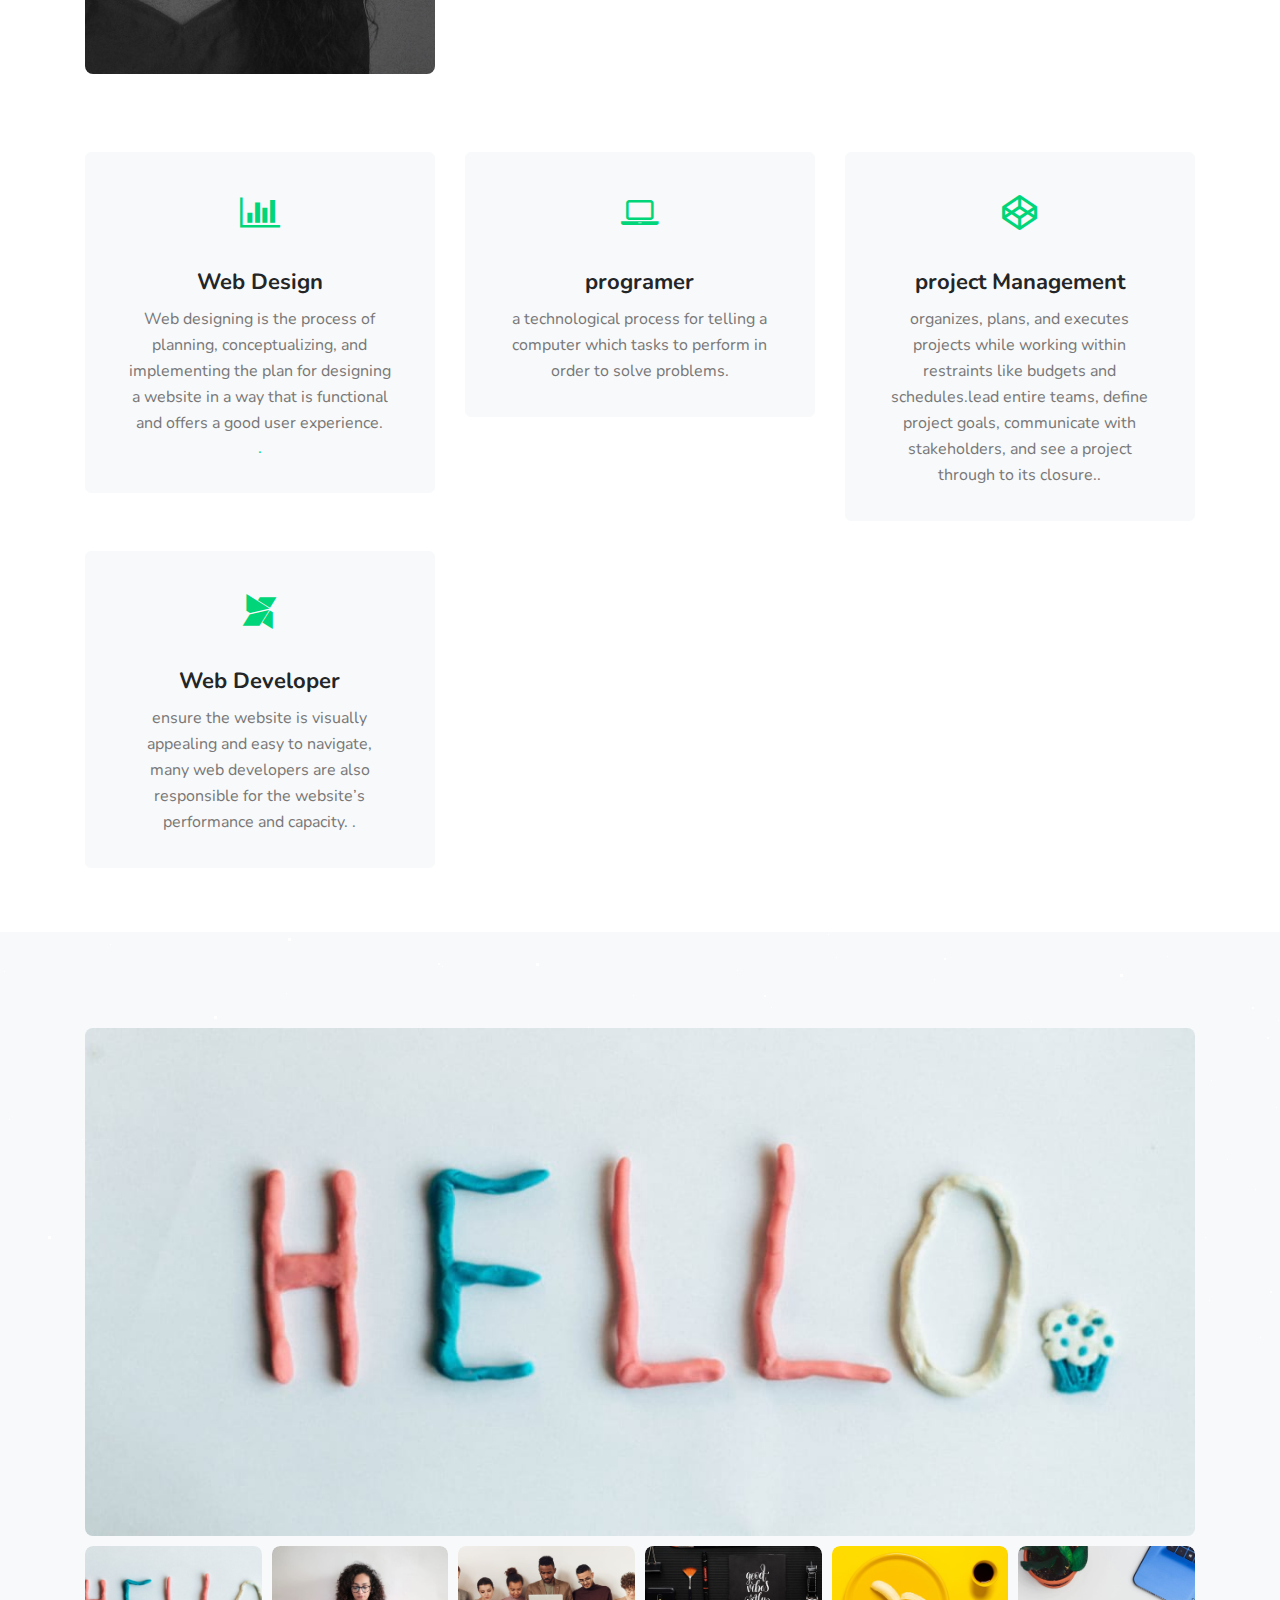
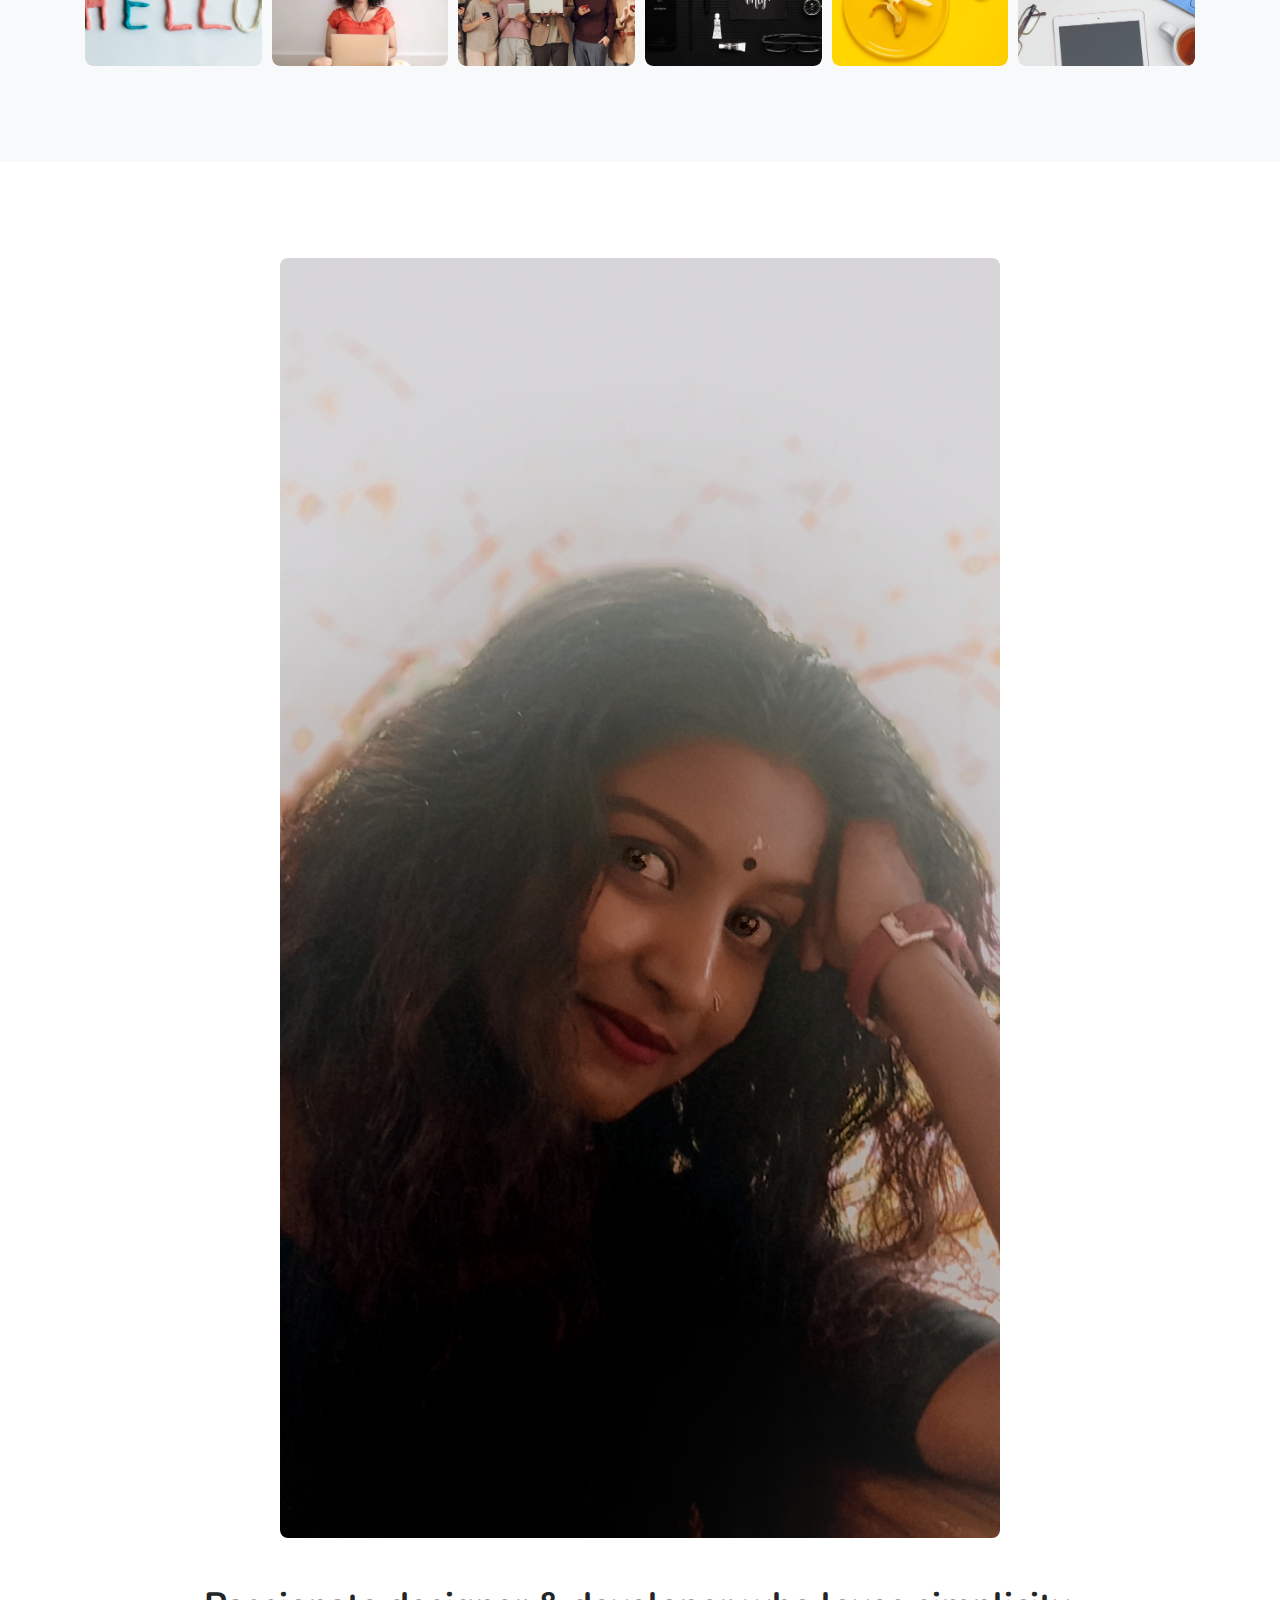
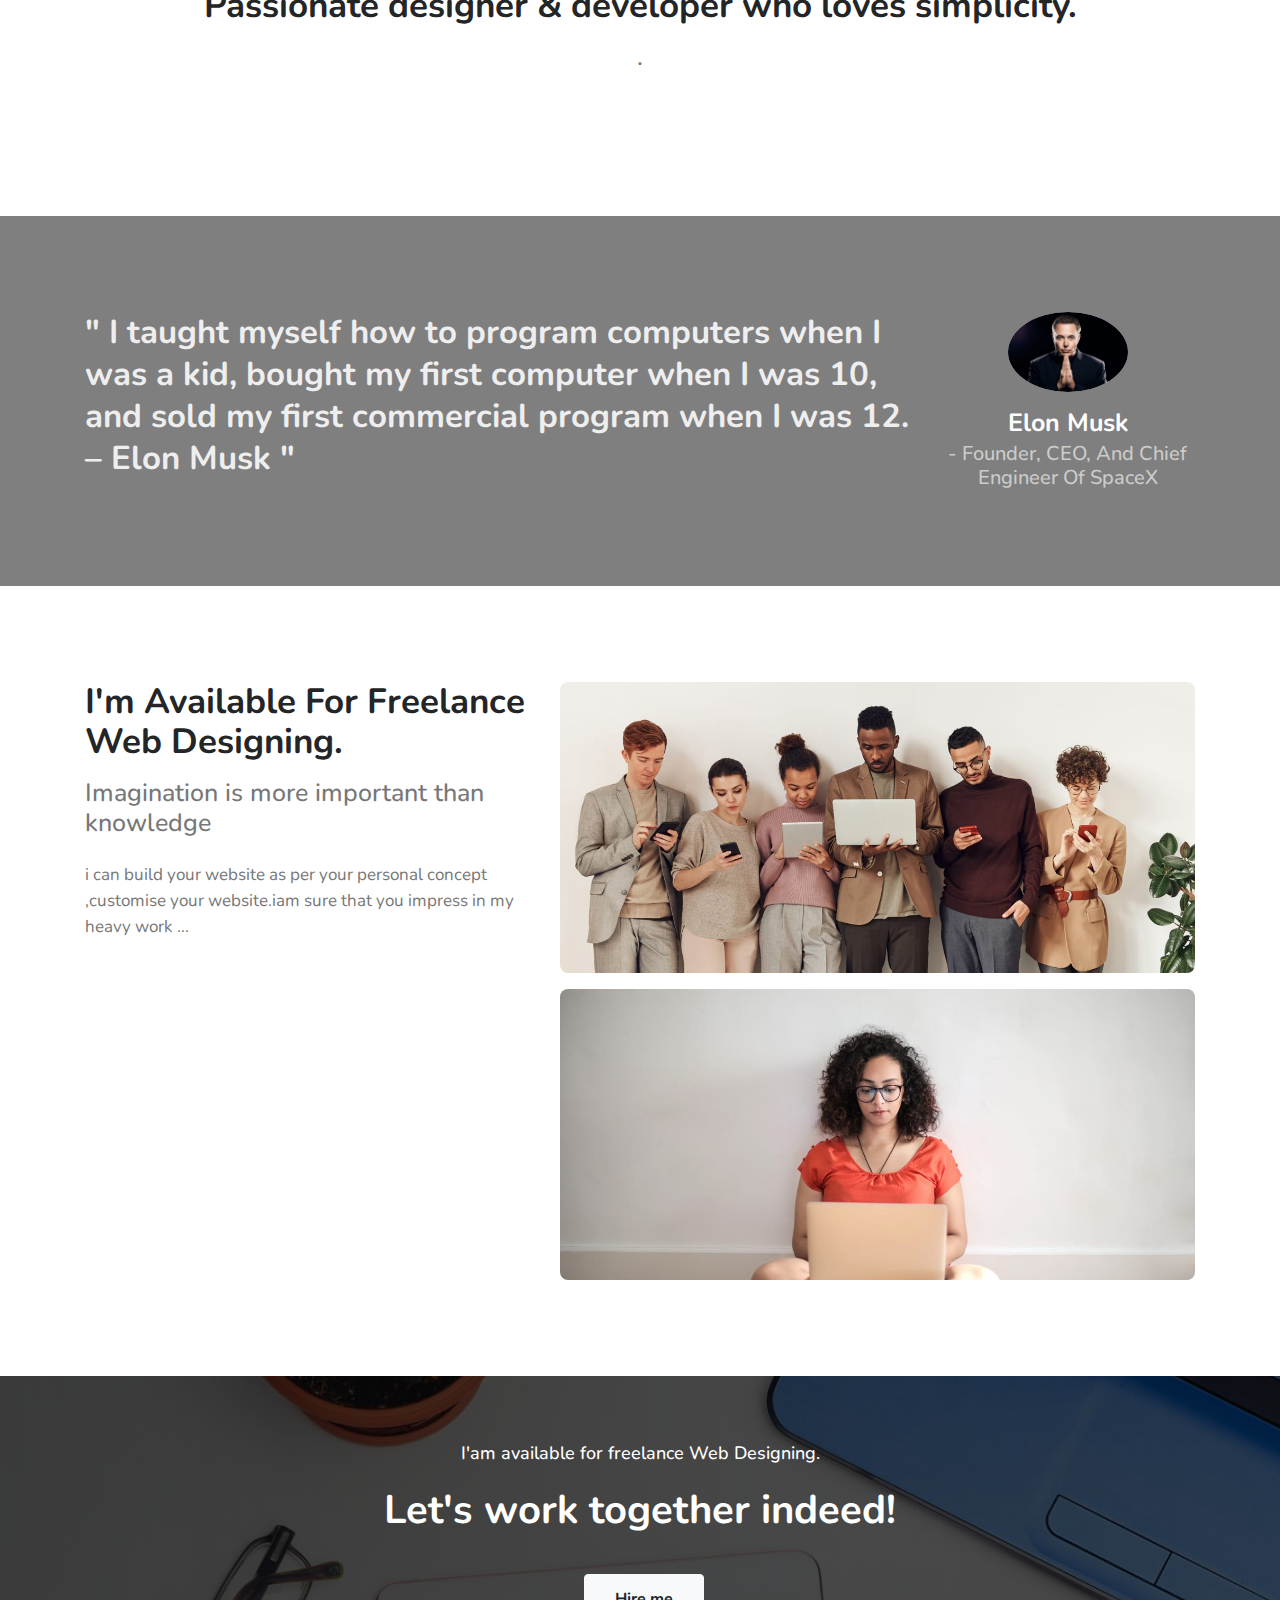
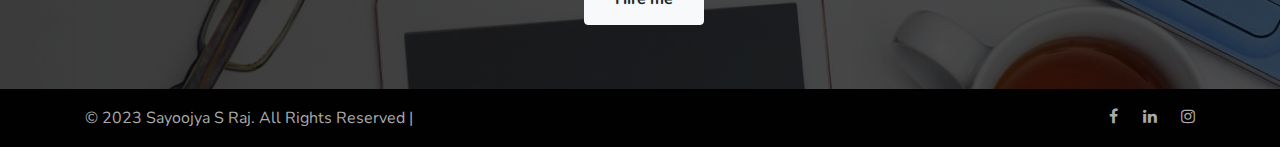
==== commit a4f25849: "Update index.html" ====
--- a/index.html
+++ b/index.html
@@ -59,7 +59,7 @@
     <div class="banner-view ">
       <div class="banner-info-container ">
 
-        <img src="ppp/revutti.jpg "style="width: 1350px;">
+        <img src="ppp/revutti.jpg "style="width: 1538px;">
 
         <div class="banner-info container "style="margin-top:-264px;">
           <h3 class="banner-text"><small>Hello, I’m</small>Sayoojya S Raj</h3>
@@ -421,4 +421,4 @@
 
 </body>
 
-</html>+</html>
